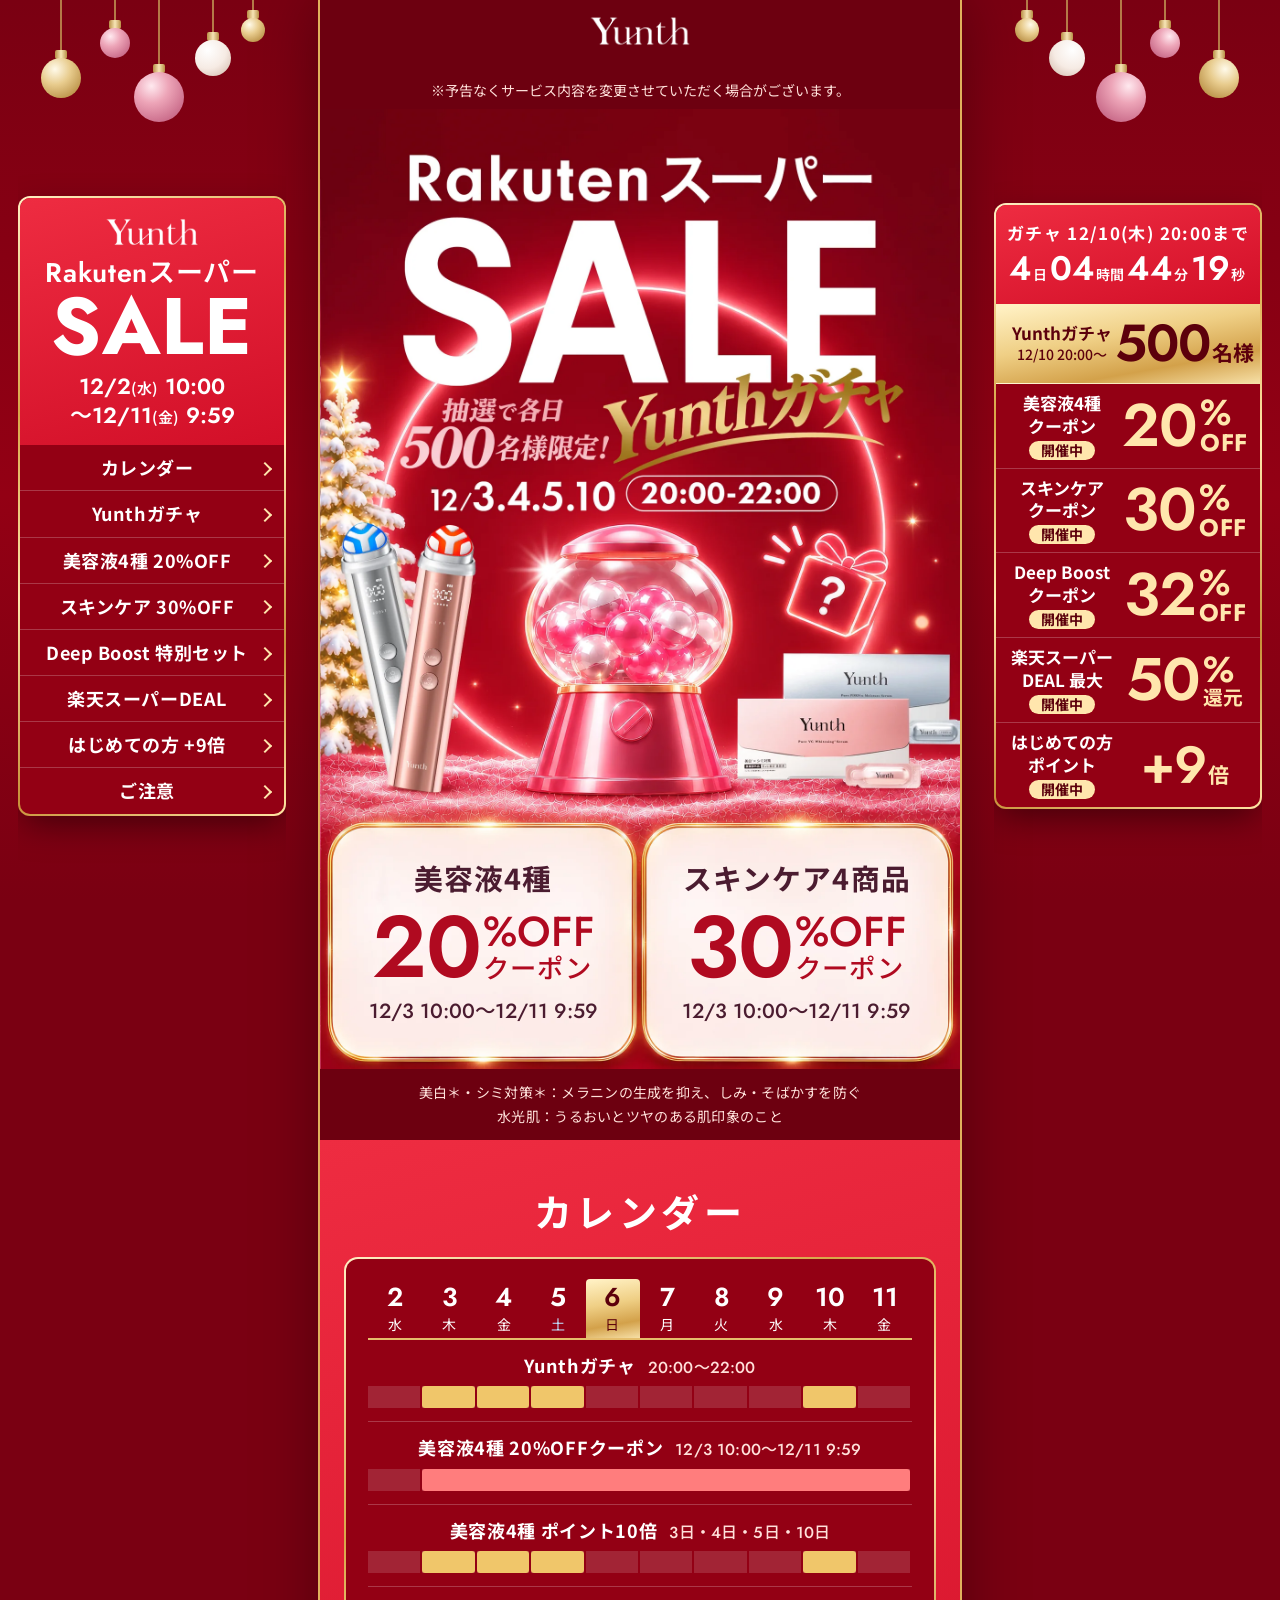
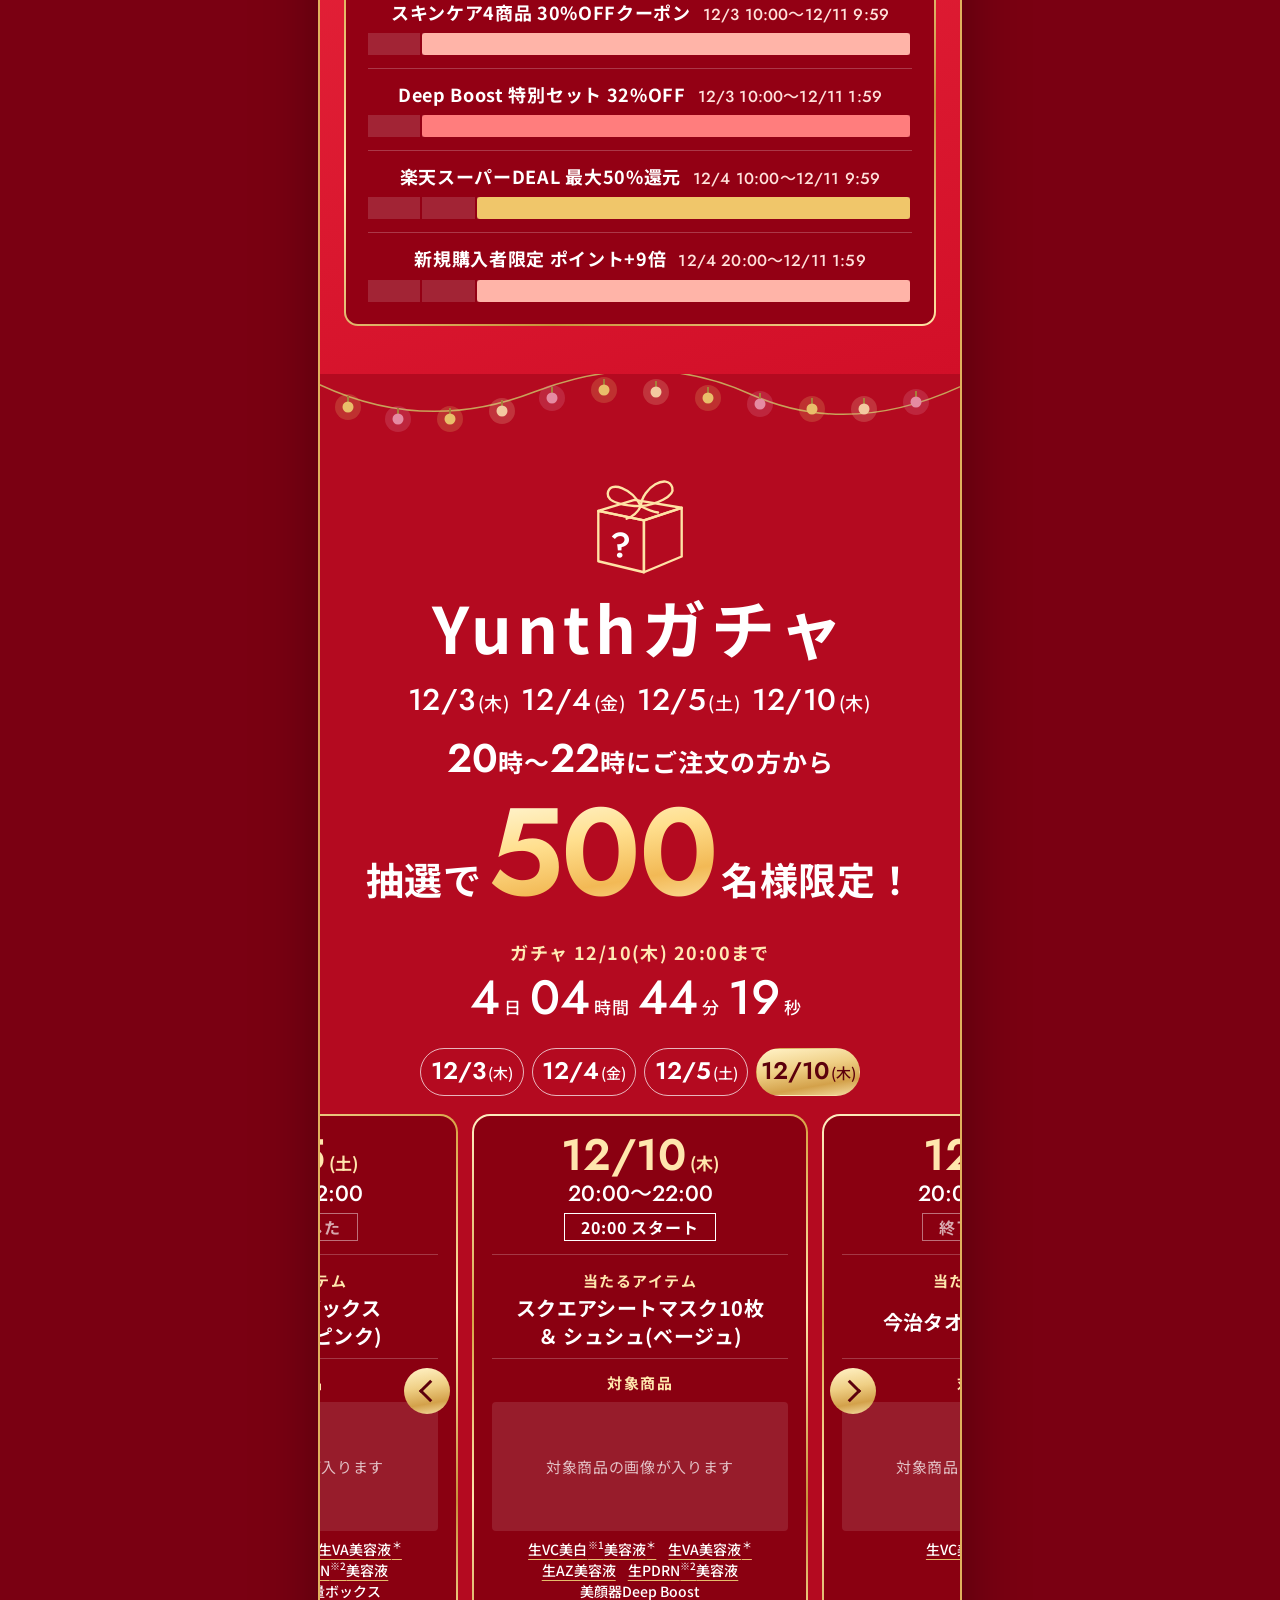
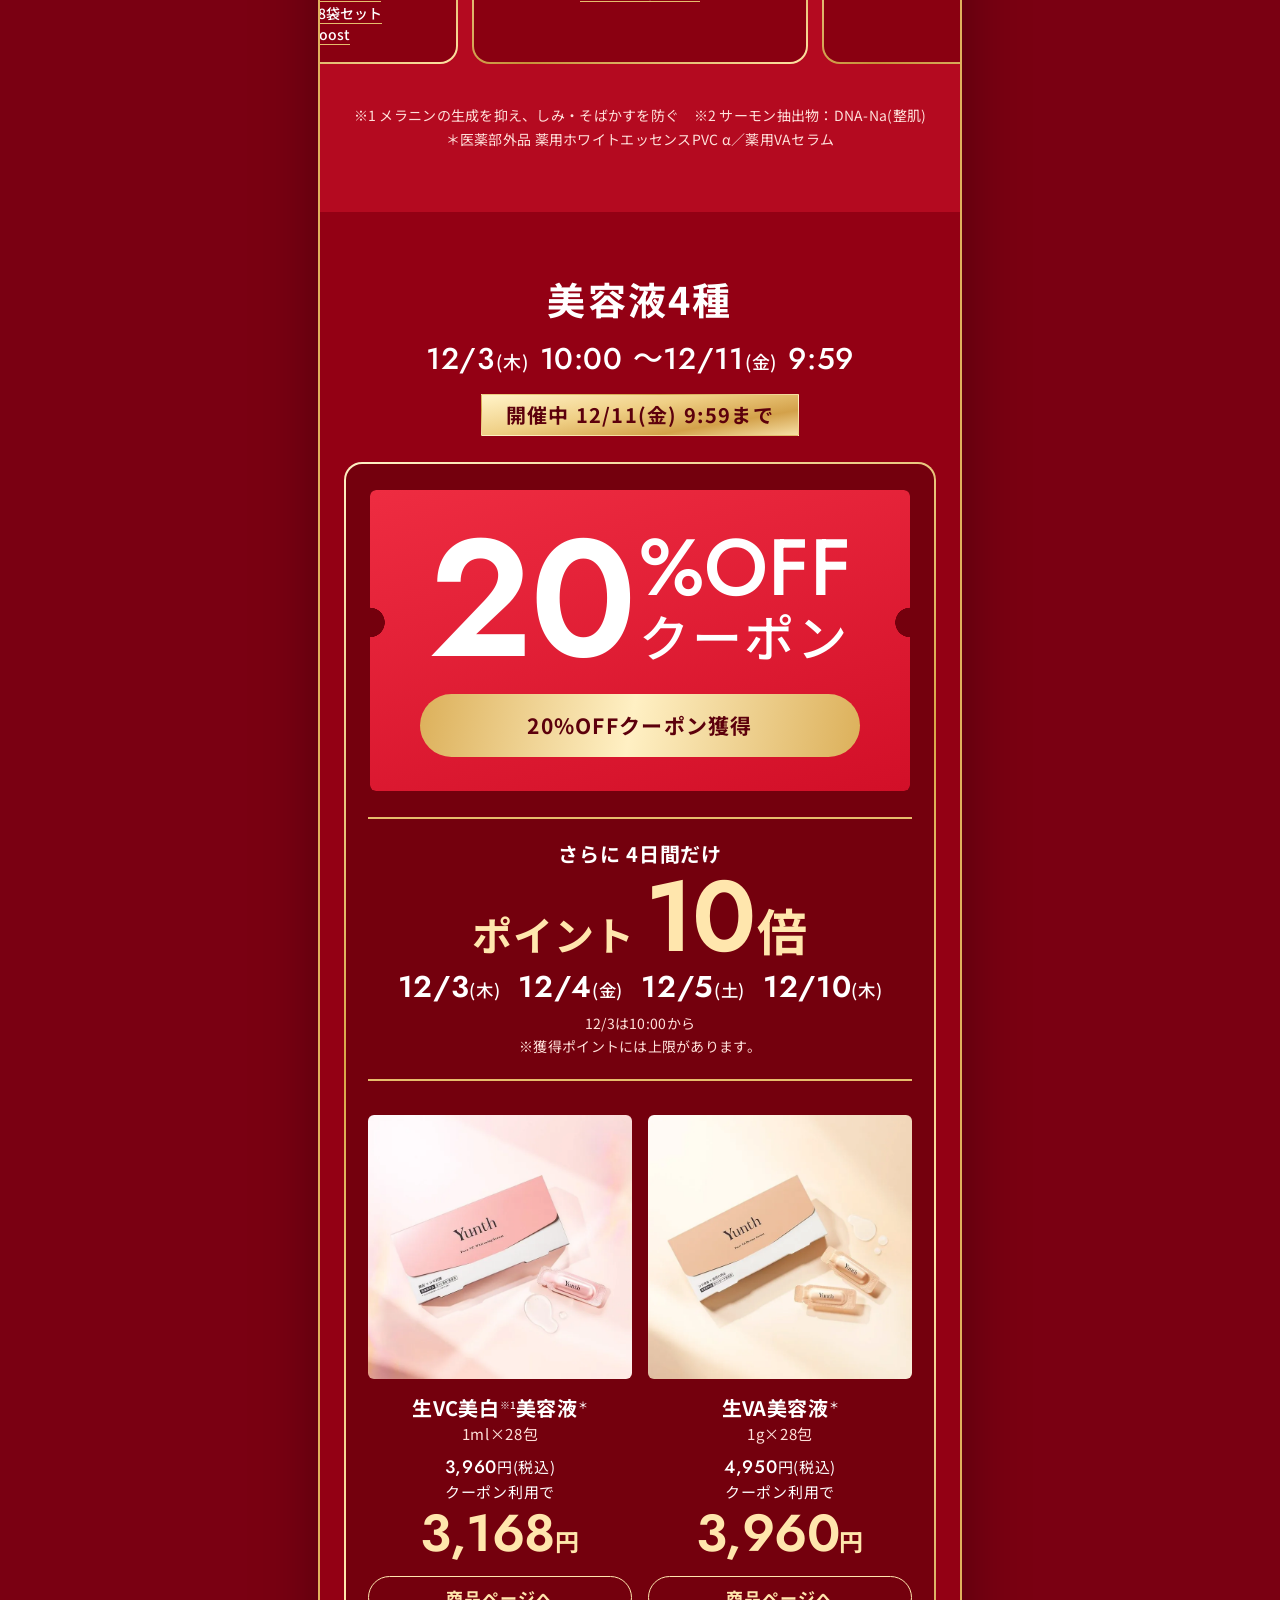
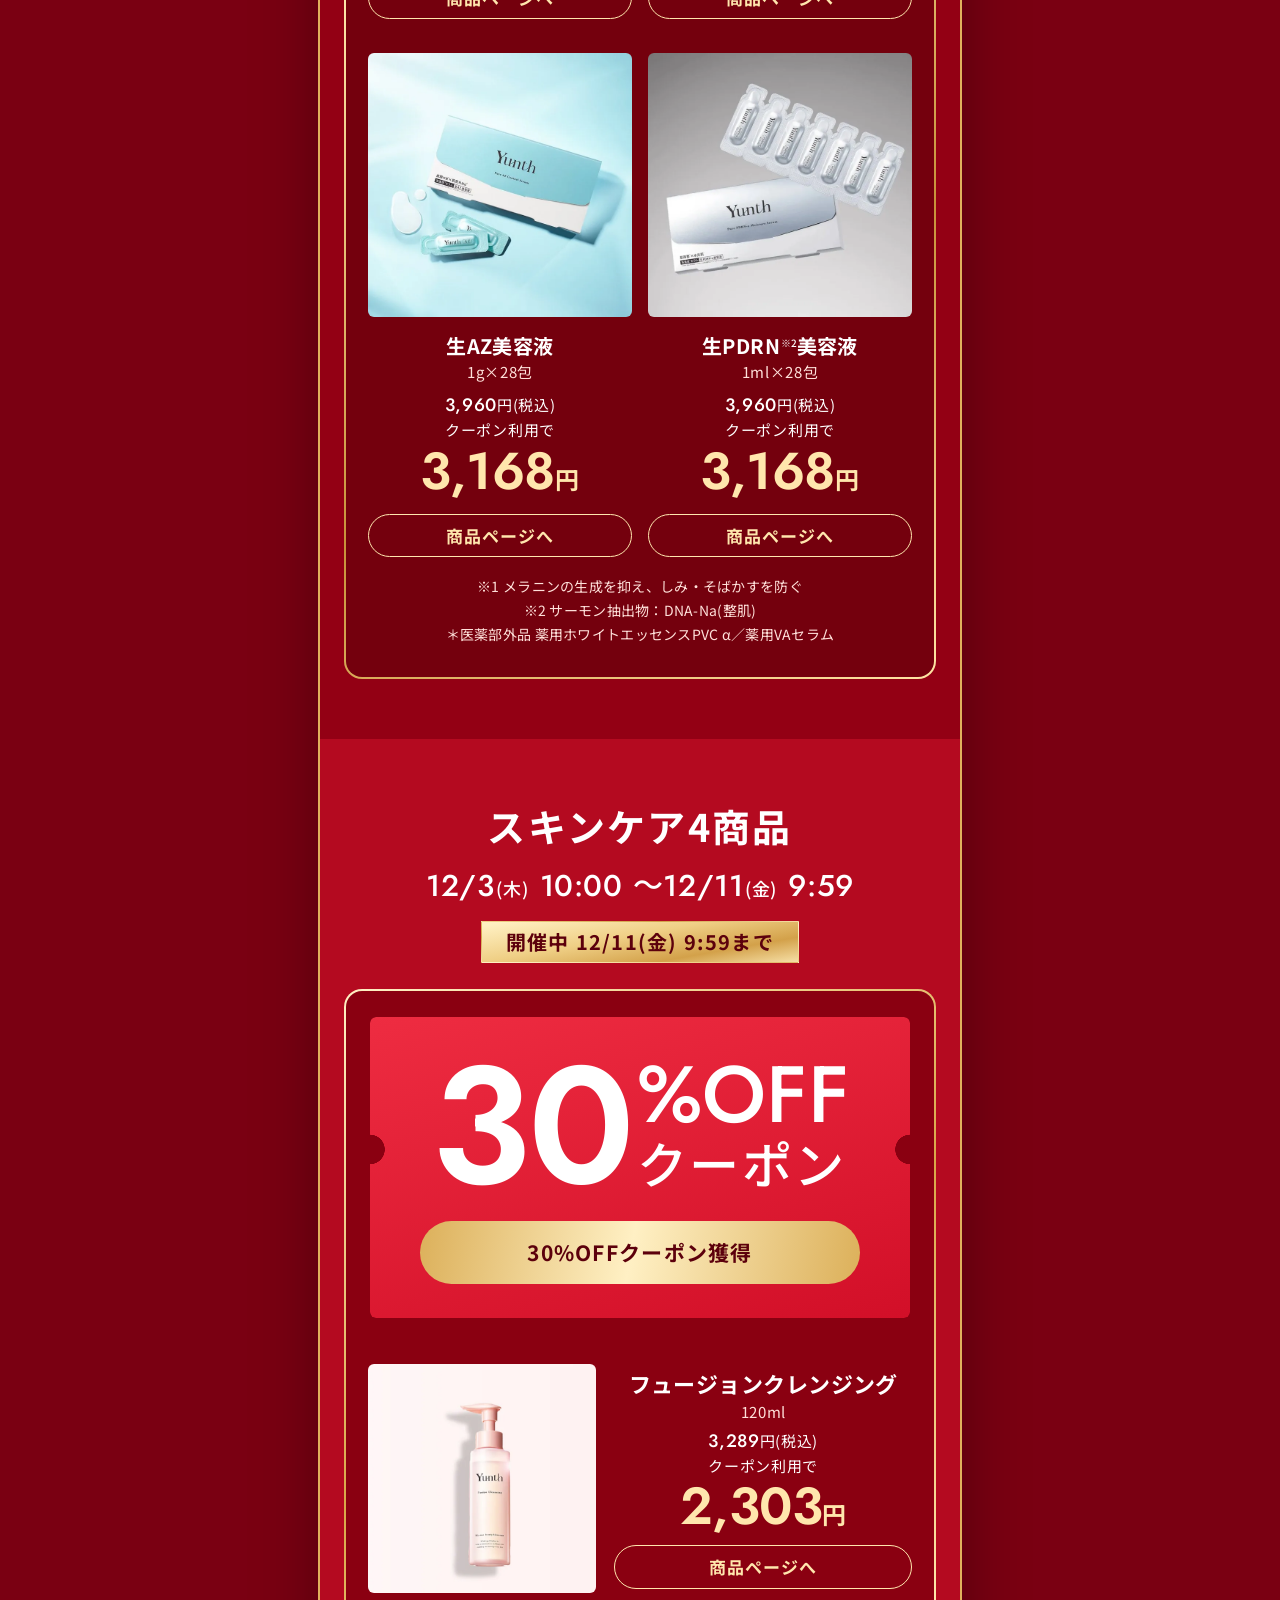
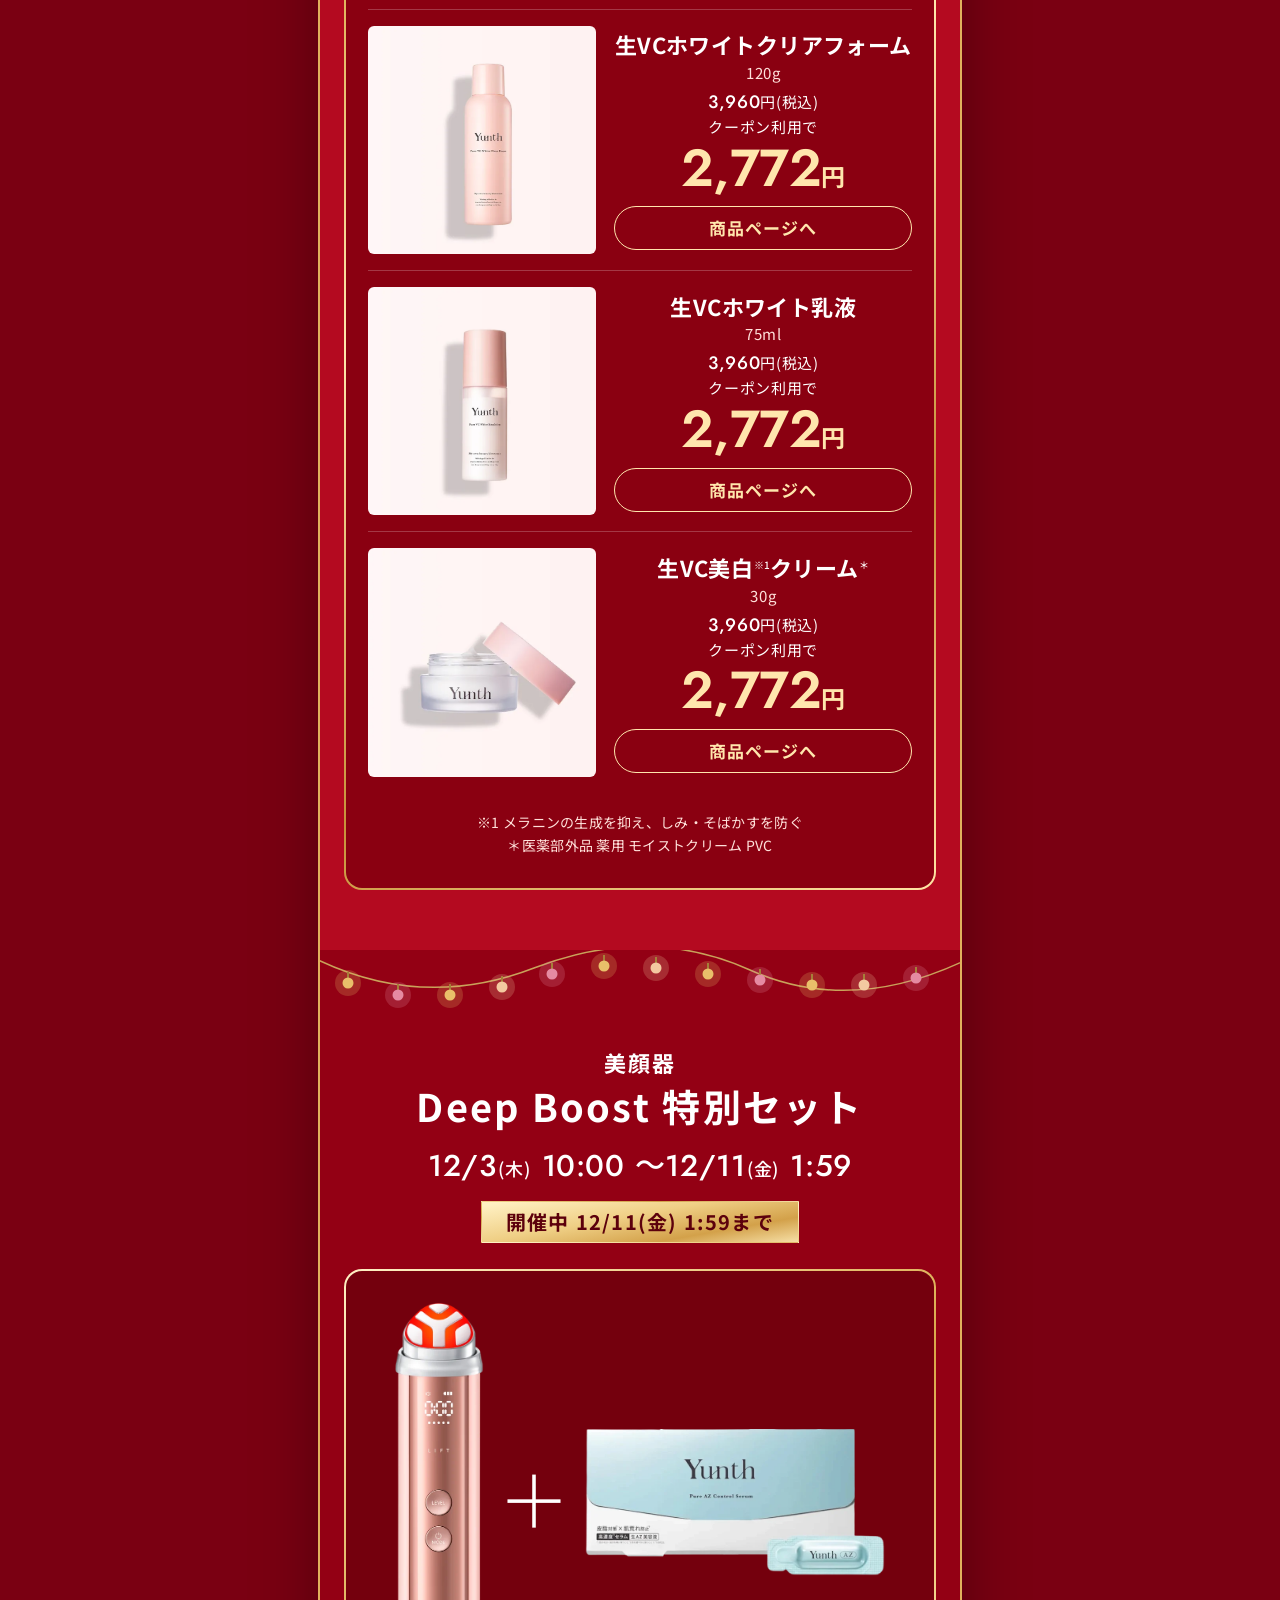
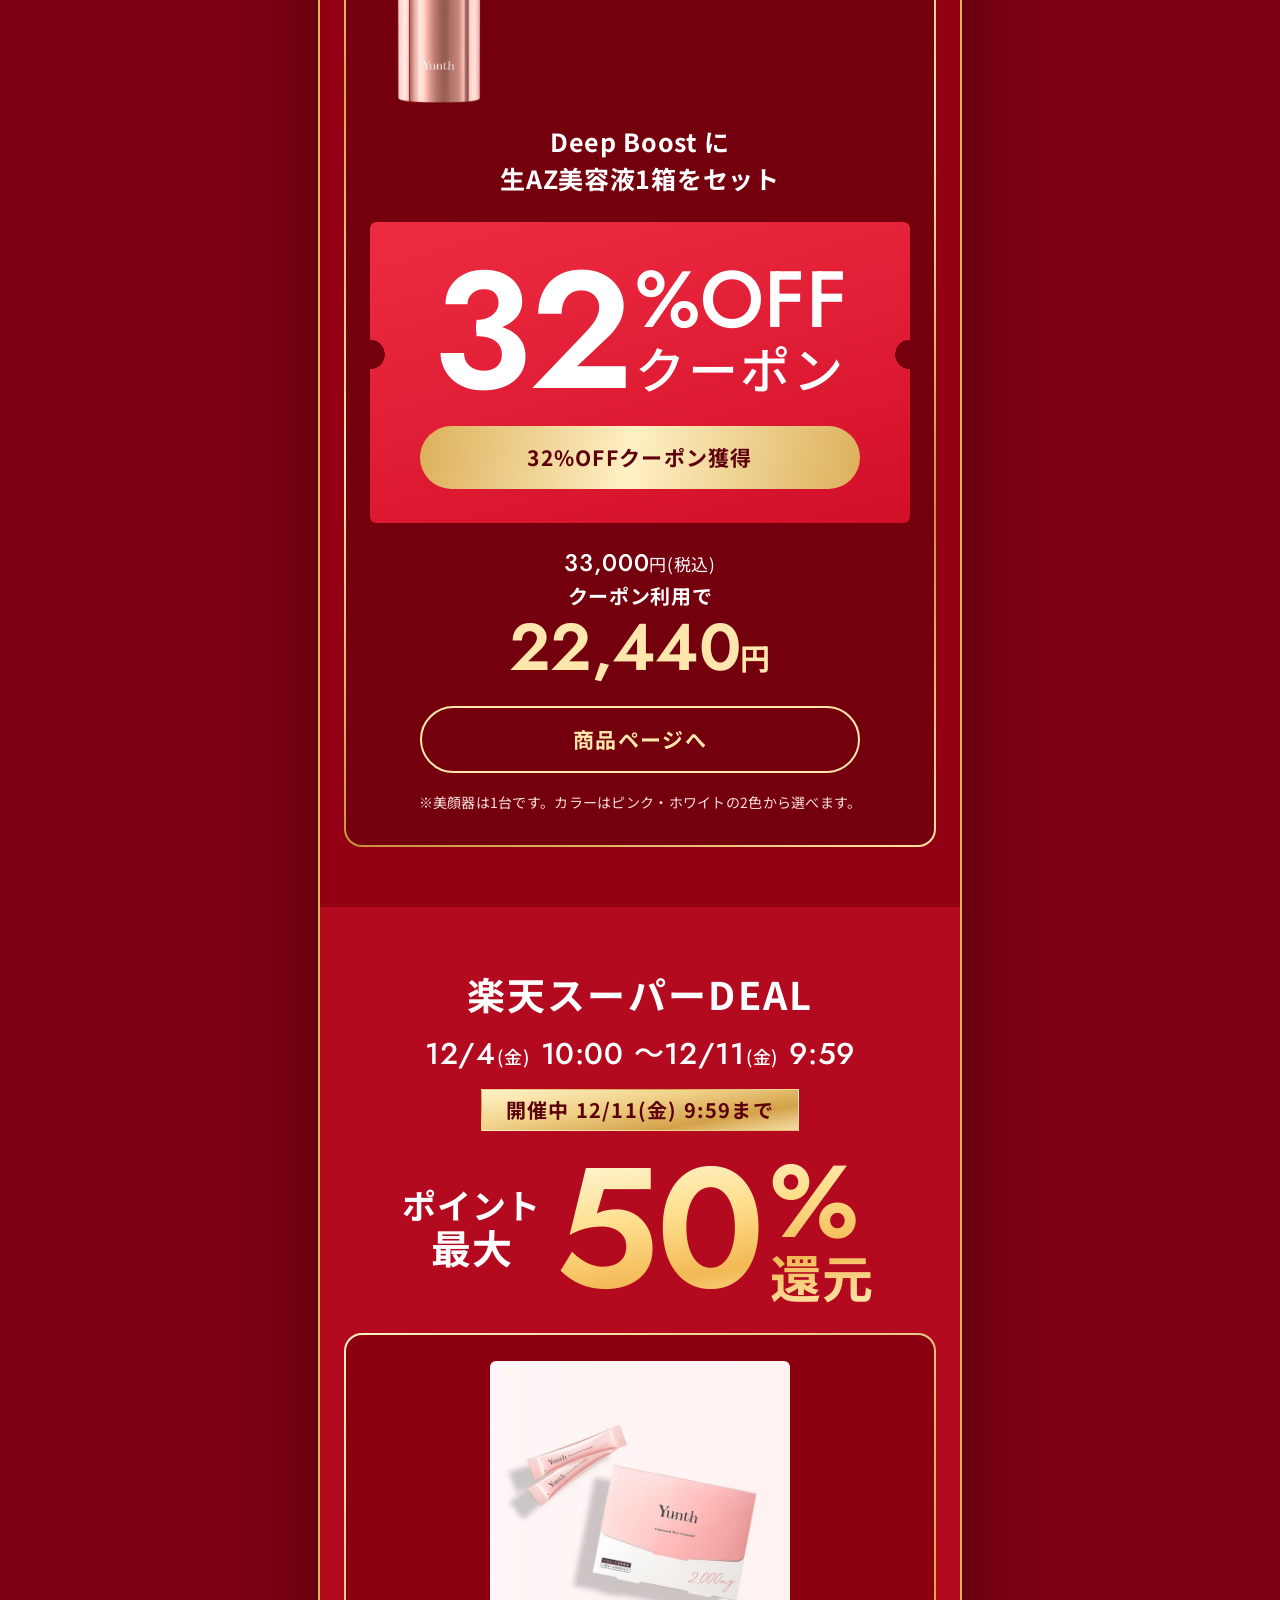
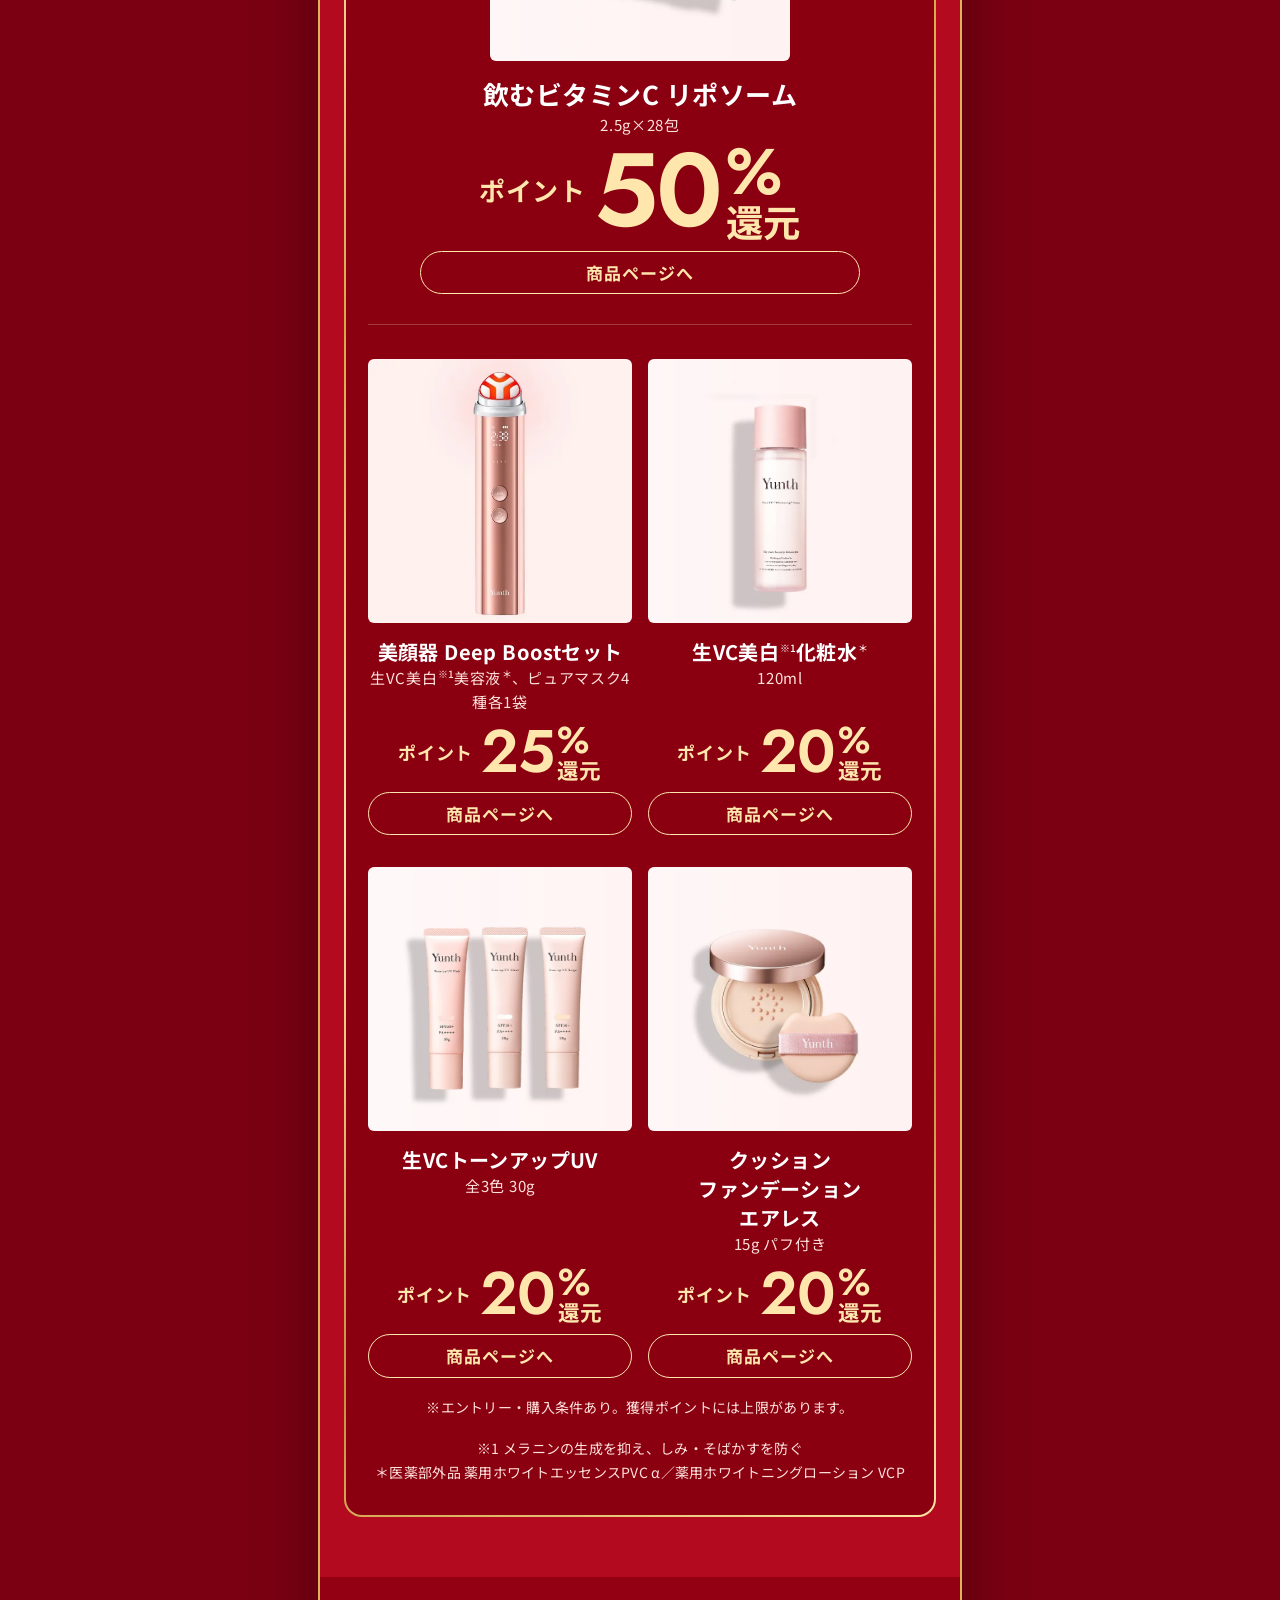
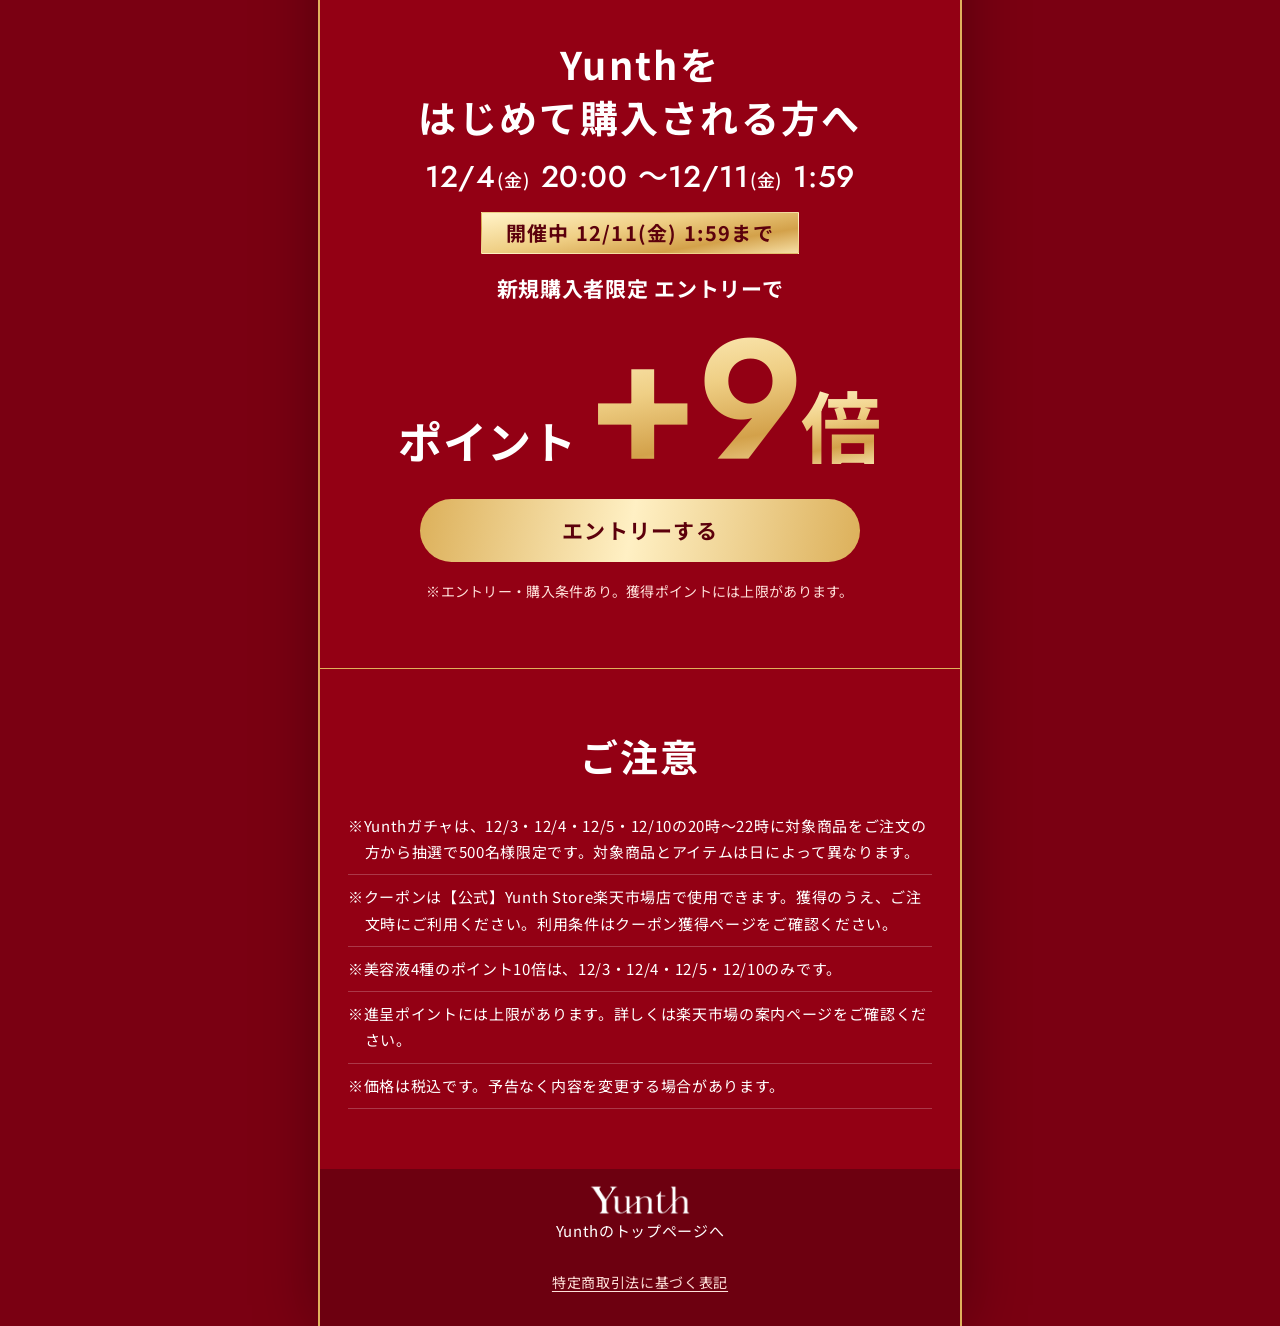
==== red.html @ 42829f2a "fix: ガチャカードを最初から中央に見えるループ式に変更 Co-Authored-By: Claude Opus 5.5 <noreply@anthropic.com>" ====
<!doctype html>
<html lang="ja" data-theme="red">
<head>
<meta charset="utf-8">
<meta name="viewport" content="width=device-width,initial-scale=1,viewport-fit=cover">
<!-- 確認用のため noindex。納品時に削除 -->
<meta name="robots" content="noindex,nofollow">
<title>Yunth Rakutenスーパー SALE｜Yunthガチャ・美容液4種20%OFF</title>
<meta name="description" content="Yunth 楽天市場店のスーパーSALE特集。Yunthガチャ、美容液4種20%OFFクーポン、スキンケア4商品30%OFFクーポン、Deep Boost特別セット、楽天スーパーDEAL。">
<link rel="preconnect" href="https://fonts.googleapis.com">
<link rel="preconnect" href="https://fonts.gstatic.com" crossorigin>
<link rel="stylesheet" href="https://fonts.googleapis.com/css2?family=Jost:wght@300;400;500;600;700&family=Noto+Sans+JP:wght@400;500;700&display=swap">
<link rel="stylesheet" href="style.css?v=11">
<link rel="stylesheet" href="theme.css?v=5">
</head>
<body>
<canvas class="snow snow--bg" data-snow="bg" aria-hidden="true"></canvas>

<svg width="0" height="0" style="position:absolute" aria-hidden="true"><defs><linearGradient id="oG"><stop offset="0" stop-color="#b98f45"/><stop offset=".5" stop-color="#f7e5b6"/><stop offset="1" stop-color="#b98f45"/></linearGradient><radialGradient id="oP" cx=".35" cy=".28" r=".85"><stop offset="0" stop-color="#ffe9ef"/><stop offset=".4" stop-color="#eda5b8"/><stop offset="1" stop-color="#c25f80"/></radialGradient><radialGradient id="oW" cx=".35" cy=".28" r=".85"><stop offset="0" stop-color="#fff"/><stop offset=".6" stop-color="#f6ebe4"/><stop offset="1" stop-color="#d9c3b6"/></radialGradient><radialGradient id="oY" cx=".35" cy=".28" r=".85"><stop offset="0" stop-color="#fffaea"/><stop offset=".45" stop-color="#e8cc8e"/><stop offset="1" stop-color="#b58a3f"/></radialGradient></defs></svg>
<svg class="orn orn--l" viewBox="0 0 250 140" aria-hidden="true"><path d="M34 0v52" stroke="#c9a25a" stroke-width="1.5"/><rect x="28" y="50" width="12" height="9" rx="2" fill="url(#oG)"/><circle cx="34" cy="78" r="20" fill="url(#oY)"/><path d="M88 0v22" stroke="#c9a25a" stroke-width="1.5"/><rect x="82" y="20" width="12" height="9" rx="2" fill="url(#oG)"/><circle cx="88" cy="43" r="15" fill="url(#oP)"/><path d="M132 0v66" stroke="#c9a25a" stroke-width="1.5"/><rect x="126" y="64" width="12" height="9" rx="2" fill="url(#oG)"/><circle cx="132" cy="97" r="25" fill="url(#oP)"/><path d="M186 0v34" stroke="#c9a25a" stroke-width="1.5"/><rect x="180" y="32" width="12" height="9" rx="2" fill="url(#oG)"/><circle cx="186" cy="58" r="18" fill="url(#oW)"/><path d="M226 0v12" stroke="#c9a25a" stroke-width="1.5"/><rect x="220" y="10" width="12" height="9" rx="2" fill="url(#oG)"/><circle cx="226" cy="30" r="12" fill="url(#oY)"/></svg>
<svg class="orn orn--r" viewBox="0 0 250 140" aria-hidden="true"><path d="M34 0v52" stroke="#c9a25a" stroke-width="1.5"/><rect x="28" y="50" width="12" height="9" rx="2" fill="url(#oG)"/><circle cx="34" cy="78" r="20" fill="url(#oY)"/><path d="M88 0v22" stroke="#c9a25a" stroke-width="1.5"/><rect x="82" y="20" width="12" height="9" rx="2" fill="url(#oG)"/><circle cx="88" cy="43" r="15" fill="url(#oP)"/><path d="M132 0v66" stroke="#c9a25a" stroke-width="1.5"/><rect x="126" y="64" width="12" height="9" rx="2" fill="url(#oG)"/><circle cx="132" cy="97" r="25" fill="url(#oP)"/><path d="M186 0v34" stroke="#c9a25a" stroke-width="1.5"/><rect x="180" y="32" width="12" height="9" rx="2" fill="url(#oG)"/><circle cx="186" cy="58" r="18" fill="url(#oW)"/><path d="M226 0v12" stroke="#c9a25a" stroke-width="1.5"/><rect x="220" y="10" width="12" height="9" rx="2" fill="url(#oG)"/><circle cx="226" cy="30" r="12" fill="url(#oY)"/></svg>

<!-- 左: ページメニュー -->
<aside class="rail rail--l" aria-label="ページメニュー">
  <div class="rbox">
    <div class="rbox__head">
      <img class="rail__logo" src="images/logo.png" width="903" height="299" alt="Yunth">
      <p class="rail__ttl">Rakutenスーパー<b>SALE</b></p>
      <p class="rail__term">12/2<small>(水)</small> 10:00<br>〜12/11<small>(金)</small> 9:59</p>
    </div>
    <nav><ul class="menu" data-menu></ul></nav>
  </div>
</aside>

<!-- 右: 施策メニュー -->
<aside class="rail rail--r" aria-label="施策メニュー">
  <div class="rbox">
    <div class="rbox__head rcd" data-gcd><p class="gcd__l"></p><p class="gcd__n"></p></div>
    <nav class="offers" data-offers></nav>
  </div>
</aside>

<main class="main">
  <header class="site"><a href="https://www.rakuten.co.jp/yunth/" target="_top"><img src="images/logo.png" width="903" height="299" alt="Yunth 楽天市場店"></a></header>

  <p class="fv__pre">※予告なくサービス内容を変更させていただく場合がございます。</p>
  <!-- FV: 画像の下2枠だけ文字をのせている。枠まで入った完成画像が届いたら .fv__p を2つとも消す -->
  <section class="fv" id="top">
    <img class="fv__img" src="images/fv-red.webp?v=2" width="1400" height="2100" alt="Rakutenスーパー SALE 抽選で各日500名様限定 12/3・4・5・10 20:00-22:00 Yunthガチャ" fetchpriority="high">
    <canvas class="snow snow--fv" data-snow="fv" aria-hidden="true"></canvas>
    <a class="fv__p fv__p--l" href="#serum">
      <strong>美容液4種</strong>
      <span class="cp"><b>20</b><span class="cp__r"><i class="u">%OFF</i><i class="k">クーポン</i></span></span>
      <span class="d"><i>12/3 10:00</i><i>〜12/11 9:59</i></span>
    </a>
    <a class="fv__p fv__p--r" href="#skin">
      <strong>スキンケア4商品</strong>
      <span class="cp"><b>30</b><span class="cp__r"><i class="u">%OFF</i><i class="k">クーポン</i></span></span>
      <span class="d"><i>12/3 10:00</i><i>〜12/11 9:59</i></span>
    </a>
  </section>
  <p class="fv__note">美白＊・シミ対策＊：メラニンの生成を抑え、しみ・そばかすを防ぐ<br>水光肌：うるおいとツヤのある肌印象のこと</p>

  <!-- カレンダー(スマホは閉じた状態。押すと開く) -->
  <section class="sec calsec" id="calendar" data-title="カレンダー">
    <h2 class="calsec__h"><button type="button" data-cal-btn aria-expanded="false" aria-controls="cal"><span>カレンダー</span><i aria-hidden="true"></i></button></h2>
    <div class="cal" id="cal">
      <div class="cal__days" data-cal-days></div>
      <div data-cal-rows></div>
    </div>
  </section>

  <!-- 先行 PDRN(12/2終了後は自動で非表示) -->
  <section class="sec sec--b pdrn" id="pdrn" data-title="12/2 先行企画">
    <h2 class="h2"><small>スーパーSALE先行企画</small>生PDRN&#8288;<sup>※2</sup>美容液</h2>
    <p class="term"><span>12/2<small>(水)</small> 10:00〜23:59</span></p>
    <p class="state" data-state="pdrn"></p>
    <div class="panel">
    <div class="pdrn__img"><img src="images/serum-pdrn.webp" width="720" height="720" alt="生PDRN美容液" loading="lazy"></div>
    <div class="ticket">
      <p class="ticket__m"><span class="cp"><b>20</b><span class="cp__r"><i class="u">%OFF</i><i class="k">クーポン</i></span></span></p>
      <a class="btn btn--gold" data-link="pdrnCoupon" href="#pdrn">20%OFFクーポン獲得</a>
    </div>
    <div class="p10">
      <p class="p10__l">さらに</p>
      <p class="p10__m">ポイント<span class="pt"><b>10</b><i>倍</i></span></p>
      <p class="note">※獲得ポイントには上限があります。</p>
    </div>
    <p class="calc"><span class="num">3,960</span>円(税込)<strong>クーポン利用で<br><b>3,168</b><em>円</em></strong></p>
    <a class="btn btn--hot" data-item="yb-126-001" href="#">商品ページへ</a>
    <p class="note"><span class="nw">※2 サーモン抽出物：DNA-Na(整肌)</span></p>
    </div>
  </section>

  <!-- ガチャ -->
  <section class="sec sec--a sec--lit gacha" id="gacha" data-title="Yunthガチャ">
    <svg class="lights" viewBox="0 0 640 84" aria-hidden="true"><path d="M-10 6Q100 62 214 18T430 20T650 8" fill="none" stroke="#c9a25a" stroke-width="1.5"/><g class="b"><circle cx="28" cy="33" r="13" fill="#e9bf6a" opacity=".22"/><path d="M28 22v6" stroke="#a67f39" stroke-width="2"/><circle cx="28" cy="33" r="5.5" fill="#e9bf6a"/></g><g class="b"><circle cx="78" cy="45" r="13" fill="#e58ba2" opacity=".22"/><path d="M78 34v6" stroke="#a67f39" stroke-width="2"/><circle cx="78" cy="45" r="5.5" fill="#e58ba2"/></g><g class="b"><circle cx="130" cy="45" r="13" fill="#e9bf6a" opacity=".22"/><path d="M130 34v6" stroke="#a67f39" stroke-width="2"/><circle cx="130" cy="45" r="5.5" fill="#e9bf6a"/></g><g class="b"><circle cx="182" cy="37" r="13" fill="#f3c9a0" opacity=".22"/><path d="M182 26v6" stroke="#a67f39" stroke-width="2"/><circle cx="182" cy="37" r="5.5" fill="#f3c9a0"/></g><g class="b"><circle cx="232" cy="24" r="13" fill="#e58ba2" opacity=".22"/><path d="M232 13v6" stroke="#a67f39" stroke-width="2"/><circle cx="232" cy="24" r="5.5" fill="#e58ba2"/></g><g class="b"><circle cx="284" cy="16" r="13" fill="#e9bf6a" opacity=".22"/><path d="M284 5v6" stroke="#a67f39" stroke-width="2"/><circle cx="284" cy="16" r="5.5" fill="#e9bf6a"/></g><g class="b"><circle cx="336" cy="18" r="13" fill="#f3c9a0" opacity=".22"/><path d="M336 7v6" stroke="#a67f39" stroke-width="2"/><circle cx="336" cy="18" r="5.5" fill="#f3c9a0"/></g><g class="b"><circle cx="388" cy="24" r="13" fill="#e9bf6a" opacity=".22"/><path d="M388 13v6" stroke="#a67f39" stroke-width="2"/><circle cx="388" cy="24" r="5.5" fill="#e9bf6a"/></g><g class="b"><circle cx="440" cy="30" r="13" fill="#e58ba2" opacity=".22"/><path d="M440 19v6" stroke="#a67f39" stroke-width="2"/><circle cx="440" cy="30" r="5.5" fill="#e58ba2"/></g><g class="b"><circle cx="492" cy="35" r="13" fill="#e9bf6a" opacity=".22"/><path d="M492 24v6" stroke="#a67f39" stroke-width="2"/><circle cx="492" cy="35" r="5.5" fill="#e9bf6a"/></g><g class="b"><circle cx="544" cy="35" r="13" fill="#f3c9a0" opacity=".22"/><path d="M544 24v6" stroke="#a67f39" stroke-width="2"/><circle cx="544" cy="35" r="5.5" fill="#f3c9a0"/></g><g class="b"><circle cx="596" cy="28" r="13" fill="#e58ba2" opacity=".22"/><path d="M596 17v6" stroke="#a67f39" stroke-width="2"/><circle cx="596" cy="28" r="5.5" fill="#e58ba2"/></g></svg>
    <svg class="gacha__box" viewBox="0 0 150 140" aria-hidden="true" fill="none" stroke="#ffe3a6" stroke-width="3" stroke-linejoin="round" stroke-linecap="round"><path d="M22 52l58 12v66l-58-14z"/><path d="M80 64l48-16v62l-48 20z"/><path d="M22 52l46-14 60 10-48 16z"/><path d="M76 46c-10-22-40-34-42-16-1 12 24 16 42 16zM76 46c2-24 34-42 40-24 4 12-22 22-40 24zM76 46c-4 8-10 13-18 16M76 46c8 4 14 7 22 8"/><text x="51" y="111" text-anchor="middle" font-family="Jost,sans-serif" font-weight="600" font-size="44" fill="#fff" stroke="none">?</text></svg>
    <h2 class="gacha__ttl">Yunthガチャ</h2>
    <p class="term"><span>12/3<small>(木)</small></span><span>12/4<small>(金)</small></span><span>12/5<small>(土)</small></span><span>12/10<small>(木)</small></span></p>
    <p class="gacha__rule"><b>20</b>時～<b>22</b>時にご注文の方から</p>
    <p class="gacha__500">抽選で<b>500</b>名様限定！</p>


    <div class="gcd" data-gcd><p class="gcd__l"></p><p class="gcd__n"></p></div>

    <div class="daytabs" data-daytabs></div>
    <div class="dayslide">
      <button class="dayarrow dayarrow--p" type="button" data-dayprev aria-label="前の日"></button>
      <div class="days" data-days></div>
      <button class="dayarrow dayarrow--n" type="button" data-daynext aria-label="次の日"></button>
    </div>
    <p class="note">※1 メラニンの生成を抑え、しみ・そばかすを防ぐ　<span class="nw">※2 サーモン抽出物：DNA-Na(整肌)</span><br>＊医薬部外品 薬用ホワイトエッセンスPVC α／薬用VAセラム</p>
  </section>

  <!-- 美容液4種 -->
  <section class="sec sec--b" id="serum" data-title="美容液4種 20%OFF">
    <h2 class="h2">美容液4種</h2>
    <p class="term"><span>12/3<small>(木)</small> 10:00</span><span>〜12/11<small>(金)</small> 9:59</span></p>
    <p class="state" data-state="serum"></p>
    <div class="panel">
    <div class="ticket">
      <p class="ticket__m"><span class="cp"><b>20</b><span class="cp__r"><i class="u">%OFF</i><i class="k">クーポン</i></span></span></p>
      <a class="btn btn--gold" data-link="serumCoupon" href="#serum">20%OFFクーポン獲得</a>
    </div>
    <div class="p10">
      <p class="p10__l">さらに 4日間だけ</p>
      <p class="p10__m">ポイント<span class="pt"><b>10</b><i>倍</i></span></p>
      <p class="p10__d"><span>12/3<small>(木)</small></span><span>12/4<small>(金)</small></span><span>12/5<small>(土)</small></span><span>12/10<small>(木)</small></span></p>
      <p class="note">12/3は10:00から<br>※獲得ポイントには上限があります。</p>
    </div>
    <div class="serums" data-serums></div>
    <p class="note">※1 メラニンの生成を抑え、しみ・そばかすを防ぐ　<span class="nw">※2 サーモン抽出物：DNA-Na(整肌)</span><br>＊医薬部外品 薬用ホワイトエッセンスPVC α／薬用VAセラム</p>
    </div>
  </section>

  <!-- 30%OFF -->
  <section class="sec sec--a" id="skin" data-title="スキンケア 30%OFF">
    <h2 class="h2">スキンケア4商品</h2>
    <p class="term"><span>12/3<small>(木)</small> 10:00</span><span>〜12/11<small>(金)</small> 9:59</span></p>
    <p class="state" data-state="skin"></p>
    <div class="panel">
    <div class="ticket">
      <p class="ticket__m"><span class="cp"><b>30</b><span class="cp__r"><i class="u">%OFF</i><i class="k">クーポン</i></span></span></p>
      <a class="btn btn--gold" data-link="skinCoupon" href="#skin">30%OFFクーポン獲得</a>
    </div>
    <div class="rows" data-skins></div>
    <p class="note">※1 メラニンの生成を抑え、しみ・そばかすを防ぐ<br>＊医薬部外品 薬用 モイストクリーム PVC</p>
    </div>
  </section>

  <!-- Deep Boost -->
  <section class="sec sec--b sec--lit boost" id="boost" data-title="Deep Boost 特別セット">
    <svg class="lights" viewBox="0 0 640 84" aria-hidden="true"><path d="M-10 6Q100 62 214 18T430 20T650 8" fill="none" stroke="#c9a25a" stroke-width="1.5"/><g class="b"><circle cx="28" cy="33" r="13" fill="#e9bf6a" opacity=".22"/><path d="M28 22v6" stroke="#a67f39" stroke-width="2"/><circle cx="28" cy="33" r="5.5" fill="#e9bf6a"/></g><g class="b"><circle cx="78" cy="45" r="13" fill="#e58ba2" opacity=".22"/><path d="M78 34v6" stroke="#a67f39" stroke-width="2"/><circle cx="78" cy="45" r="5.5" fill="#e58ba2"/></g><g class="b"><circle cx="130" cy="45" r="13" fill="#e9bf6a" opacity=".22"/><path d="M130 34v6" stroke="#a67f39" stroke-width="2"/><circle cx="130" cy="45" r="5.5" fill="#e9bf6a"/></g><g class="b"><circle cx="182" cy="37" r="13" fill="#f3c9a0" opacity=".22"/><path d="M182 26v6" stroke="#a67f39" stroke-width="2"/><circle cx="182" cy="37" r="5.5" fill="#f3c9a0"/></g><g class="b"><circle cx="232" cy="24" r="13" fill="#e58ba2" opacity=".22"/><path d="M232 13v6" stroke="#a67f39" stroke-width="2"/><circle cx="232" cy="24" r="5.5" fill="#e58ba2"/></g><g class="b"><circle cx="284" cy="16" r="13" fill="#e9bf6a" opacity=".22"/><path d="M284 5v6" stroke="#a67f39" stroke-width="2"/><circle cx="284" cy="16" r="5.5" fill="#e9bf6a"/></g><g class="b"><circle cx="336" cy="18" r="13" fill="#f3c9a0" opacity=".22"/><path d="M336 7v6" stroke="#a67f39" stroke-width="2"/><circle cx="336" cy="18" r="5.5" fill="#f3c9a0"/></g><g class="b"><circle cx="388" cy="24" r="13" fill="#e9bf6a" opacity=".22"/><path d="M388 13v6" stroke="#a67f39" stroke-width="2"/><circle cx="388" cy="24" r="5.5" fill="#e9bf6a"/></g><g class="b"><circle cx="440" cy="30" r="13" fill="#e58ba2" opacity=".22"/><path d="M440 19v6" stroke="#a67f39" stroke-width="2"/><circle cx="440" cy="30" r="5.5" fill="#e58ba2"/></g><g class="b"><circle cx="492" cy="35" r="13" fill="#e9bf6a" opacity=".22"/><path d="M492 24v6" stroke="#a67f39" stroke-width="2"/><circle cx="492" cy="35" r="5.5" fill="#e9bf6a"/></g><g class="b"><circle cx="544" cy="35" r="13" fill="#f3c9a0" opacity=".22"/><path d="M544 24v6" stroke="#a67f39" stroke-width="2"/><circle cx="544" cy="35" r="5.5" fill="#f3c9a0"/></g><g class="b"><circle cx="596" cy="28" r="13" fill="#e58ba2" opacity=".22"/><path d="M596 17v6" stroke="#a67f39" stroke-width="2"/><circle cx="596" cy="28" r="5.5" fill="#e58ba2"/></g></svg>
    <h2 class="h2"><small>美顔器</small>Deep Boost 特別セット</h2>
    <p class="term"><span>12/3<small>(木)</small> 10:00</span><span>〜12/11<small>(金)</small> 1:59</span></p>
    <p class="state" data-state="boost"></p>
    <div class="panel">
    <div class="boost__v">
      <div class="boost__d"><img src="images/device-pink.webp" width="184" height="1000" alt="Deep Boost ピンク" loading="lazy"></div>
      <span class="pl">＋</span>
      <img src="images/az-set.webp" width="760" height="373" alt="生AZ美容液 1箱" loading="lazy">
    </div>
    <p class="boost__cap">Deep Boost に<br>生AZ美容液1箱をセット</p>
    <div class="ticket">
      <p class="ticket__m"><span class="cp"><b>32</b><span class="cp__r"><i class="u">%OFF</i><i class="k">クーポン</i></span></span></p>
      <a class="btn btn--gold" data-link="boostCoupon" href="#boost">32%OFFクーポン獲得</a>
    </div>
    <p class="calc"><span class="num">33,000</span>円(税込)<strong>クーポン利用で<br><b>22,440</b><em>円</em></strong></p>
    <a class="btn btn--hot" data-item="yth-260" href="#">商品ページへ</a>
    <p class="note">※美顔器は1台です。カラーはピンク・ホワイトの2色から選べます。</p>
    </div>
  </section>

  <!-- DEAL -->
  <section class="sec sec--a" id="deal" data-title="楽天スーパーDEAL">
    <h2 class="h2">楽天スーパーDEAL</h2>
    <p class="term"><span>12/4<small>(金)</small> 10:00</span><span>〜12/11<small>(金)</small> 9:59</span></p>
    <p class="state" data-state="deal"></p>
    <p class="deal__m"><span class="l"><small>ポイント</small>最大</span><span class="off"><b>50</b><span class="off__u"><i class="p">%</i><i class="k">還元</i></span></span></p>
    <div class="panel">
    <div data-deal-hero></div>
    <div class="deals" data-deals></div>
    <p class="note">※エントリー・購入条件あり。獲得ポイントには上限があります。</p>
    <p class="note">※1 メラニンの生成を抑え、しみ・そばかすを防ぐ<br>＊医薬部外品 薬用ホワイトエッセンスPVC α／薬用ホワイトニングローション VCP</p>
    </div>
  </section>

  <!-- 新規 -->
  <section class="sec sec--b new" id="new" data-title="はじめての方 +9倍">
    <h2 class="h2">Yunthを<br>はじめて購入される方へ</h2>
    <p class="term"><span>12/4<small>(金)</small> 20:00</span><span>〜12/11<small>(金)</small> 1:59</span></p>
    <p class="state" data-state="new"></p>
    <p class="lead">新規購入者限定 エントリーで</p>
    <p class="new__m">ポイント<b>+9</b><i>倍</i></p>
    <a class="btn btn--gold" data-link="entry" href="#new">エントリーする</a>
    <p class="note">※エントリー・購入条件あり。獲得ポイントには上限があります。</p>
  </section>

  <!-- 注意 -->
  <section class="sec sec--white" id="notes" data-title="ご注意">
    <h2 class="h2">ご注意</h2>
    <ul class="notes">
      <li>Yunthガチャは、12/3・12/4・12/5・12/10の20時～22時に対象商品をご注文の方から抽選で500名様限定です。対象商品とアイテムは日によって異なります。</li>
      <li>クーポンは【公式】Yunth Store楽天市場店で使用できます。獲得のうえ、ご注文時にご利用ください。利用条件はクーポン獲得ページをご確認ください。</li>
      <li>美容液4種のポイント10倍は、12/3・12/4・12/5・12/10のみです。</li>
      <li>進呈ポイントには上限があります。詳しくは楽天市場の案内ページをご確認ください。</li>
      <li>価格は税込です。予告なく内容を変更する場合があります。</li>
    </ul>
  </section>

  <div class="site"><a href="https://www.rakuten.co.jp/yunth/" target="_top"><img src="images/logo.png" width="903" height="299" alt="Yunth 楽天市場店"><span>Yunthのトップページへ</span></a></div>
  <div class="legal"><a href="https://www.rakuten.co.jp/yunth/info.html" target="_blank" rel="noopener">特定商取引法に基づく表記</a></div>
</main>

<nav class="dock" data-dock aria-label="メニュー">
  <a href="#calendar">カレンダー</a>
  <a href="#gacha">Yunth<br>ガチャ</a>
  <a href="#serum">美容液<b>20%OFF</b></a>
  <a href="#skin">スキンケア<b>30%OFF</b></a>
  <a href="#boost">Deep<br>Boost</a>
</nav>

<script src="app.js?v=11"></script>
<script src="snow.js?v=1"></script>
</body>
</html>
---- style.css ----
/* Yunth 楽天スーパーSALE 2026.12
   構成: 中央640pxカラム＋PC両脇メニュー(1180px以上) / SPは下部メニュー
   配色: 中央=FVの赤ピンク×ネオンピンク×金 / 両脇の地=パール×金 */
:root{
  --hot:#d4245a;--hot-d:#a1264a;--rose:#d9809a;
  --blush:#faeaea;--pale:#fffaf6;--paper:#fff;--pearl:#fbf3ec;
  --ink:#51303b;--ink2:#80636c;--line:#ecd8d0;
  --gold:#c9a25a;--gold-l:#ecd8a6;--gold-d:#a07632;--wine:#6d2b41;
  --gold-grad:linear-gradient(170deg,#fdf3d8 4%,#ead09a 42%,#cda762 74%,#f3e2b8 100%);
  --rose-grad:linear-gradient(165deg,#f35c86 0,#da2a5e 52%,#b91c4b 100%);
  --col:640px;--rail:268px;
  --sans:"Noto Sans JP",system-ui,sans-serif;--num:"Jost","Noto Sans JP",sans-serif;
}
*{box-sizing:border-box;margin:0;padding:0}
html{scroll-behavior:smooth;scroll-padding-top:12px;-webkit-text-size-adjust:100%}
body{font-family:var(--sans);font-size:17px;line-height:1.8;color:var(--ink);letter-spacing:.04em;background:var(--pearl);-webkit-font-smoothing:antialiased}
body::before{content:"";position:fixed;inset:0;z-index:-1;background:var(--pearl) }
img{display:block;max-width:100%;height:auto}
a{color:inherit}
i,em{font-style:normal}
ul,ol{list-style:none}
.nw{white-space:nowrap}
.num{font-family:var(--num)}
sup{font-size:max(10px,.42em);font-weight:500;vertical-align:super;line-height:0;letter-spacing:0;margin-left:.06em}
.note{margin-top:18px;font-size:14px;line-height:1.7;letter-spacing:.02em;color:var(--ink2)}
[hidden]{display:none!important}

/* ---- 割引表記の共通部品 ---- */
.off{display:inline-flex;align-items:center;line-height:1;white-space:nowrap}
.deal__m .off{background:linear-gradient(170deg,#fff6d6 6%,#ffdf8e 40%,#f2b955 70%,#ffeab4);-webkit-background-clip:text;background-clip:text;color:transparent;padding:.04em .02em}
.off>b{font-family:var(--num);font-weight:600;font-size:1em;line-height:.8;letter-spacing:-.02em}
.off__u{display:flex;flex-direction:column;align-items:flex-start;justify-content:center;gap:.04em;margin-left:.05em}
.off__u i{display:block;line-height:.9}
.off__u .p{font-family:var(--num);font-weight:600;font-size:.6em}
.off__u .o{font-family:var(--num);font-weight:700;font-size:.4em;letter-spacing:.02em}
.off__u .k{font-family:var(--sans);font-weight:700;font-size:.34em;letter-spacing:.02em}
.pt{display:inline-flex;align-items:baseline;line-height:1;white-space:nowrap}
.pt b{font-family:var(--num);font-weight:600;font-size:1em;line-height:.8;letter-spacing:-.02em}
.pt i{font-weight:700;font-size:.5em;margin-left:.06em}
.gold-t{background:var(--gold-grad);-webkit-background-clip:text;background-clip:text;color:transparent}

/* ---- レイアウト ---- */
.main{position:relative;max-width:var(--col);margin:0 auto;background:var(--pale);box-shadow:0 0 0 1px #e9d3b0,0 0 70px #b8788a3d;overflow:hidden}
.sec{position:relative;padding:60px 28px;text-align:center}
.sec--white{background:var(--paper)}
.h2{font-weight:700;font-size:38px;line-height:1.4;letter-spacing:.06em;word-break:auto-phrase}
.h2 small{display:block;font-size:22px;font-weight:700;letter-spacing:.08em;line-height:1.5}
.lead{margin-top:10px;font-size:17px}
.term{display:flex;flex-wrap:wrap;justify-content:center;align-items:baseline;gap:0 10px;margin-top:14px;font-family:var(--num);font-weight:500;font-size:30px;line-height:1.35;letter-spacing:.02em}
.term span{white-space:nowrap}
.term small{font-family:var(--sans);font-size:.6em;font-weight:500;margin:0 .1em}
.state{display:inline-block;margin-top:14px;padding:5px 24px;border:1px solid var(--hot);font-weight:700;font-size:20px;line-height:1.5;letter-spacing:.06em;color:var(--hot);white-space:nowrap}
.state.is-live{background:var(--hot);color:#fff}
.state.is-end{border-color:#b9a0aa;color:#8a6d79;background:transparent}
.btn{display:block;max-width:440px;margin:22px auto 0;padding:17px 14px;border-radius:999px;text-decoration:none;font-weight:700;font-size:21px;line-height:1.4;letter-spacing:.06em;text-align:center;transition:transform .2s}
.btn:hover{transform:translateY(-2px)}
.btn--gold{background:linear-gradient(100deg,#d3ae6a,#f8eac4 48%,#d3ae6a);color:var(--wine)}
.btn--hot{background:var(--hot);color:#fff}
.btn--s{width:100%;margin-top:12px;padding:9px 8px;font-size:17px;box-shadow:none;background:#fff;border:1px solid var(--hot);color:var(--hot)}

/* ---- ロゴ ---- */
.site{background:#fffdfa;text-align:center;border-bottom:1px solid #ecd9b8}
.site a{display:inline-block;padding:14px 20px;text-decoration:none;color:var(--ink);font-size:15px}
.site img{width:104px;margin:0 auto}

/* ---- FV ---- */
.fv{position:relative;container-type:inline-size;background:#c9436f}
.fv__img{width:100%}
.fv__p{position:absolute;top:71.6%;height:23%;width:46.6%;display:flex;flex-direction:column;align-items:center;justify-content:center;text-decoration:none;text-align:center;color:var(--hot);line-height:1.2}
.fv__p--l{left:2.3%}.fv__p--r{left:51.6%}
.fv__p strong{font-weight:700;font-size:5.2cqw;letter-spacing:.04em;color:var(--ink);white-space:nowrap}
.fv__p .cp{font-size:16.8cqw;margin:4cqw 0 3.6cqw}
.fv__p .d{font-family:var(--num);font-weight:500;font-size:max(14px,3.75cqw);letter-spacing:0;color:var(--ink);white-space:nowrap}
.fv__note{padding:12px 20px;background:#fffdfa;color:var(--ink2);font-size:14px;line-height:1.65;letter-spacing:.02em;text-align:center;word-break:auto-phrase}

/* ---- 早見表 ---- */
.calsec{background:linear-gradient(165deg,#f35c86,#da2a5e 55%,#c21f50);padding:44px 24px 48px}
.calsec__h{font-size:1em;line-height:1}
.calsec__h button{display:flex;align-items:center;justify-content:center;gap:16px;width:100%;padding:0;border:0;background:none;color:#fff;font:700 38px/1.4 var(--sans);letter-spacing:.12em;cursor:pointer}
.calsec__h i{display:none}
.cal{margin-top:20px;padding:20px 22px 22px;background:linear-gradient(180deg,#fff,#fff4f6) padding-box,linear-gradient(150deg,#fff3cf,#e0ad54 28%,#fff0c6 52%,#cf9a40 78%,#ffe9b4) border-box;border:4px solid transparent;border-radius:24px;text-align:left}
.cal__row:last-of-type{border-bottom:0;padding-bottom:0}
.cal__days,.cal__track{display:grid;grid-template-columns:repeat(10,1fr)}
.cal__days{position:relative;border-bottom:2px solid var(--hot)}
.cal__days div{padding:4px 0 6px;text-align:center;line-height:1.15}
.cal__days b{display:block;font-family:var(--num);font-weight:600;font-size:26px;letter-spacing:0}
.cal__days span{font-size:14px}
.cal__days .sat span{color:#2c6bb3}.cal__days .sun span{color:var(--hot)}
.cal__days .is-today{background:var(--hot);color:#fff;border-radius:4px 4px 0 0}
.cal__days .is-today span{color:#fff}
.cal__row{display:block;padding:12px 0 13px;border-bottom:1px solid var(--line);text-decoration:none}
.cal__row p span{word-break:auto-phrase}
.cal__row p{display:flex;flex-wrap:wrap;justify-content:center;align-items:baseline;gap:0 12px;font-weight:700;font-size:18px;line-height:1.45;text-align:center}
.cal__row p small{font-family:var(--num);font-weight:500;font-size:16px;letter-spacing:.01em;color:var(--ink2);white-space:nowrap}
.cal__track{margin-top:7px;height:22px;background:repeating-linear-gradient(90deg,#f9e3e8 0 calc(10% - 2px),transparent calc(10% - 2px) 10%)}
.cal__track i{border-radius:3px;background:var(--c,var(--hot));grid-row:1;margin-right:2px}

/* ---- 先行 PDRN ---- */
.pdrn__img{overflow:hidden;border-radius:18px}
.pdrn__img img{width:100%}
.calc{margin-top:22px;font-size:17px;line-height:1.5}
.calc .num{font-weight:500;font-size:24px}
.calc strong{display:block;font-weight:700;font-size:20px}
.calc strong b{font-family:var(--num);font-weight:600;font-size:66px;line-height:1.1;color:var(--hot);letter-spacing:-.01em}
.calc strong em{font-weight:700;font-size:30px;color:var(--hot)}

/* ---- ガチャ ---- */
.gacha__box{display:block;width:150px;margin:0 auto 6px}
.gacha__ttl{font-weight:700;font-size:56px;line-height:1.25;letter-spacing:.08em;color:var(--hot)}
.gacha__rule{margin-top:8px;font-weight:700;font-size:25px;line-height:1.5;letter-spacing:.04em}
.gacha__rule b{font-family:var(--num);font-weight:600;font-size:40px;letter-spacing:0;color:var(--hot)}
.gacha__500{display:flex;align-items:baseline;justify-content:center;margin-top:2px;font-weight:700;font-size:38px;line-height:1.1;white-space:nowrap}
.gacha__500 b{font-family:var(--num);font-weight:600;font-size:124px;line-height:1;letter-spacing:-.02em;margin:0 .04em;background:linear-gradient(170deg,#fff6d6 6%,#ffdf8e 40%,#f2b955 70%,#ffeab4);-webkit-background-clip:text;background-clip:text;color:transparent}
.gcd{margin-top:22px}
.gcd__l{font-weight:700;font-size:18px;color:var(--gold-d);letter-spacing:.08em}
.gcd__n{font-family:var(--num);font-weight:500;font-size:48px;line-height:1.2;white-space:nowrap}
.gcd__n i{font-family:var(--sans);font-size:17px;margin:0 8px 0 3px}

/* 日別カード: オーナメントを吊るした招待状の形 */
.daytabs{display:grid;grid-template-columns:repeat(4,1fr);gap:8px;max-width:480px;margin:30px auto 0}
.daytabs button{padding:8px 0 9px;border:2px solid #ffdfe8;border-radius:999px;background:none;color:#fff;font:500 15px/1.2 var(--sans);cursor:pointer;transition:background .2s,color .2s}
.daytabs b{font-family:var(--num);font-weight:600;font-size:24px;margin-right:2px}
.daytabs .is-on{border-color:transparent;background:var(--gold-grad);color:var(--wine)}
.dayslide{position:relative;margin:0 -24px}
.days{--w:440px;position:relative;display:flex;gap:16px;padding:24px calc(50% - var(--w)/2) 30px;overflow-x:auto;scroll-snap-type:x mandatory;scrollbar-width:none}
.days::-webkit-scrollbar{display:none}
.day{position:relative;flex:0 0 var(--w);scroll-snap-align:center;color:var(--ink)}
.dayarrow{position:absolute;top:50%;z-index:2;width:52px;height:52px;margin-top:-26px;border:0;border-radius:50%;background:var(--gold-grad);cursor:pointer}
.dayarrow::after{content:"";position:absolute;left:50%;top:50%;width:13px;height:13px;border-top:3px solid var(--wine);border-right:3px solid var(--wine)}
.dayarrow--p{left:34px}.dayarrow--p::after{transform:translate(-30%,-50%) rotate(-135deg)}
.dayarrow--n{right:34px}.dayarrow--n::after{transform:translate(-70%,-50%) rotate(45deg)}
.dayarrow:disabled{visibility:hidden}
.day__top{padding:22px 14px 16px}
.day__d{font-family:var(--num);font-weight:600;font-size:56px;line-height:1.05;letter-spacing:0;color:var(--hot)}
.day__d small{font-family:var(--sans);font-weight:700;font-size:20px;margin-left:4px}
.day__d em{margin-left:12px;font-weight:500;font-size:27px;color:var(--ink);white-space:nowrap}
.day .state{margin-top:8px;padding:2px 20px;font-size:17px}
.day__body{margin:0 22px;padding:16px 0 24px;border-top:1px solid var(--line)}
.day__lbl{font-weight:700;font-size:17px;letter-spacing:.1em;color:var(--gold-d)}
.day__prize{display:grid;place-items:center;min-height:2.8em;font-weight:700;font-size:25px;line-height:1.4;letter-spacing:.02em;word-break:auto-phrase}
.day__prize+.day__lbl{margin-top:12px;padding-top:12px;border-top:1px solid var(--line)}
.slot{display:grid;place-items:center;aspect-ratio:2/1;margin-top:10px;border-radius:4px;background:#fdf1ef;color:#c9a0a8;font-size:15px}
.slot__img{width:100%;margin-top:10px}
.tgt{display:flex;flex-wrap:wrap;justify-content:center;gap:3px 14px;margin-top:12px}
.tgt a{font-size:16px;line-height:1.5;letter-spacing:.01em;font-weight:500;white-space:nowrap;text-underline-offset:4px;text-decoration-color:var(--gold)}

/* ---- クーポン券 ---- */
.ticket{position:relative;max-width:540px;margin:24px auto 0;padding:50px 24px 34px;background:var(--rose-grad);color:#fff;border-radius:6px;
  --m:radial-gradient(circle var(--n,15px) at 0 44%,#0000 97%,#000),radial-gradient(circle var(--n,15px) at 100% 44%,#0000 97%,#000);
  -webkit-mask:var(--m);mask:var(--m);-webkit-mask-composite:source-in;mask-composite:intersect}
.ticket__m{display:flex;justify-content:center}
.ticket__m .cp{font-size:166px}
/* クーポンの文字組み: 数字の高さ(.7em)に「%OFF」「クーポン」を上下でそろえる */
.cp{display:inline-flex;align-items:stretch;gap:.02em;height:.7em;line-height:1;white-space:nowrap}
.cp>b{font-family:var(--num);font-weight:600;font-size:1em;line-height:.7;letter-spacing:-.01em}
.cp__r{display:flex;flex-direction:column;justify-content:space-between;align-items:flex-start}
.cp__r i{display:block}
.cp__r .u{font-family:var(--num);font-weight:500;font-size:.48em;line-height:.7;letter-spacing:0}
.cp__r .k{font-family:var(--sans);font-weight:500;font-size:.302em;line-height:.8;letter-spacing:.05em;margin:0 -.05em .02em 0}
.ticket .btn{max-width:440px;margin-top:38px;border-radius:999px;box-shadow:none}
.p10{margin-top:26px;padding:20px 14px;border-top:2px solid var(--gold);border-bottom:2px solid var(--gold);color:var(--hot)}
.p10__l{font-weight:700;font-size:20px;color:var(--ink);line-height:1.5}
.p10__m{display:flex;align-items:baseline;justify-content:center;gap:10px;margin-top:8px;font-weight:700;font-size:40px;line-height:1}
.p10__m .pt{font-size:100px}
.p10__d{display:flex;flex-wrap:wrap;justify-content:center;gap:0 18px;margin-top:10px;font-family:var(--num);font-weight:600;font-size:30px;line-height:1.35;color:var(--ink)}
.p10__d small{font-family:var(--sans);font-size:.58em;font-weight:500}
.p10 .note{margin-top:4px}

/* ---- 美容液4種 ---- */
.serums{display:grid;grid-template-columns:repeat(2,minmax(0,1fr));gap:34px 16px;margin-top:34px}
.item{display:flex;flex-direction:column;text-decoration:none;text-align:center}
.item>img,.item__im img{width:100%;border-radius:6px}
.item__n{margin-top:14px;font-weight:700;font-size:20px;line-height:1.45;letter-spacing:.02em;word-break:keep-all;overflow-wrap:anywhere}
.item__v{font-size:15px;line-height:1.6;color:var(--ink2)}
.item__p{margin-top:auto;padding-top:8px;font-size:15px;line-height:1.5}
.item__p .num{font-weight:500;font-size:18px}
.item__p strong{display:block;font-weight:700;color:var(--hot);white-space:nowrap;line-height:1.15}
.item__p strong b{font-family:var(--num);font-weight:600;font-size:52px;letter-spacing:-.01em}
.item__p strong em{font-size:24px}

/* ---- 30%OFF ---- */
.rows{margin-top:30px;border-top:1px solid var(--line)}
.row{display:grid;grid-template-columns:42% minmax(0,1fr);align-items:center;gap:18px;padding:16px 0;border-bottom:1px solid var(--line);text-decoration:none;text-align:center}
.row>img{width:100%;border-radius:6px}
.row .item__n{margin-top:0;font-size:22px}
.row .item__p{margin:0;padding-top:4px}
.row .btn--s{margin-top:8px}

/* ---- Deep Boost ---- */
.boost{overflow:hidden}
.boost__v{display:grid;grid-template-columns:auto auto minmax(0,300px);align-items:center;justify-content:center;gap:14px;max-width:560px;margin:30px auto 0}
.boost__d{display:flex;gap:6px}
.boost__d img{height:400px;width:auto}
.boost__v .pl{font-family:var(--num);font-weight:300;font-size:72px;line-height:1}
.boost__cap{margin-top:20px;font-weight:700;font-size:25px;line-height:1.5}

/* ---- DEAL ---- */
.deal__m{display:flex;align-items:center;justify-content:center;gap:10px;margin-top:18px;color:var(--hot)}
.deal__m .l{font-weight:700;font-size:40px;line-height:1.15;text-align:center}
.deal__m .l small{display:block;font-size:34px}
.deal__m .off{font-size:170px}
.deal__m .off .k{font-size:.3em}
.deal__hero{display:block;padding-bottom:30px;border-bottom:1px solid #f0c3cf;text-decoration:none}
.deal__hero img{width:300px;margin:0 auto;border-radius:6px}
.deal__hero .item__n{font-size:26px}
.back{display:flex;align-items:center;justify-content:center;gap:8px;margin-top:6px;color:var(--hot);font-weight:700;font-size:18px;line-height:1.25}
.back .off{font-size:60px}
.back .off .p{font-size:.62em}.back .off .k{font-size:.36em}
.deal__hero .back{font-size:26px}.deal__hero .back .off{font-size:104px}
.deals{display:grid;grid-template-columns:repeat(2,minmax(0,1fr));gap:32px 16px;margin-top:34px}
.deals .item .btn--s{margin-top:12px}
.deals .back{margin-top:auto;padding-top:10px}

/* ---- 新規 ---- */
.new__m{display:flex;align-items:baseline;justify-content:center;margin-top:16px;font-weight:700;font-size:44px;line-height:1;white-space:nowrap}
.new__m b{font-family:var(--num);font-weight:600;font-size:170px;line-height:.9;letter-spacing:-.02em;margin-left:.06em}
.new__m i{font-size:80px}
.new .lead{margin-top:16px;font-weight:700;font-size:21px}

/* ---- 注意・締め ---- */
.notes{margin-top:22px;text-align:left;font-size:15px;line-height:1.75;color:var(--ink2)}
.notes li{padding:9px 0 9px 1.1em;text-indent:-1.1em;border-bottom:1px solid var(--line)}
.notes li::before{content:"※"}
.notes+.note{text-align:left}
.legal{padding:12px 20px 30px;background:#fffdfa;color:var(--ink2);text-align:center;font-size:14px}
.legal a{text-underline-offset:3px}

/* ---- 両脇メニュー(PC) ---- */
.rail{position:fixed;top:0;bottom:0;z-index:3;width:var(--rail);display:none;flex-direction:column;justify-content:safe center;padding:20px 0;color:var(--ink);overflow-y:auto;scrollbar-width:none}
.rail--l{left:max(12px,calc(50% - var(--col)/2 - var(--rail) - 34px))}
.rail--r{right:max(12px,calc(50% - var(--col)/2 - var(--rail) - 34px));text-align:center}
.rbox{border-radius:14px;border:3px solid transparent;background:linear-gradient(#fff,#fff) padding-box,linear-gradient(160deg,#fff0c4,#d9a94f 30%,#ffe9b4 55%,#c9953c) border-box;box-shadow:0 10px 34px -8px #b5264f66;overflow:hidden}
.rbox__head{padding:18px 12px 14px;background:#c8345f;color:#fff;text-align:center}
.rail__logo{width:96px;margin:0 auto}
.rail__ttl{margin-top:10px;font-family:var(--num);font-weight:600;font-size:27px;line-height:1.1}
.rail__ttl b{display:block;font-weight:700;font-size:80px;line-height:.95;letter-spacing:.01em}
.rail__term{margin-top:8px;font-family:var(--num);font-weight:600;font-size:22px;line-height:1.35;letter-spacing:0;color:#ffe9b4}
.rail__term small{font-family:var(--sans);font-size:15px}
.menu a{position:relative;display:block;padding:10px 26px 10px 16px;border-bottom:1px solid #f4cdd8;text-decoration:none;font-weight:700;font-size:18px;line-height:1.4;letter-spacing:.03em;text-align:center;transition:background .2s,color .2s}
.menu a::after{content:"";position:absolute;right:14px;top:50%;width:8px;height:8px;margin-top:-4px;border-top:2px solid var(--hot);border-right:2px solid var(--hot);transform:rotate(45deg)}
.menu li:last-child a{border-bottom:0}
.menu a:hover{background:#fff0f4}
.menu a.is-cur{background:var(--rose-grad);color:#fff}
.menu a.is-cur::after{border-color:#fff}
.rcd.rbox__head{padding:13px 8px 14px}
.rcd .gcd__l{font-size:17px;color:#ffe9b4}.rcd .gcd__n{font-size:34px;font-weight:600;letter-spacing:0}.rcd .gcd__n i{font-size:14px;margin:0 3px 0 1px}
.offers{display:grid}
.offers a{display:grid;grid-template-columns:1fr 134px;align-items:center;min-height:80px;padding:8px 8px 8px 10px;border-bottom:1px solid #f4cdd8;color:var(--ink);text-decoration:none;transition:background .2s}
.offers a:last-child{border-bottom:0}
.offers a:hover{background:#fff0f4}
.offers p{font-weight:700;font-size:17px;line-height:1.35;letter-spacing:0}
.offers small{display:block;font-weight:500;font-size:14px;color:var(--ink2)}
.offers .is-live small{width:fit-content;margin:3px auto 0;padding:0 12px;background:var(--hot);color:#fff;font-weight:700;border-radius:999px}
.offers .is-end{opacity:.5}
.offers .v{color:var(--hot);justify-self:center;white-space:nowrap;line-height:1}
.offers .off{font-size:60px}
.offers .off .k{font-size:.33em}
.offers .v>b{font-family:var(--num);font-weight:600;font-size:52px;letter-spacing:-.02em}
.offers .v>i{font-weight:700;font-size:21px;margin-left:2px}
.offers .g{background:var(--gold-grad);color:var(--wine)}
.offers .g:hover{background:var(--gold-grad)}
.offers .g .v,.offers .g small{color:var(--wine)}

/* ---- 下部メニュー(SP) ---- */
.dock{position:fixed;left:0;right:0;bottom:0;z-index:8;display:grid;grid-template-columns:repeat(5,1fr);padding-bottom:env(safe-area-inset-bottom);background:#fffdfa;color:var(--ink);box-shadow:0 -1px 0 var(--gold),0 -6px 20px #a8506b22;transform:translateY(110%);transition:transform .3s}
.dock.is-show{transform:none}
.dock a{display:flex;flex-direction:column;align-items:center;justify-content:center;min-height:62px;padding:6px 2px;border-right:1px solid var(--line);text-decoration:none;font-weight:700;font-size:14px;line-height:1.35;letter-spacing:0;text-align:center}
.dock a b{color:var(--hot);font-family:var(--num);font-weight:600;font-size:18px}
.dock a.is-cur{background:var(--hot)}
.dock a.is-cur,.dock a.is-cur b{color:#fff}

@media (min-width:1220px){.rail{display:flex}.dock{display:none}}
@media (min-width:1220px) and (max-height:859px){
  .rbox__head{padding:10px 12px 10px}.rail__logo{width:78px}.rail__ttl{margin-top:4px;font-size:23px}.rail__ttl b{font-size:62px}.rail__term{font-size:19px;margin-top:4px}
  .menu a{padding:6px 26px 6px 16px;font-size:17px}
  .offers a{min-height:66px;padding:5px 8px}.offers .off{font-size:50px}.offers .v>b{font-size:44px}
}
@media (max-width:1219px){.legal{padding-bottom:96px}}
@media (max-width:600px){
  .sec{padding:52px 18px}
  .h2{font-size:30px}.h2 small{font-size:19px}
  .term{font-size:25px}
  .state{font-size:18px;padding:4px 16px}
  .btn{font-size:19px}
  .cal__days b{font-size:21px}
  .cal__row p span{word-break:auto-phrase}
.cal__row p{font-size:17px}.cal__row p small{font-size:15px}
  .calc strong b{font-size:56px}
  .gacha__ttl{font-size:44px}.gacha__box{width:120px}
  .gacha__rule{font-size:20px}.gacha__rule b{font-size:32px}
  .gacha__500{font-size:23px;letter-spacing:0}.gacha__500 b{font-size:82px}
  #gacha .term{display:grid;grid-template-columns:auto auto;gap:0 24px;font-size:28px}
  .gcd__n{font-size:42px}
  .daytabs{gap:5px}.daytabs button{font-size:14px;border-width:1px}.daytabs b{font-size:20px;margin-right:0}
  .dayslide{margin:0 -12px}
  .days{--w:300px;gap:10px;padding-top:20px;padding-bottom:26px}
  .day__top{padding:18px 8px 14px}
  .day__d{font-size:44px}.day__d small{font-size:17px}.day__d em{margin-left:6px;font-size:21px}
  .day__body{margin:0 12px;padding:14px 0 20px}
  .day__prize{font-size:20px;letter-spacing:0}
  .dayarrow{width:42px;height:42px;margin-top:-21px}.dayarrow::after{width:10px;height:10px}.dayarrow--p{left:6px}.dayarrow--n{right:6px}
  .tgt{gap:2px 12px}.tgt a{font-size:15px;letter-spacing:0}
  .ticket{padding:42px 12px 28px;--n:11px}
  .ticket__m .cp{font-size:110px}
  .ticket .btn{margin:30px 8px 0;font-size:20px}
  .p10__m{font-size:30px}.p10__m .pt{font-size:80px}.p10__d{font-size:27px}
  .serums,.deals{gap:30px 10px}
  .item__n{font-size:17px}
  .item__p strong b{font-size:42px}.item__p strong em{font-size:20px}
  .row{grid-template-columns:44% minmax(0,1fr);gap:12px}.row .item__n{font-size:19px}
  .boost__v{gap:10px}.boost__d img{height:300px}.boost__v .pl{font-size:48px}
  .boost__cap{font-size:20px}
  .deal__m{gap:6px}.deal__m .l{font-size:24px;letter-spacing:0}.deal__m .l small{font-size:22px;white-space:nowrap}.deal__m .off{font-size:118px}
  .back{font-size:15px;letter-spacing:0;gap:4px}.back .off{font-size:46px}
  .deal__hero img{width:240px}.deal__hero .item__n{font-size:22px}.deal__hero .back{font-size:21px}.deal__hero .back .off{font-size:88px}
  #new .h2{font-size:27px;letter-spacing:.02em}
  .new__m{font-size:30px}.new__m b{font-size:116px}.new__m i{font-size:58px}
}
@media (max-width:374px){
  .gacha__500{font-size:22px}.gacha__500 b{font-size:80px}
  .gacha__ttl{font-size:44px}
  .ticket__m .cp{font-size:104px}
  .gcd__n{font-size:36px}
  .deal__m .off{font-size:108px}
  .back .off{font-size:44px}
}
@media (prefers-reduced-motion:reduce){*{animation:none!important;transition:none!important}}

/* ---- クリスマスの飾り ---- */
.lights{display:block;position:absolute;left:0;top:0;width:100%;height:auto;pointer-events:none}
.lights .b{animation:glow 3.2s ease-in-out infinite}
.lights .b:nth-of-type(3n){animation-delay:1.1s}
.lights .b:nth-of-type(3n+1){animation-delay:2.1s}
@keyframes glow{0%,100%{opacity:1}50%{opacity:.45}}
.sec--lit{padding-top:96px}
.orn{position:fixed;top:0;z-index:2;width:250px;display:none;pointer-events:none}
.orn--l{left:max(12px,calc(50% - var(--col)/2 - var(--rail) - 25px))}
.orn--r{right:max(12px,calc(50% - var(--col)/2 - var(--rail) - 25px));transform:scaleX(-1)}
@media (min-width:1220px) and (min-height:860px){.orn{display:block}.rail{padding-top:132px}}
@media (max-width:600px){
  .sec--lit{padding-top:80px}
  .calsec{padding:0}
  .calsec__h button{padding:17px 18px;font-size:22px}
  .calsec__h i{display:block;position:relative;width:26px;height:26px;border-radius:50%;background:var(--gold-grad)}
  .calsec__h i::before,.calsec__h i::after{content:"";position:absolute;left:7px;top:12px;width:12px;height:2px;background:var(--wine);transition:transform .25s}
  .calsec__h i::after{transform:rotate(90deg)}
  .calsec.is-open .calsec__h i::after{transform:none}
  .cal{display:none;margin:0 12px 20px;padding:14px 12px 16px}
  .calsec.is-open .cal{display:block}
  .cal__days b{font-size:20px}
}
@media (min-width:601px){.calsec__h button{cursor:default;pointer-events:none}}

/* ---- 中央の地: FVの赤ピンクの夜空(a) / きらめくピンクの雪(b) ---- */
.sec--a,.sec--b{padding-left:24px;padding-right:24px}
.sec--a>.note{color:#ffe6ee}
.sec--a>.state{border-color:#fff;color:#fff}
.sec--a>.state.is-live,.sec--b>.state.is-live{border-color:transparent;background:var(--gold-grad);color:var(--wine)}
.sec--b>.h2,.sec--b>.term{color:#b01a49}
.sec--a .gacha__ttl,.sec--a .gacha__rule b{color:#fff}
.gacha__ttl{font-size:64px}
.sec--a>.gcd .gcd__l{color:#ffe9b4}
.sec--a>.deal__m{color:#fff}
/* FV下の2枠と同じ金フチのパネル */
.panel,.day{border:4px solid transparent;border-radius:30px;background:linear-gradient(180deg,#fff,#fff1f4 70%,#ffe9ee) padding-box,linear-gradient(150deg,#fff3cf,#e0ad54 28%,#fff0c6 52%,#cf9a40 78%,#ffe9b4) border-box;color:var(--ink)}
.panel{margin-top:26px;padding:26px 22px 30px;text-align:center}
.panel>.ticket:first-child{margin-top:0}
.panel .note{color:var(--ink2)}
.rows{border-top:0}
.row>img,.item>img{border-radius:10px}
.row{border-bottom-color:#f3cfd9}
.row:last-child{border-bottom:0}
.boost__v{margin-top:6px}
.new{padding-bottom:64px}
.new__m{color:var(--hot)}
@media (max-width:600px){
  .sec--a,.sec--b{padding-left:12px;padding-right:12px}
  .panel,.day{border-width:3px;border-radius:24px}
  .panel{padding:18px 13px 24px}
  .gacha__ttl{font-size:52px}
  .ticket__m .cp{font-size:106px}
  .serums,.deals{gap:30px 8px}
  .back{gap:2px}.back .off{font-size:43px}
  .item__p strong b{font-size:40px}
}
@media (max-width:374px){.ticket__m .cp{font-size:100px}.back .off{font-size:41px}}
.fv__note{background:#fff0f4}
@media (max-width:600px){.note{letter-spacing:0;word-break:auto-phrase}}
.offers .g.is-live small{background:var(--hot);color:#fff}

.fv__pre{padding:8px 14px;background:#fff0f4;color:var(--ink2);font-size:14px;line-height:1.6;letter-spacing:0;text-align:center;word-break:auto-phrase}
.day{min-width:0;max-width:var(--w)}
.day__d{white-space:nowrap}
@media (max-width:600px){
  .day__d{font-size:40px}.day__d small{font-size:16px;margin-left:2px}.day__d em{font-size:20px}
  .gacha__box{width:100px}
  .sec.gacha{padding-bottom:40px}
}
---- theme.css ----
/* 配色テーマ: <html data-theme="pink"> / <html data-theme="red">
   白や薄いピンクの面は使わず、FVの地色・濃い面・金・白文字でくっきり見せる */
:root[data-theme="pink"]{
  --bg1:#cf2f69;--bg2:#b52159;       /* セクションの地(交互) */
  --pn1:#a5184e;--pn2:#951346;       /* 地に重ねるパネル */
  --deep:#a3194e;--out:#b8265d;      /* 帯・ヘッダー / 両脇の地 */
  --tk1:#ff6096;--tk2:#ea3376;       /* クーポン券 */
  --hot:#c2205a;--wine:#6a0d2f;--soft:#ffd9e5;
  --bar1:#ff86ad;--bar2:#ffb3cb;
}
:root[data-theme="red"]{
  --bg1:#b40a20;--bg2:#930014;
  --pn1:#8a0011;--pn2:#74000d;
  --deep:#6d0010;--out:#7a0012;
  --tk1:#ee2c41;--tk2:#d20f28;
  --hot:#b00a20;--wine:#5c000c;--soft:#ffe0da;
  --bar1:#ff7d7d;--bar2:#ffb4a8;
}
:root{
  --gold-grad:linear-gradient(170deg,#fff0c2 4%,#efcf85 42%,#d3a14a 74%,#f6dfa6 100%);
  --gold-line:linear-gradient(150deg,#fff0c4,#d9a748 28%,#ffe7ac 52%,#c8923a 78%,#ffe4a4);
  --cream:#ffe6ad;--rule:#ffffff38;
  --ink:#fff;--ink2:var(--soft);--line:var(--rule);--gold:#e6bd6c;--gold-l:#f3d592;--gold-d:var(--cream);
  --rose-grad:linear-gradient(165deg,var(--tk1),var(--tk2));
}

/* ---- 地 ---- */
body{background:var(--out);color:#fff}
body::before{background:linear-gradient(180deg,var(--out),var(--bg2) 55%,var(--out))}
.main{background:var(--bg2);box-shadow:0 0 0 2px #e0b25c,0 0 60px #00000059}
.site{background:var(--deep);border:0}
.site a{color:#fff}
.fv{background:var(--bg2)}
.fv__pre,.fv__note{background:var(--deep);color:var(--soft)}
.sec{color:#fff}
.sec--a{background:var(--bg1)}
.sec--b,.sec--white{background:var(--bg2)}
.sec--white{border-top:1px solid #e0b25c}
.sec--b>.h2,.sec--b>.term{color:#fff}
.legal{background:var(--deep);color:var(--soft)}
.note,.sec--a>.note{color:var(--soft)}

/* ---- FVの2枠 ---- */
.fv__p{top:74.7%;height:24.2%;width:47.4%;color:var(--hot)}
.fv__p--l{left:1.8%}.fv__p--r{left:50.8%}
.fv__p strong{font-size:4.5cqw;color:#4b1c30}
.fv__p .cp{font-size:13.6cqw;margin:3.4cqw 0 3.2cqw}
.fv__p .d i{white-space:nowrap}
.fv__p .d{font-size:max(14px,3.2cqw);color:#4b1c30}

/* ---- 見出し・状態 ---- */
.term{color:#fff}
.state,.sec--a>.state{border-color:#fff;color:#fff}
.state.is-live,.sec--a>.state.is-live,.sec--b>.state.is-live{border-color:transparent;background:var(--gold-grad);color:var(--wine)}
.state.is-end{border-color:#ffffff70;color:#ffffffa8;background:none}

/* ---- ボタン ---- */
.btn--gold{background:linear-gradient(100deg,#dcb05a,#fff0c4 48%,#dcb05a);color:var(--wine)}
.btn--hot{background:none;border:2px solid var(--cream);color:var(--cream)}
.btn--s{background:none;border:1px solid var(--cream);color:var(--cream)}
.btn--hot:hover{background:#ffffff1f}

/* ---- カレンダー ---- */
.calsec{background:linear-gradient(165deg,var(--tk1),var(--tk2))}
.calsec__h button{color:#fff}
.cal{border:2px solid transparent;border-radius:14px;background:linear-gradient(var(--bg2),var(--bg2)) padding-box,var(--gold-line) border-box}
.cal__days{border-bottom-color:var(--gold)}
.cal__days .sat span{color:#bfe0ff}.cal__days .sun span{color:#ffd0d0}
.cal__days .is-today,.cal__days .is-today span{color:var(--wine)}
.cal__days .is-today{background:var(--gold-grad)}
.cal__row p small{color:var(--soft)}
.cal__track{background:repeating-linear-gradient(90deg,#ffffff24 0 calc(10% - 2px),transparent calc(10% - 2px) 10%)}

/* ---- パネル・カード ---- */
.panel,.day{border:2px solid transparent;border-radius:18px;color:#fff}
.sec--a .panel,.sec--a .day{background:linear-gradient(var(--pn1),var(--pn1)) padding-box,var(--gold-line) border-box}
.sec--b .panel{background:linear-gradient(var(--pn2),var(--pn2)) padding-box,var(--gold-line) border-box}
.panel .note{color:var(--soft)}
.ticket{background:linear-gradient(165deg,var(--tk1),var(--tk2))}
.p10{color:var(--cream)}
.p10__l,.p10__d{color:#fff}
.item__n{color:#fff}
.item__v{color:var(--soft)}
.item__p strong,.calc strong b,.calc strong em,.back{color:var(--cream)}
.row,.deal__hero{border-color:var(--rule)}
.row>img,.item>img,.deal__hero img{border-radius:6px}
.boost__v .pl{color:#fff}
.deal__m,.new__m{color:#fff}
.new__m b,.new__m i{background:var(--gold-grad);-webkit-background-clip:text;background-clip:text;color:transparent}
.notes{color:#fff}

/* ---- ガチャの日別カード(小さめ) ---- */
.gacha__box{width:118px}
.daytabs{max-width:440px;margin-top:22px}
.daytabs button{border:1px solid #ffffffb3}
.days{--w:336px;gap:14px;padding-top:18px;padding-bottom:22px}
.day__top{padding:16px 10px 12px}
.day__d{font-size:44px;color:var(--cream)}
.day__d small{font-size:17px}
.day__d em{display:block;margin:2px 0 0;font-size:22px;line-height:1.2;color:#fff}
.day .state{margin-top:6px;padding:1px 16px;font-size:16px}
.day__body{margin:0 18px;padding:12px 0 18px}
.day__lbl{font-size:15px}
.day__prize{font-size:20px;min-height:2.8em}
.day__prize+.day__lbl{margin-top:8px;padding-top:10px}
.slot{aspect-ratio:2.3/1;margin-top:6px;background:#ffffff1c;color:#ffffffb8}
.tgt{gap:1px 12px;margin-top:8px}
.tgt a{font-size:14px;line-height:1.45;letter-spacing:0;text-decoration-color:var(--gold)}
.dayarrow{width:46px;height:46px;margin-top:-23px}
.dayarrow--p{left:84px}.dayarrow--n{right:84px}

/* ---- 両脇メニュー ---- */
.rbox{border-width:2px;border-radius:12px;background:linear-gradient(var(--bg2),var(--bg2)) padding-box,var(--gold-line) border-box;box-shadow:0 12px 34px -6px #00000080}
.rbox__head{background:linear-gradient(165deg,var(--tk1),var(--tk2))}
.rail{color:#fff}
.menu a,.offers a{border-bottom-color:var(--rule);color:#fff}
.menu a::after{border-color:var(--cream)}
.menu a:hover,.offers a:hover{background:#ffffff1a}
.menu a.is-cur{background:var(--gold-grad);color:var(--wine)}
.menu a.is-cur::after{border-color:var(--wine)}
.offers small{color:var(--soft)}
.offers .v{color:var(--cream)}
.offers .is-live small{background:var(--cream);color:var(--wine)}
.offers .g,.offers .g:hover{background:var(--gold-grad);color:var(--wine)}
.offers .g .v,.offers .g small{color:var(--wine)}
.offers .g.is-live small{background:var(--hot);color:#fff}

/* ---- 下部メニュー(SP) ---- */
.dock{background:var(--deep);color:#fff;box-shadow:0 -1px 0 var(--gold)}
.dock a{border-right-color:var(--rule)}
.dock a b{color:var(--cream)}
.dock a.is-cur{background:var(--gold-grad)}
.dock a.is-cur,.dock a.is-cur b{color:var(--wine)}

@media (max-width:600px){
  .panel,.day{border-radius:14px}
  .gacha__box{width:88px}
  .days{--w:248px;gap:10px;padding-top:16px;padding-bottom:18px}
  .day__top{padding:13px 8px 10px}
  .day__d{font-size:38px}.day__d small{font-size:16px}
  .day__d em{margin:1px 0 0;font-size:20px}
  .day__body{margin:0 12px;padding:10px 0 14px}
  .day__prize{font-size:18px}
  .tgt a{font-size:14px}.tgt{gap:0 10px}
  .fv__p .cp{font-size:13cqw;margin:2.6cqw 0 2.2cqw}
  .fv__p .d{line-height:1.3;text-align:center}.fv__p .d i{display:block}
  .dayarrow{width:40px;height:40px;margin-top:-20px}.dayarrow--p{left:12px}.dayarrow--n{right:12px}
}
.rail__term,.rcd .gcd__l{color:#fff}

/* ---- 粉雪 ---- */
.snow{display:block;pointer-events:none}
.snow--bg{position:fixed;inset:0;z-index:0;width:100%;height:100%;display:none}
.snow--fv{position:absolute;left:0;top:0;z-index:1;width:100%;height:75%}
.fv__p{z-index:2}
.main{z-index:1}
.dock a{padding-left:0;padding-right:0;white-space:nowrap}
@media (min-width:1220px){.snow--bg{display:block}}
@media (prefers-reduced-motion:reduce){.snow{display:none!important}}
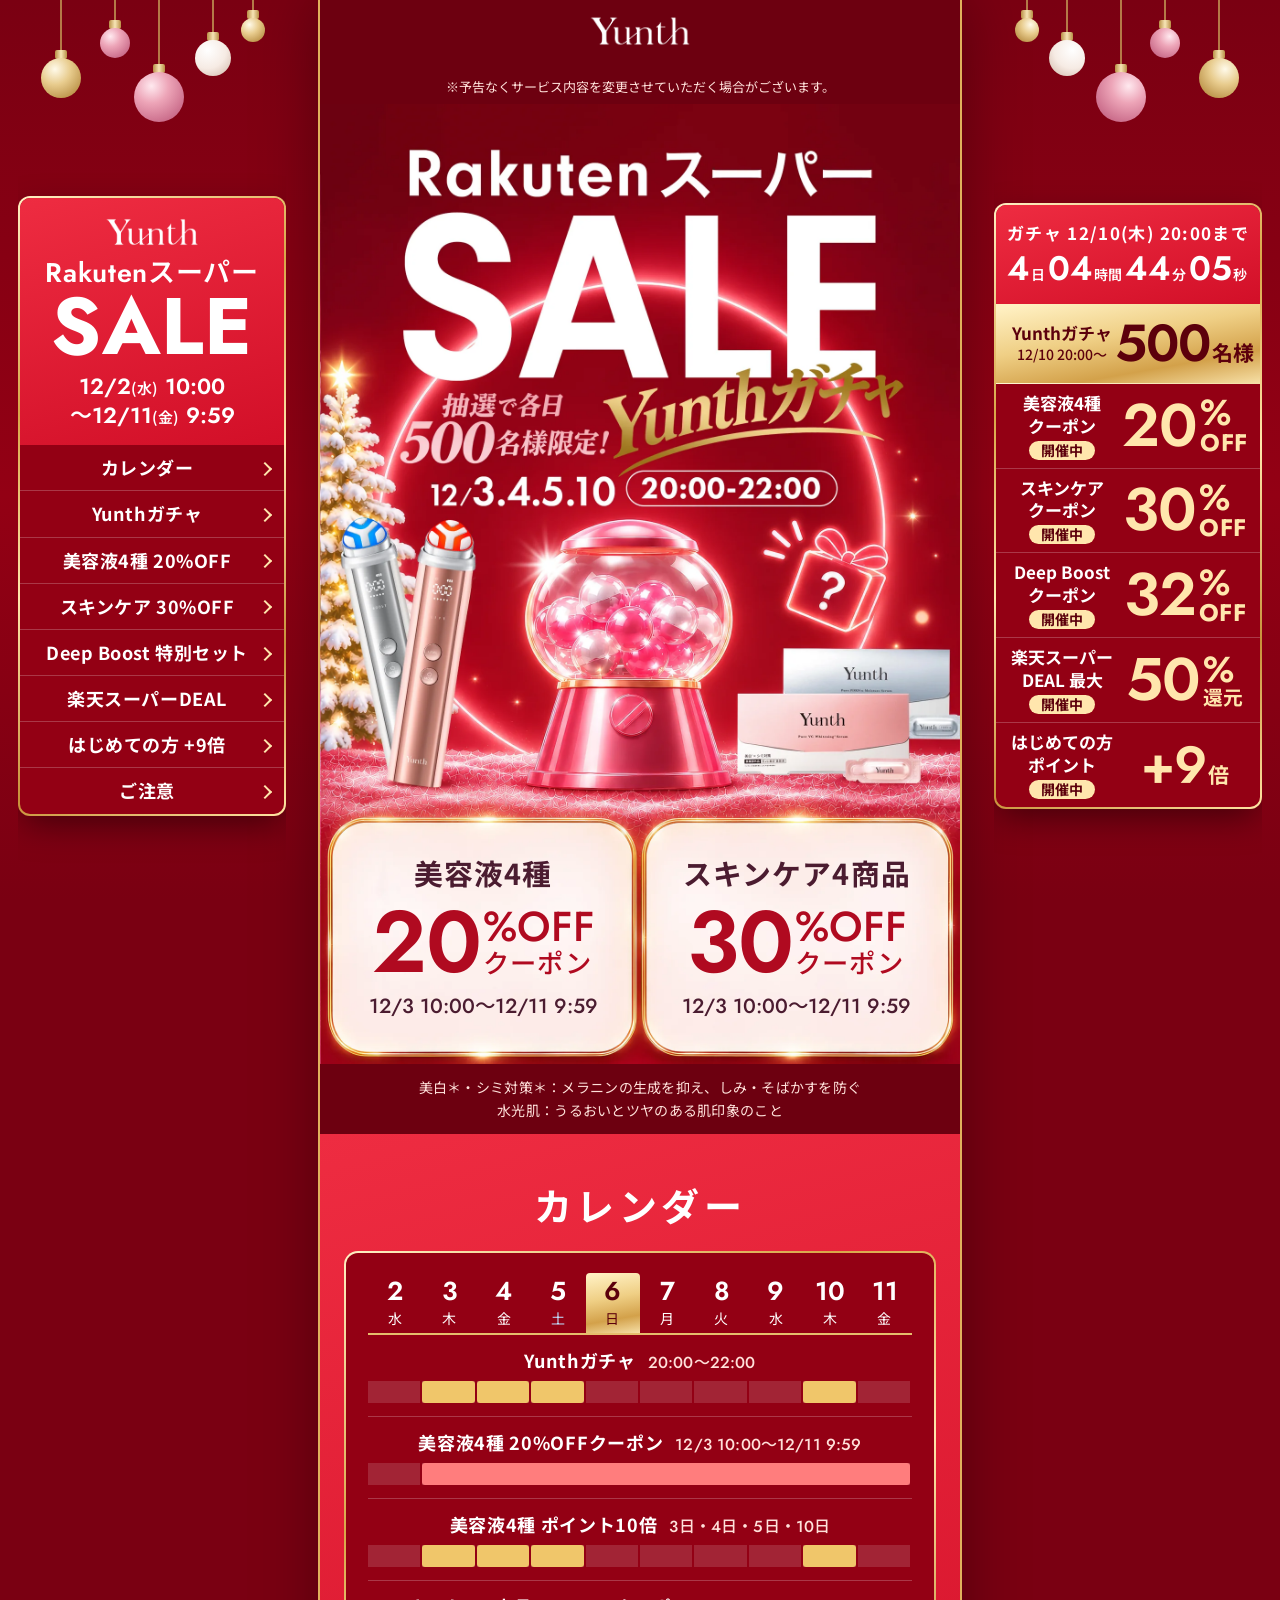
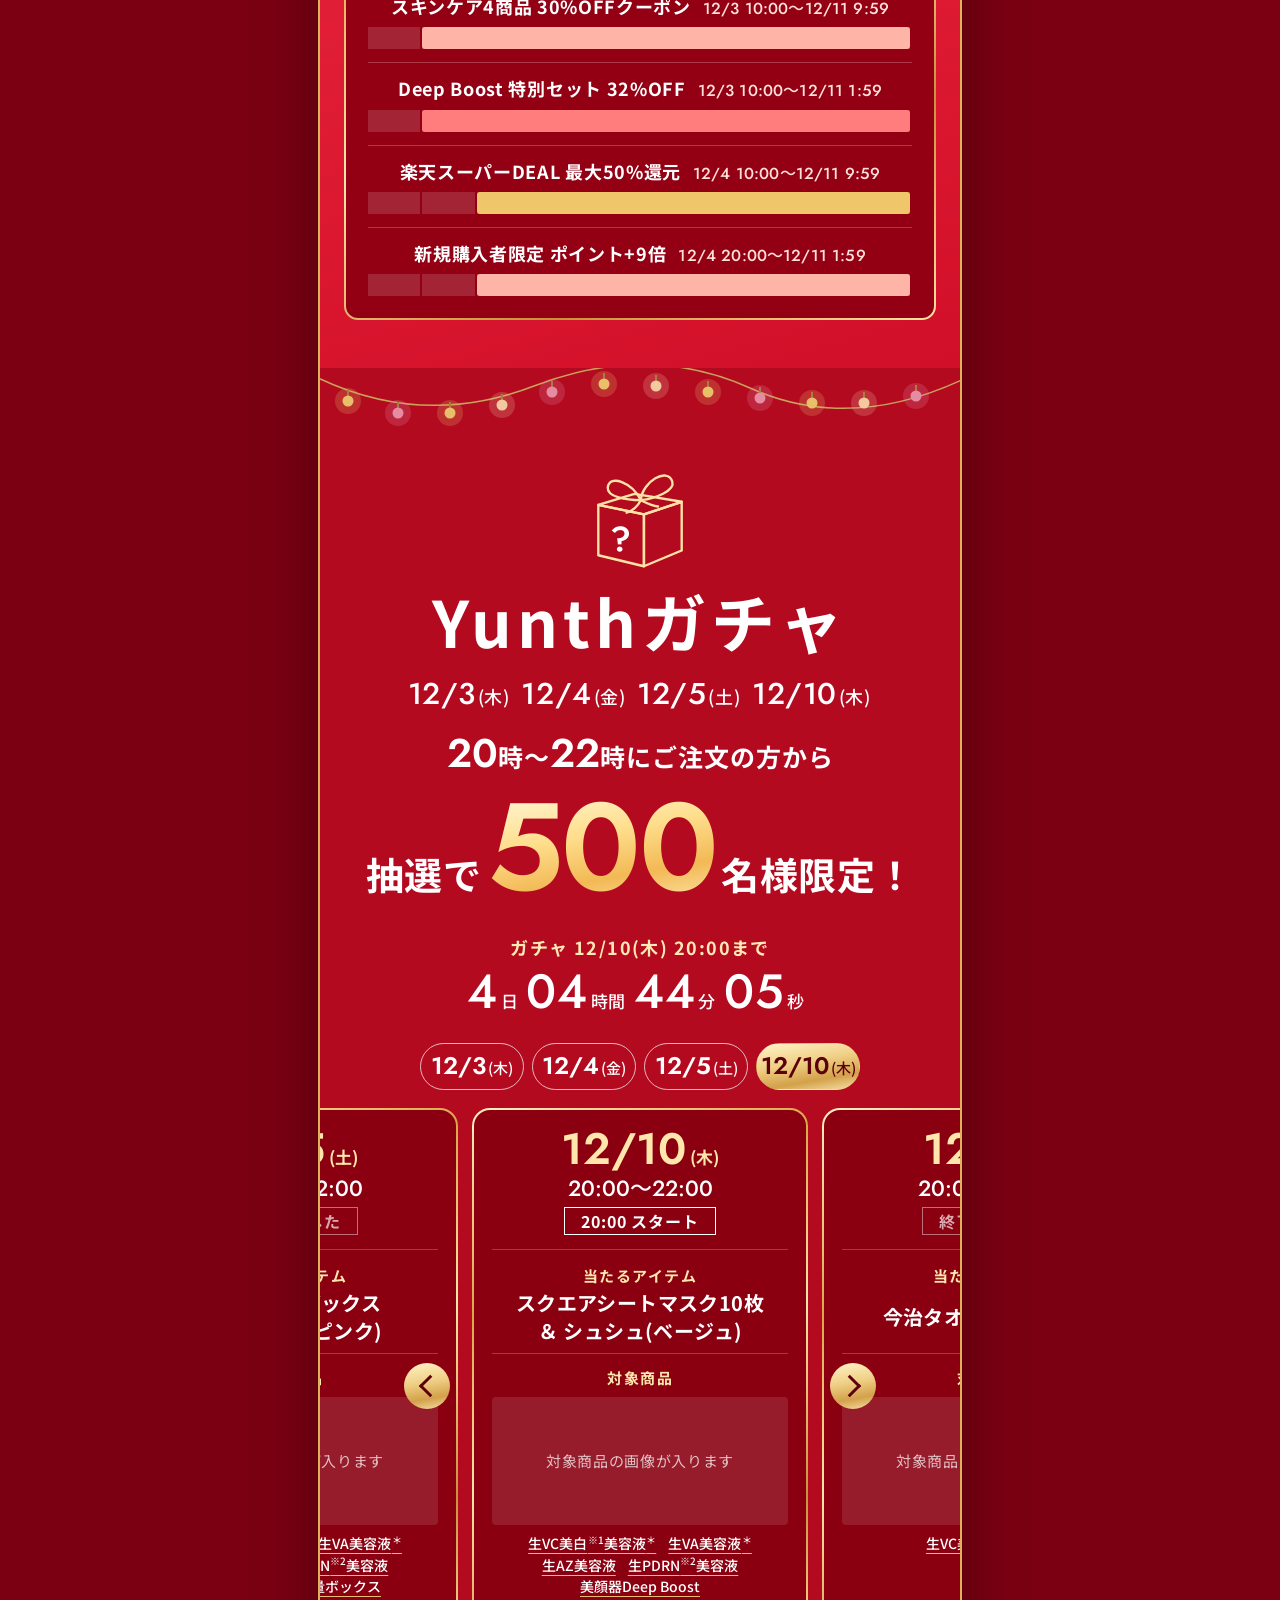
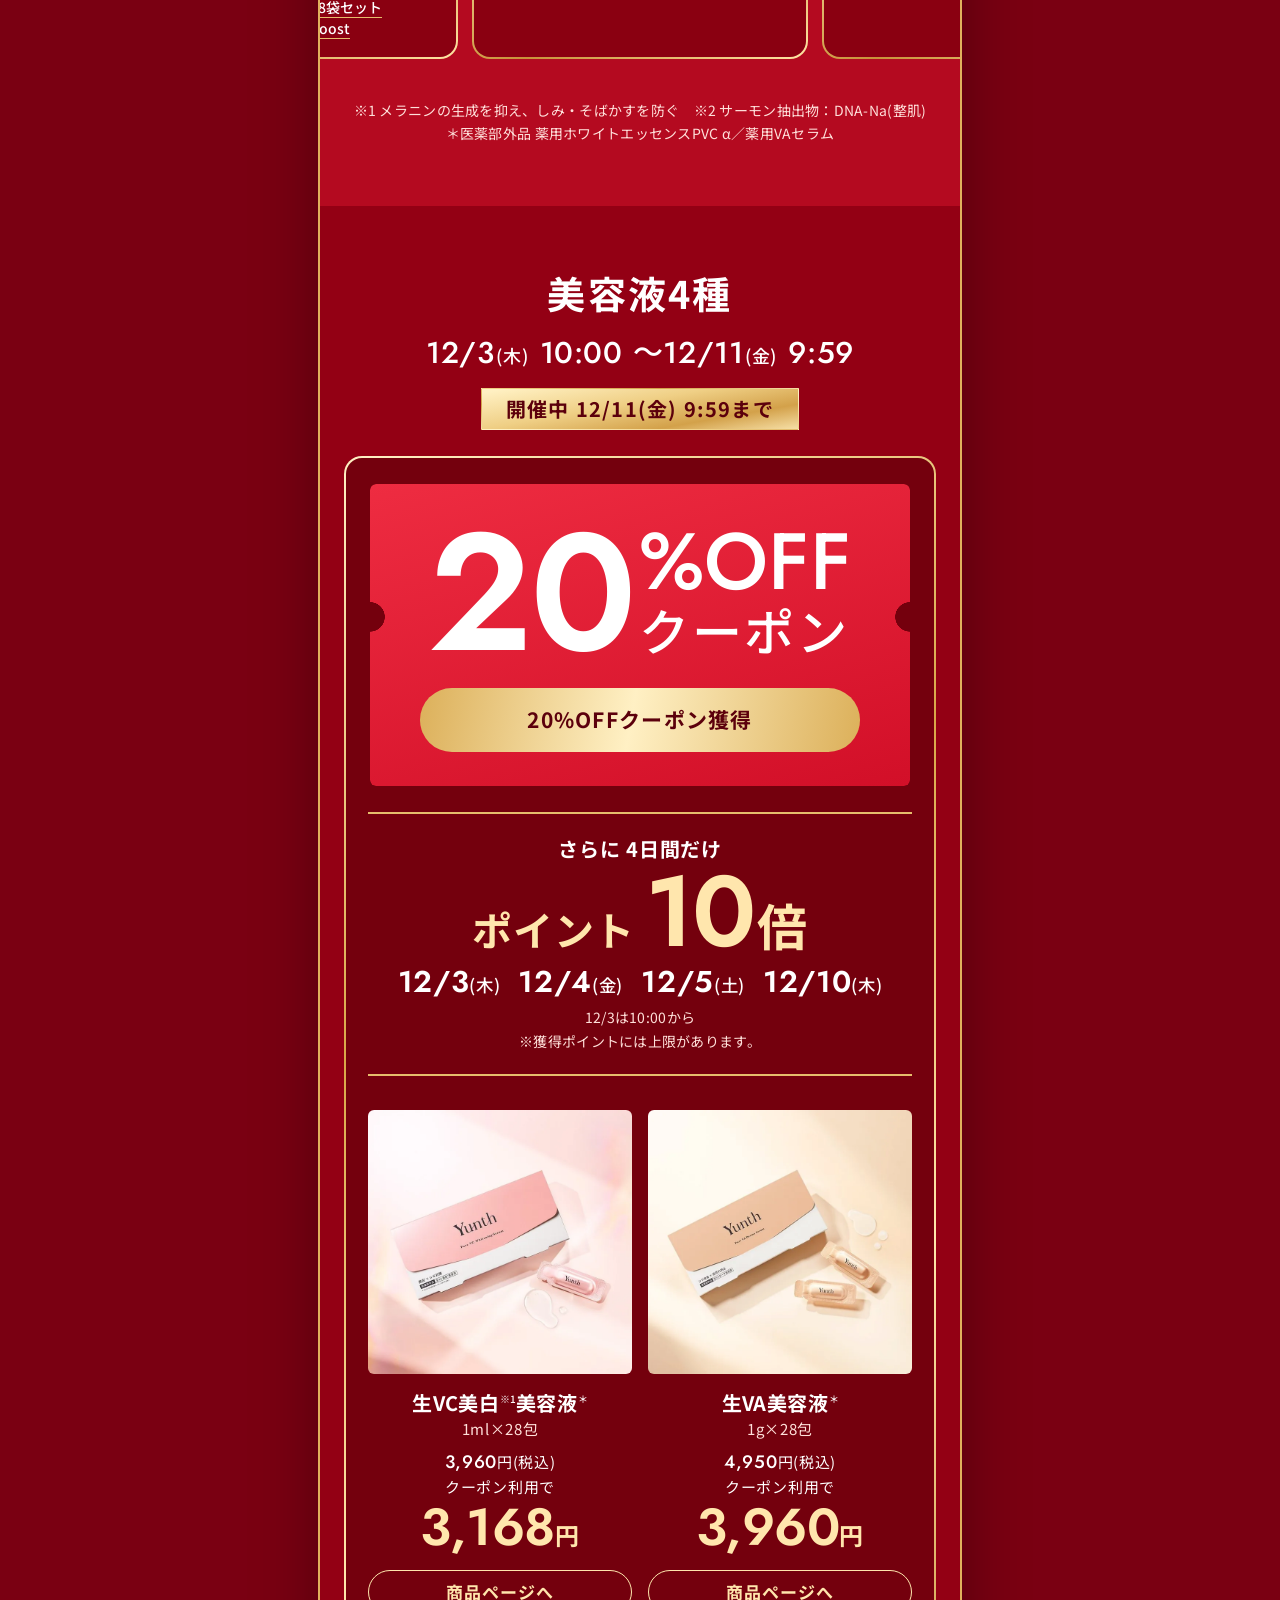
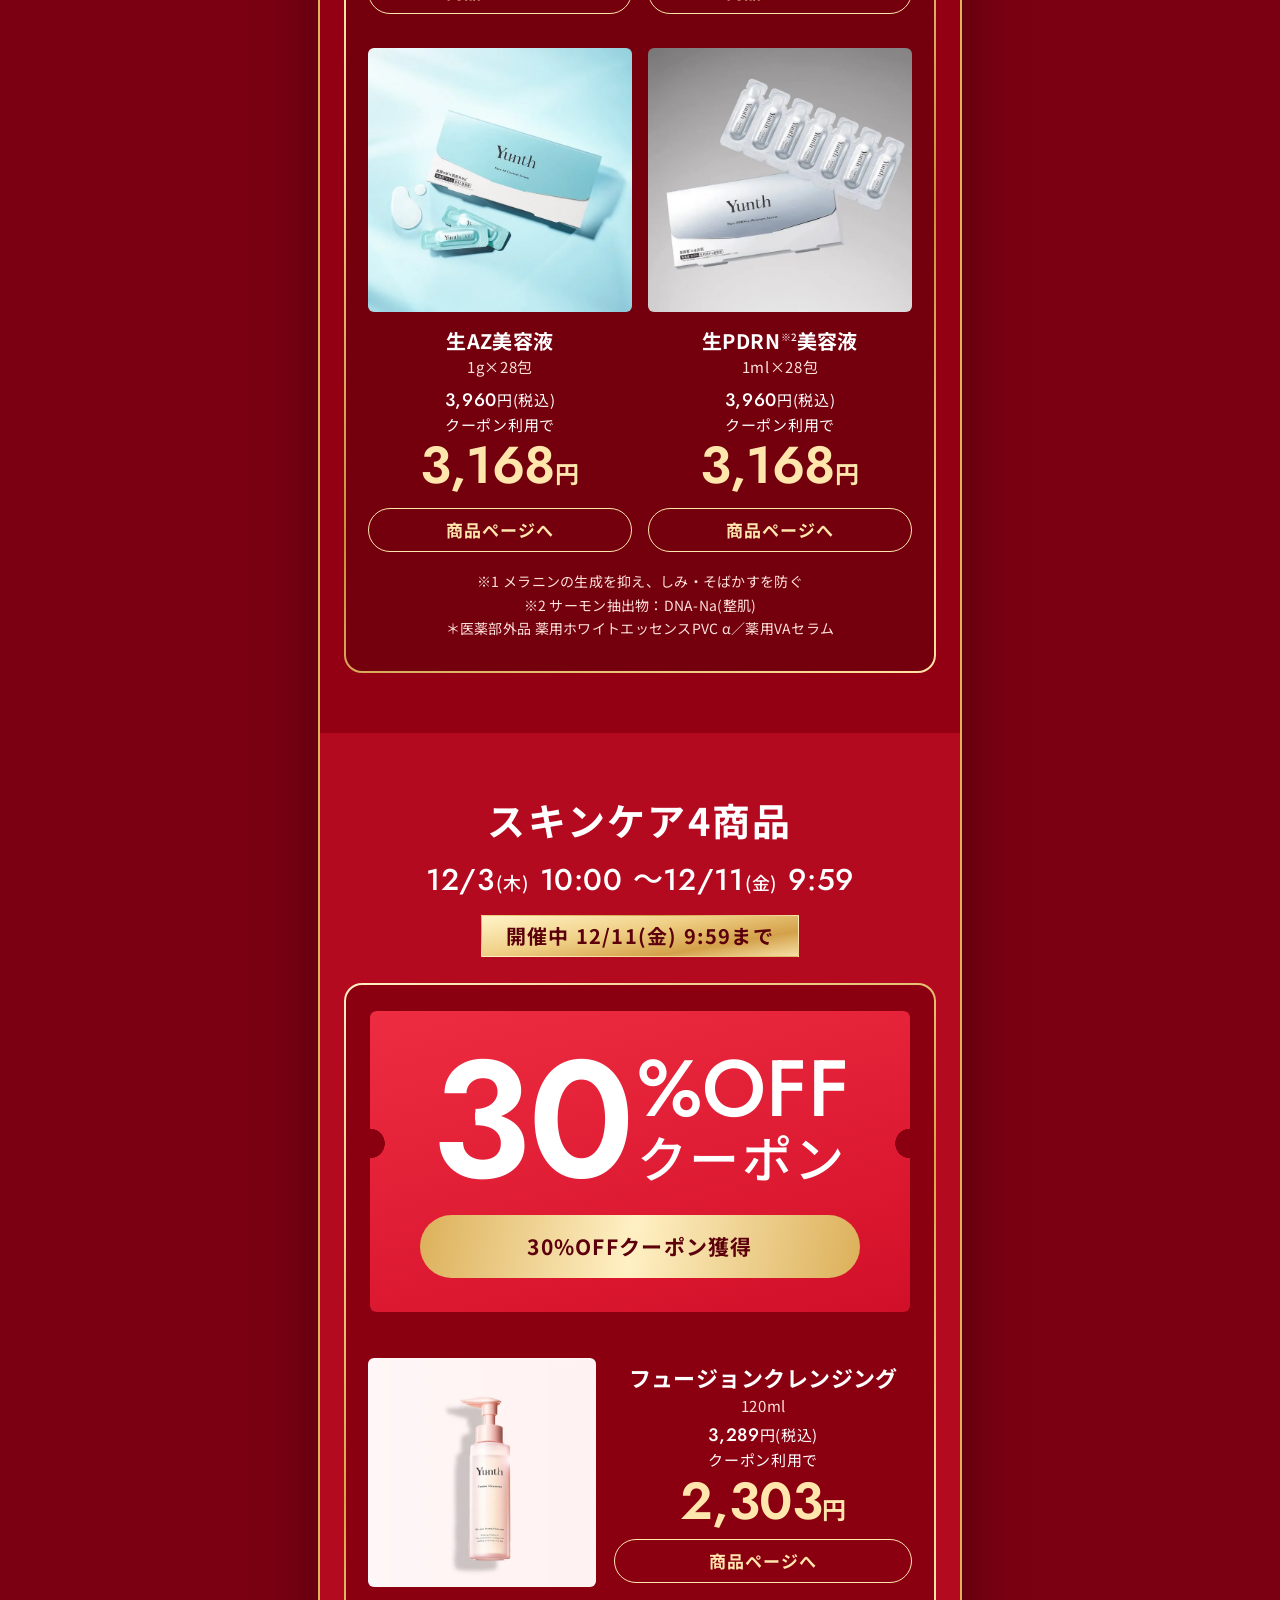
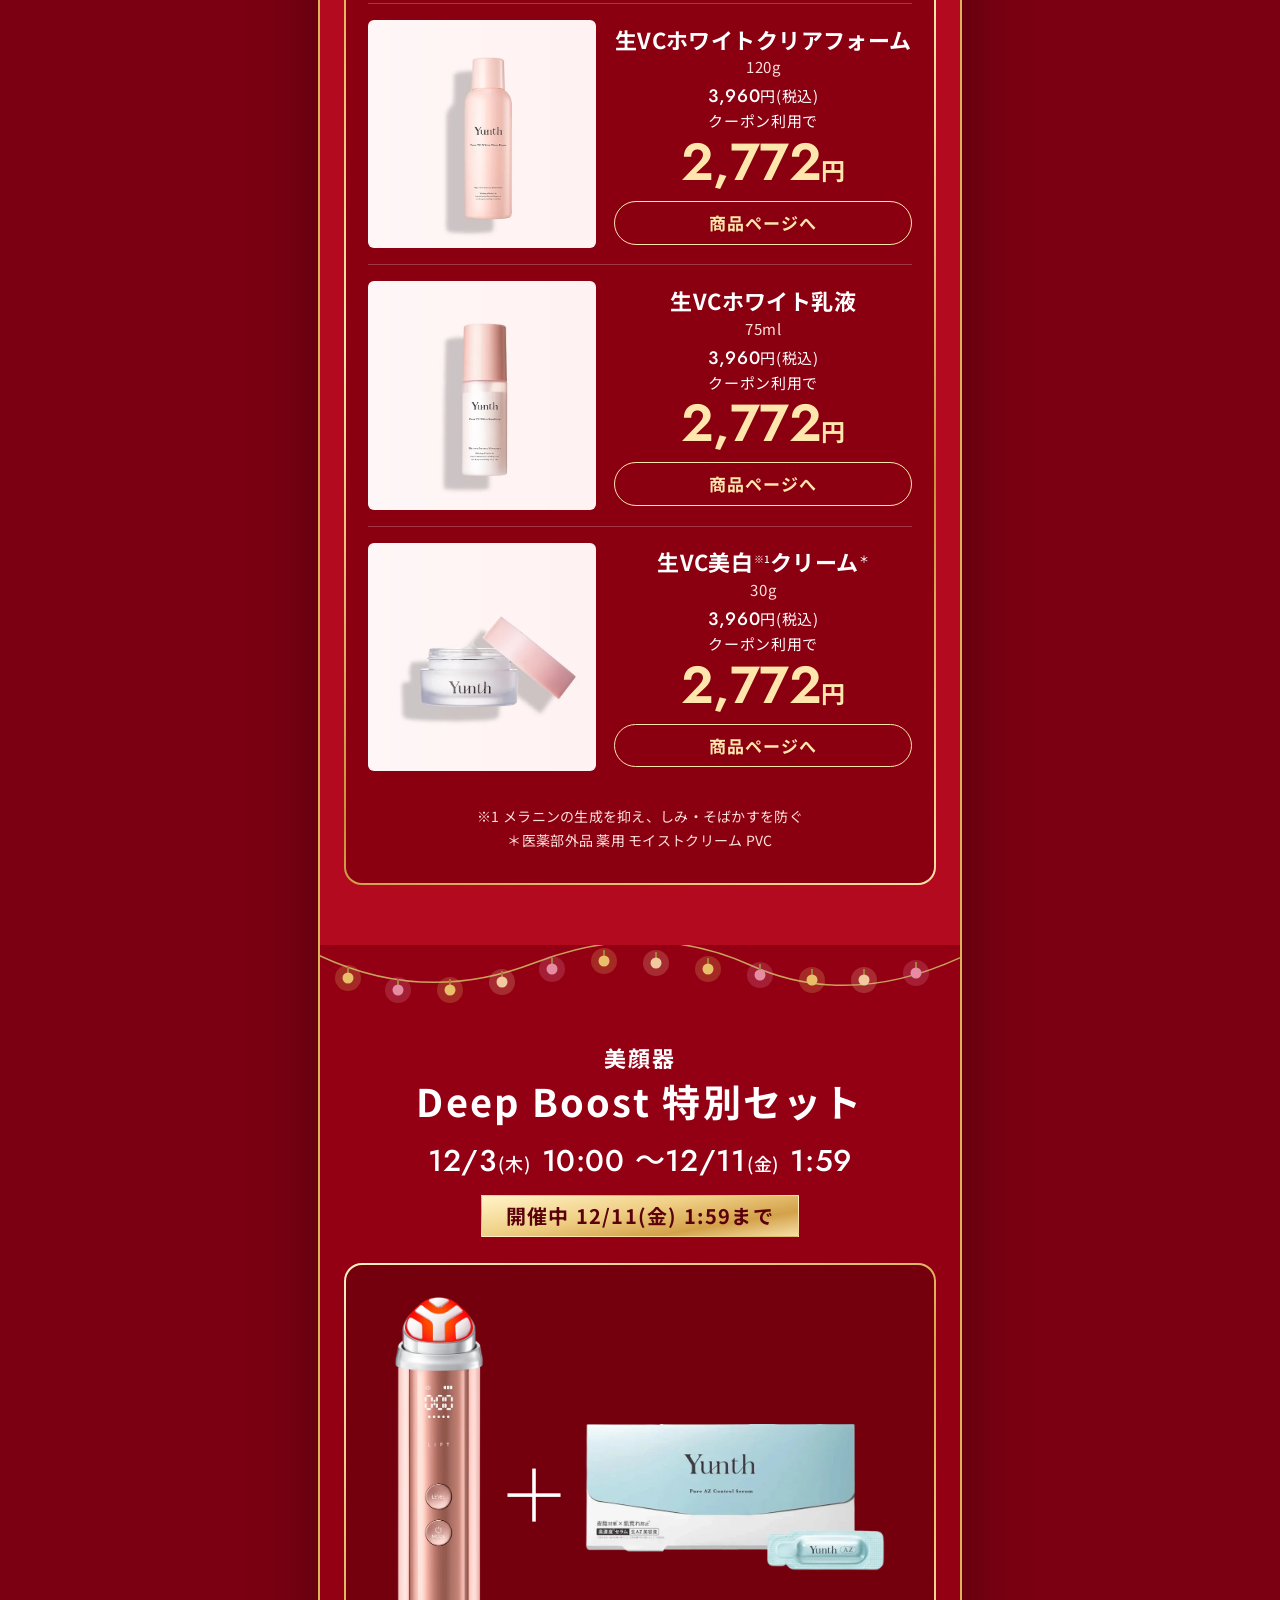
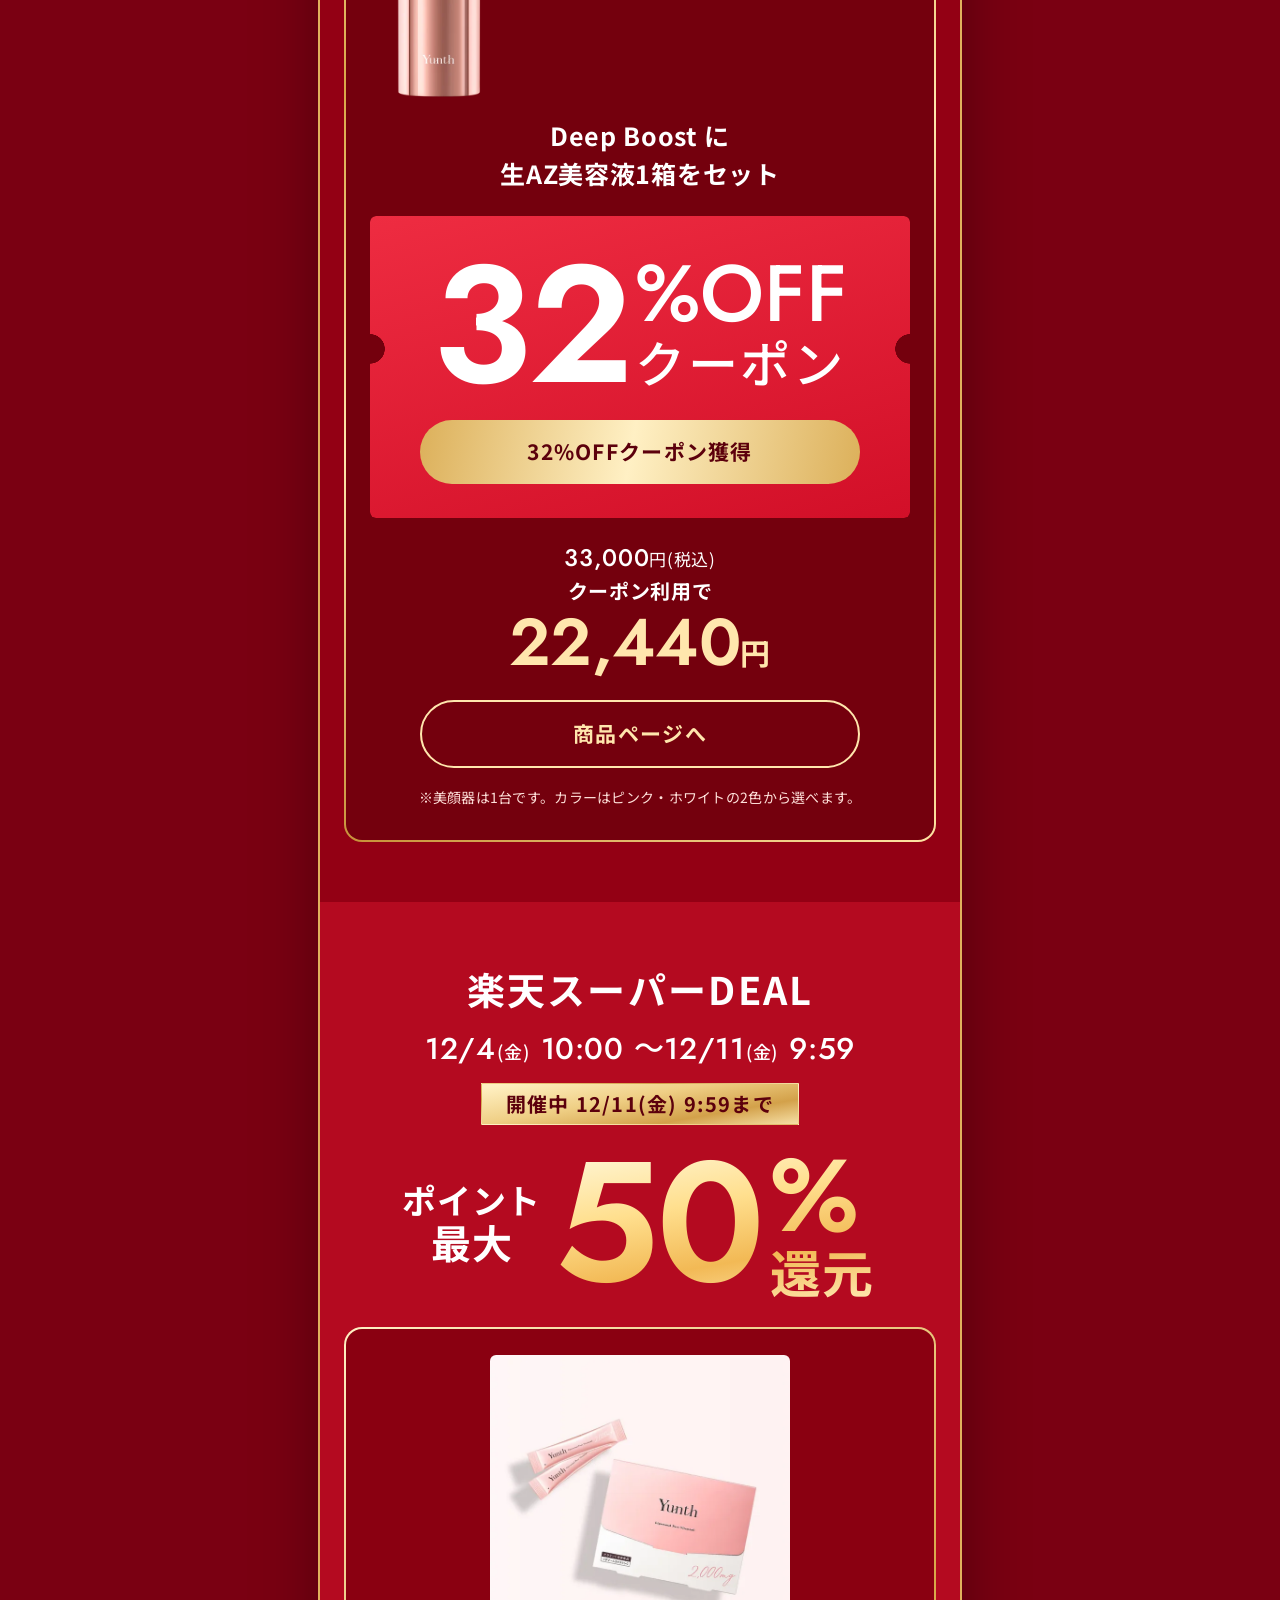
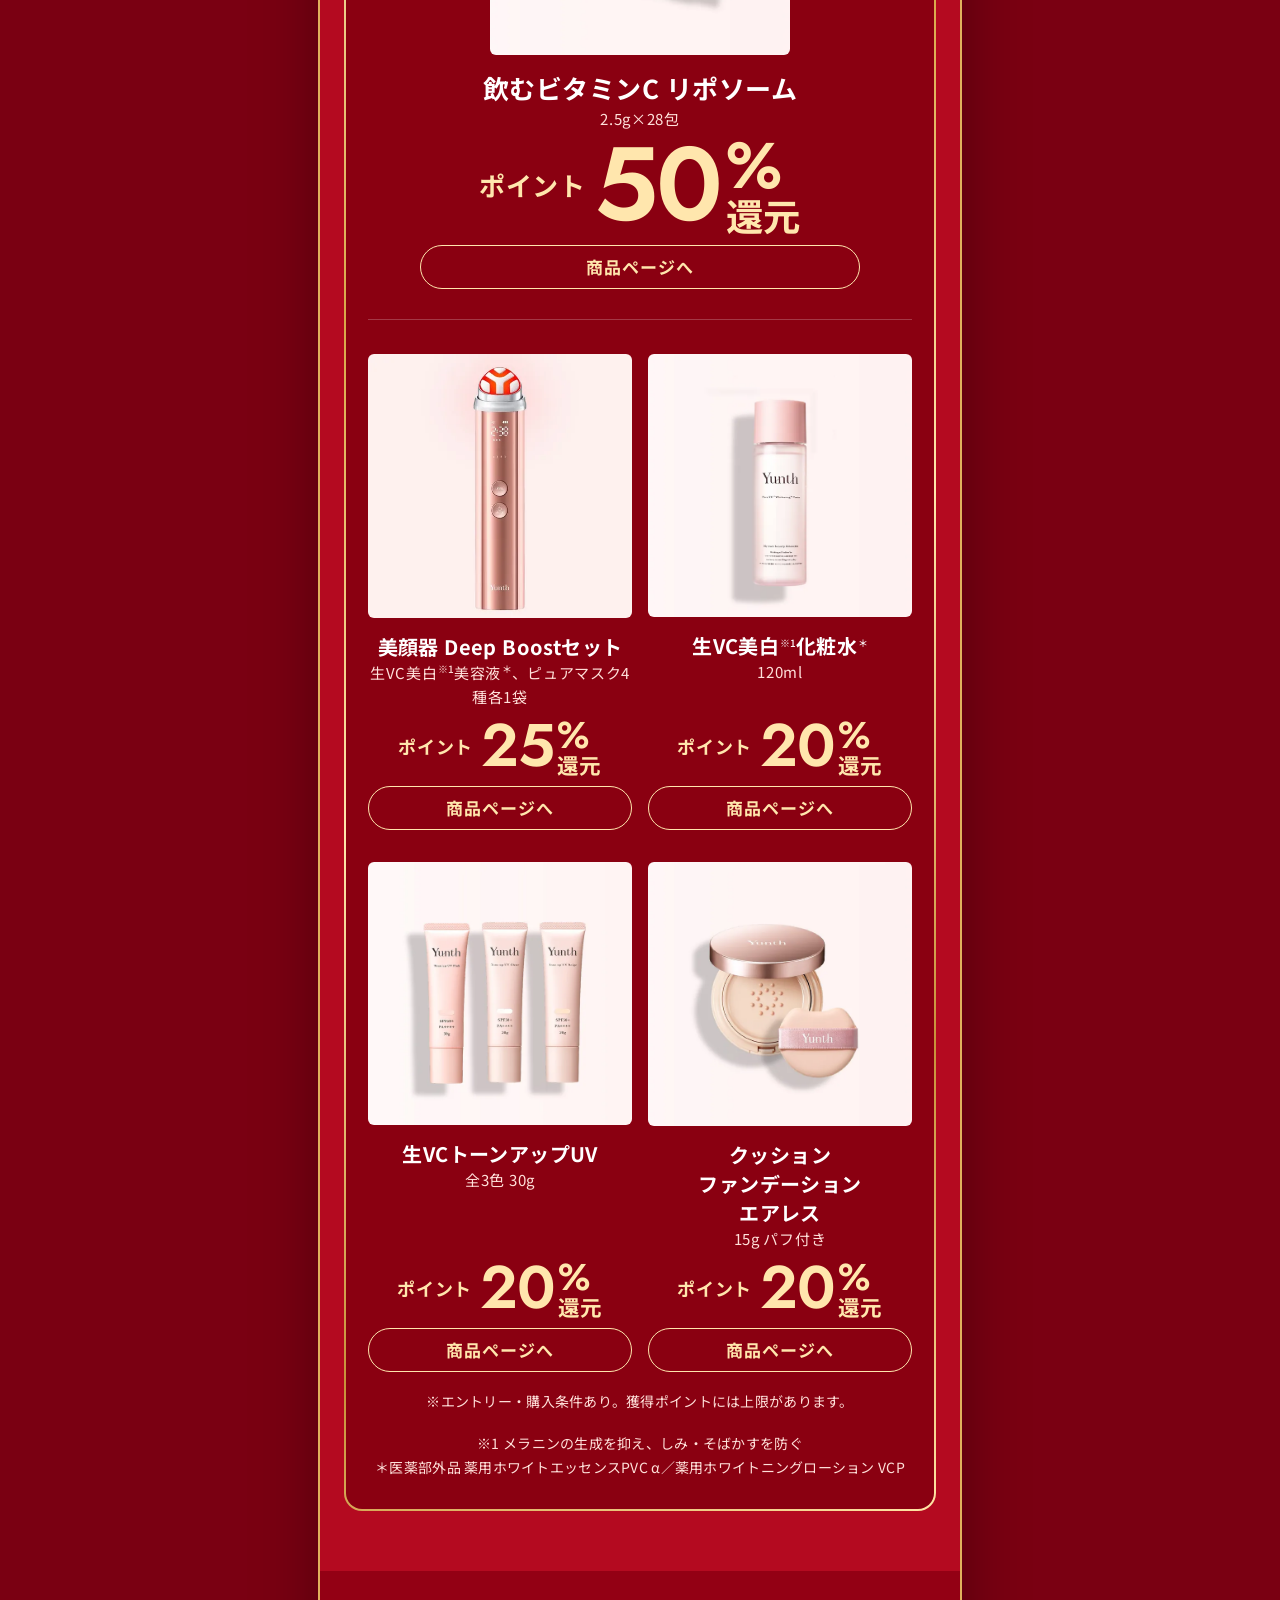
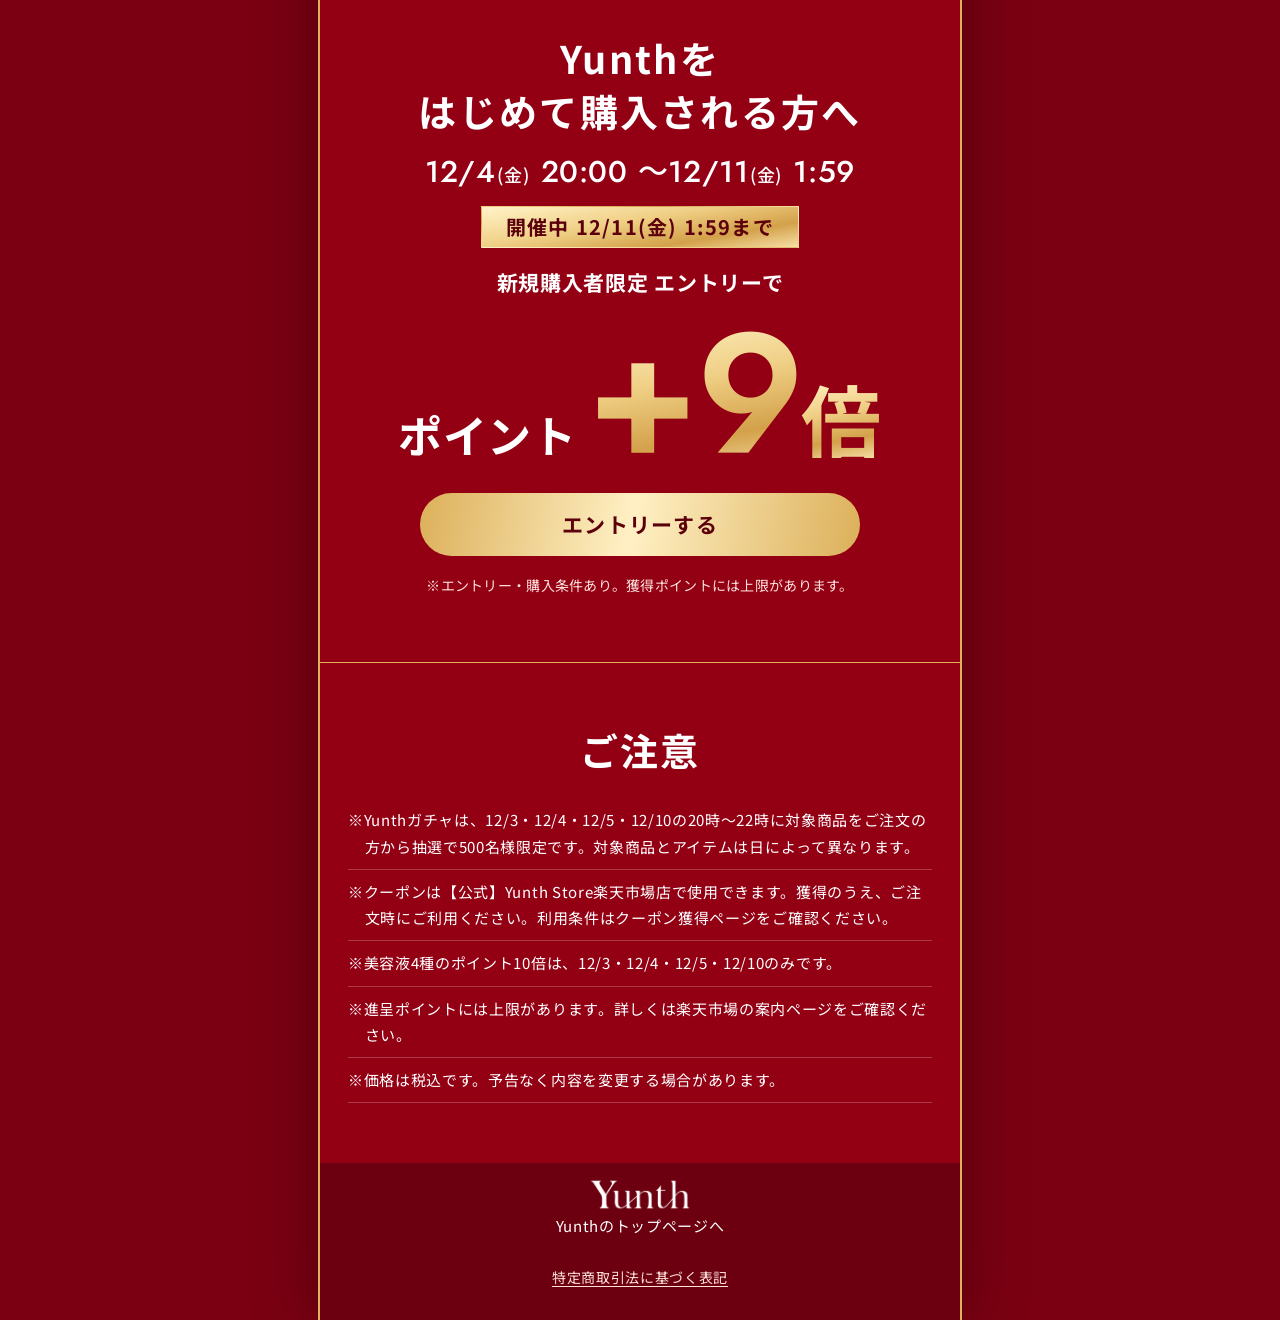
==== commit 26afd2bb: "style: 冒頭の注意書きをスマホ1行に収める Co-Authored-By: Claude Opus 5.5 <noreply@anthropic.com>" ====
--- a/red.html
+++ b/red.html
@@ -11,7 +11,7 @@
 <link rel="preconnect" href="https://fonts.gstatic.com" crossorigin>
 <link rel="stylesheet" href="https://fonts.googleapis.com/css2?family=Jost:wght@300;400;500;600;700&family=Noto+Sans+JP:wght@400;500;700&display=swap">
 <link rel="stylesheet" href="style.css?v=11">
-<link rel="stylesheet" href="theme.css?v=5">
+<link rel="stylesheet" href="theme.css?v=6">
 </head>
 <body>
 <canvas class="snow snow--bg" data-snow="bg" aria-hidden="true"></canvas>
--- a/theme.css
+++ b/theme.css
@@ -157,3 +157,5 @@
 .dock a{padding-left:0;padding-right:0;white-space:nowrap}
 @media (min-width:1220px){.snow--bg{display:block}}
 @media (prefers-reduced-motion:reduce){.snow{display:none!important}}
+/* 冒頭の注意書き: スマホで1行に収める */
+.fv__pre{padding:6px 8px;font-size:min(13px,3.05vw);white-space:nowrap}
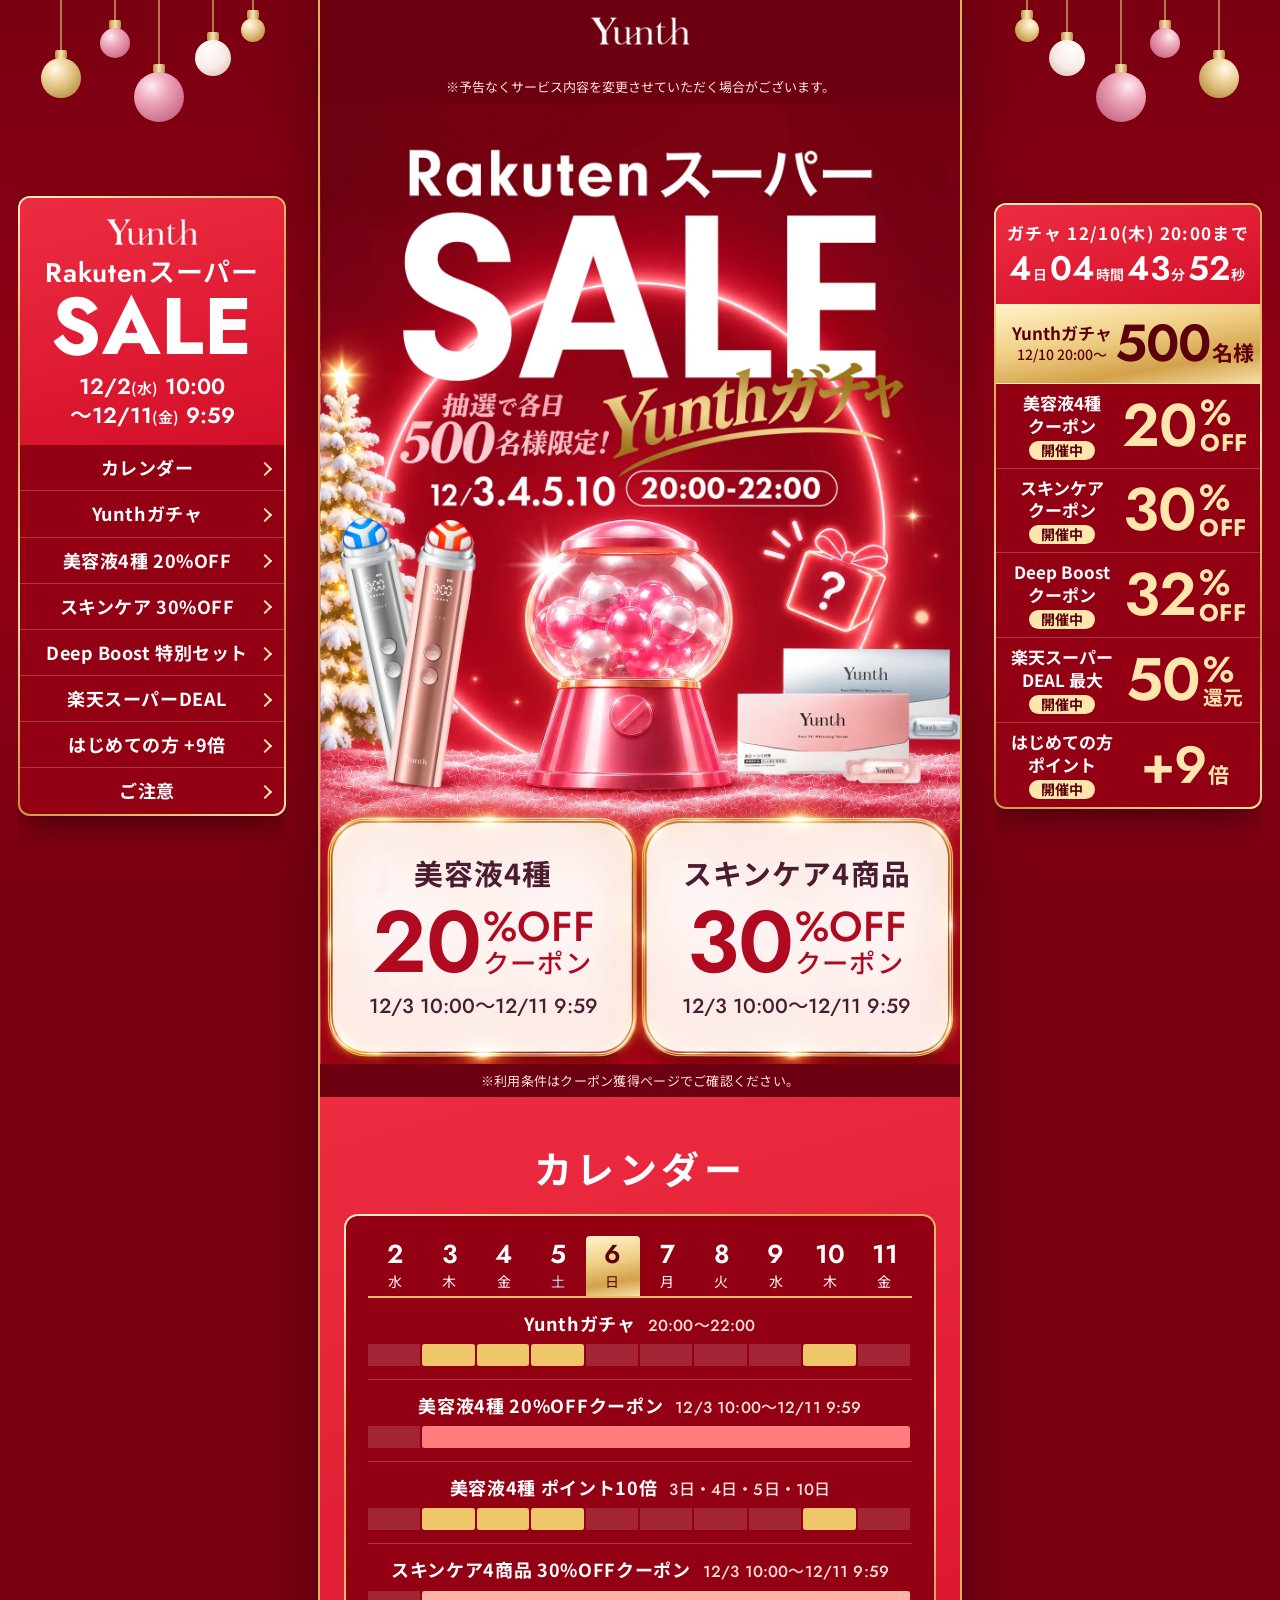
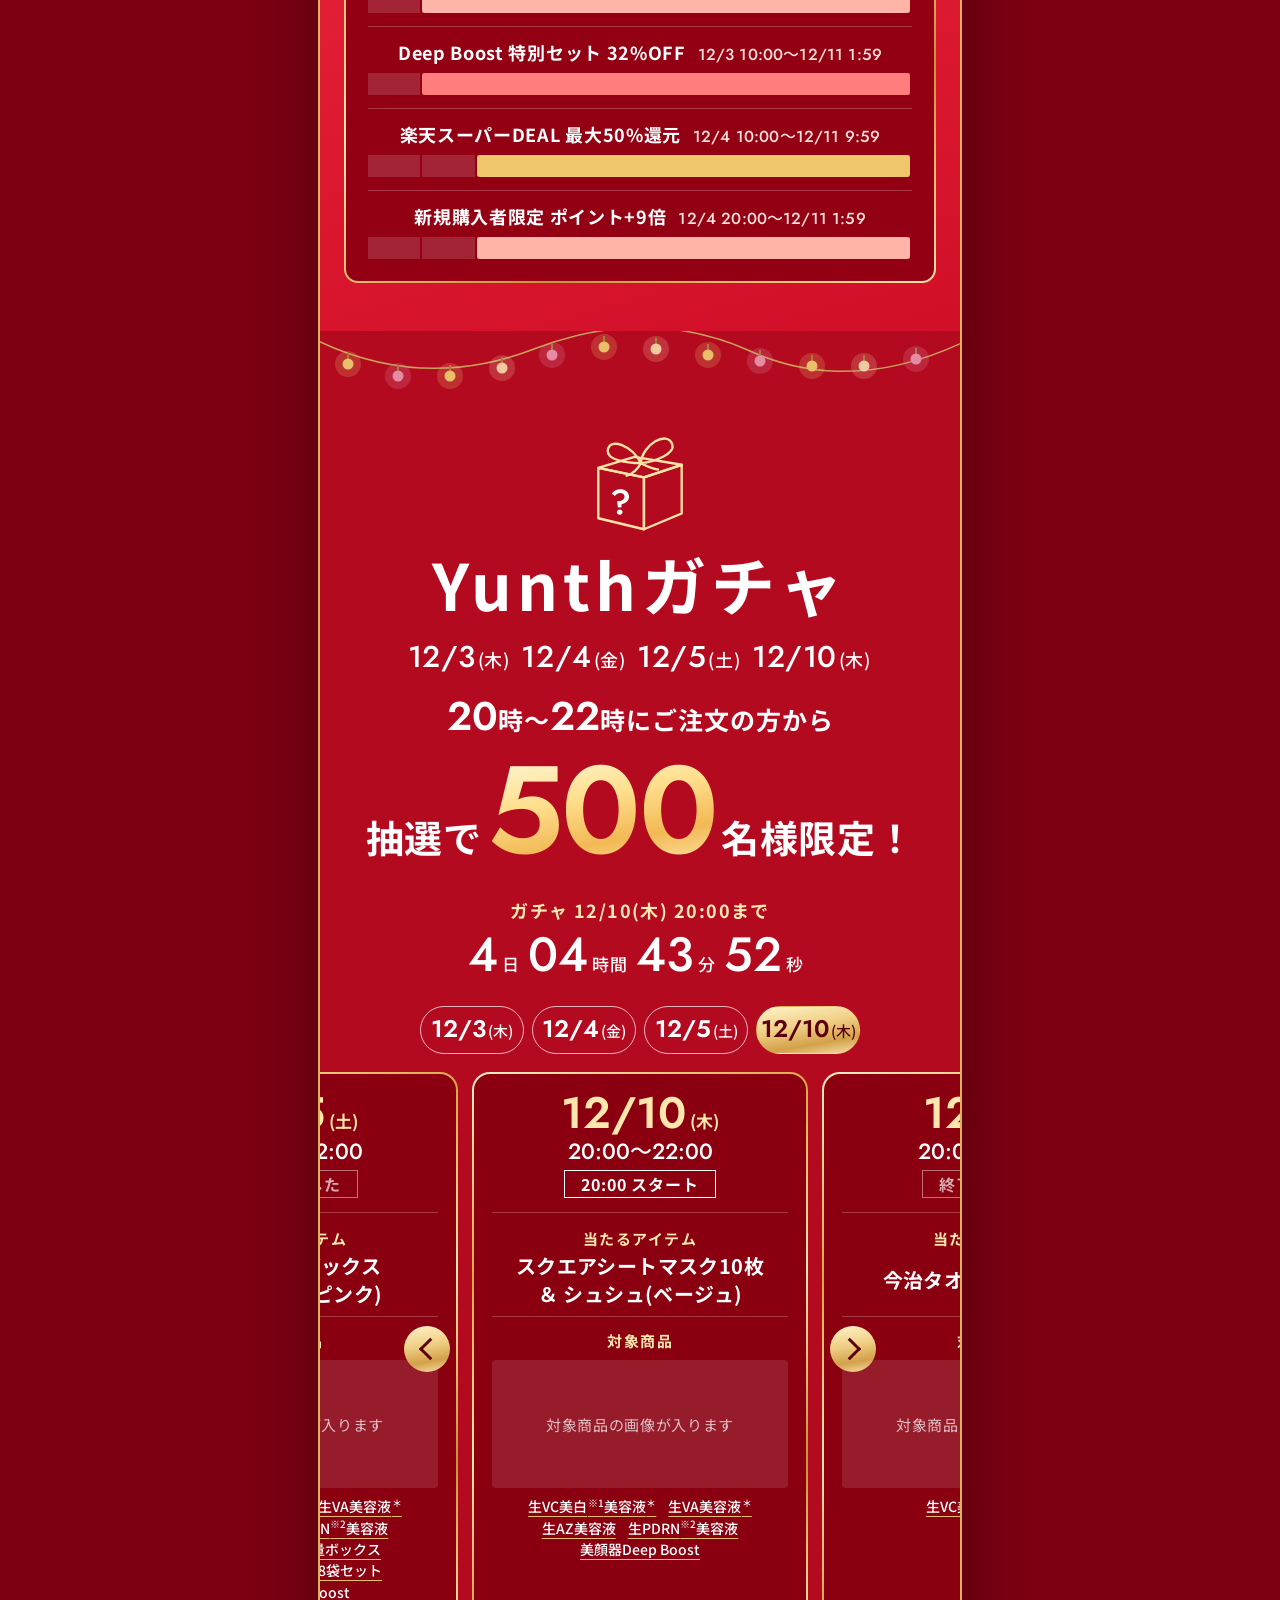
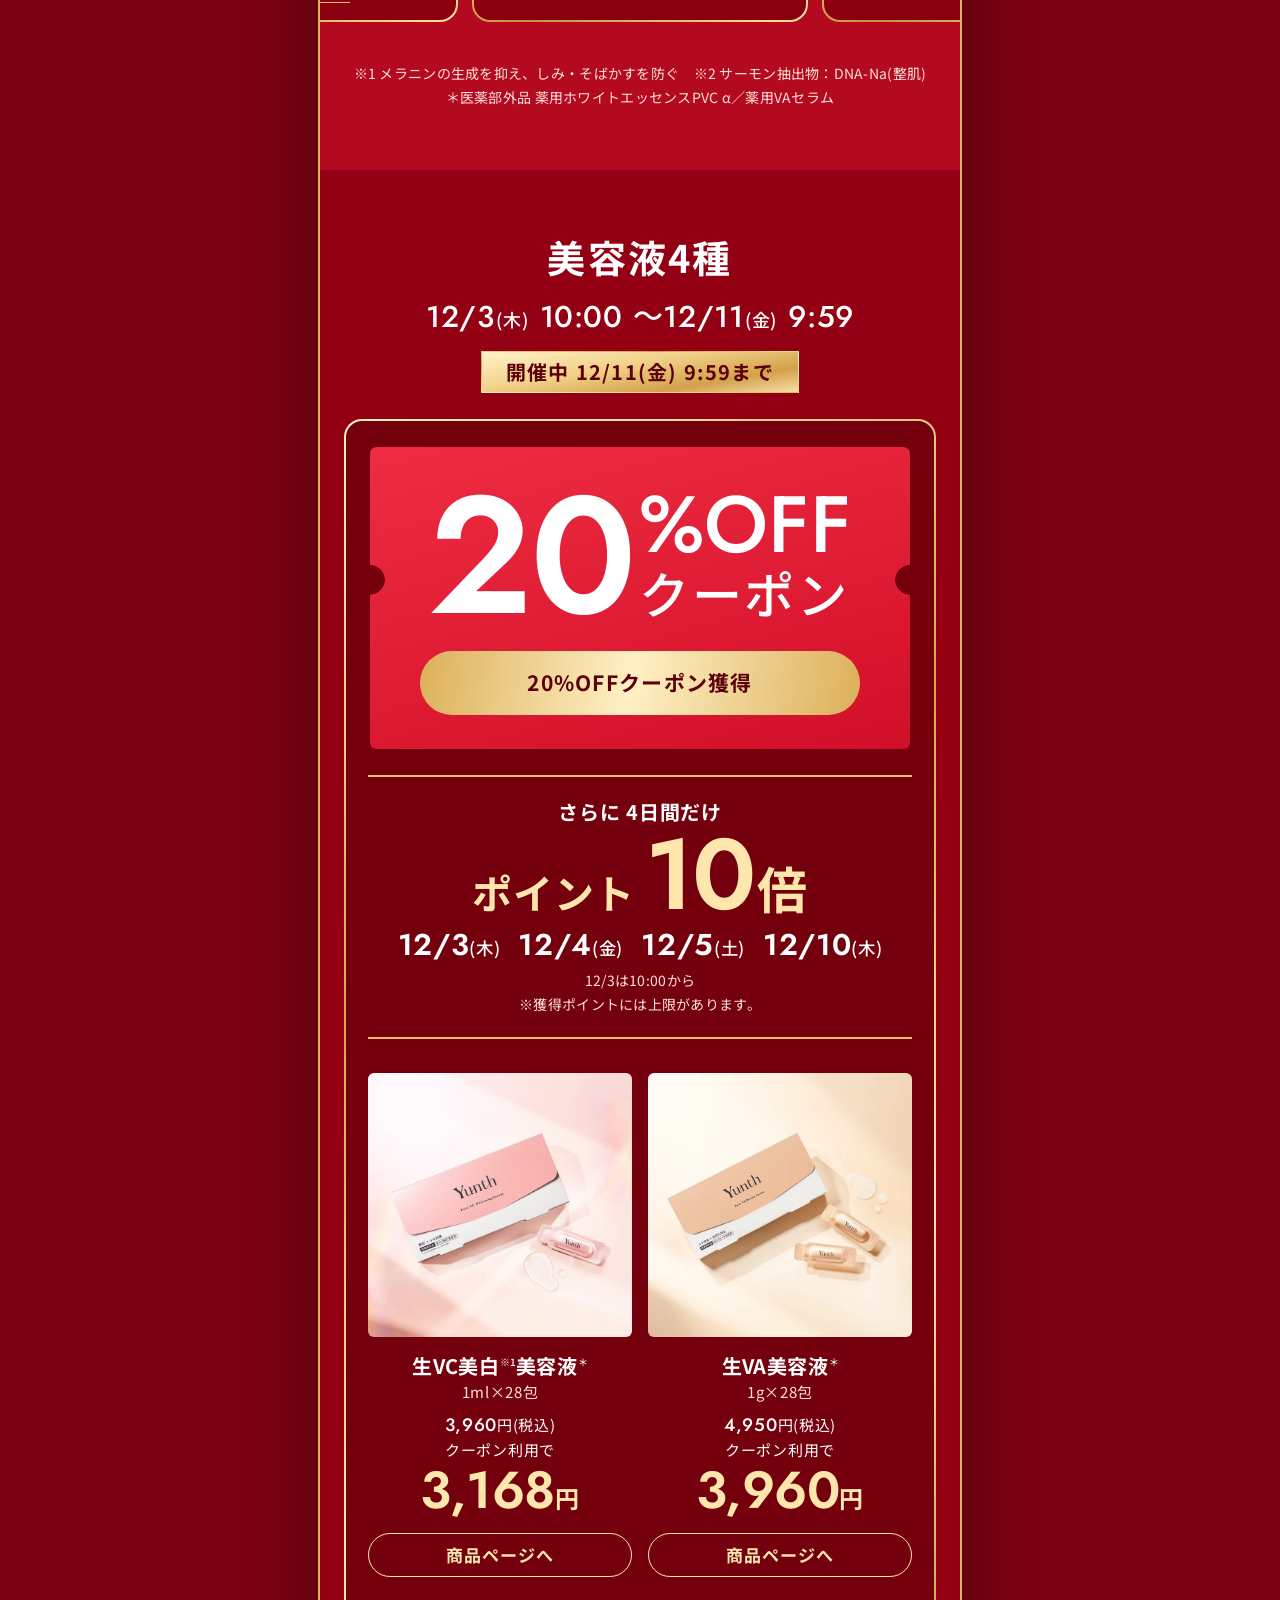
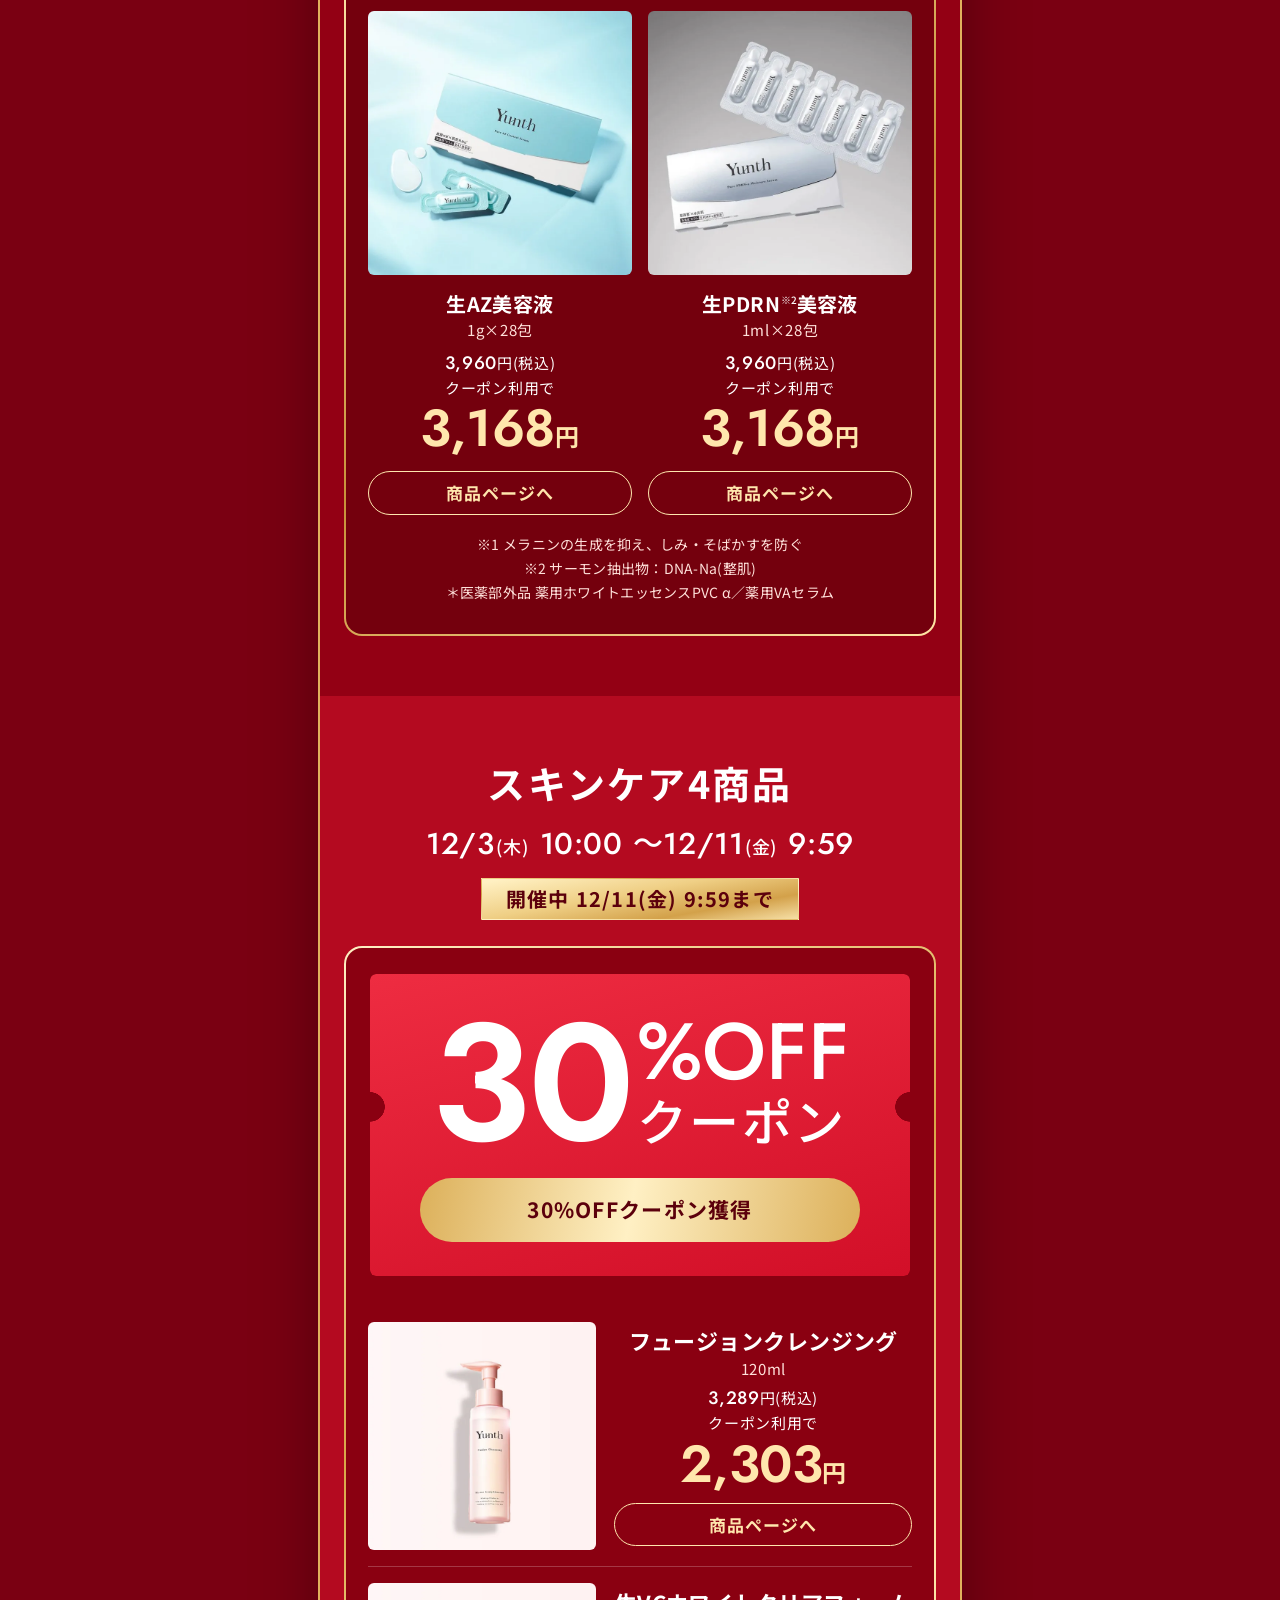
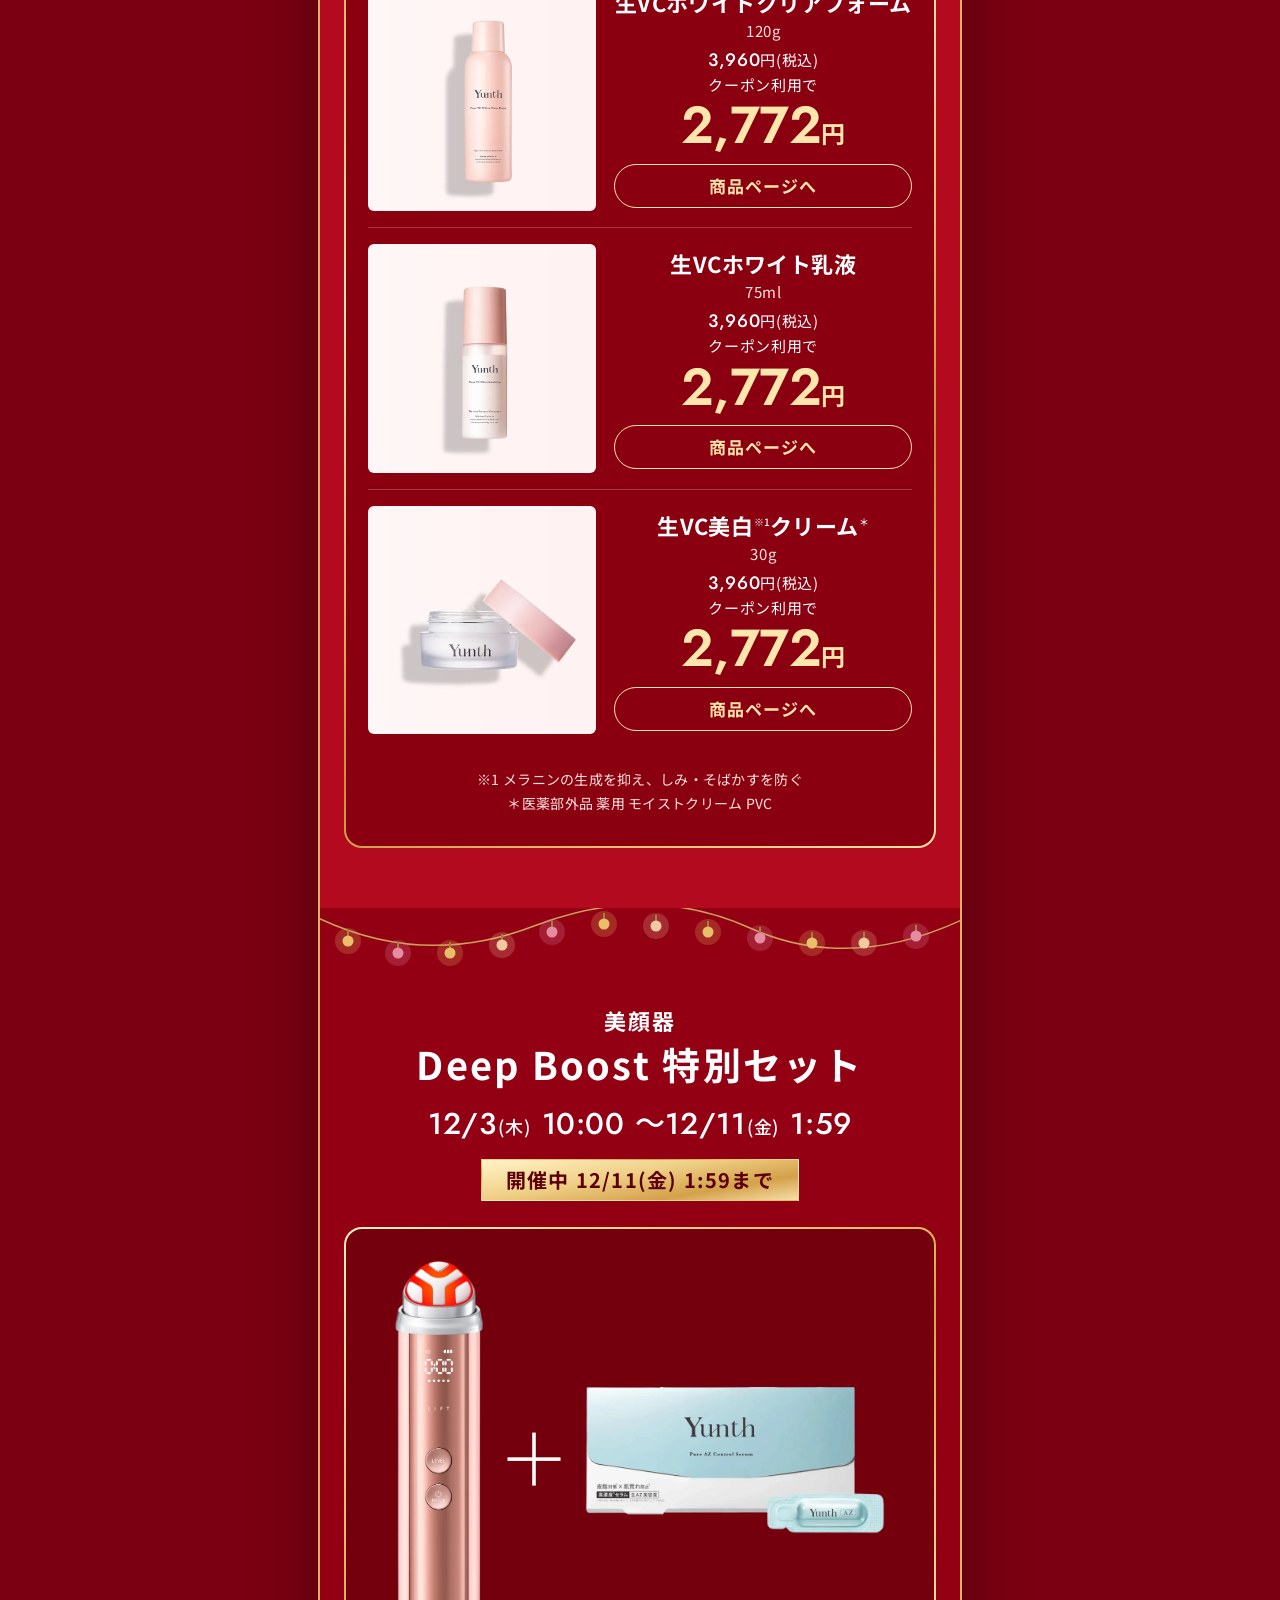
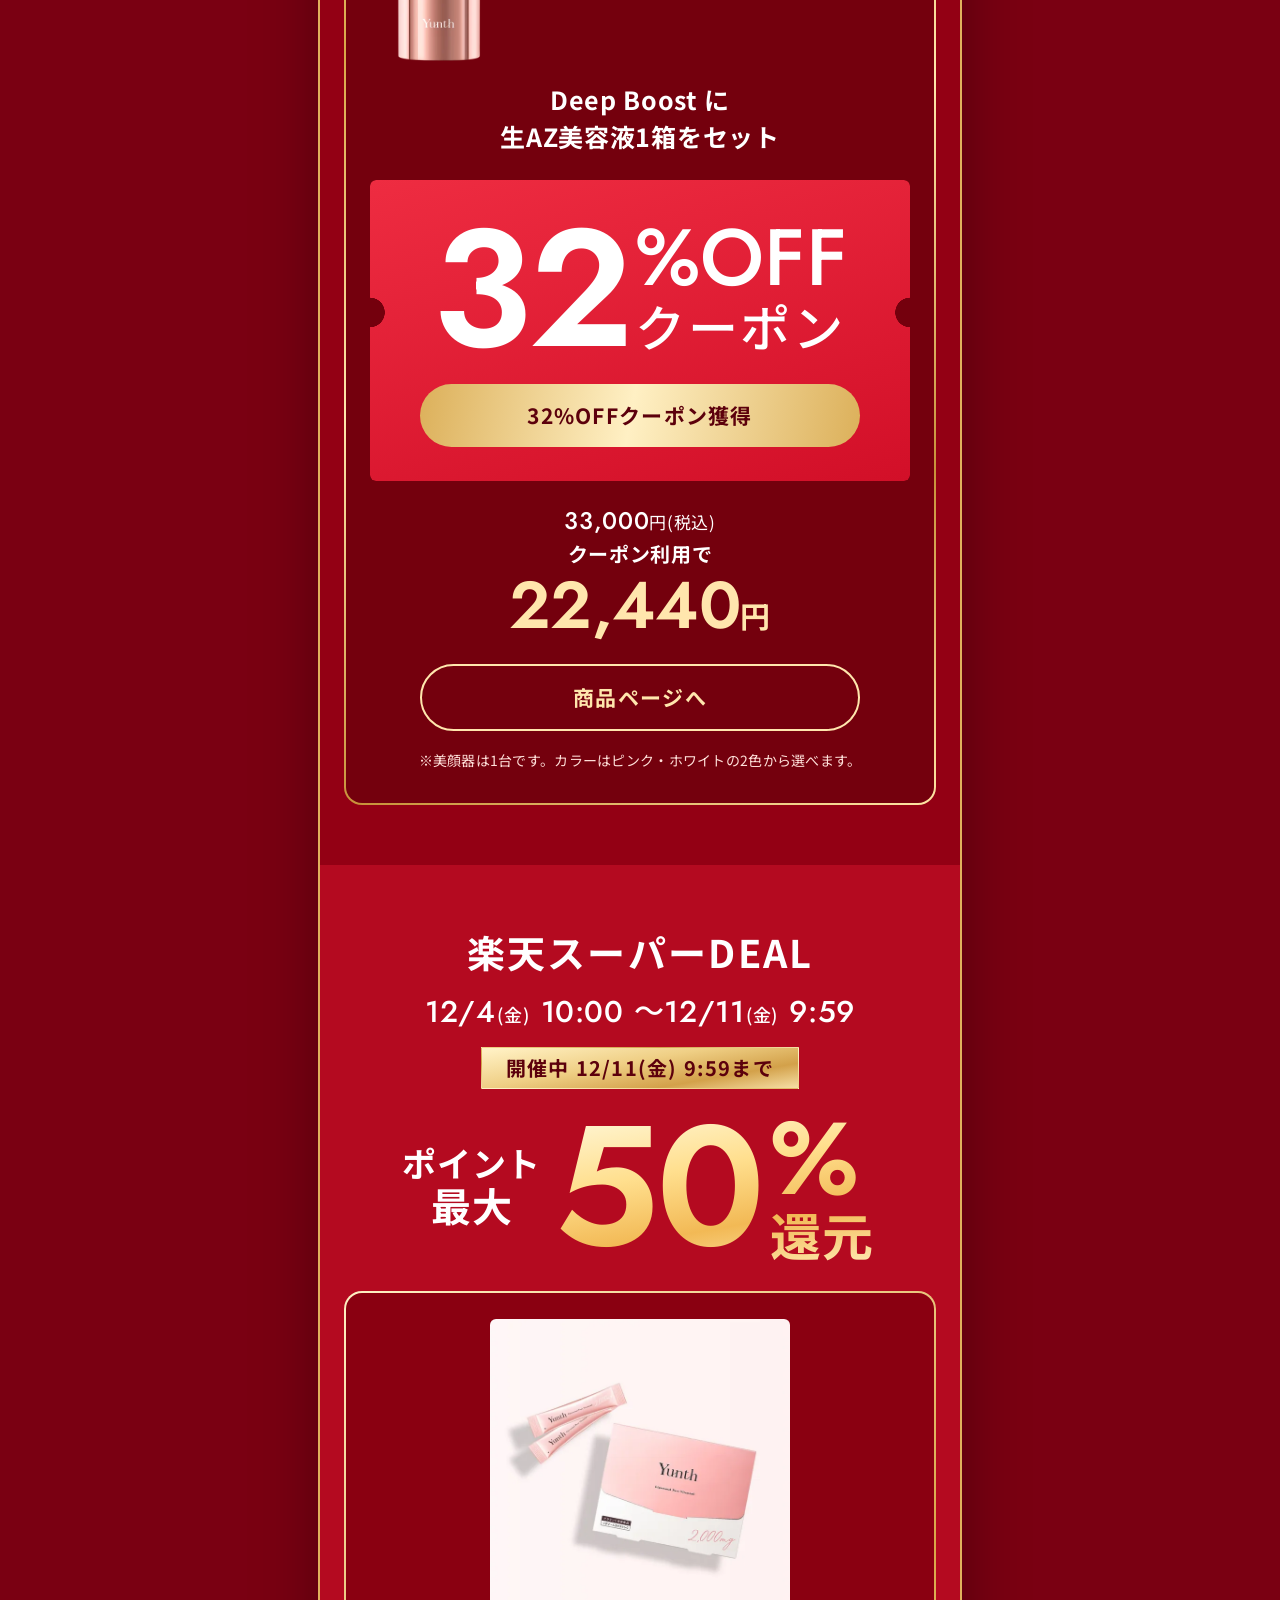
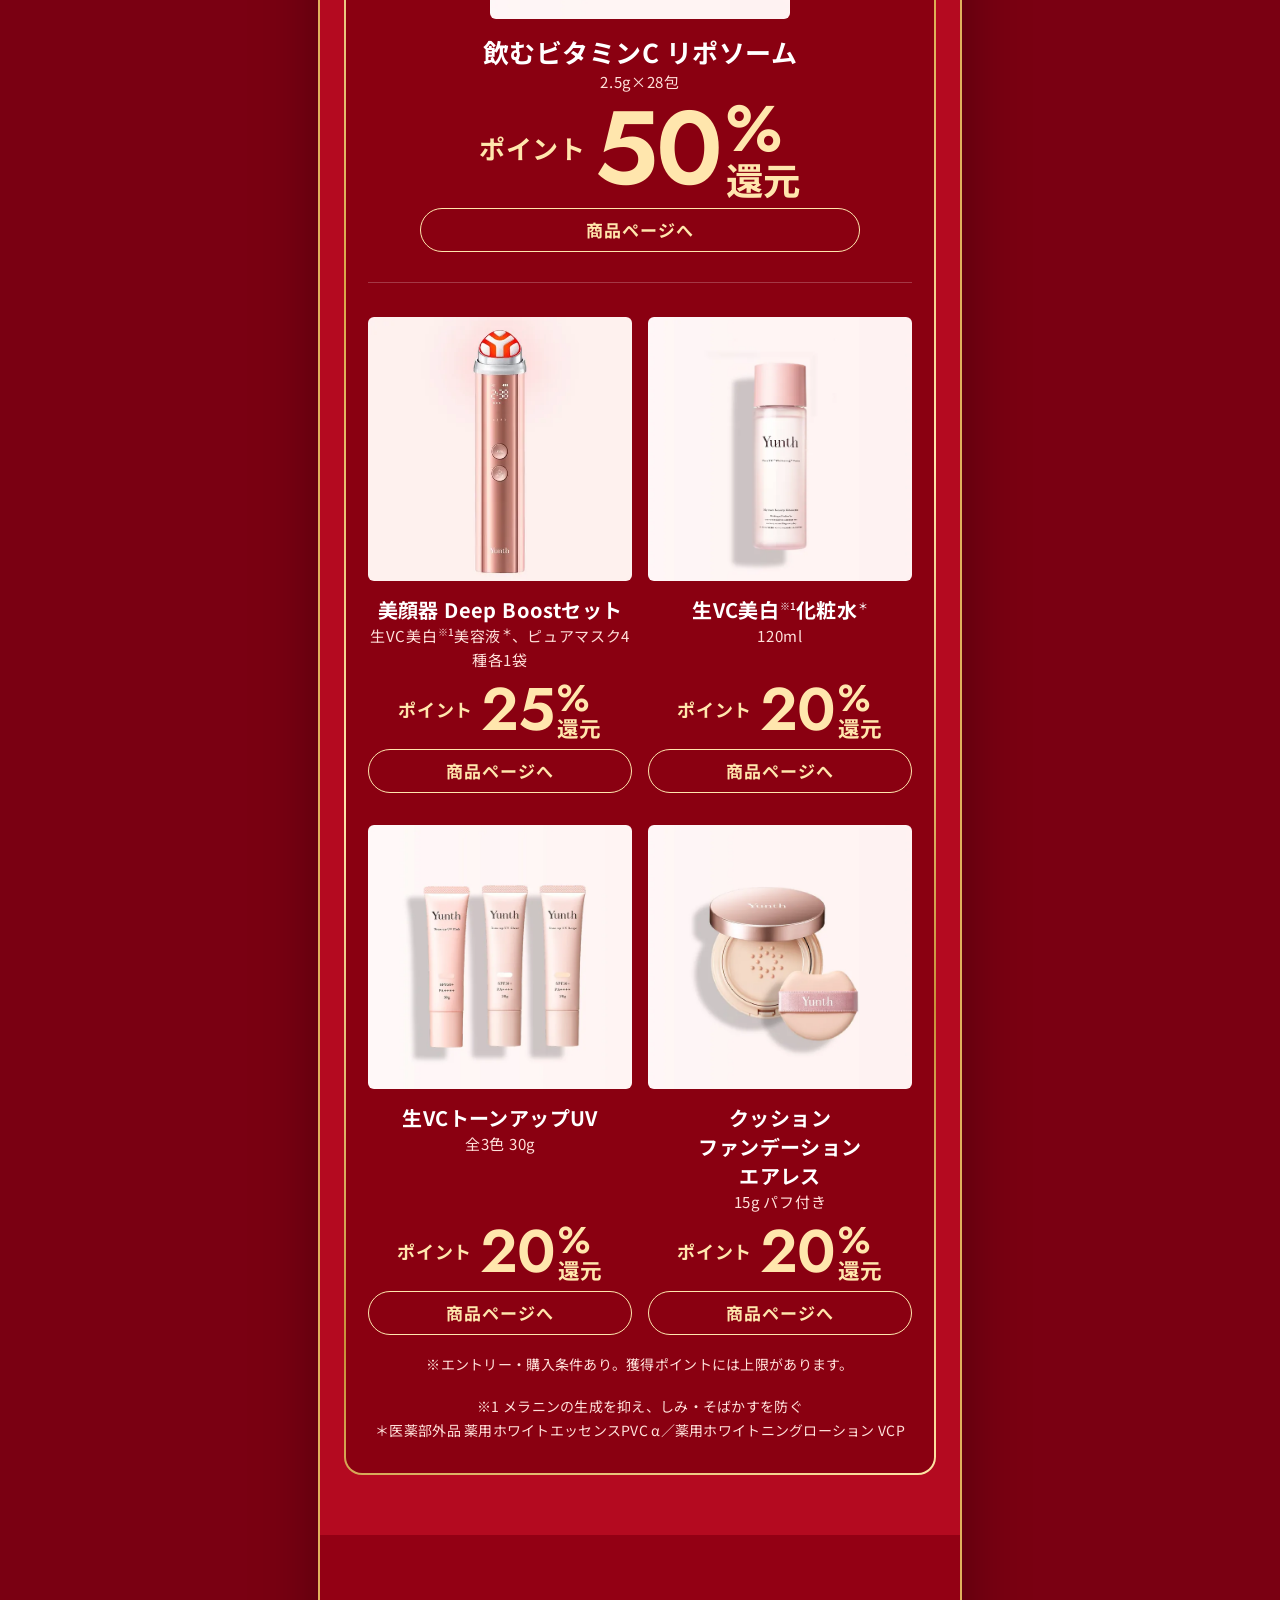
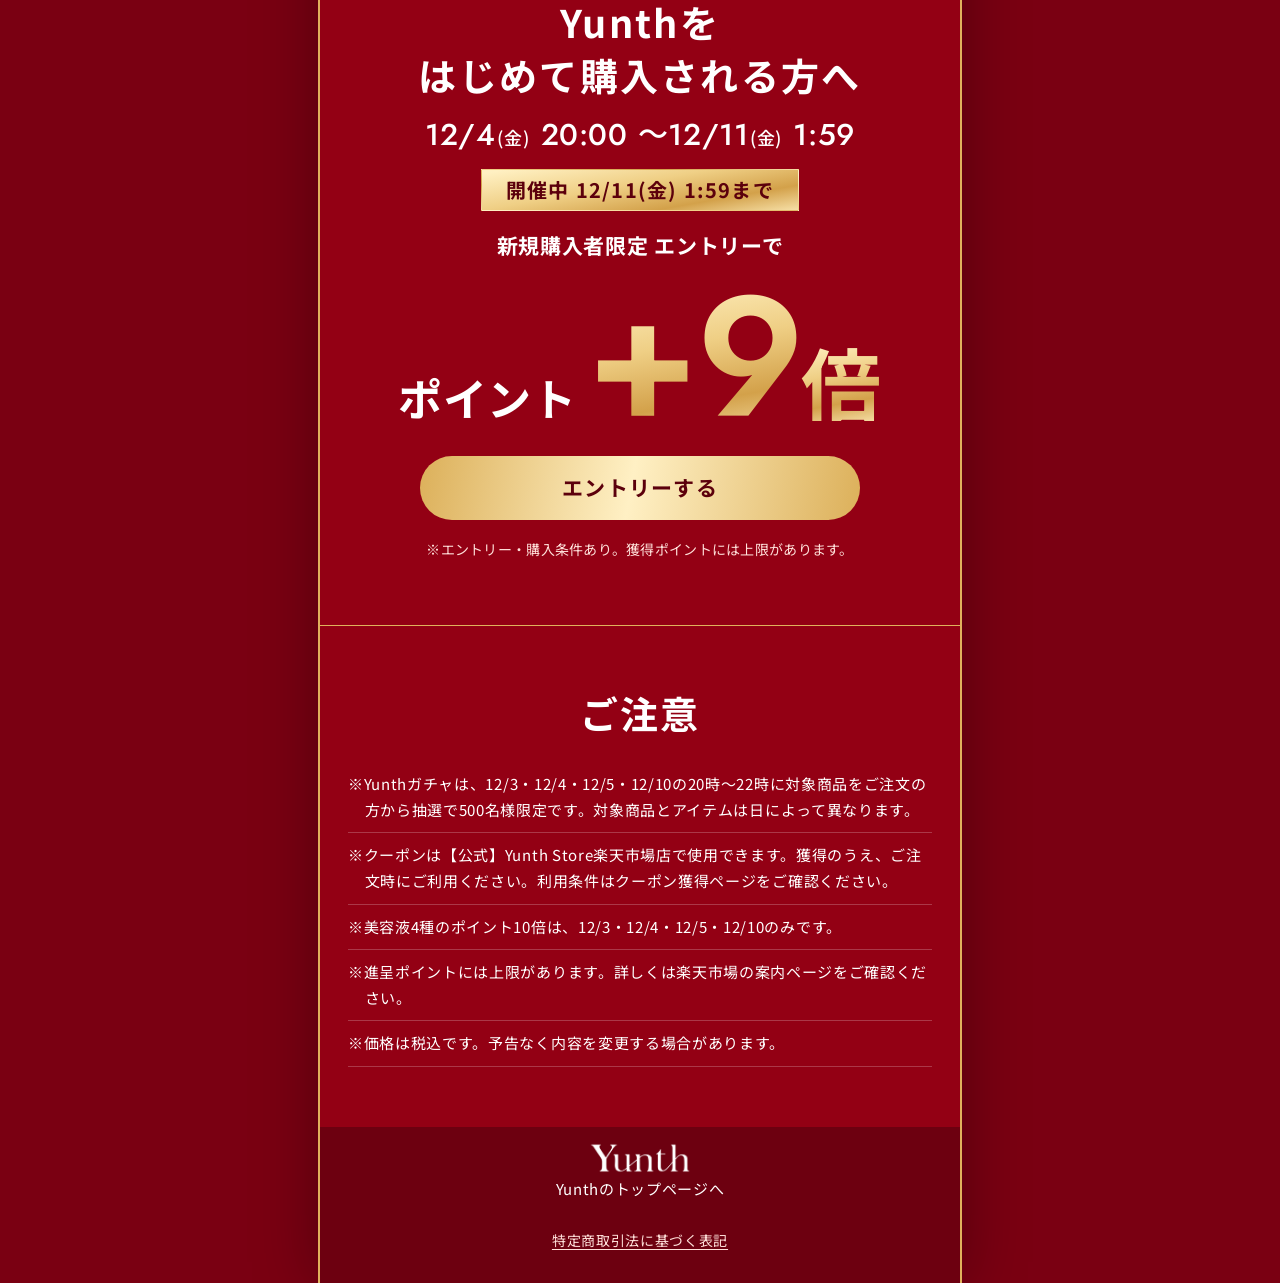
==== commit 7ea2f9bd: "fix: FV下の注釈をクーポンの注釈に変更 Co-Authored-By: Claude Opus 5.5 <noreply@anthropic.com>" ====
--- a/red.html
+++ b/red.html
@@ -11,7 +11,7 @@
 <link rel="preconnect" href="https://fonts.gstatic.com" crossorigin>
 <link rel="stylesheet" href="https://fonts.googleapis.com/css2?family=Jost:wght@300;400;500;600;700&family=Noto+Sans+JP:wght@400;500;700&display=swap">
 <link rel="stylesheet" href="style.css?v=11">
-<link rel="stylesheet" href="theme.css?v=6">
+<link rel="stylesheet" href="theme.css?v=7">
 </head>
 <body>
 <canvas class="snow snow--bg" data-snow="bg" aria-hidden="true"></canvas>
@@ -59,7 +59,7 @@
       <span class="d"><i>12/3 10:00</i><i>〜12/11 9:59</i></span>
     </a>
   </section>
-  <p class="fv__note">美白＊・シミ対策＊：メラニンの生成を抑え、しみ・そばかすを防ぐ<br>水光肌：うるおいとツヤのある肌印象のこと</p>
+  <p class="fv__note">※利用条件はクーポン獲得ページでご確認ください。</p>
 
   <!-- カレンダー(スマホは閉じた状態。押すと開く) -->
   <section class="sec calsec" id="calendar" data-title="カレンダー">
--- a/theme.css
+++ b/theme.css
@@ -159,3 +159,4 @@
 @media (prefers-reduced-motion:reduce){.snow{display:none!important}}
 /* 冒頭の注意書き: スマホで1行に収める */
 .fv__pre{padding:6px 8px;font-size:min(13px,3.05vw);white-space:nowrap}
+.fv__note{padding:6px 8px;font-size:min(13px,3.05vw);white-space:nowrap}
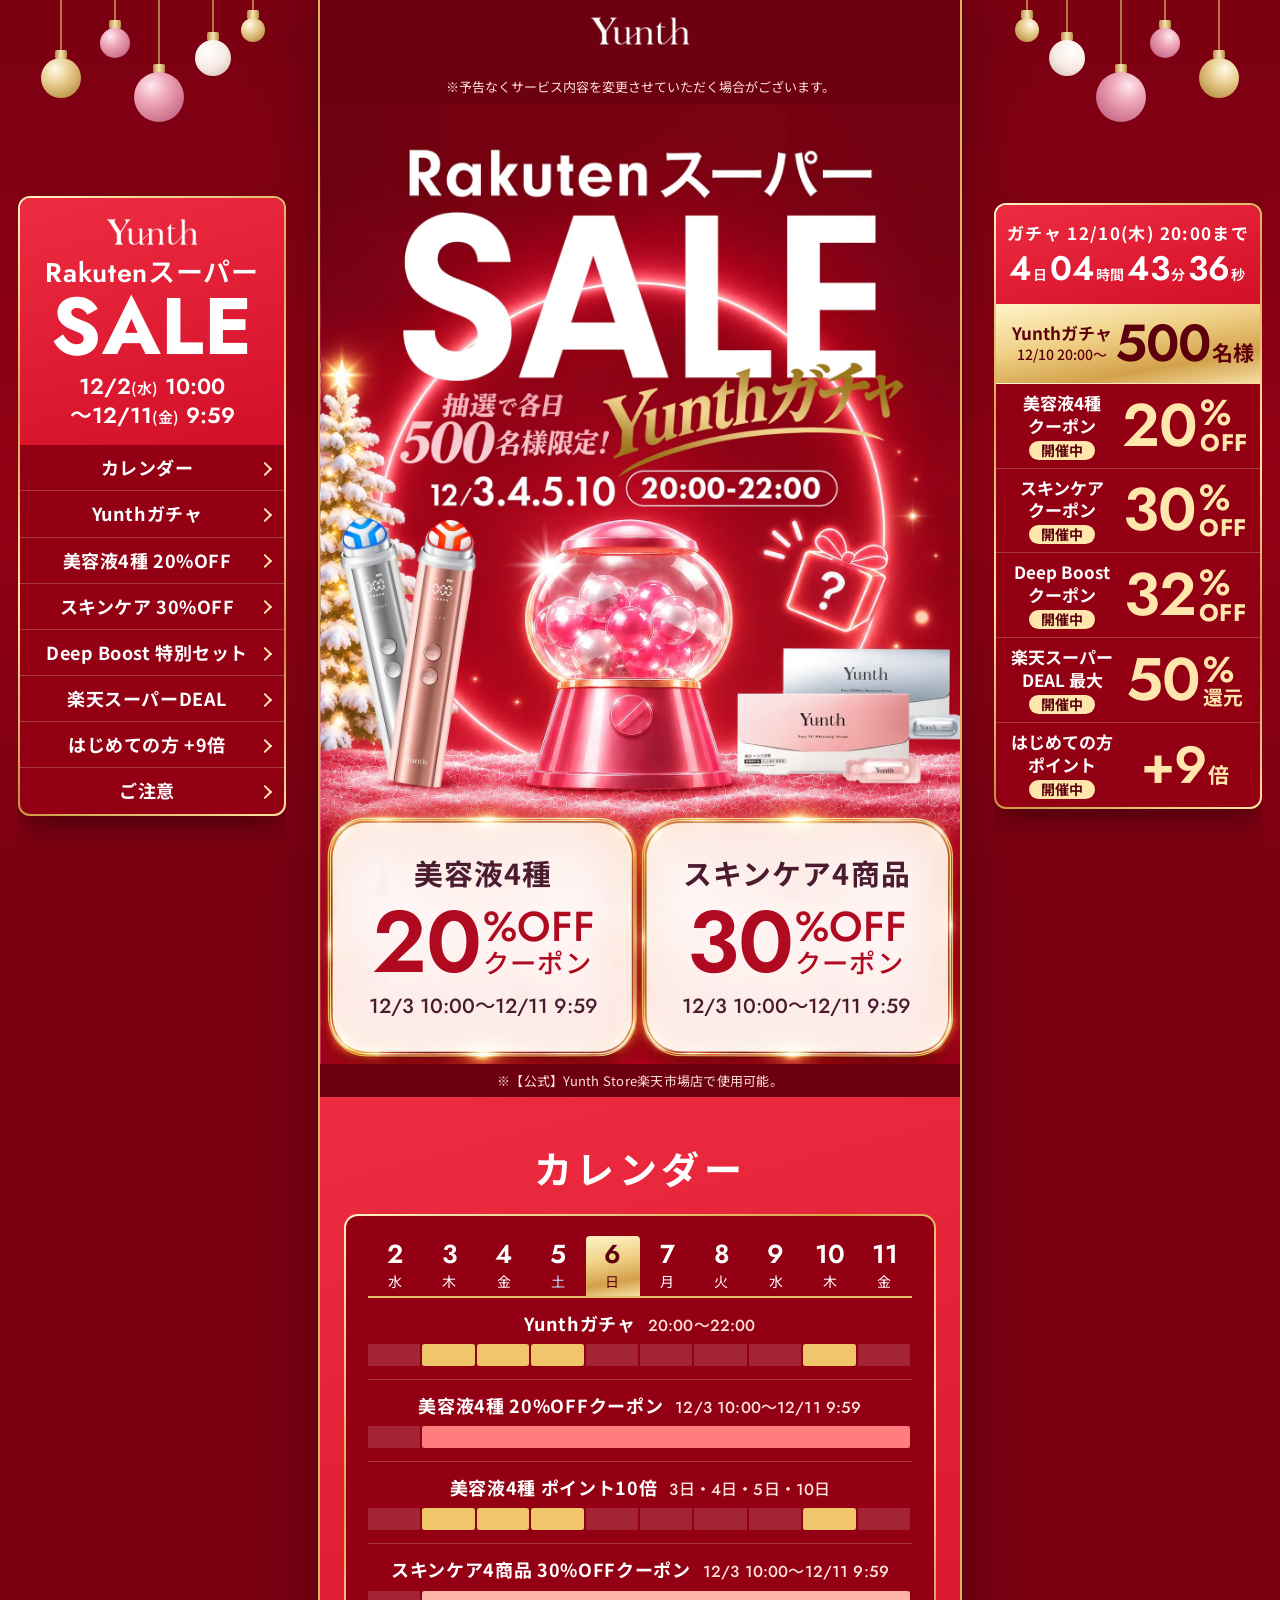
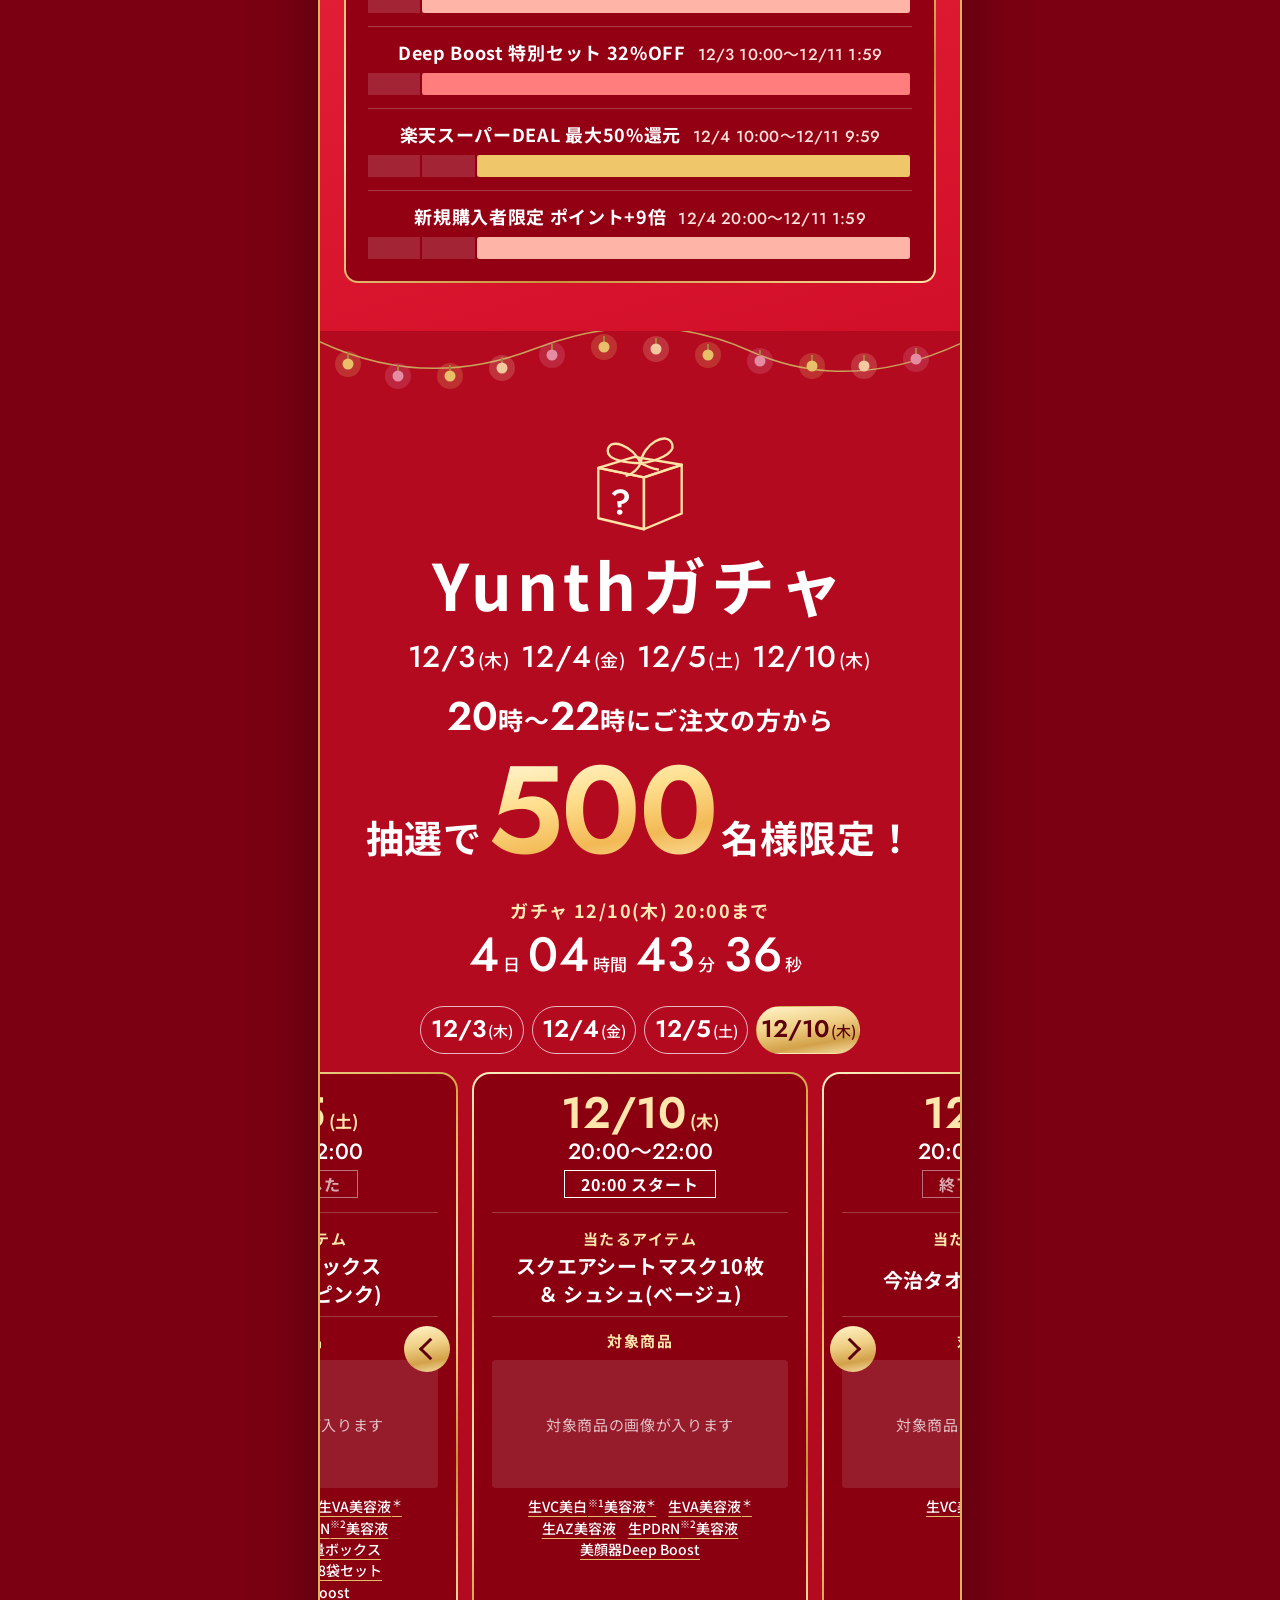
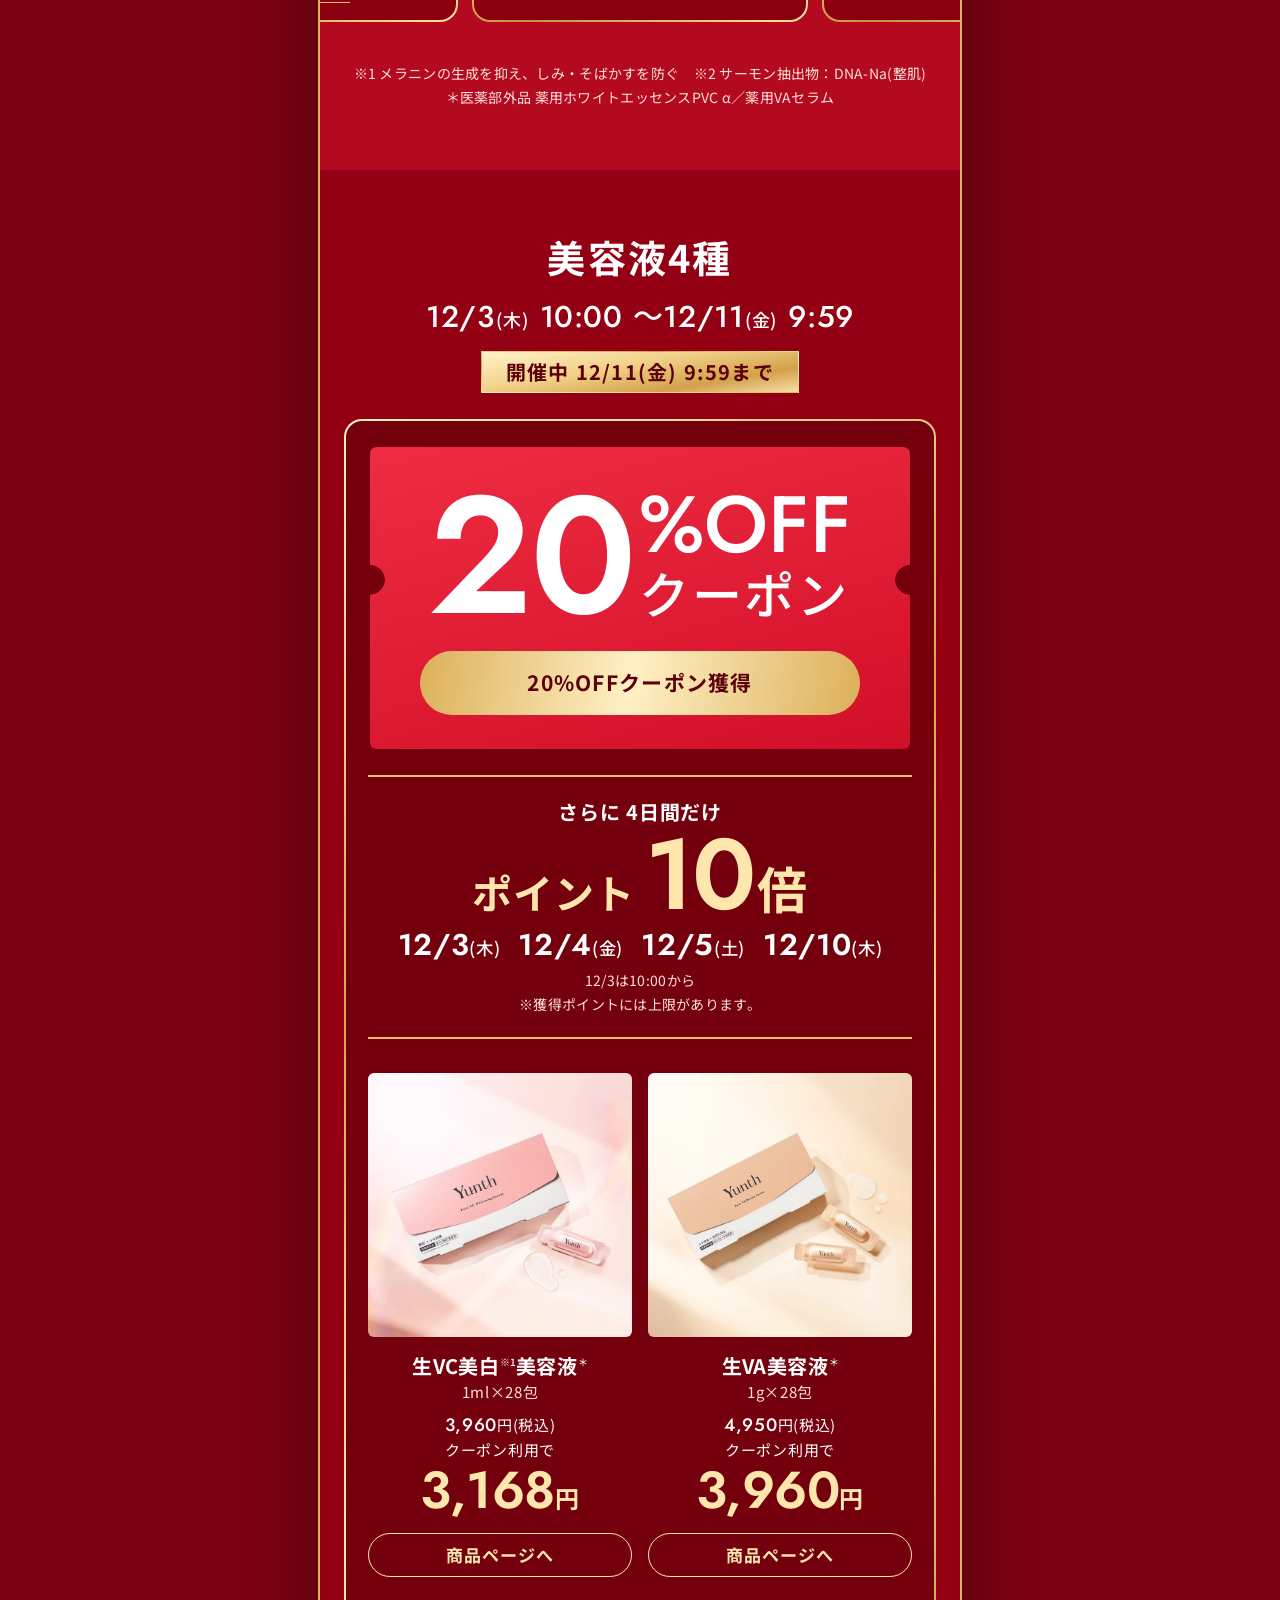
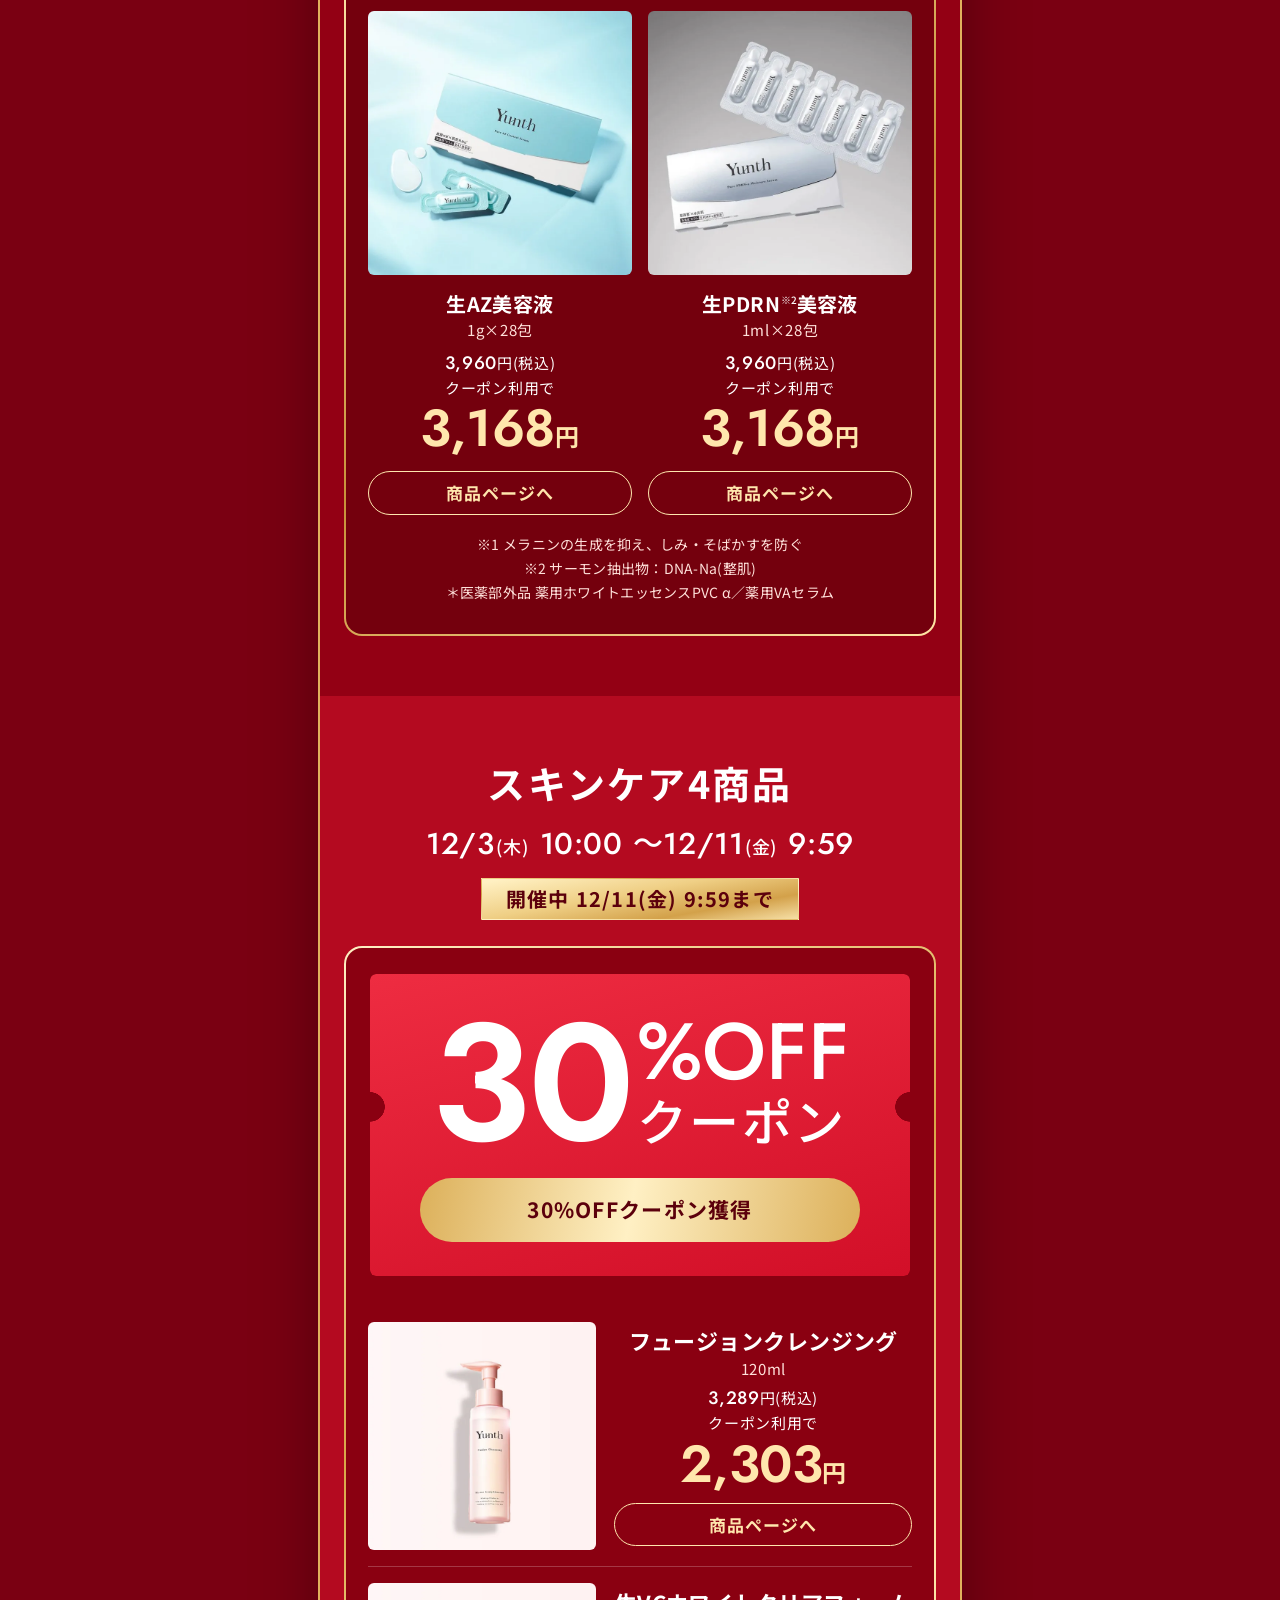
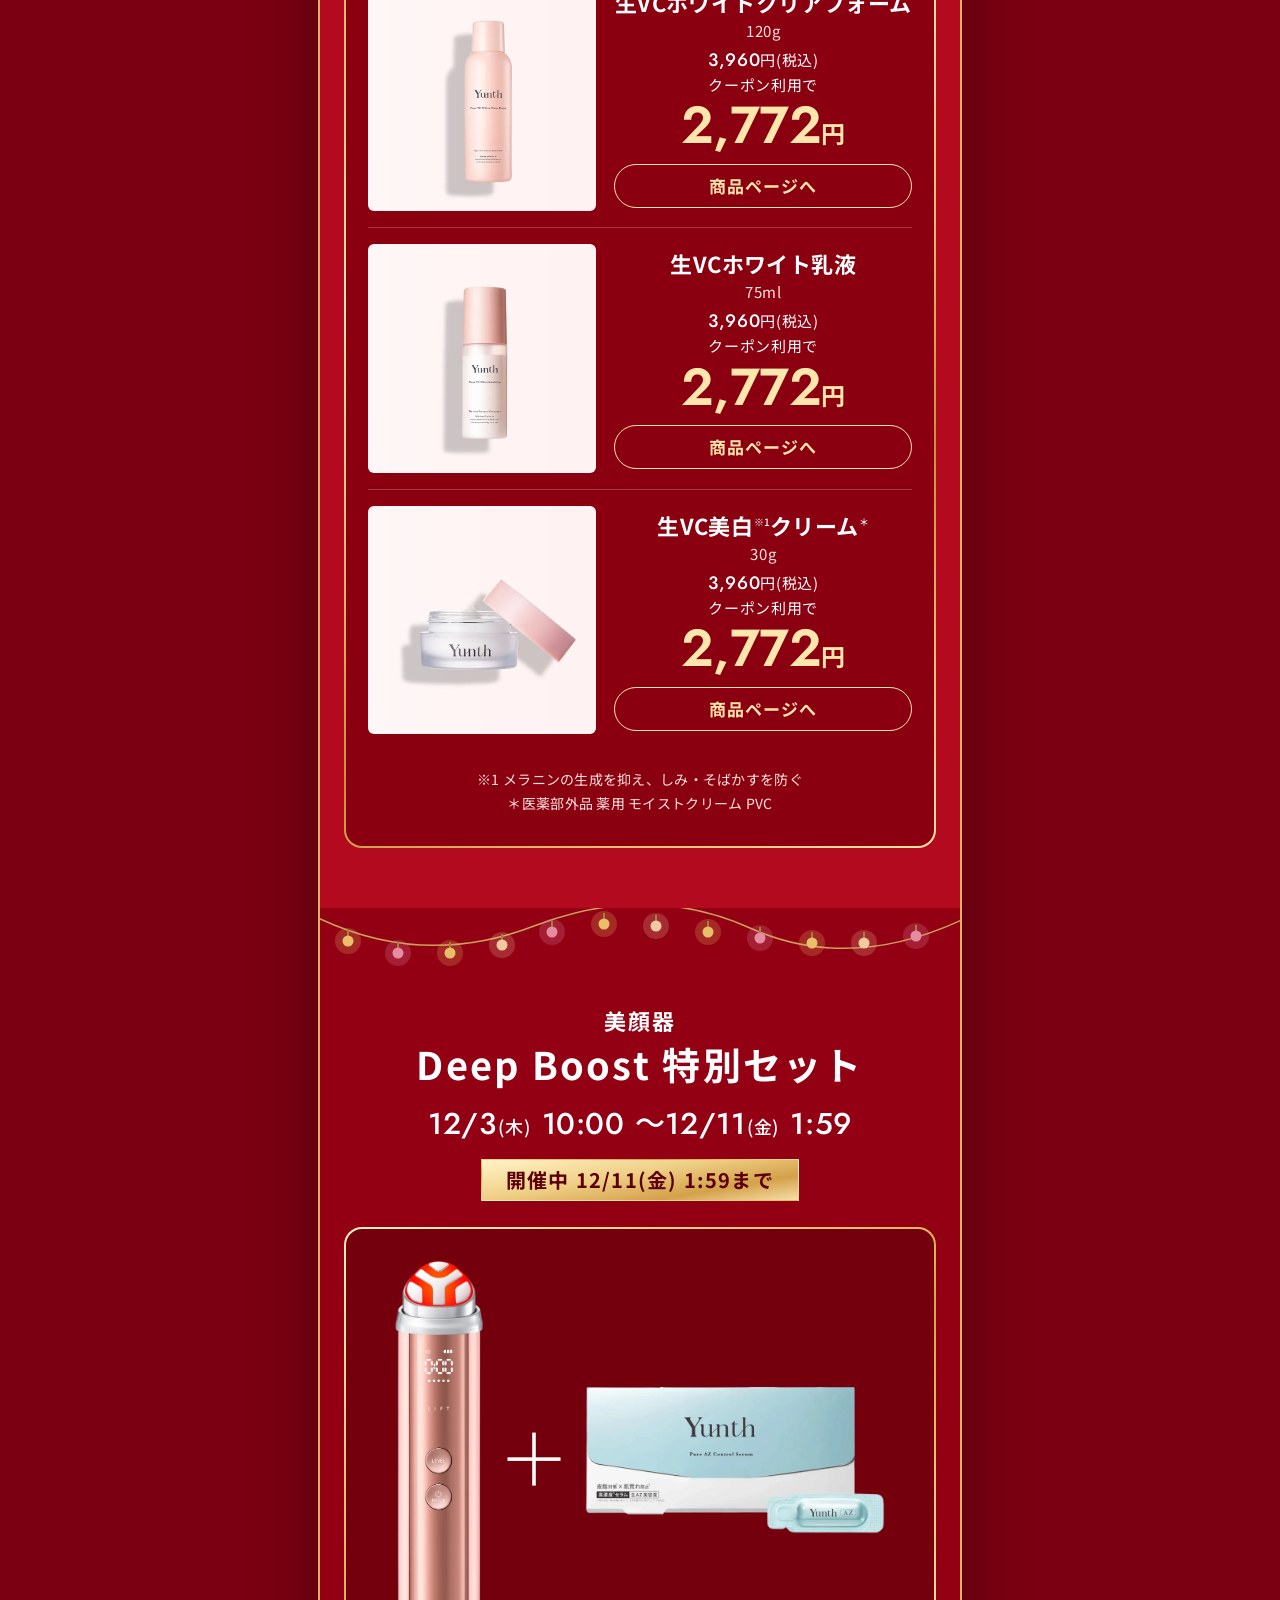
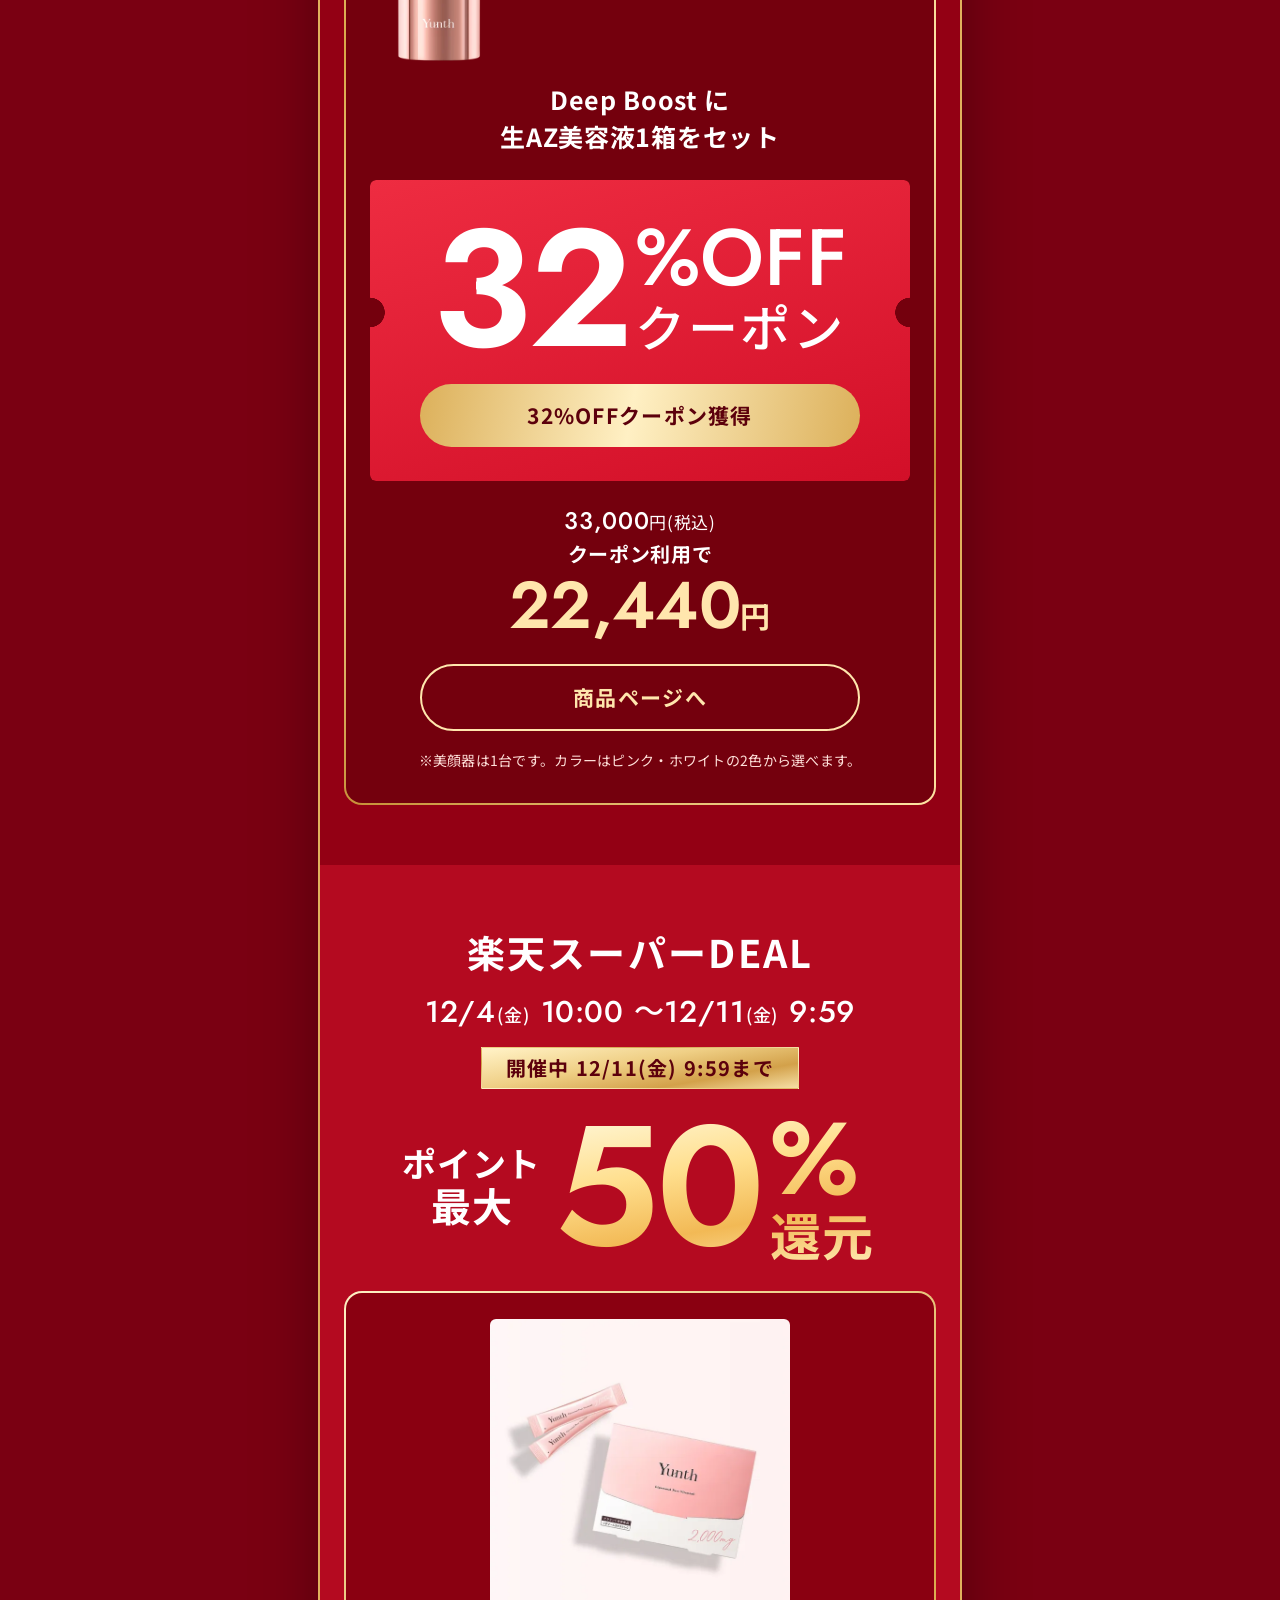
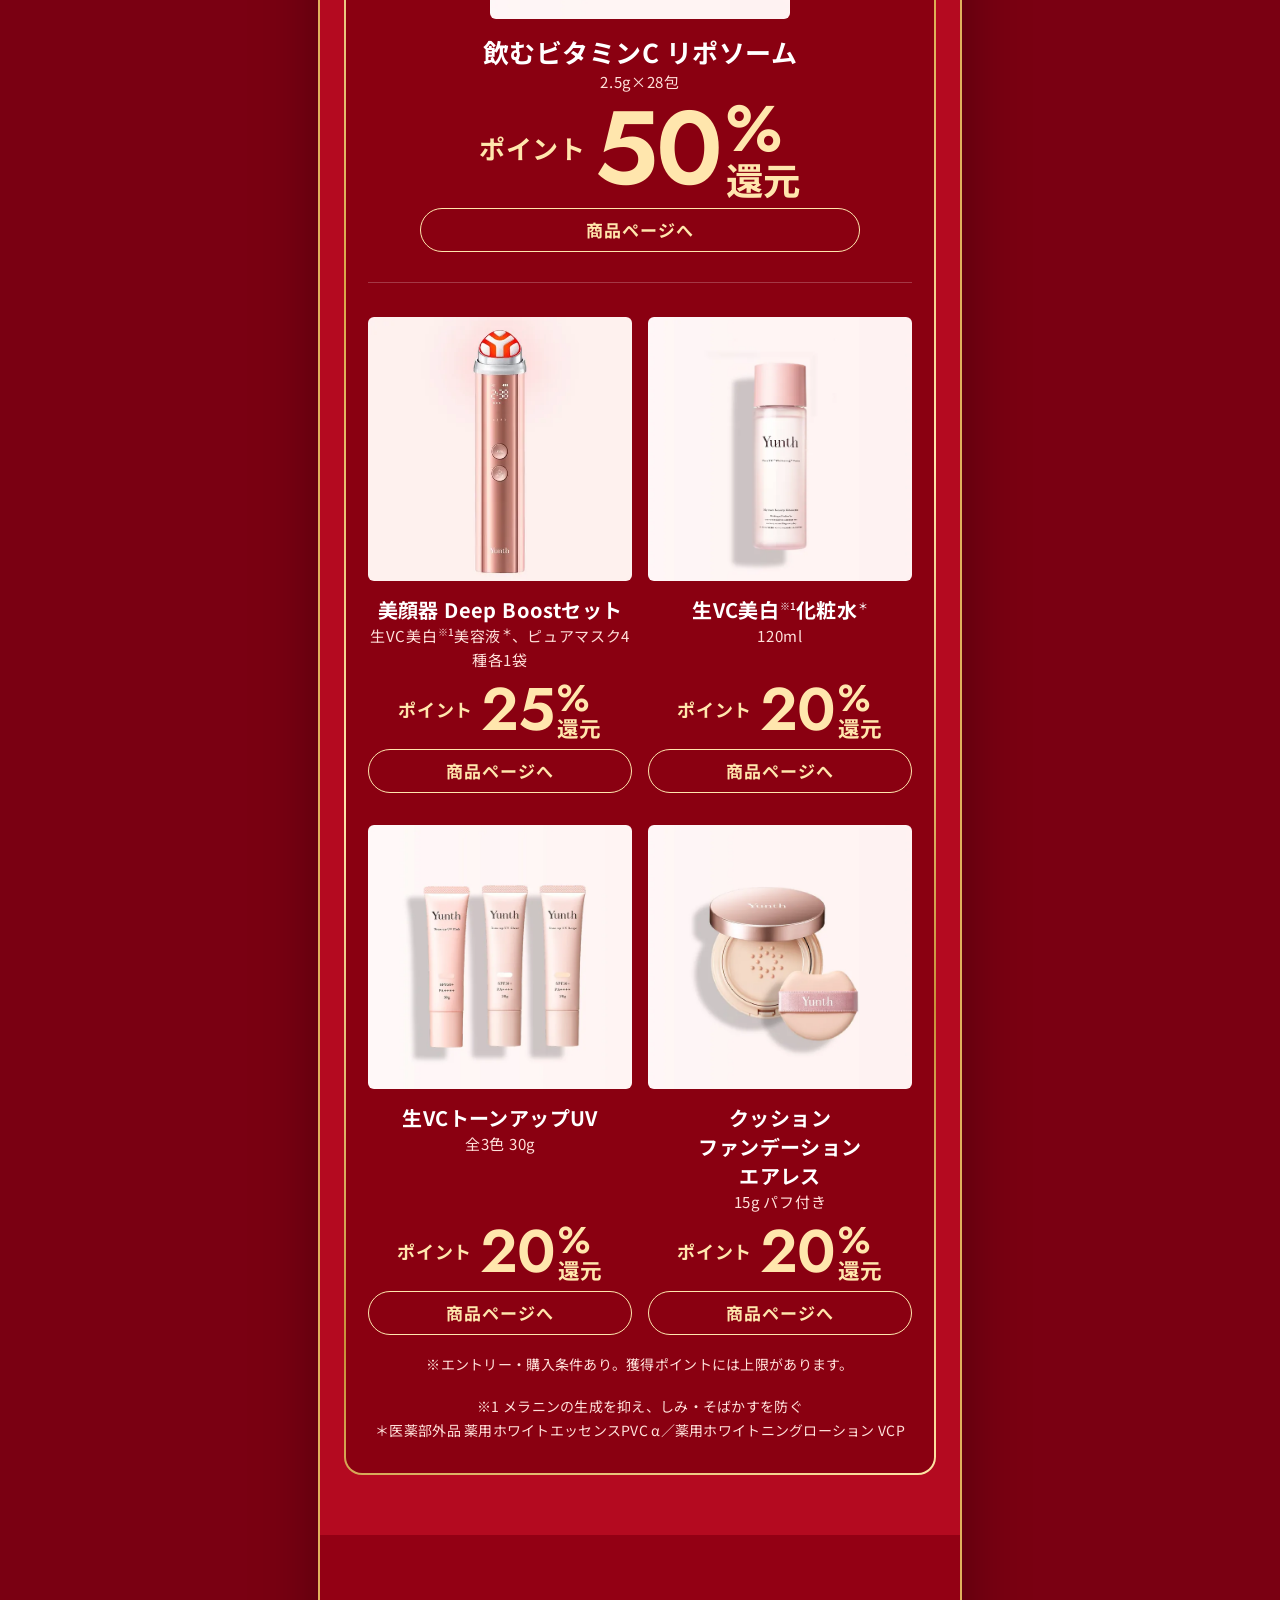
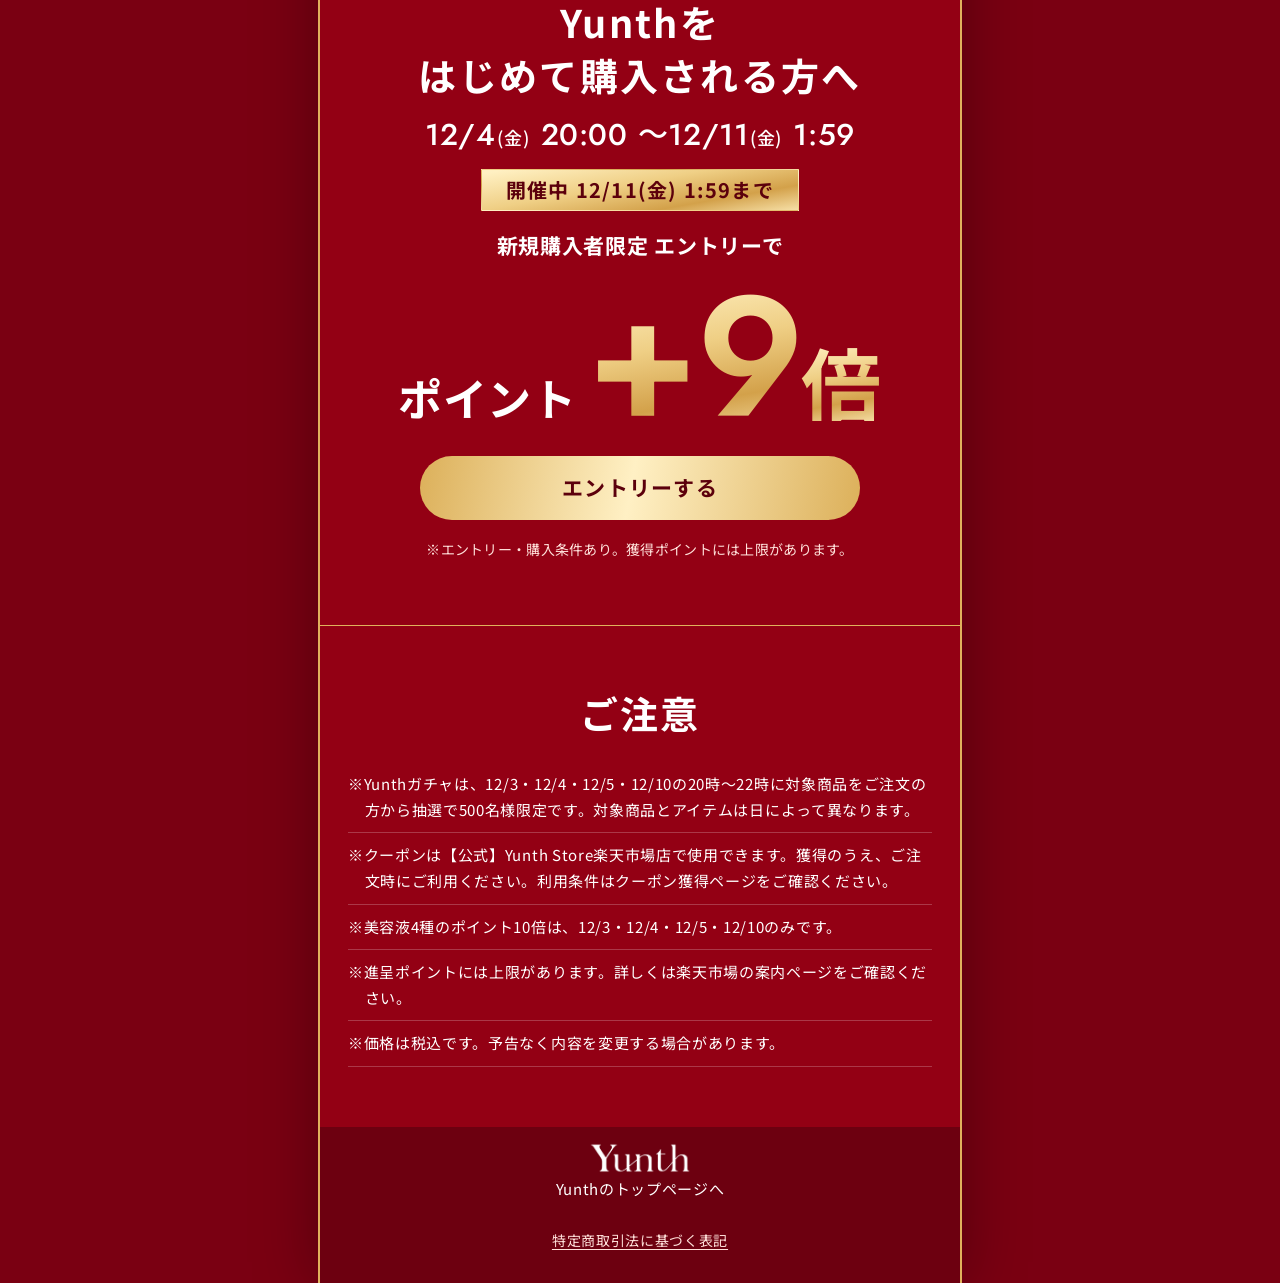
==== commit 9912b124: "fix: FV下のクーポン注釈の文言を修正 Co-Authored-By: Claude Opus 5.5 <noreply@anthropic.com>" ====
--- a/red.html
+++ b/red.html
@@ -59,7 +59,7 @@
       <span class="d"><i>12/3 10:00</i><i>〜12/11 9:59</i></span>
     </a>
   </section>
-  <p class="fv__note">※利用条件はクーポン獲得ページでご確認ください。</p>
+  <p class="fv__note">※【公式】Yunth Store楽天市場店で使用可能。</p>
 
   <!-- カレンダー(スマホは閉じた状態。押すと開く) -->
   <section class="sec calsec" id="calendar" data-title="カレンダー">
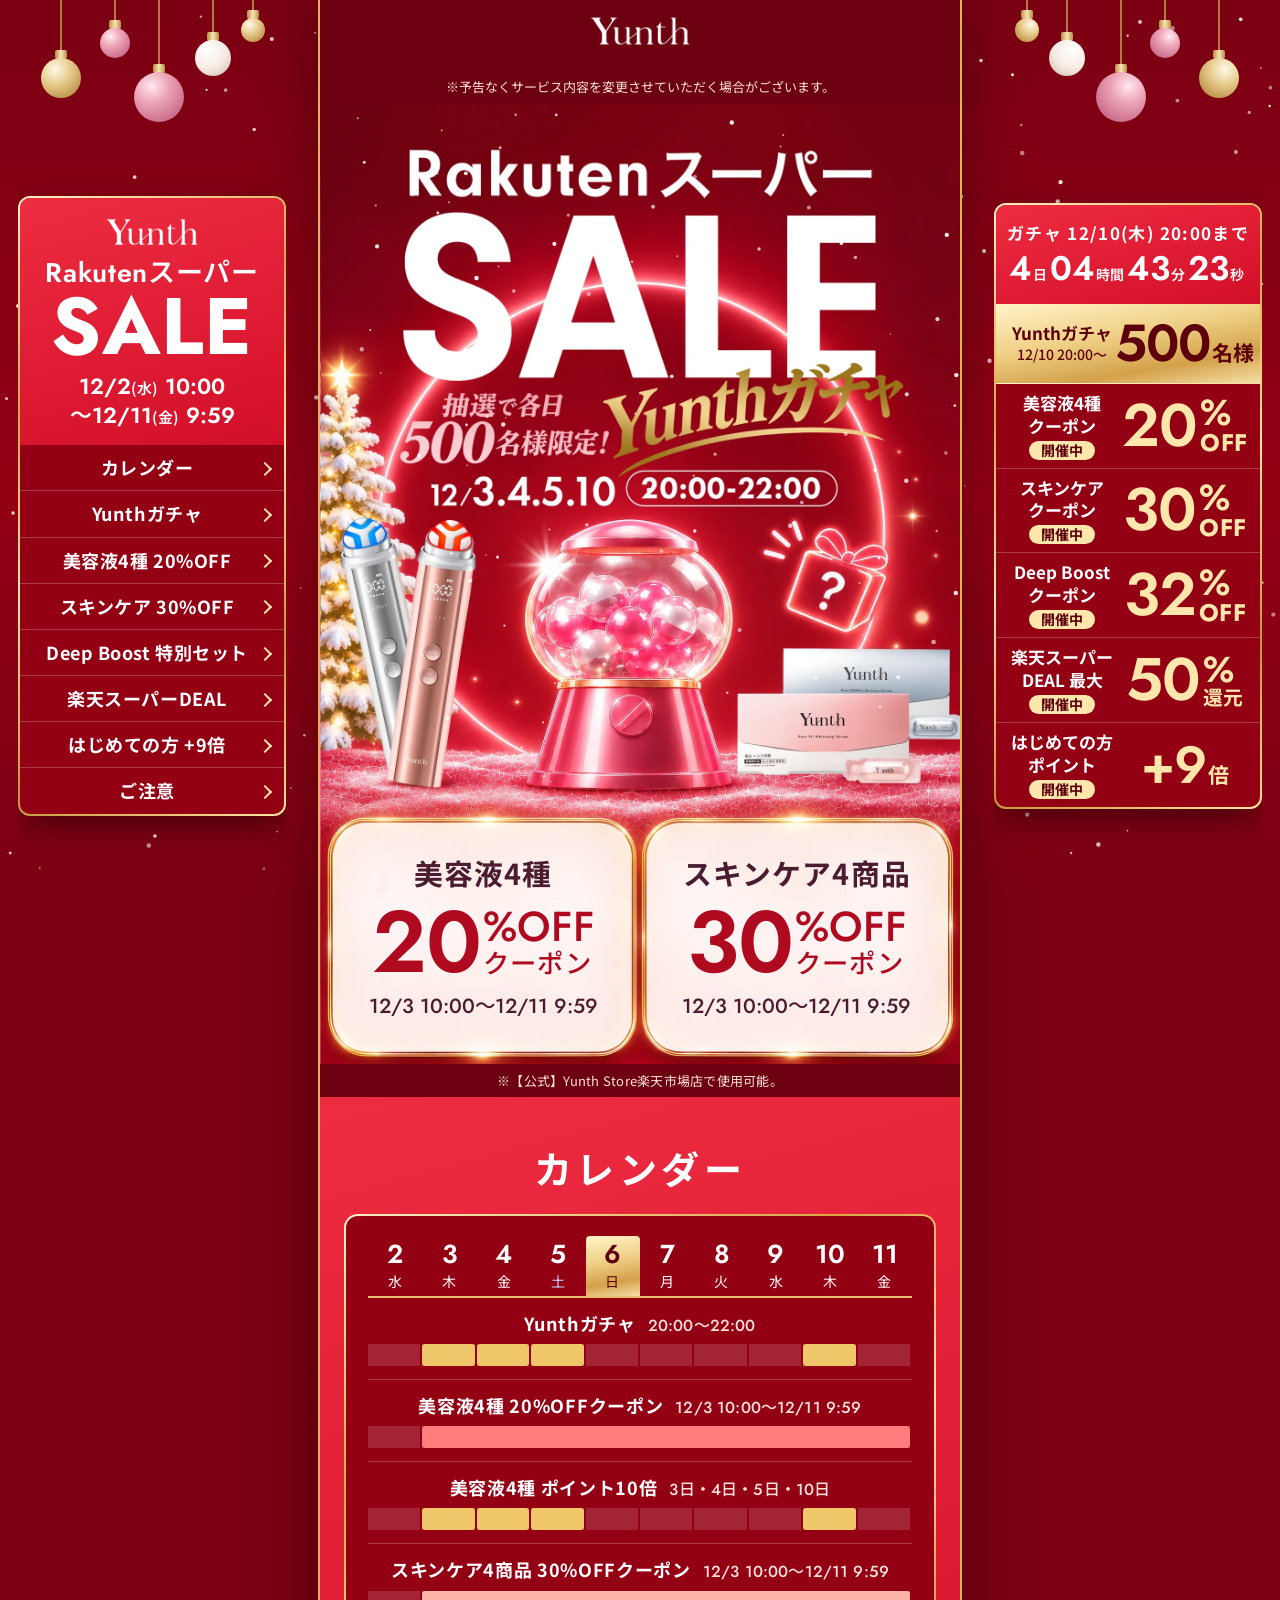
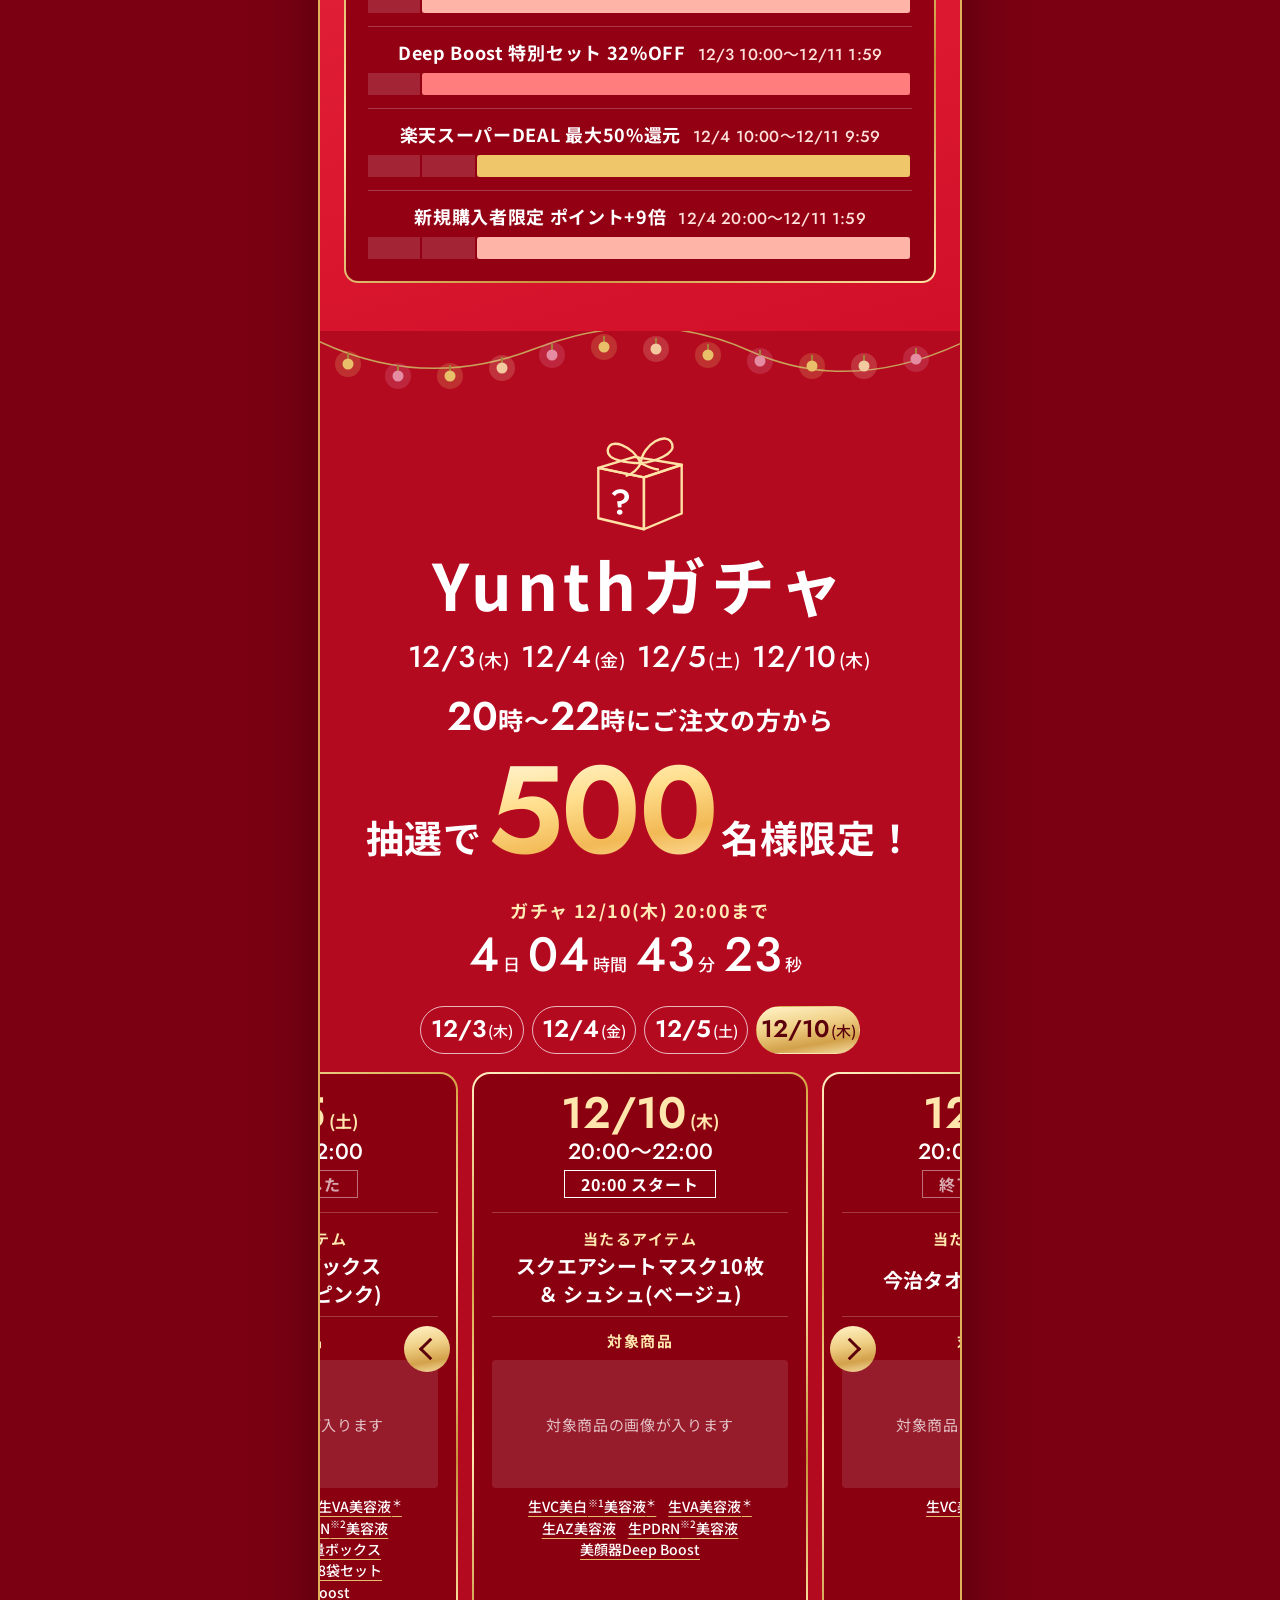
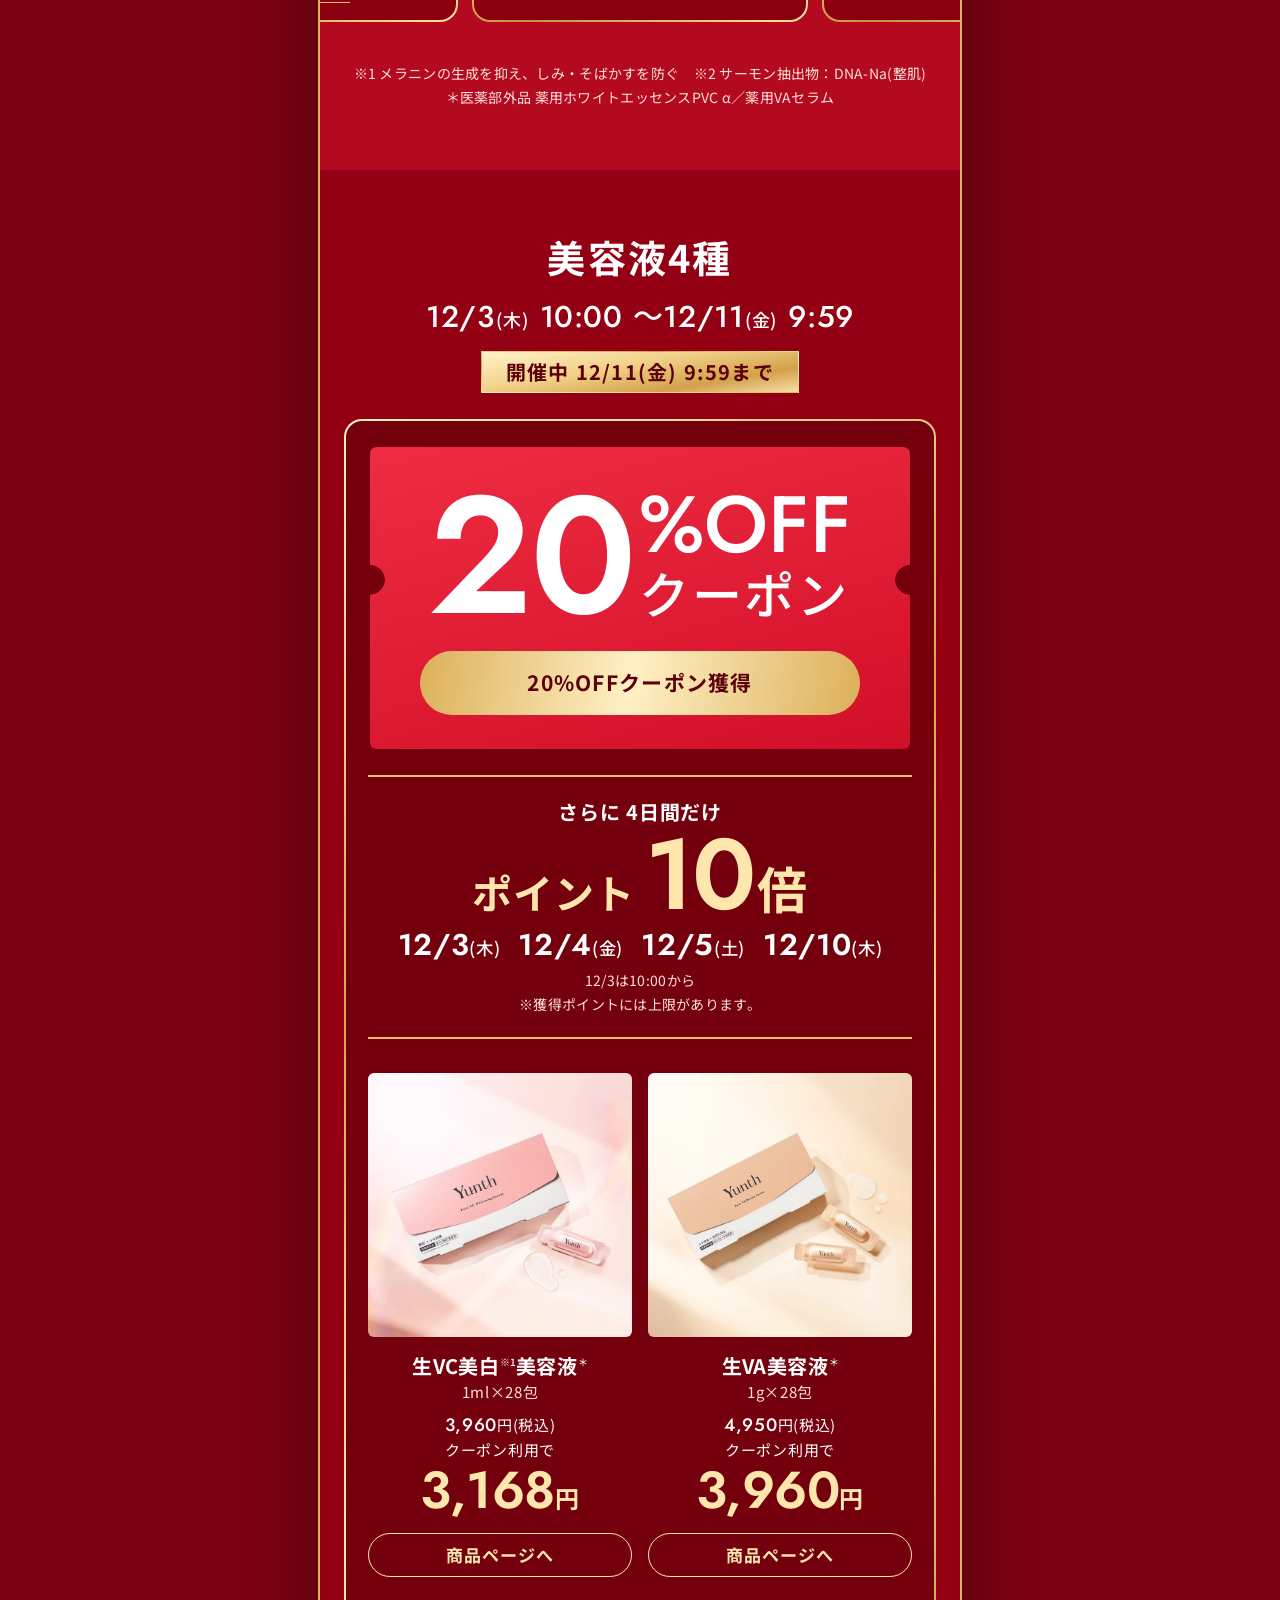
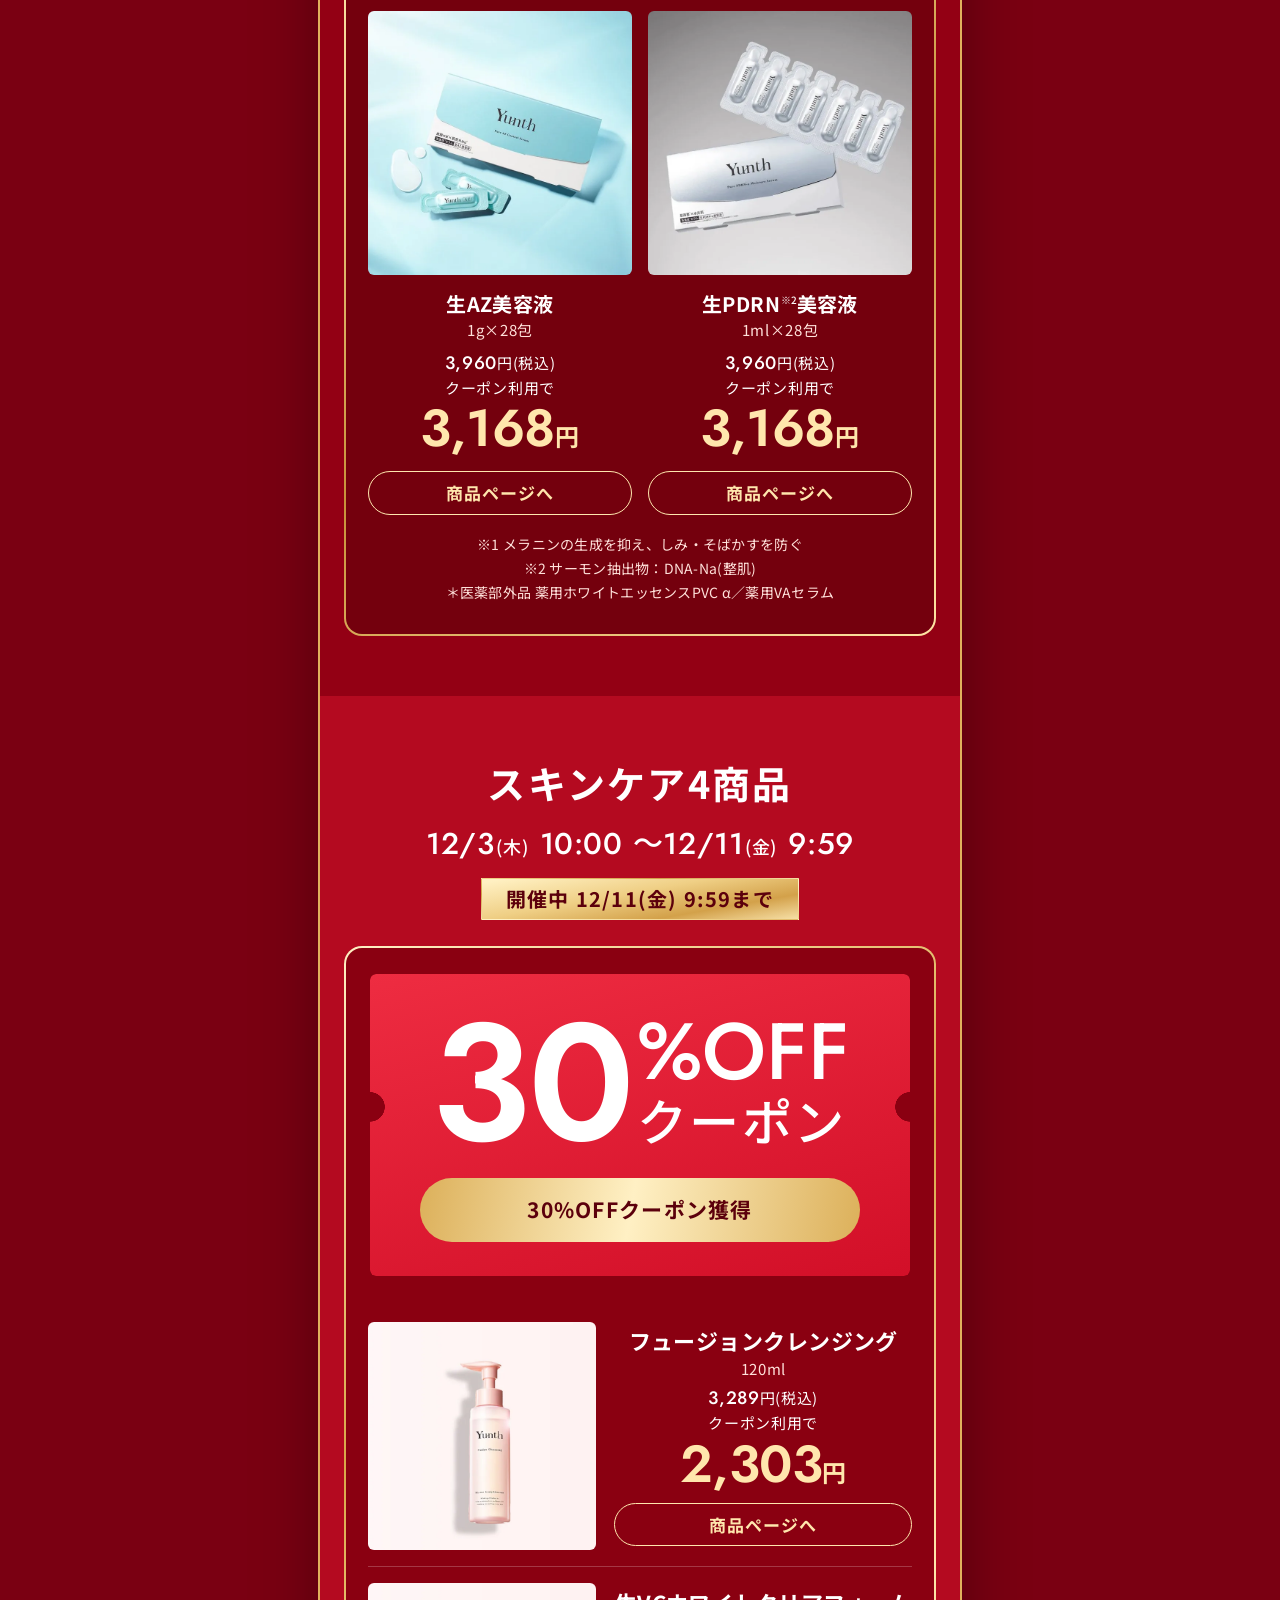
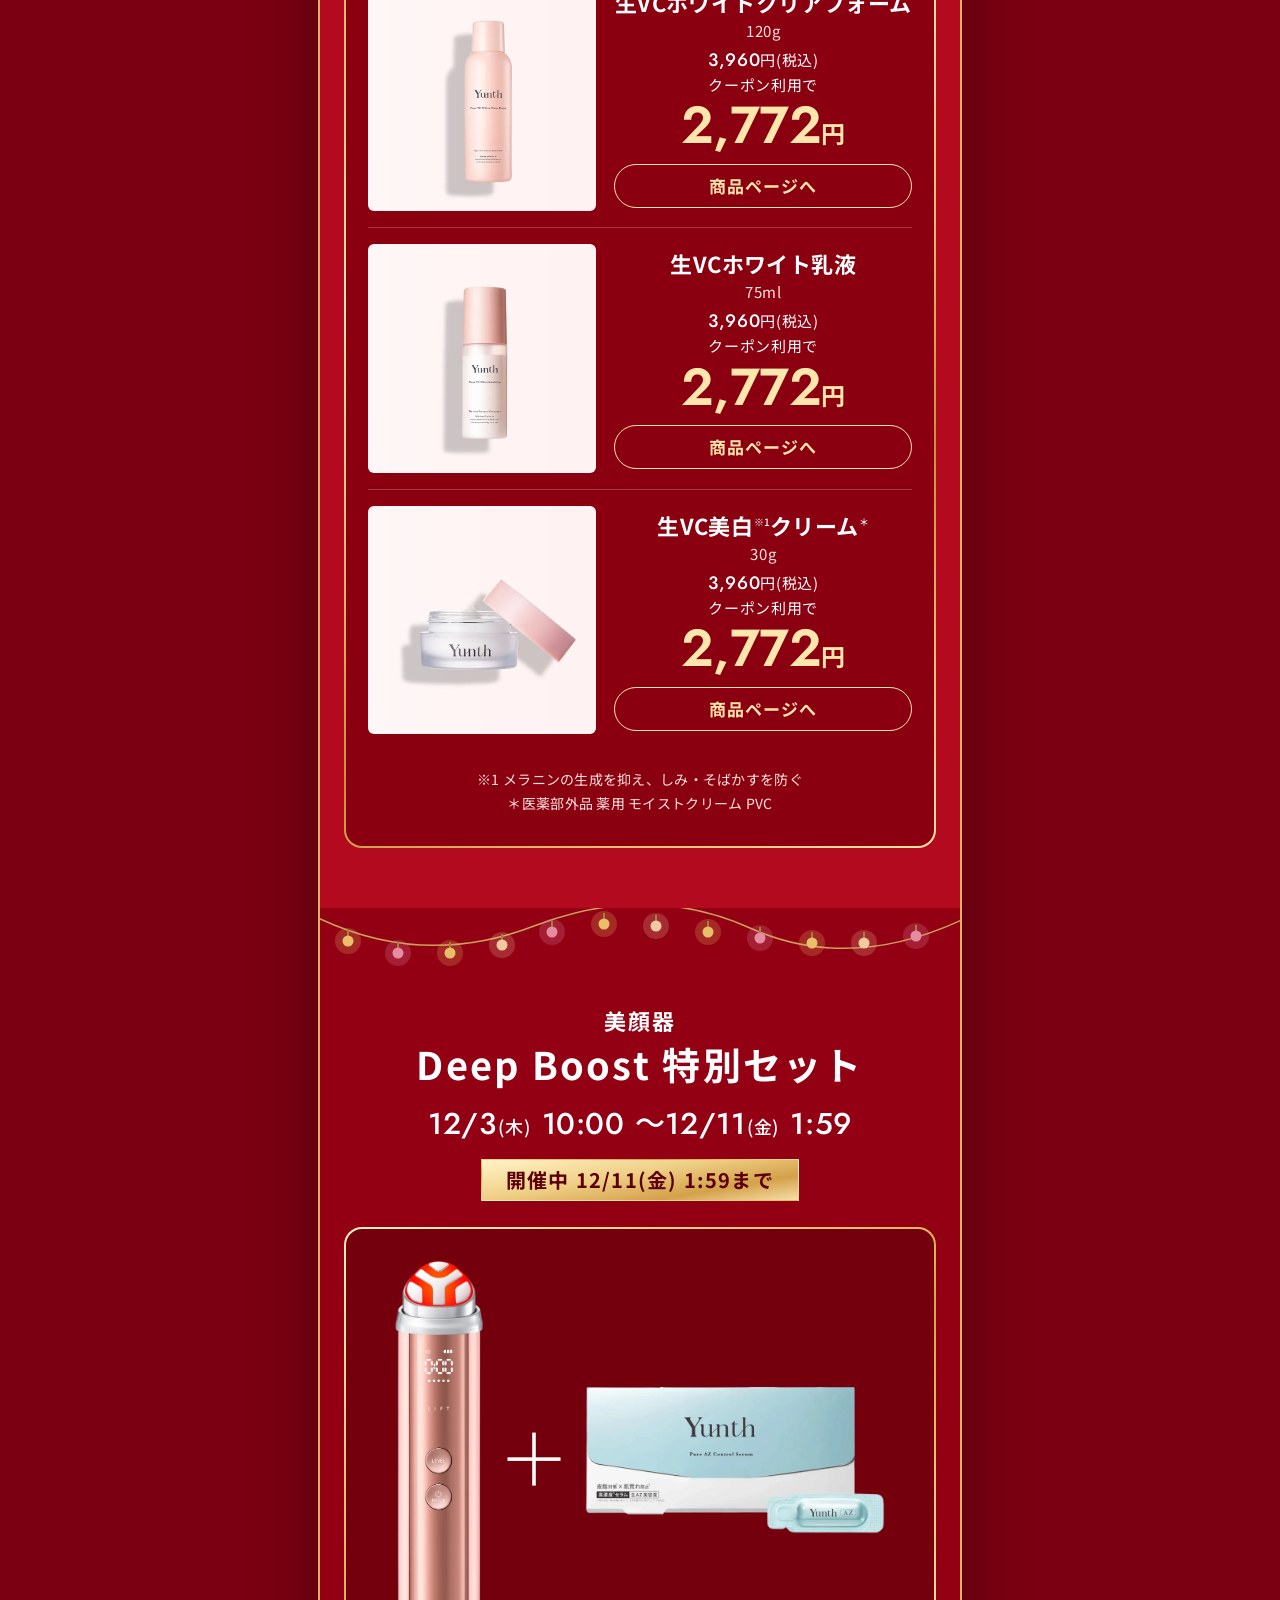
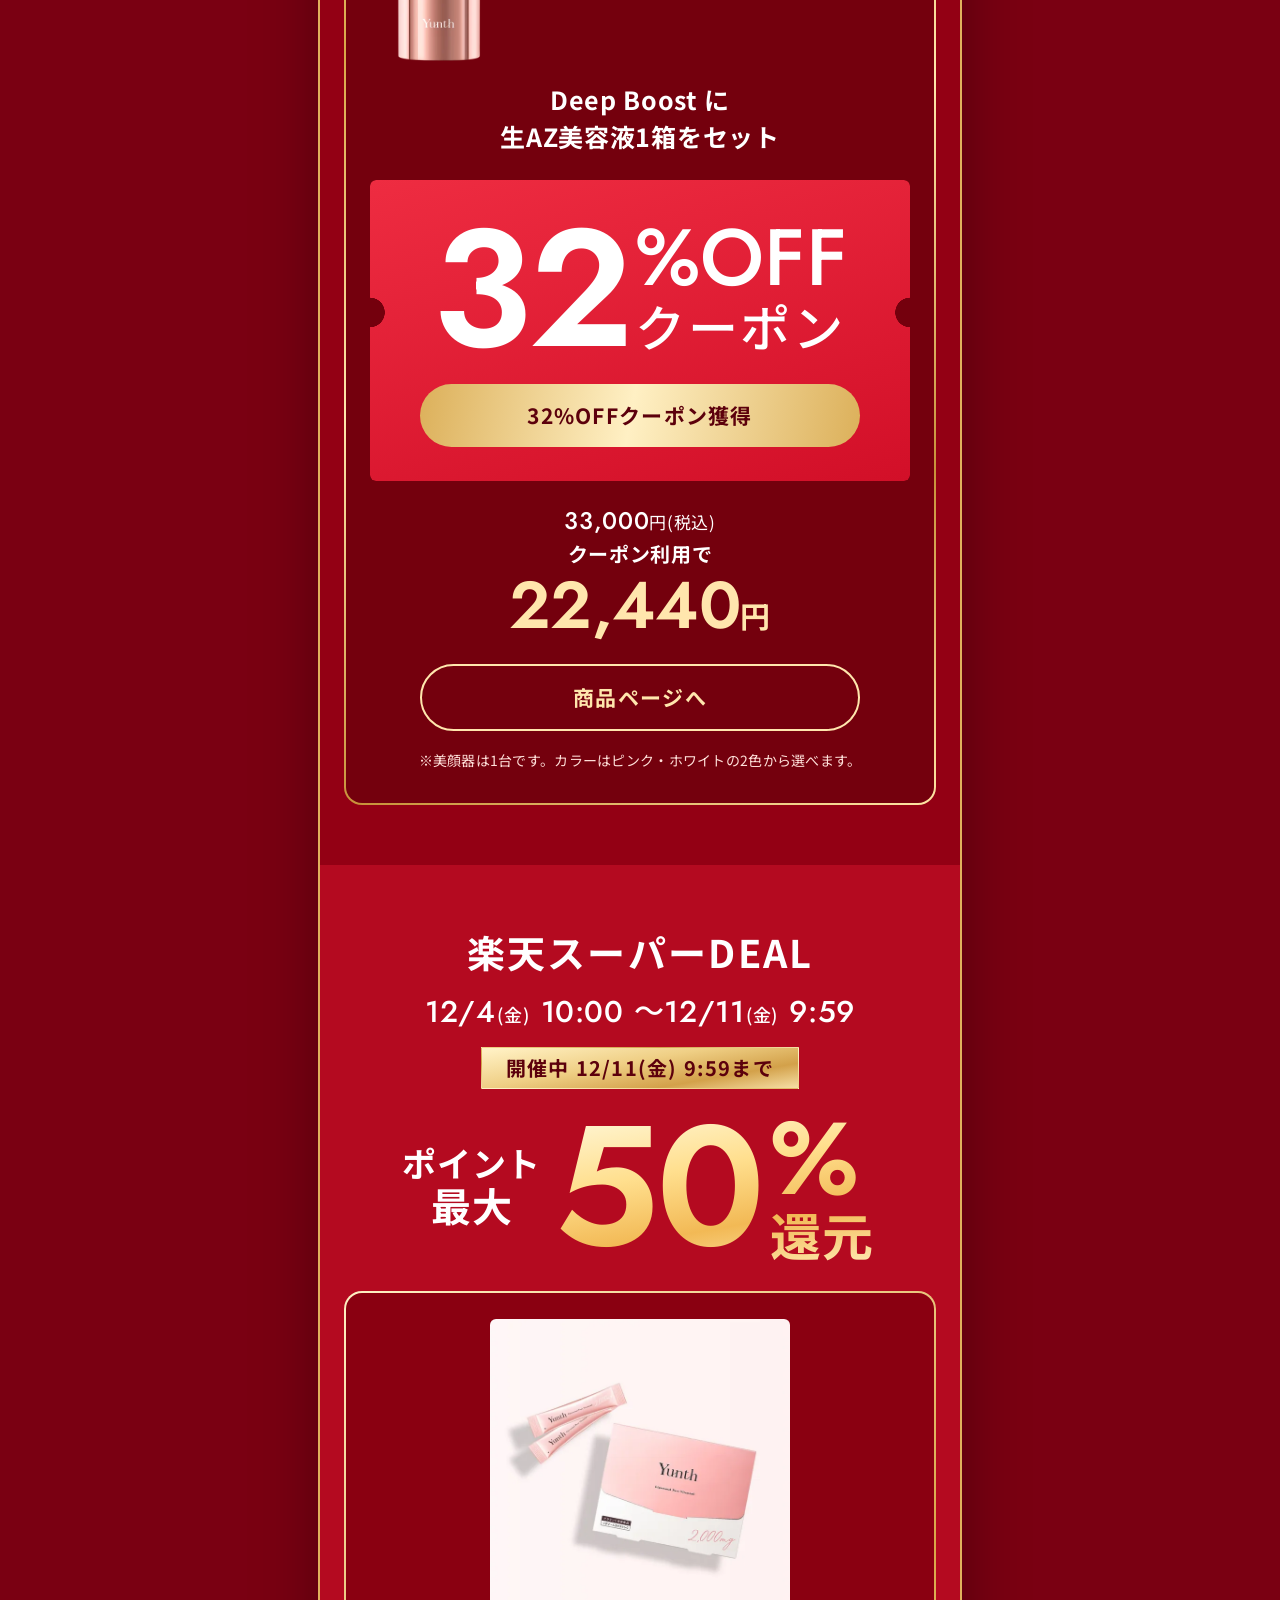
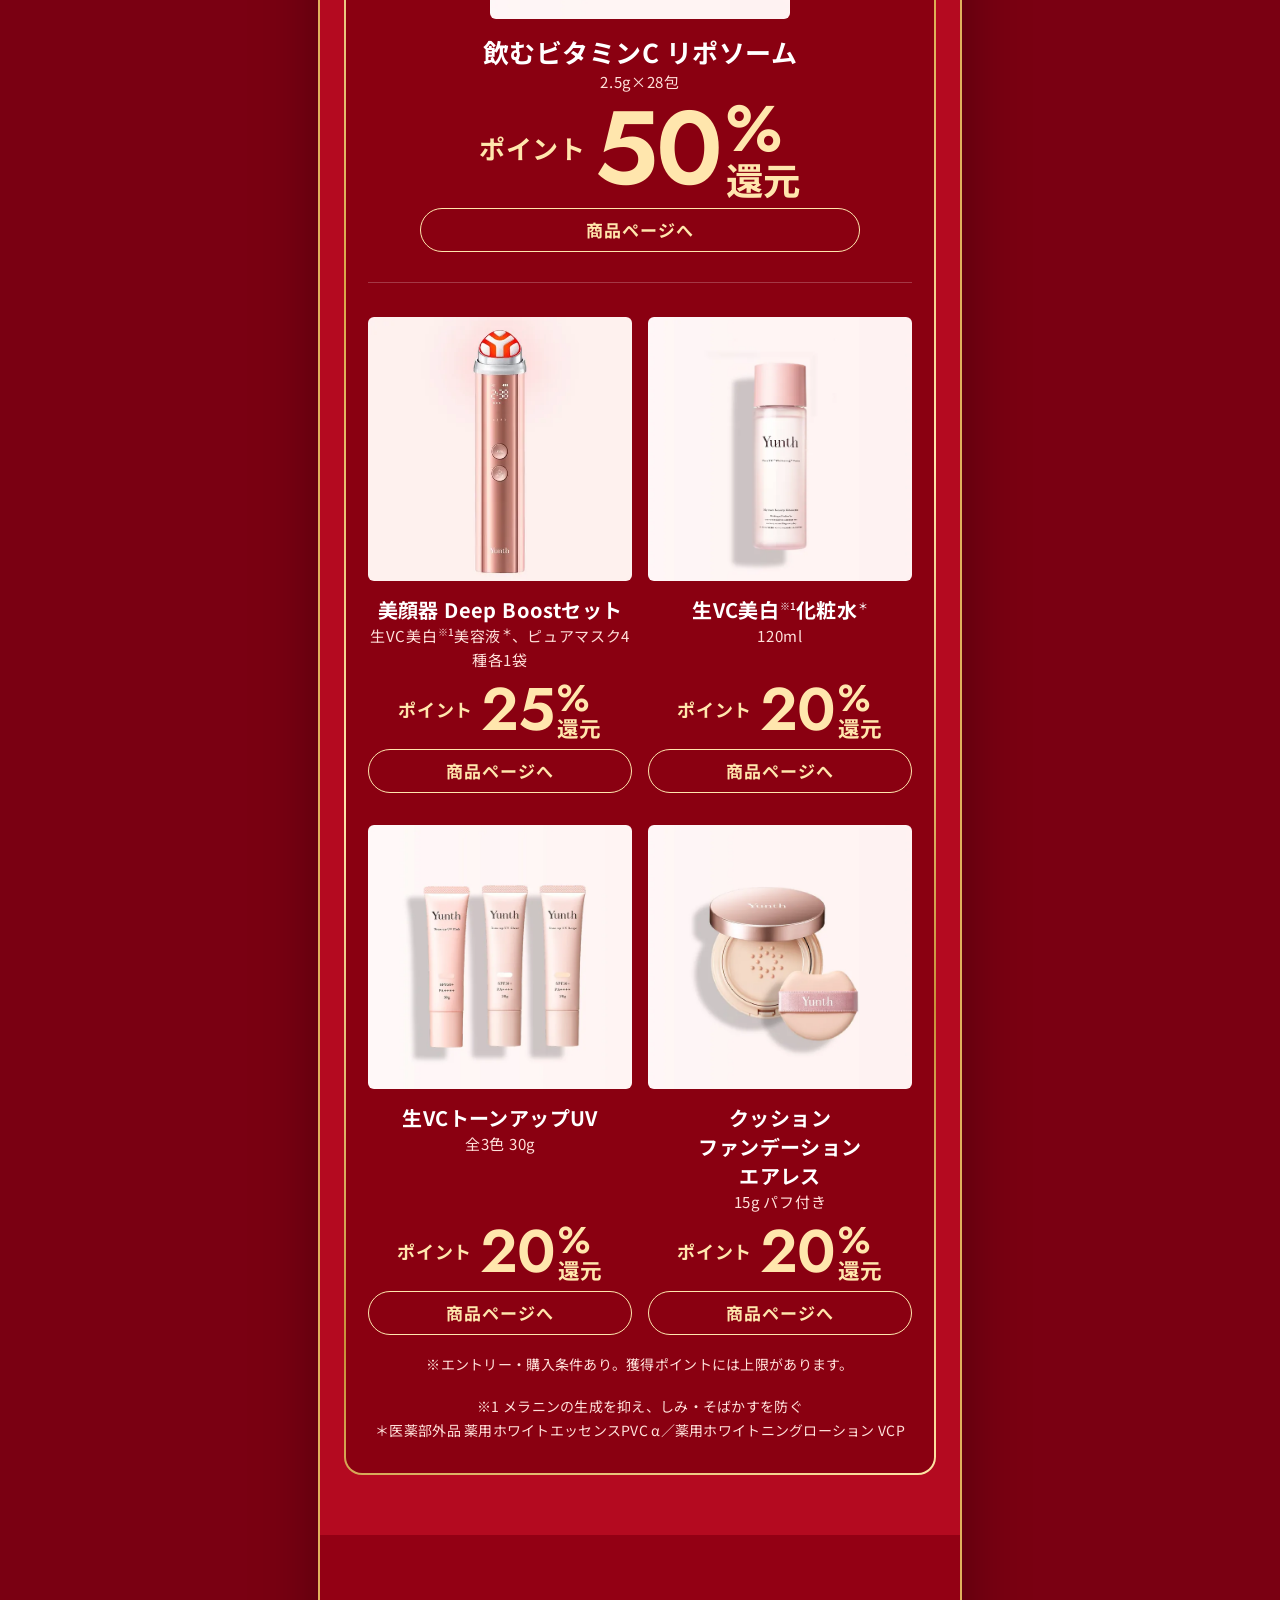
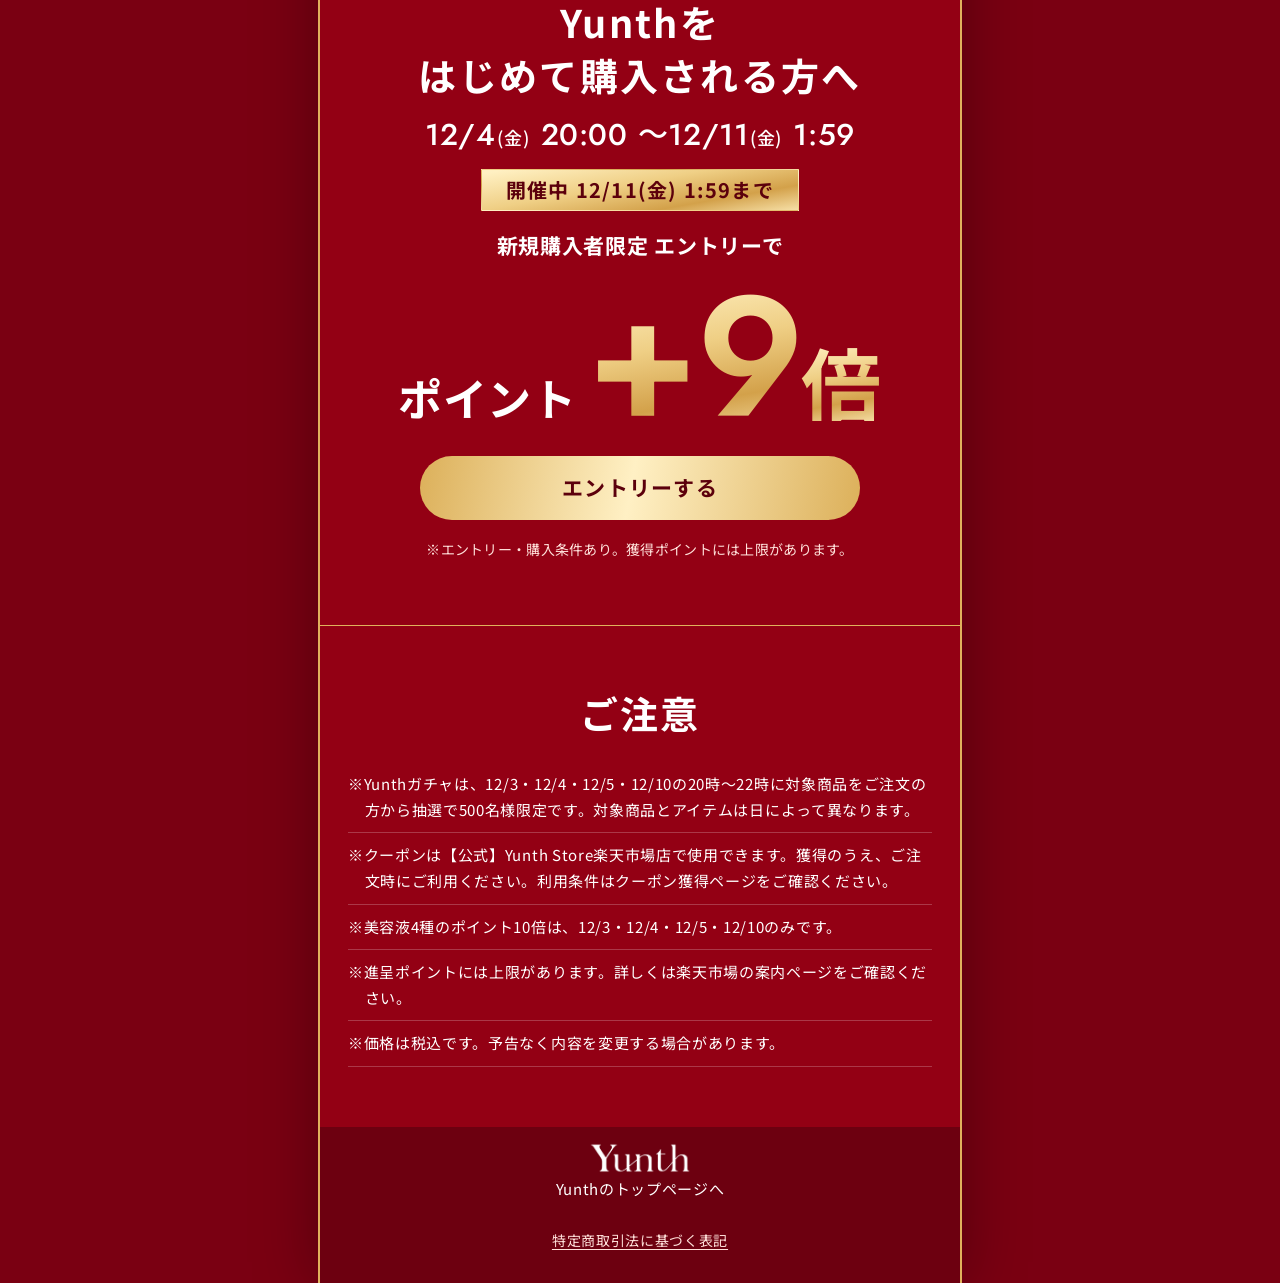
==== commit f584d3b8: "fix: 先行企画の重複した開始表示を削除 Co-Authored-By: Claude Opus 5.5 <noreply@anthropic.com>" ====
--- a/red.html
+++ b/red.html
@@ -74,7 +74,6 @@
   <section class="sec sec--b pdrn" id="pdrn" data-title="12/2 先行企画">
     <h2 class="h2"><small>スーパーSALE先行企画</small>生PDRN&#8288;<sup>※2</sup>美容液</h2>
     <p class="term"><span>12/2<small>(水)</small> 10:00〜23:59</span></p>
-    <p class="state" data-state="pdrn"></p>
     <div class="panel">
     <div class="pdrn__img"><img src="images/serum-pdrn.webp" width="720" height="720" alt="生PDRN美容液" loading="lazy"></div>
     <div class="ticket">
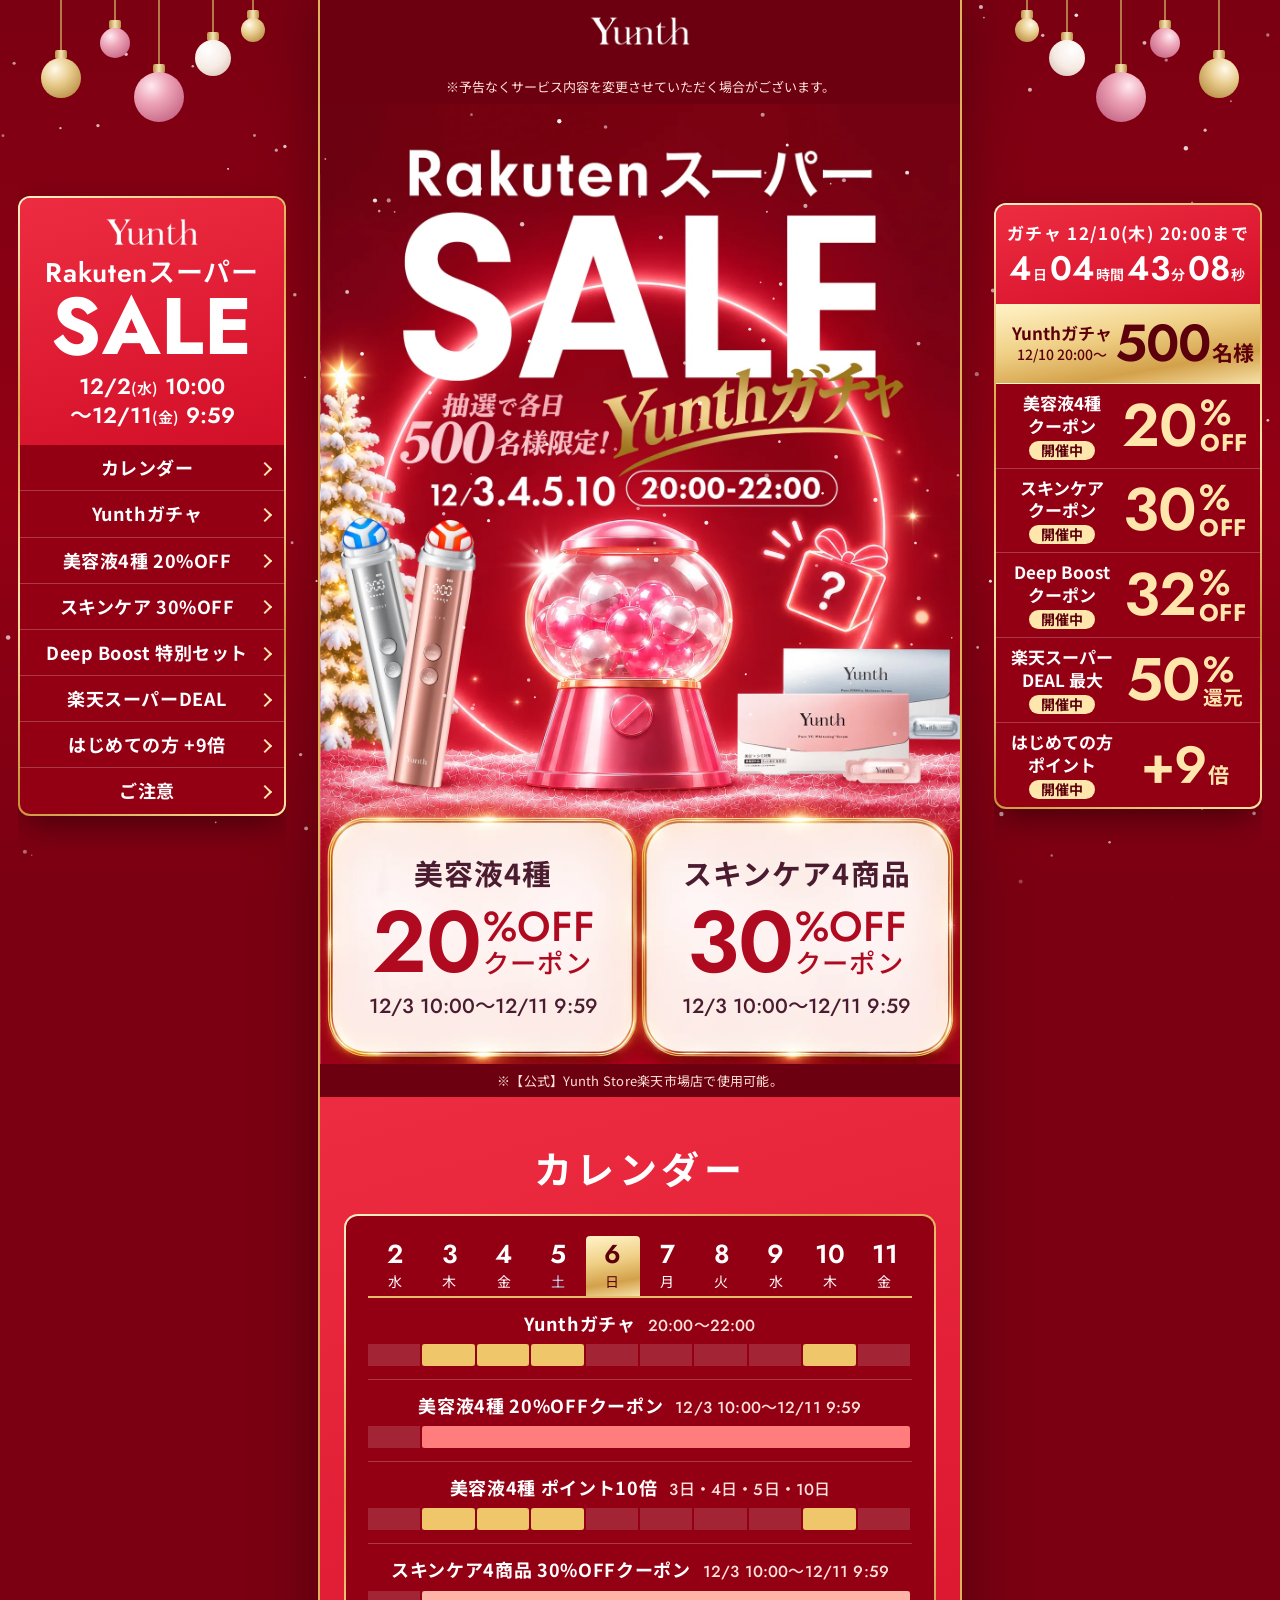
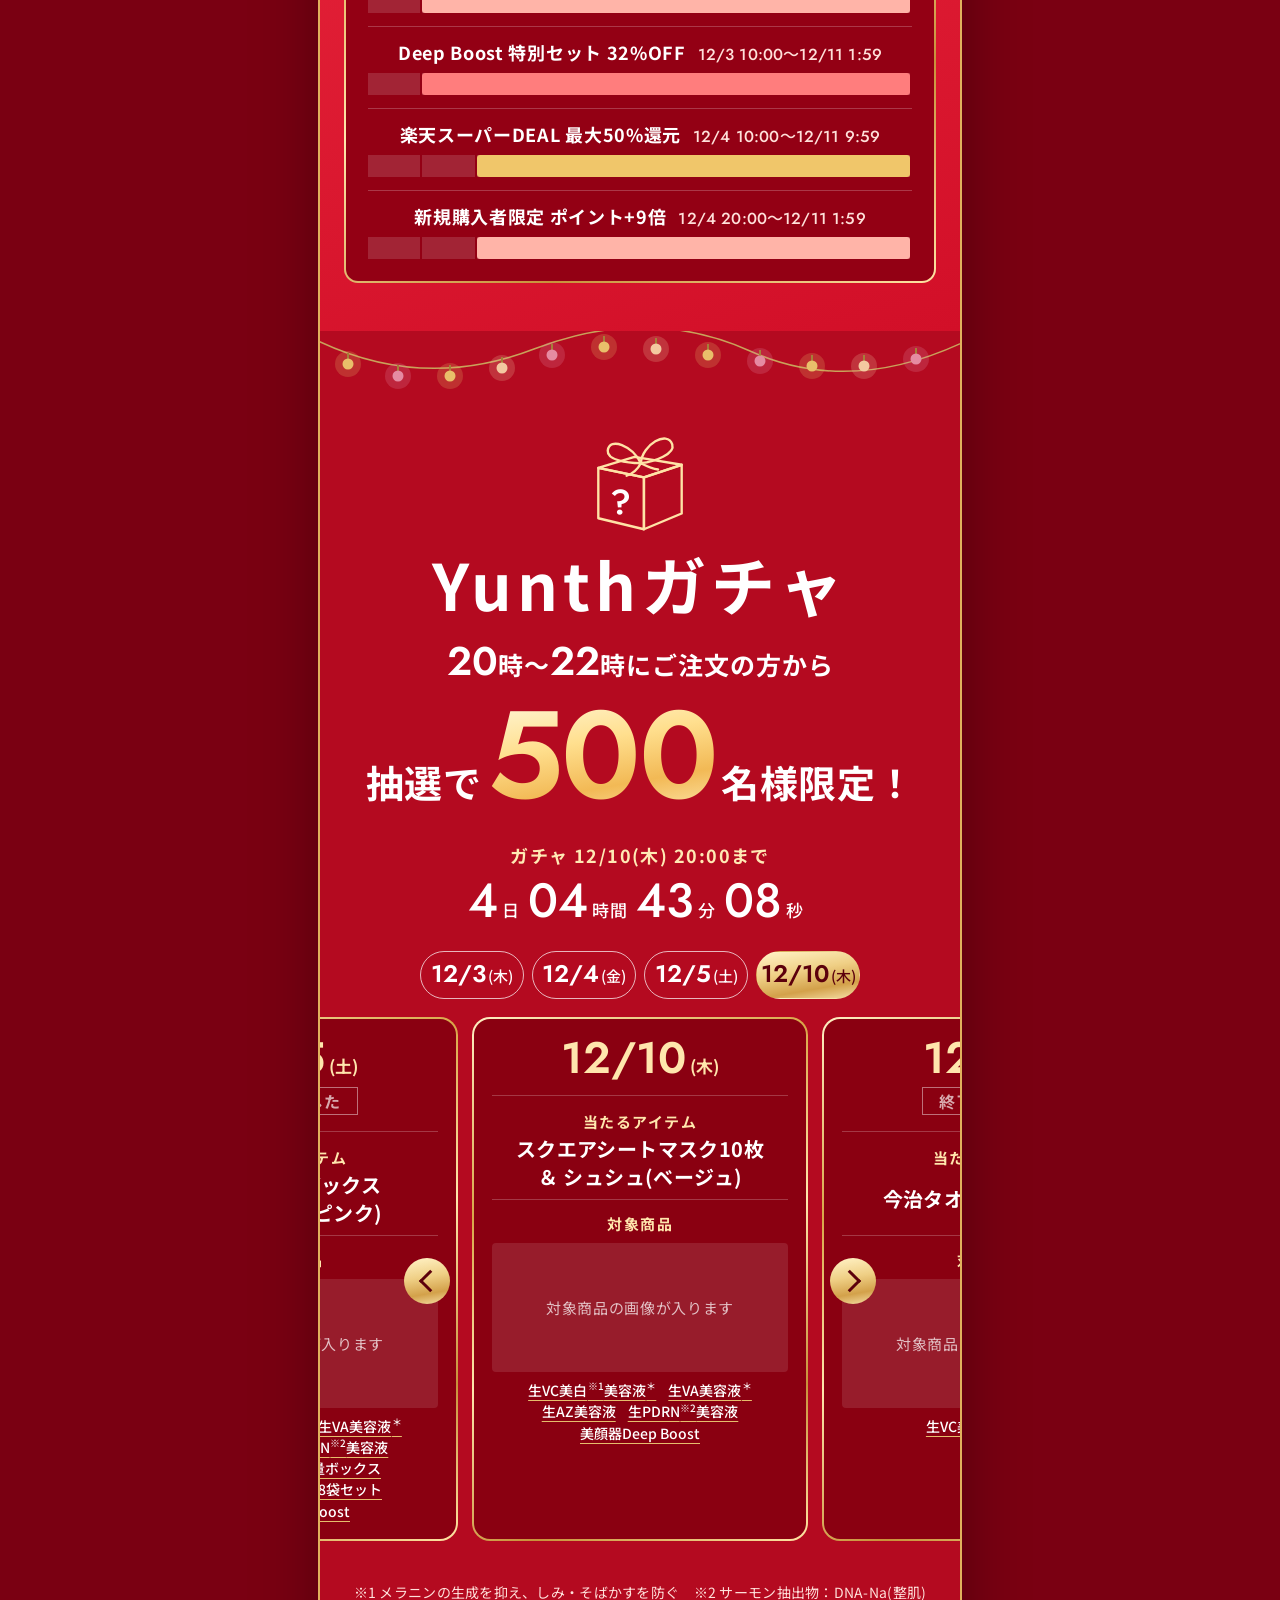
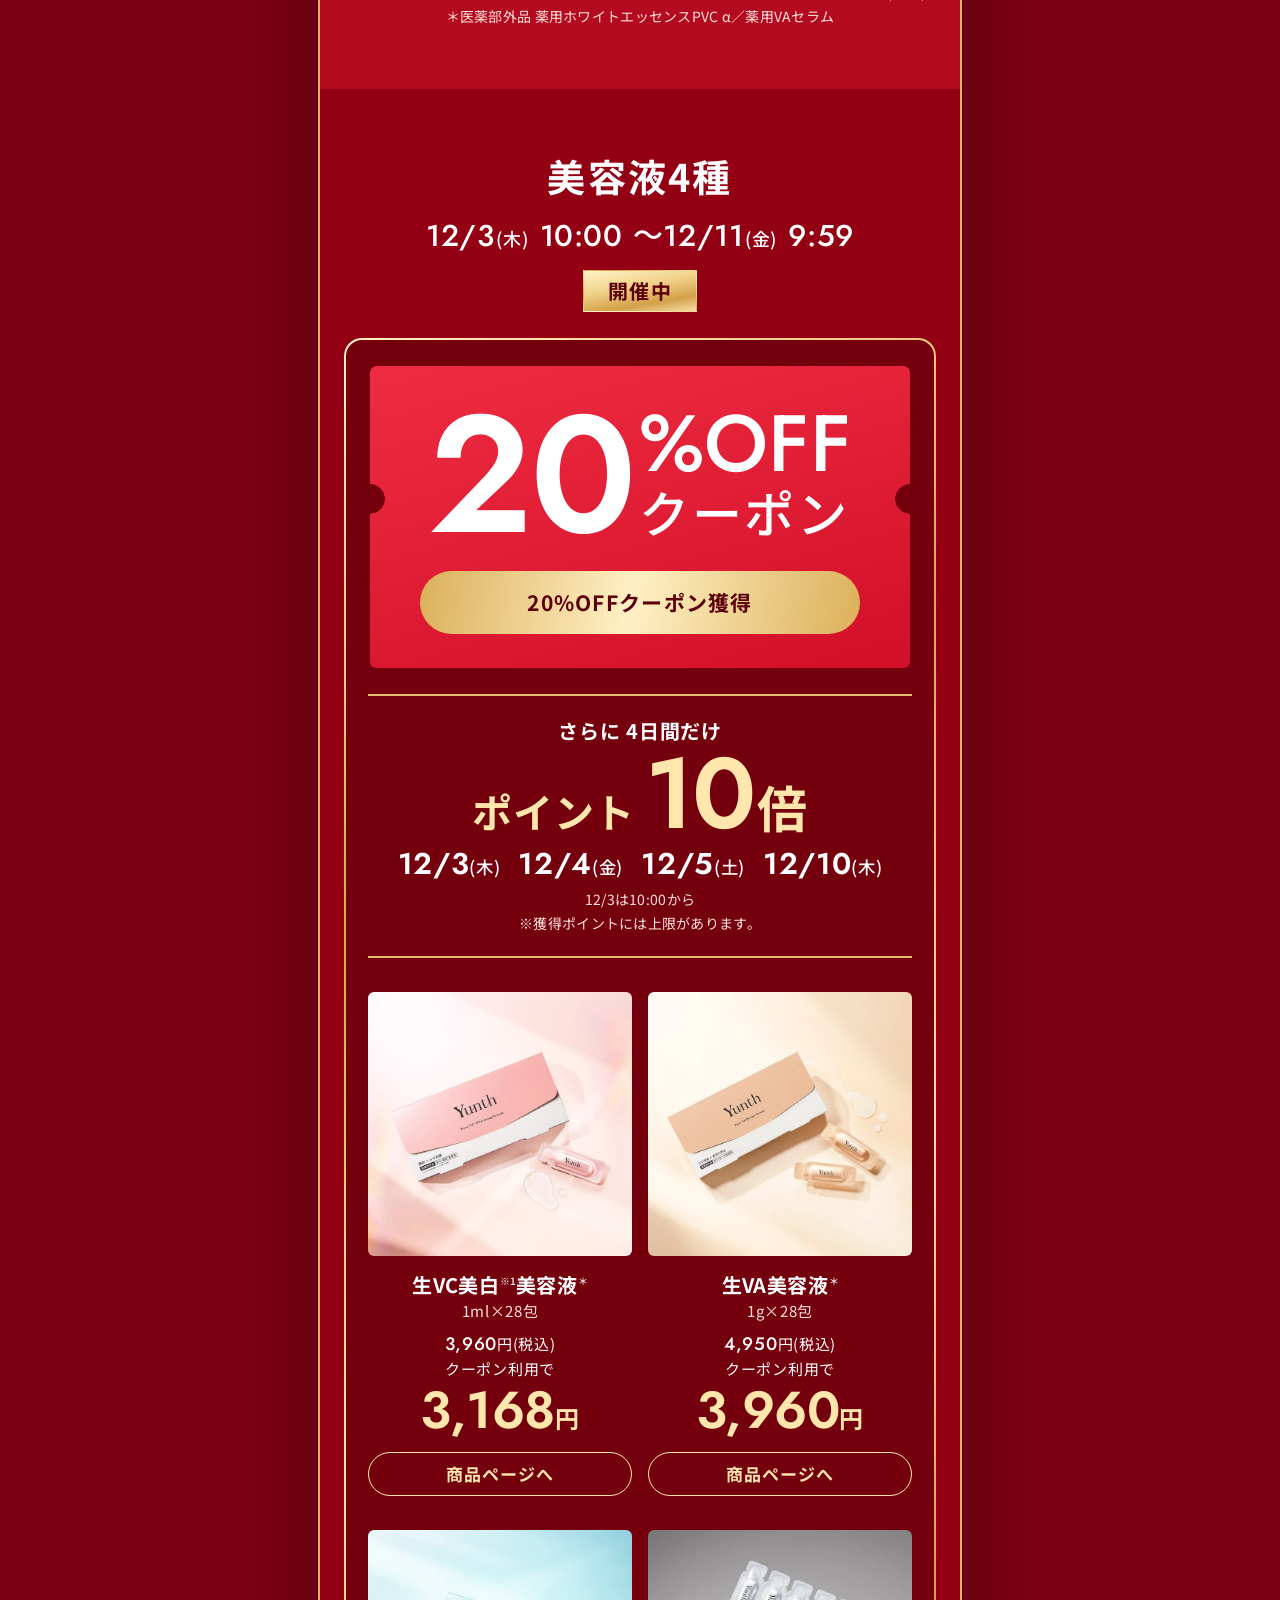
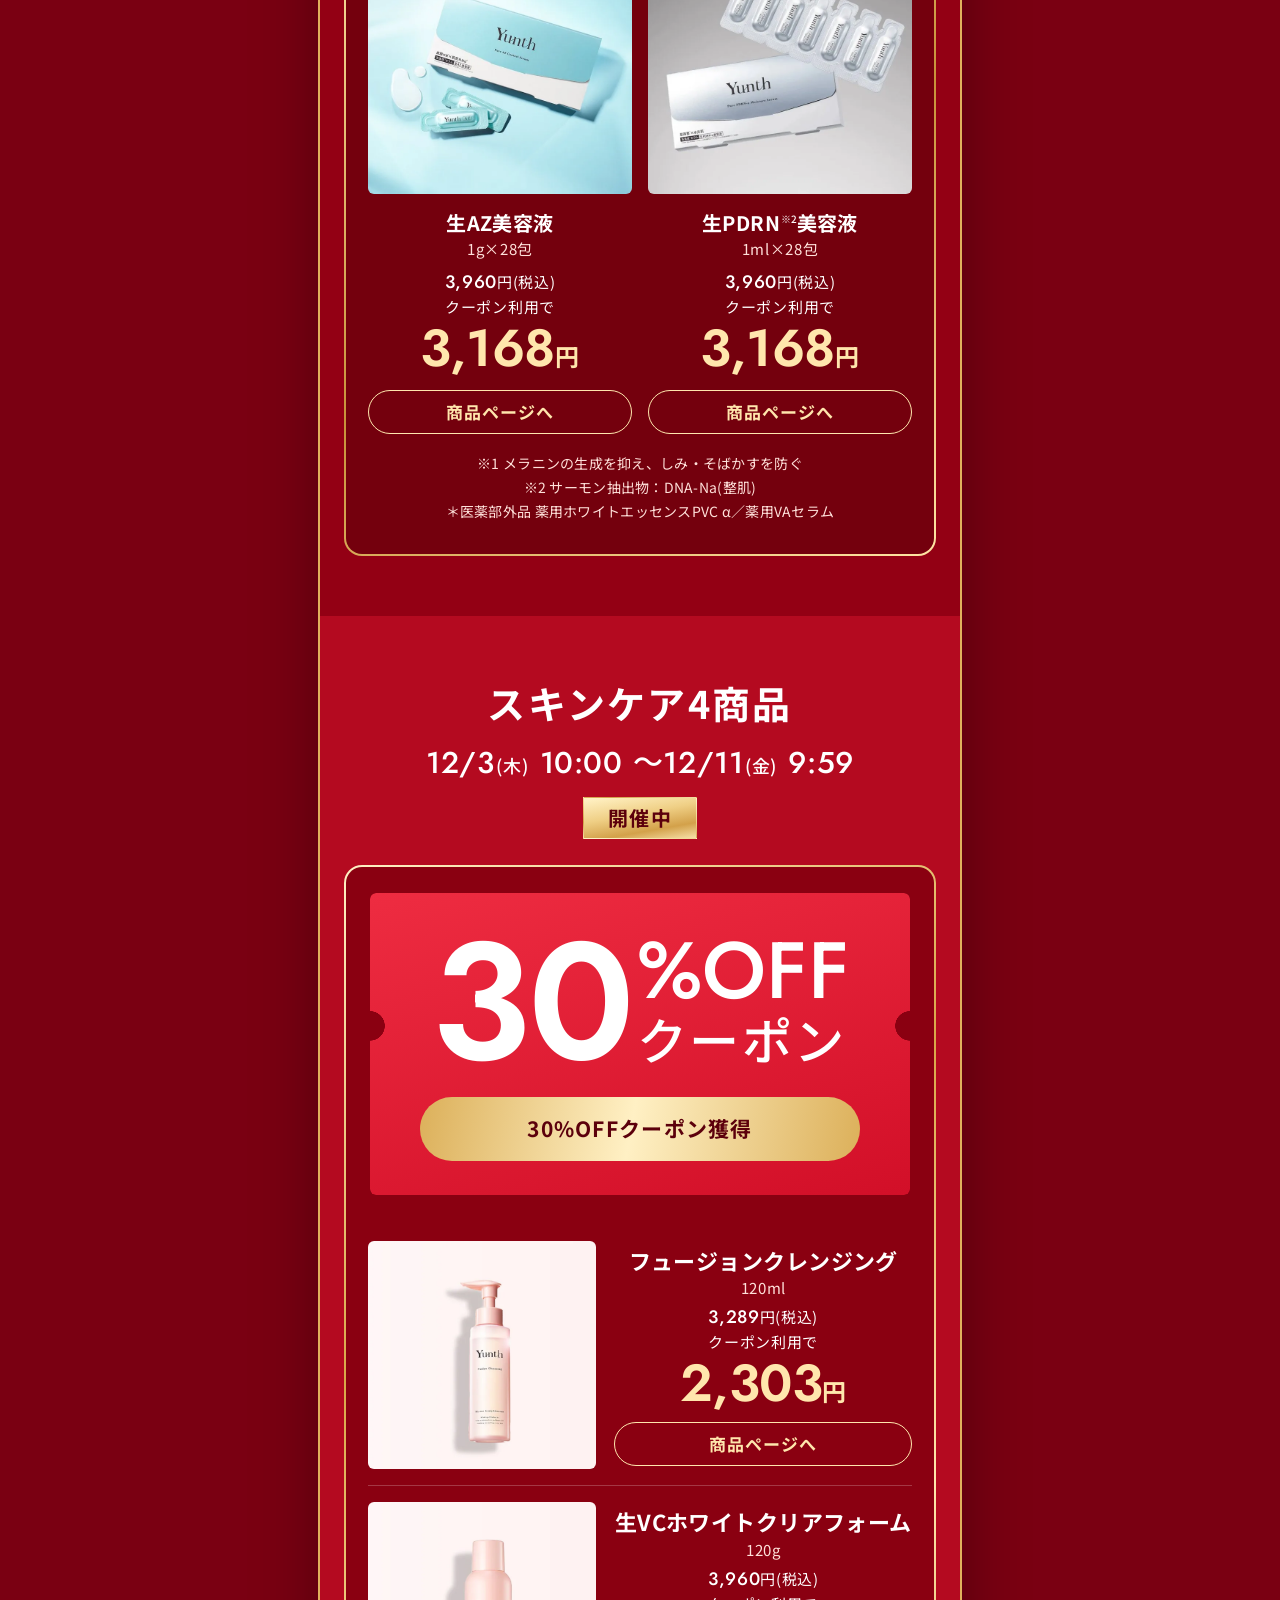
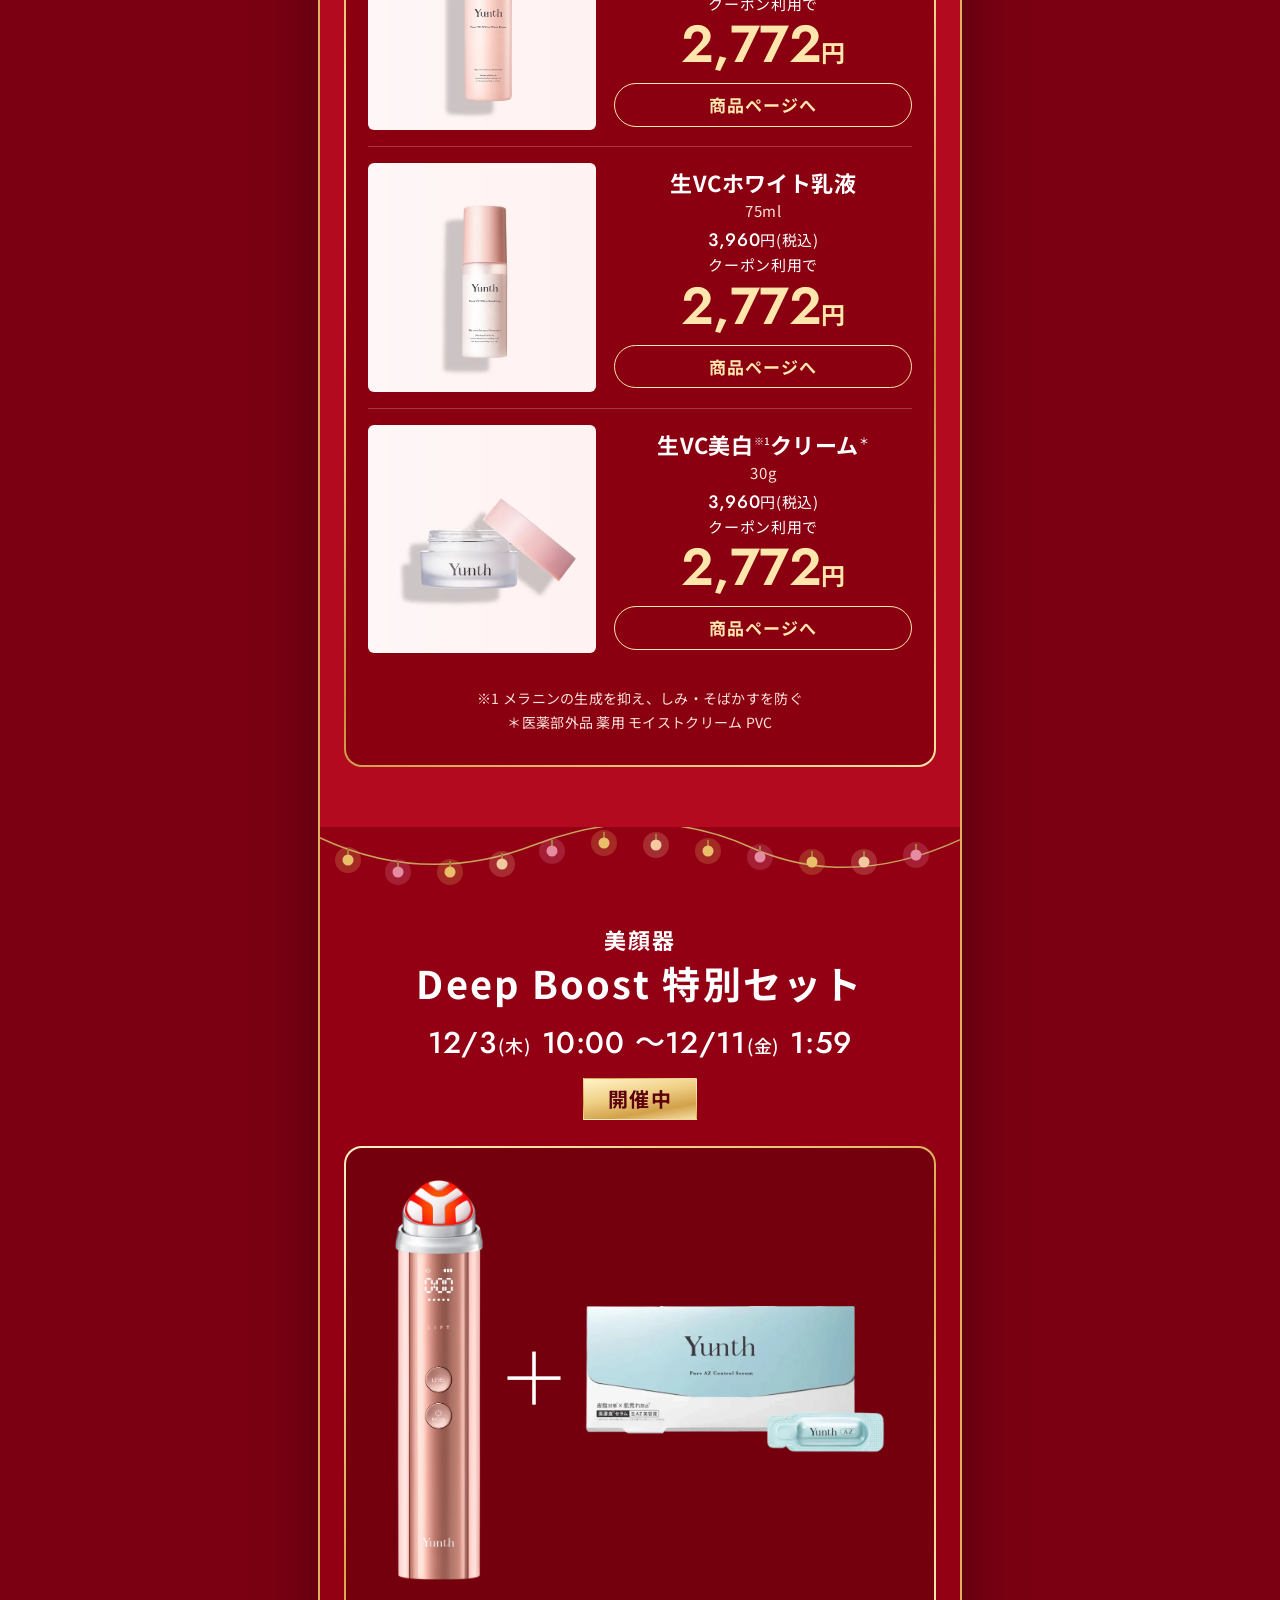
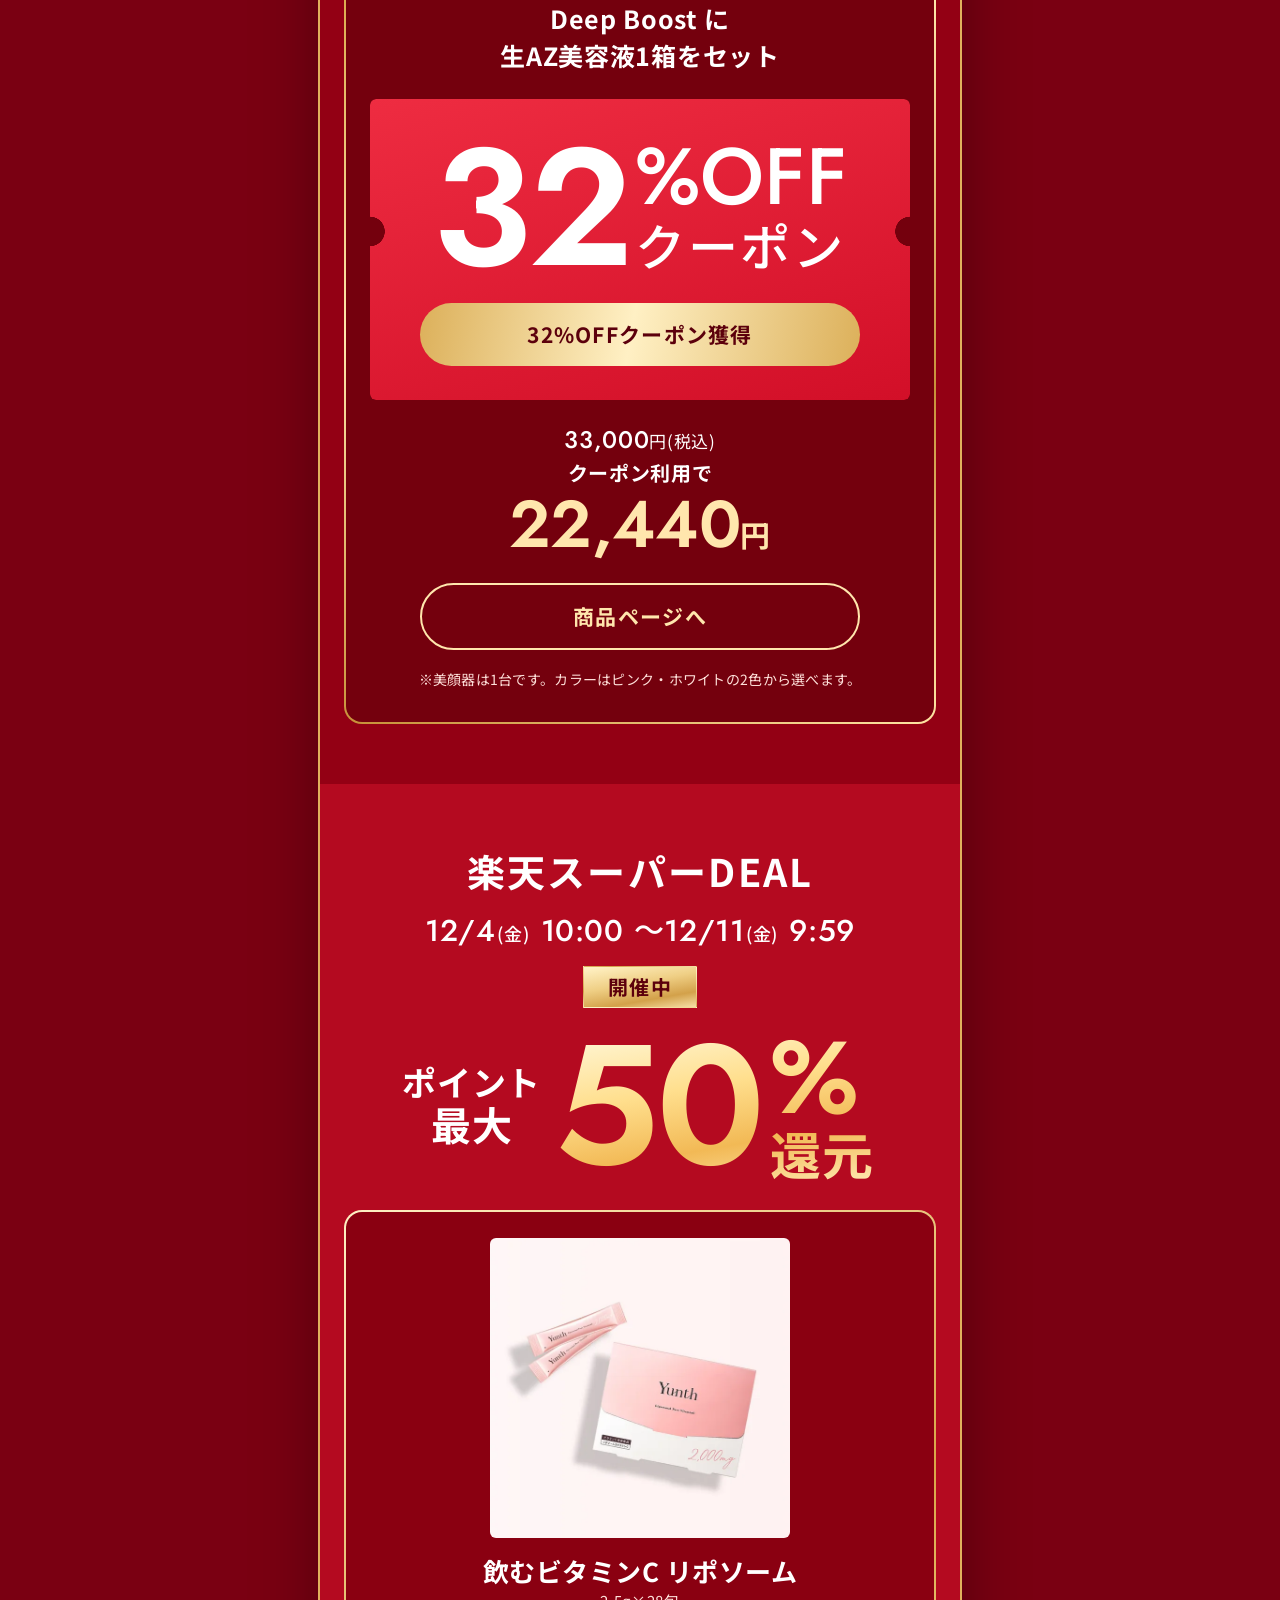
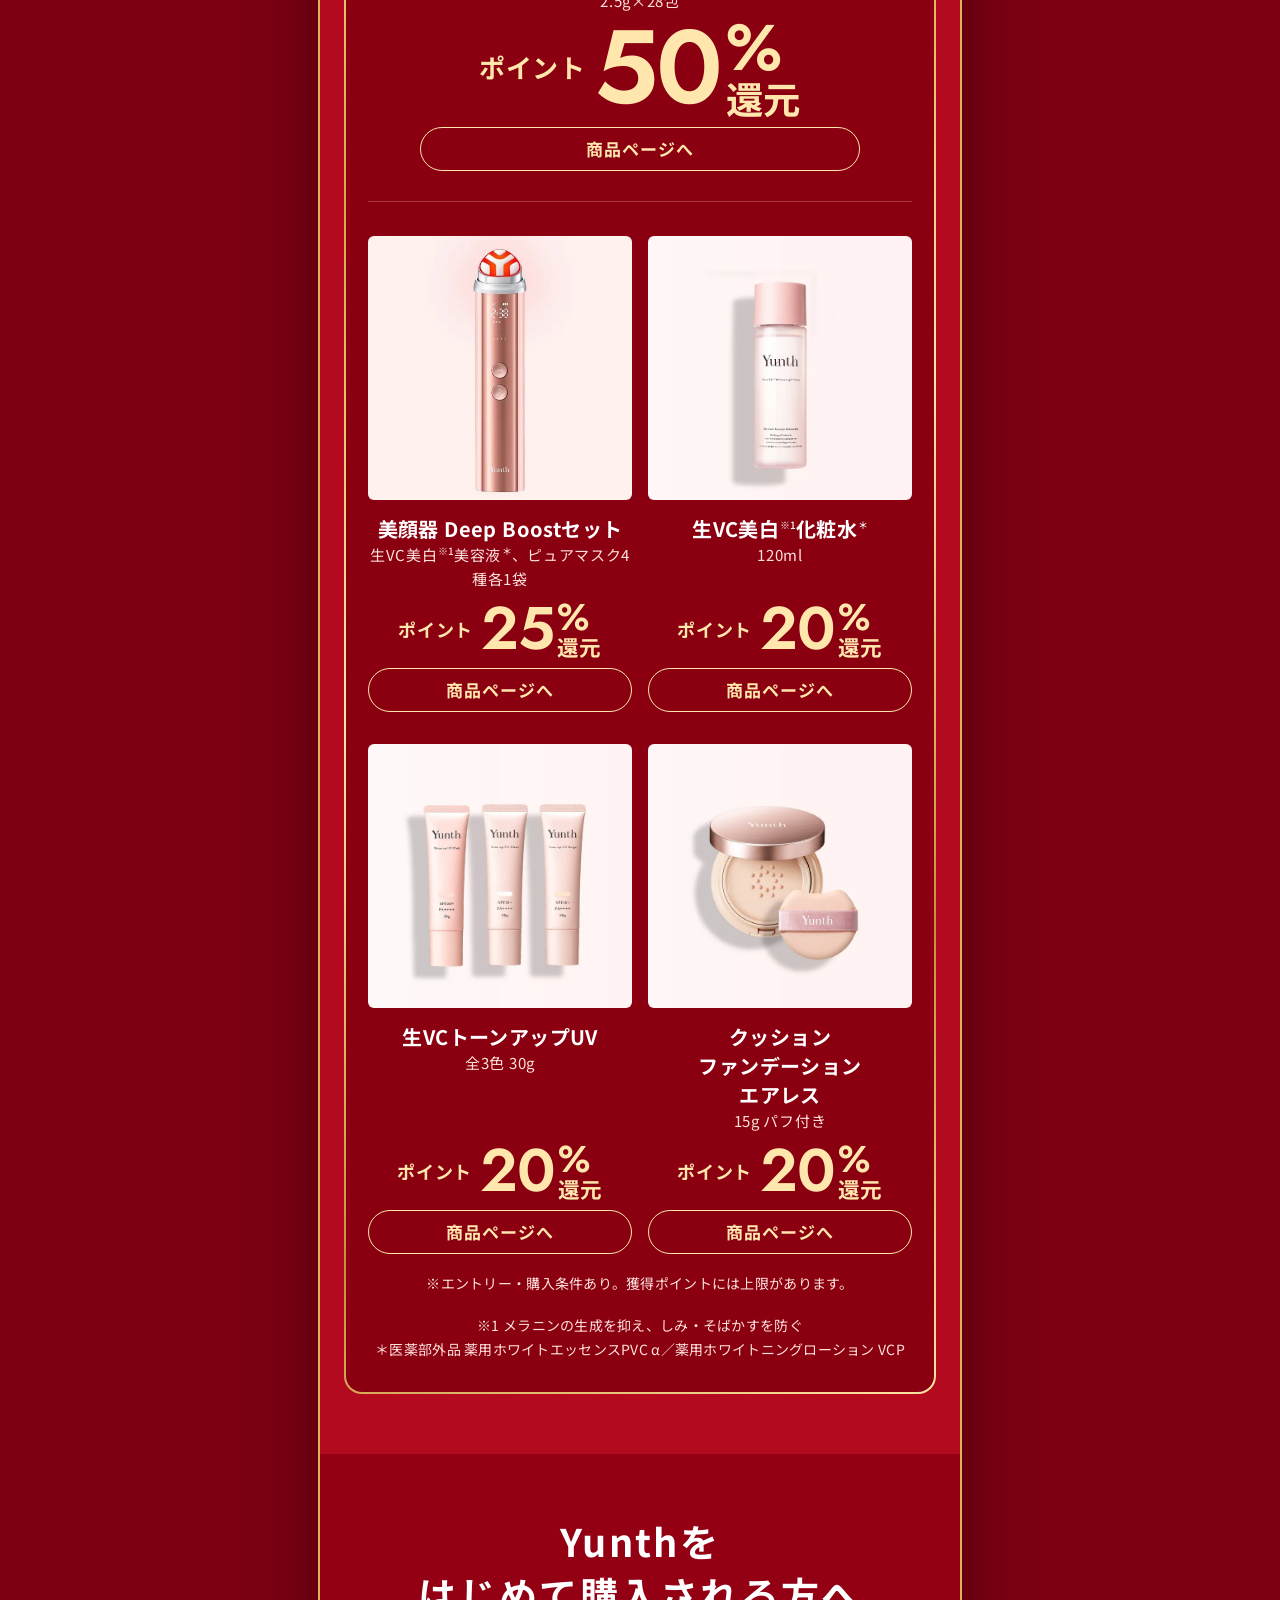
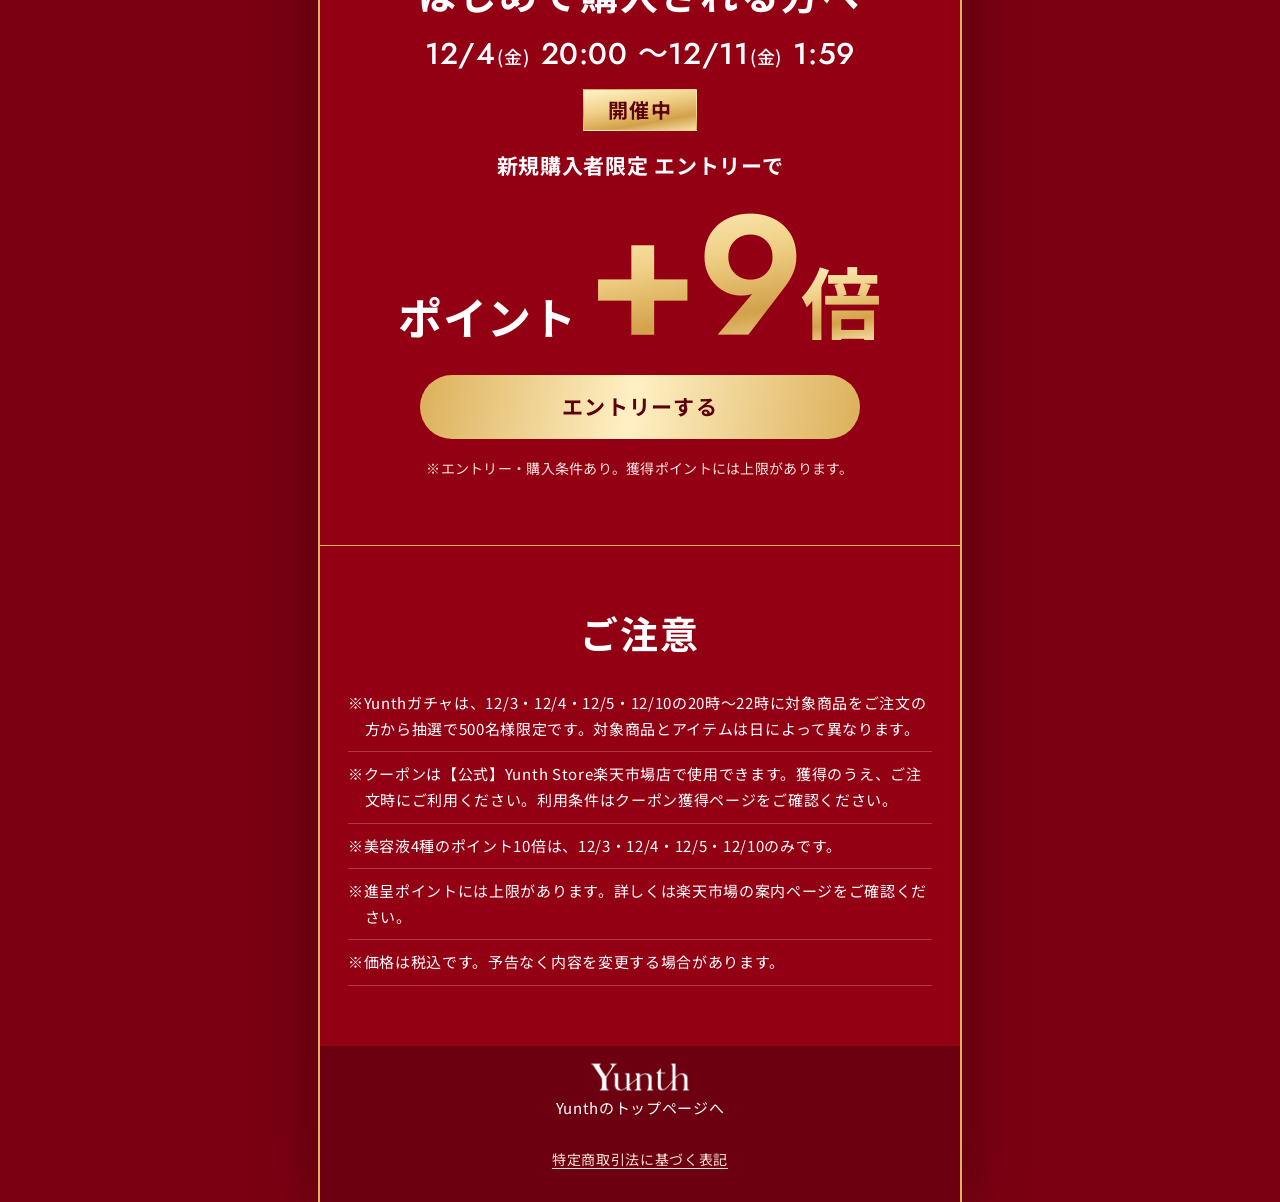
==== commit ed7c941b: "fix: 各ブロックの日時の重複表示を削除 Co-Authored-By: Claude Opus 5.5 <noreply@anthropic.com>" ====
--- a/red.html
+++ b/red.html
@@ -11,7 +11,7 @@
 <link rel="preconnect" href="https://fonts.gstatic.com" crossorigin>
 <link rel="stylesheet" href="https://fonts.googleapis.com/css2?family=Jost:wght@300;400;500;600;700&family=Noto+Sans+JP:wght@400;500;700&display=swap">
 <link rel="stylesheet" href="style.css?v=11">
-<link rel="stylesheet" href="theme.css?v=7">
+<link rel="stylesheet" href="theme.css?v=8">
 </head>
 <body>
 <canvas class="snow snow--bg" data-snow="bg" aria-hidden="true"></canvas>
@@ -96,7 +96,6 @@
     <svg class="lights" viewBox="0 0 640 84" aria-hidden="true"><path d="M-10 6Q100 62 214 18T430 20T650 8" fill="none" stroke="#c9a25a" stroke-width="1.5"/><g class="b"><circle cx="28" cy="33" r="13" fill="#e9bf6a" opacity=".22"/><path d="M28 22v6" stroke="#a67f39" stroke-width="2"/><circle cx="28" cy="33" r="5.5" fill="#e9bf6a"/></g><g class="b"><circle cx="78" cy="45" r="13" fill="#e58ba2" opacity=".22"/><path d="M78 34v6" stroke="#a67f39" stroke-width="2"/><circle cx="78" cy="45" r="5.5" fill="#e58ba2"/></g><g class="b"><circle cx="130" cy="45" r="13" fill="#e9bf6a" opacity=".22"/><path d="M130 34v6" stroke="#a67f39" stroke-width="2"/><circle cx="130" cy="45" r="5.5" fill="#e9bf6a"/></g><g class="b"><circle cx="182" cy="37" r="13" fill="#f3c9a0" opacity=".22"/><path d="M182 26v6" stroke="#a67f39" stroke-width="2"/><circle cx="182" cy="37" r="5.5" fill="#f3c9a0"/></g><g class="b"><circle cx="232" cy="24" r="13" fill="#e58ba2" opacity=".22"/><path d="M232 13v6" stroke="#a67f39" stroke-width="2"/><circle cx="232" cy="24" r="5.5" fill="#e58ba2"/></g><g class="b"><circle cx="284" cy="16" r="13" fill="#e9bf6a" opacity=".22"/><path d="M284 5v6" stroke="#a67f39" stroke-width="2"/><circle cx="284" cy="16" r="5.5" fill="#e9bf6a"/></g><g class="b"><circle cx="336" cy="18" r="13" fill="#f3c9a0" opacity=".22"/><path d="M336 7v6" stroke="#a67f39" stroke-width="2"/><circle cx="336" cy="18" r="5.5" fill="#f3c9a0"/></g><g class="b"><circle cx="388" cy="24" r="13" fill="#e9bf6a" opacity=".22"/><path d="M388 13v6" stroke="#a67f39" stroke-width="2"/><circle cx="388" cy="24" r="5.5" fill="#e9bf6a"/></g><g class="b"><circle cx="440" cy="30" r="13" fill="#e58ba2" opacity=".22"/><path d="M440 19v6" stroke="#a67f39" stroke-width="2"/><circle cx="440" cy="30" r="5.5" fill="#e58ba2"/></g><g class="b"><circle cx="492" cy="35" r="13" fill="#e9bf6a" opacity=".22"/><path d="M492 24v6" stroke="#a67f39" stroke-width="2"/><circle cx="492" cy="35" r="5.5" fill="#e9bf6a"/></g><g class="b"><circle cx="544" cy="35" r="13" fill="#f3c9a0" opacity=".22"/><path d="M544 24v6" stroke="#a67f39" stroke-width="2"/><circle cx="544" cy="35" r="5.5" fill="#f3c9a0"/></g><g class="b"><circle cx="596" cy="28" r="13" fill="#e58ba2" opacity=".22"/><path d="M596 17v6" stroke="#a67f39" stroke-width="2"/><circle cx="596" cy="28" r="5.5" fill="#e58ba2"/></g></svg>
     <svg class="gacha__box" viewBox="0 0 150 140" aria-hidden="true" fill="none" stroke="#ffe3a6" stroke-width="3" stroke-linejoin="round" stroke-linecap="round"><path d="M22 52l58 12v66l-58-14z"/><path d="M80 64l48-16v62l-48 20z"/><path d="M22 52l46-14 60 10-48 16z"/><path d="M76 46c-10-22-40-34-42-16-1 12 24 16 42 16zM76 46c2-24 34-42 40-24 4 12-22 22-40 24zM76 46c-4 8-10 13-18 16M76 46c8 4 14 7 22 8"/><text x="51" y="111" text-anchor="middle" font-family="Jost,sans-serif" font-weight="600" font-size="44" fill="#fff" stroke="none">?</text></svg>
     <h2 class="gacha__ttl">Yunthガチャ</h2>
-    <p class="term"><span>12/3<small>(木)</small></span><span>12/4<small>(金)</small></span><span>12/5<small>(土)</small></span><span>12/10<small>(木)</small></span></p>
     <p class="gacha__rule"><b>20</b>時～<b>22</b>時にご注文の方から</p>
     <p class="gacha__500">抽選で<b>500</b>名様限定！</p>
 
@@ -220,7 +219,7 @@
   <a href="#boost">Deep<br>Boost</a>
 </nav>
 
-<script src="app.js?v=11"></script>
+<script src="app.js?v=12"></script>
 <script src="snow.js?v=1"></script>
 </body>
 </html>
--- a/theme.css
+++ b/theme.css
@@ -160,3 +160,5 @@
 /* 冒頭の注意書き: スマホで1行に収める */
 .fv__pre{padding:6px 8px;font-size:min(13px,3.05vw);white-space:nowrap}
 .fv__note{padding:6px 8px;font-size:min(13px,3.05vw);white-space:nowrap}
+.state[hidden]{display:none}
+.day__top{padding-bottom:14px}
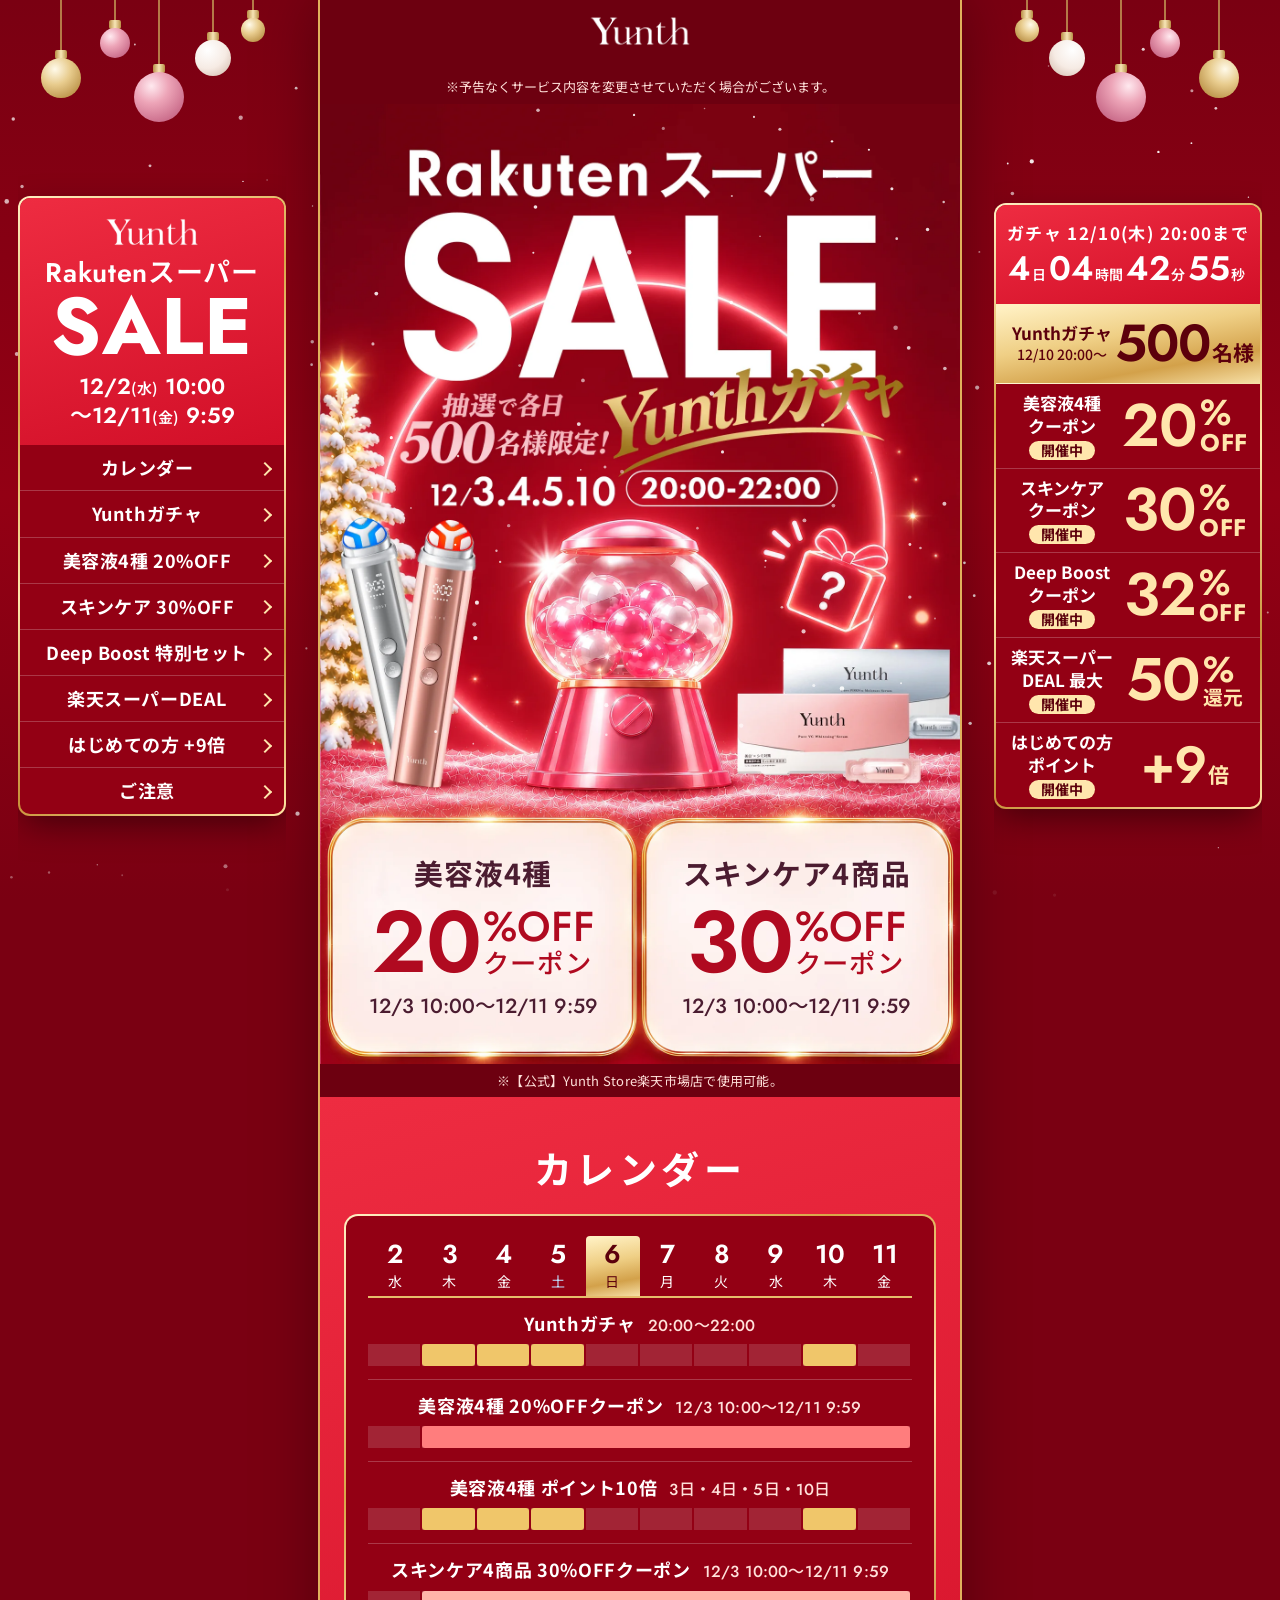
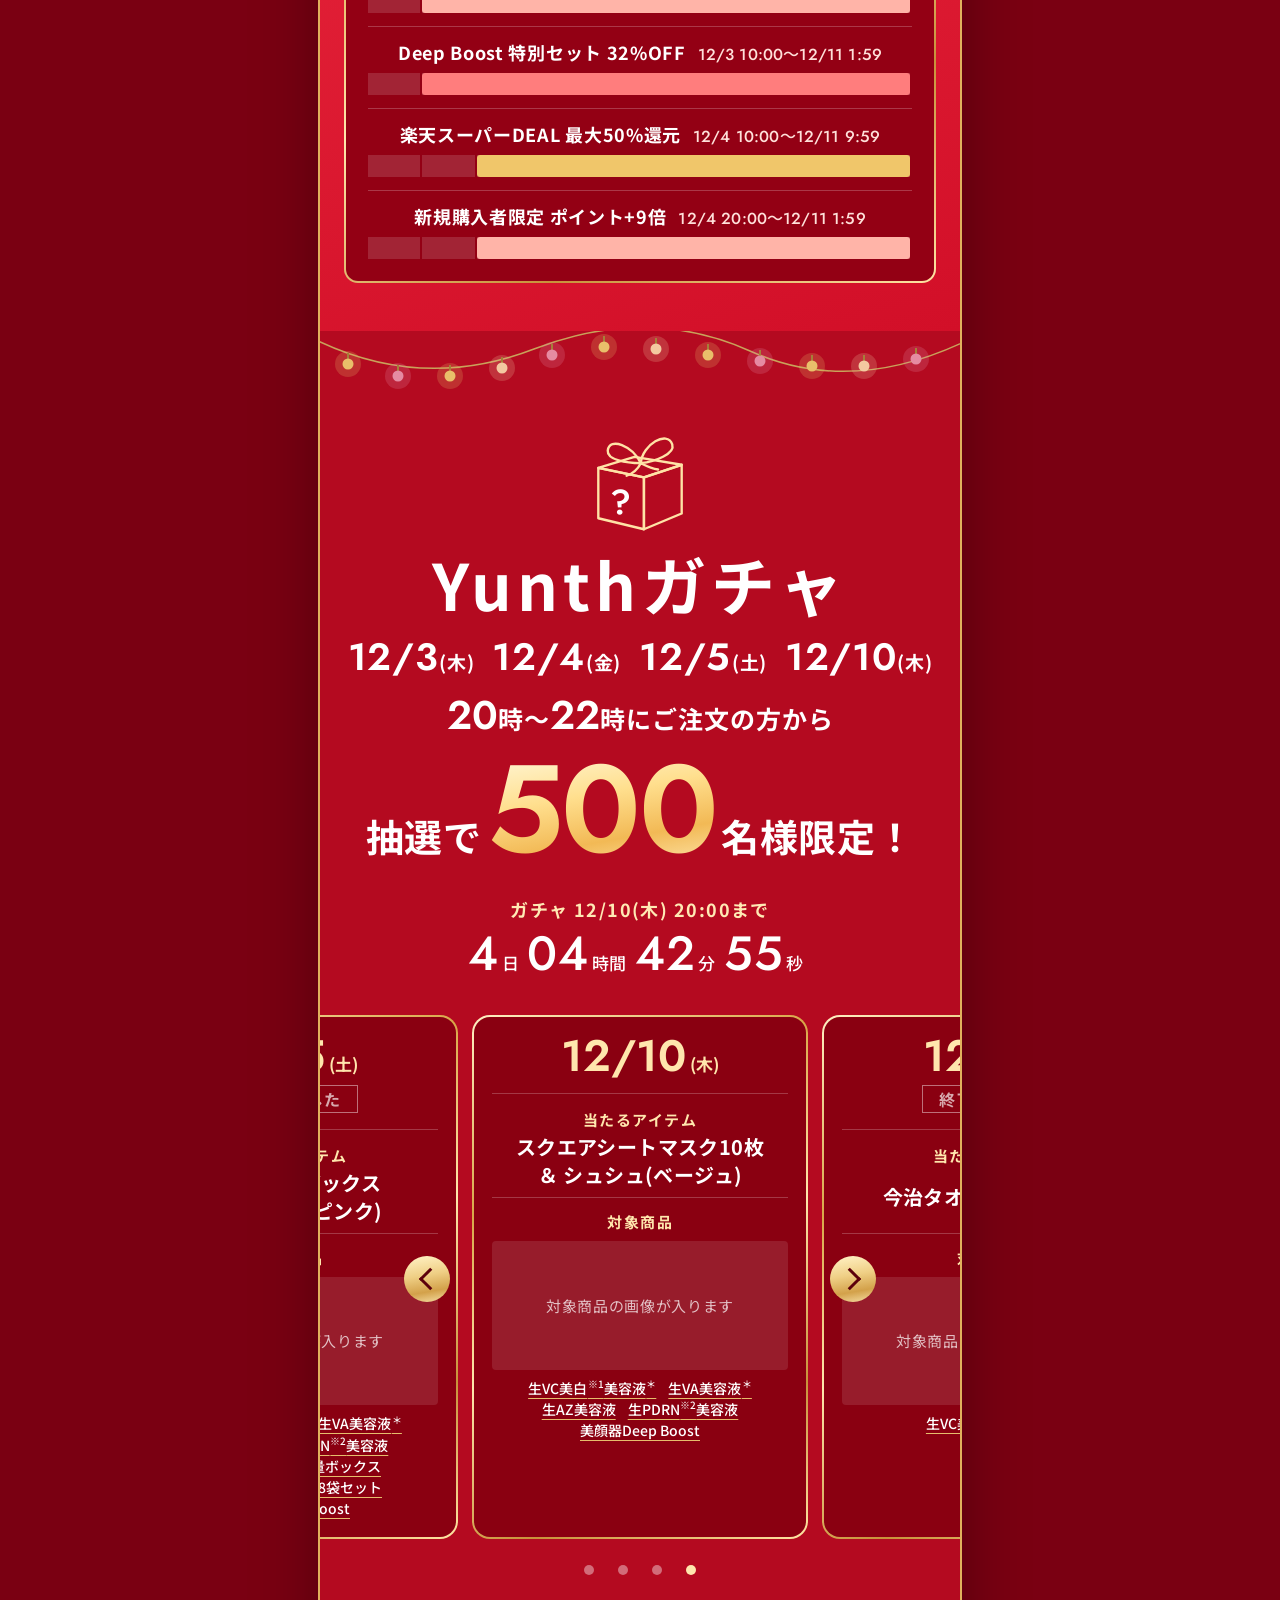
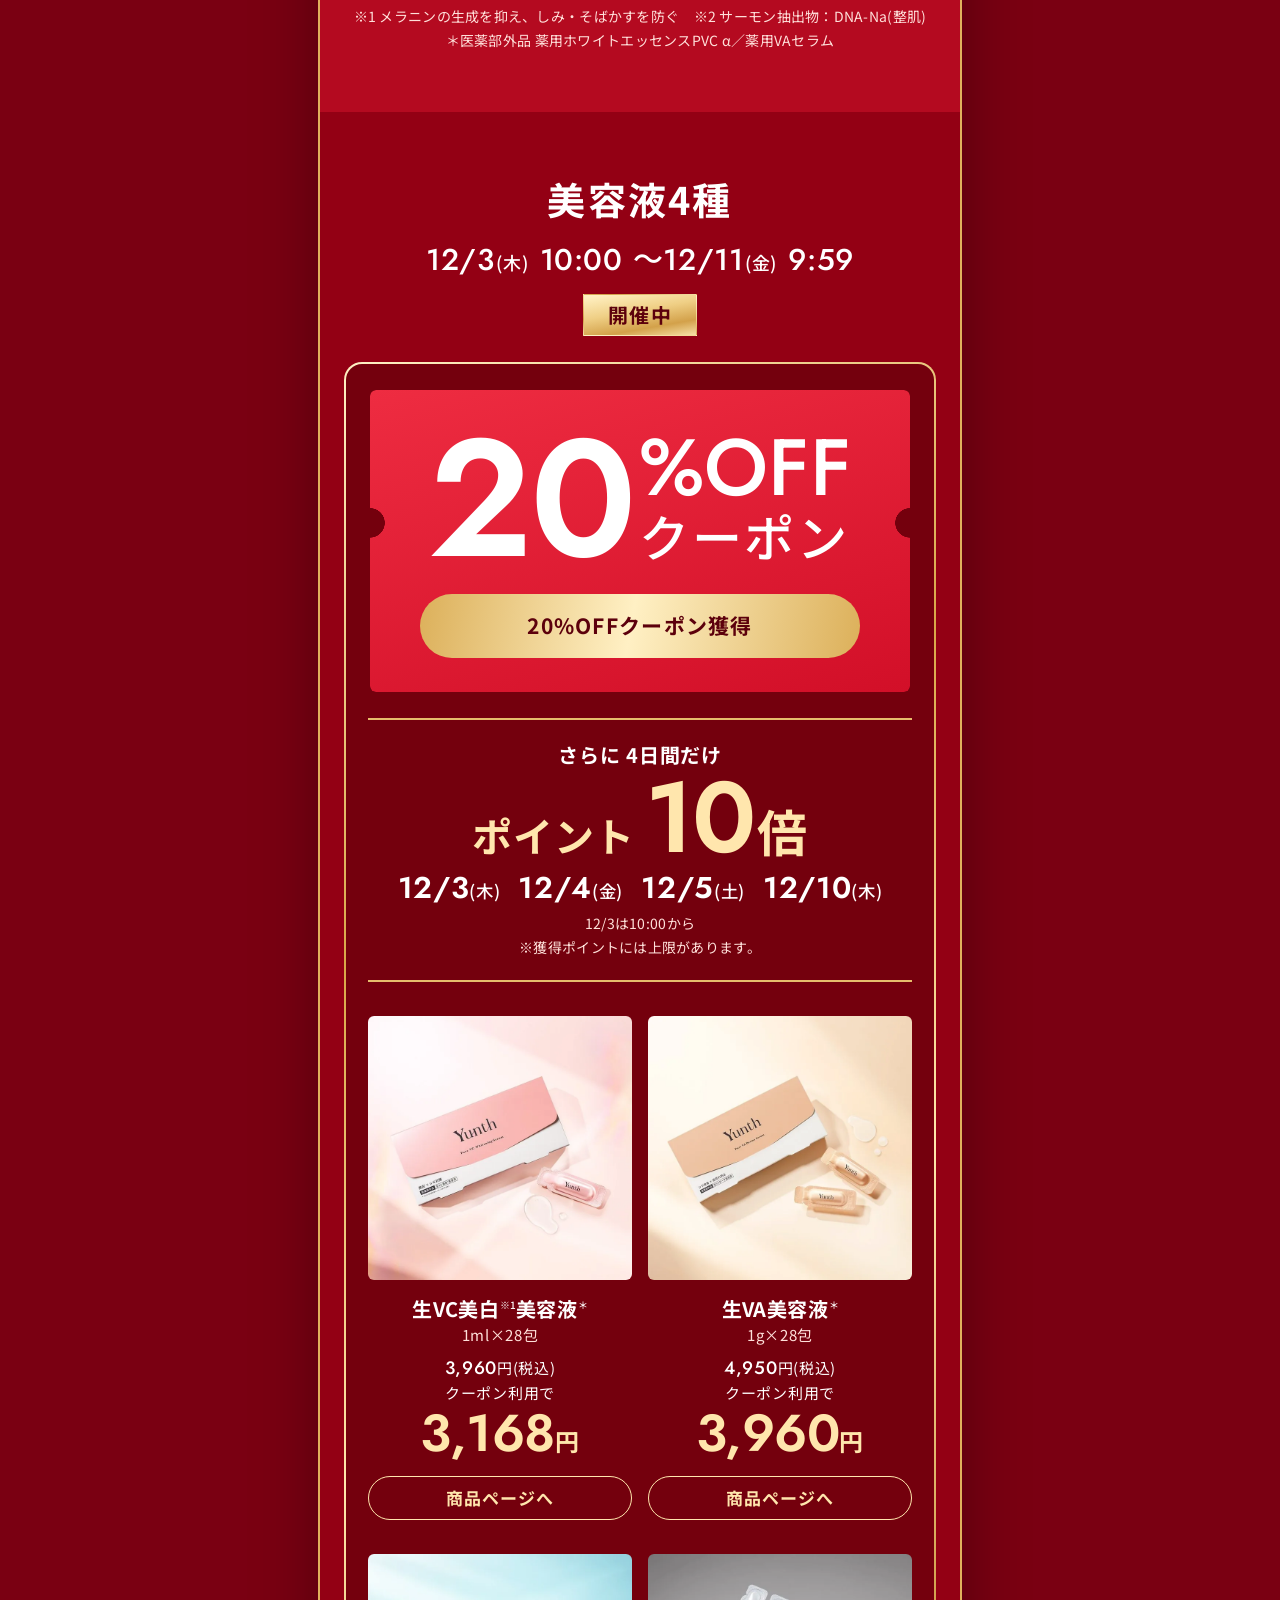
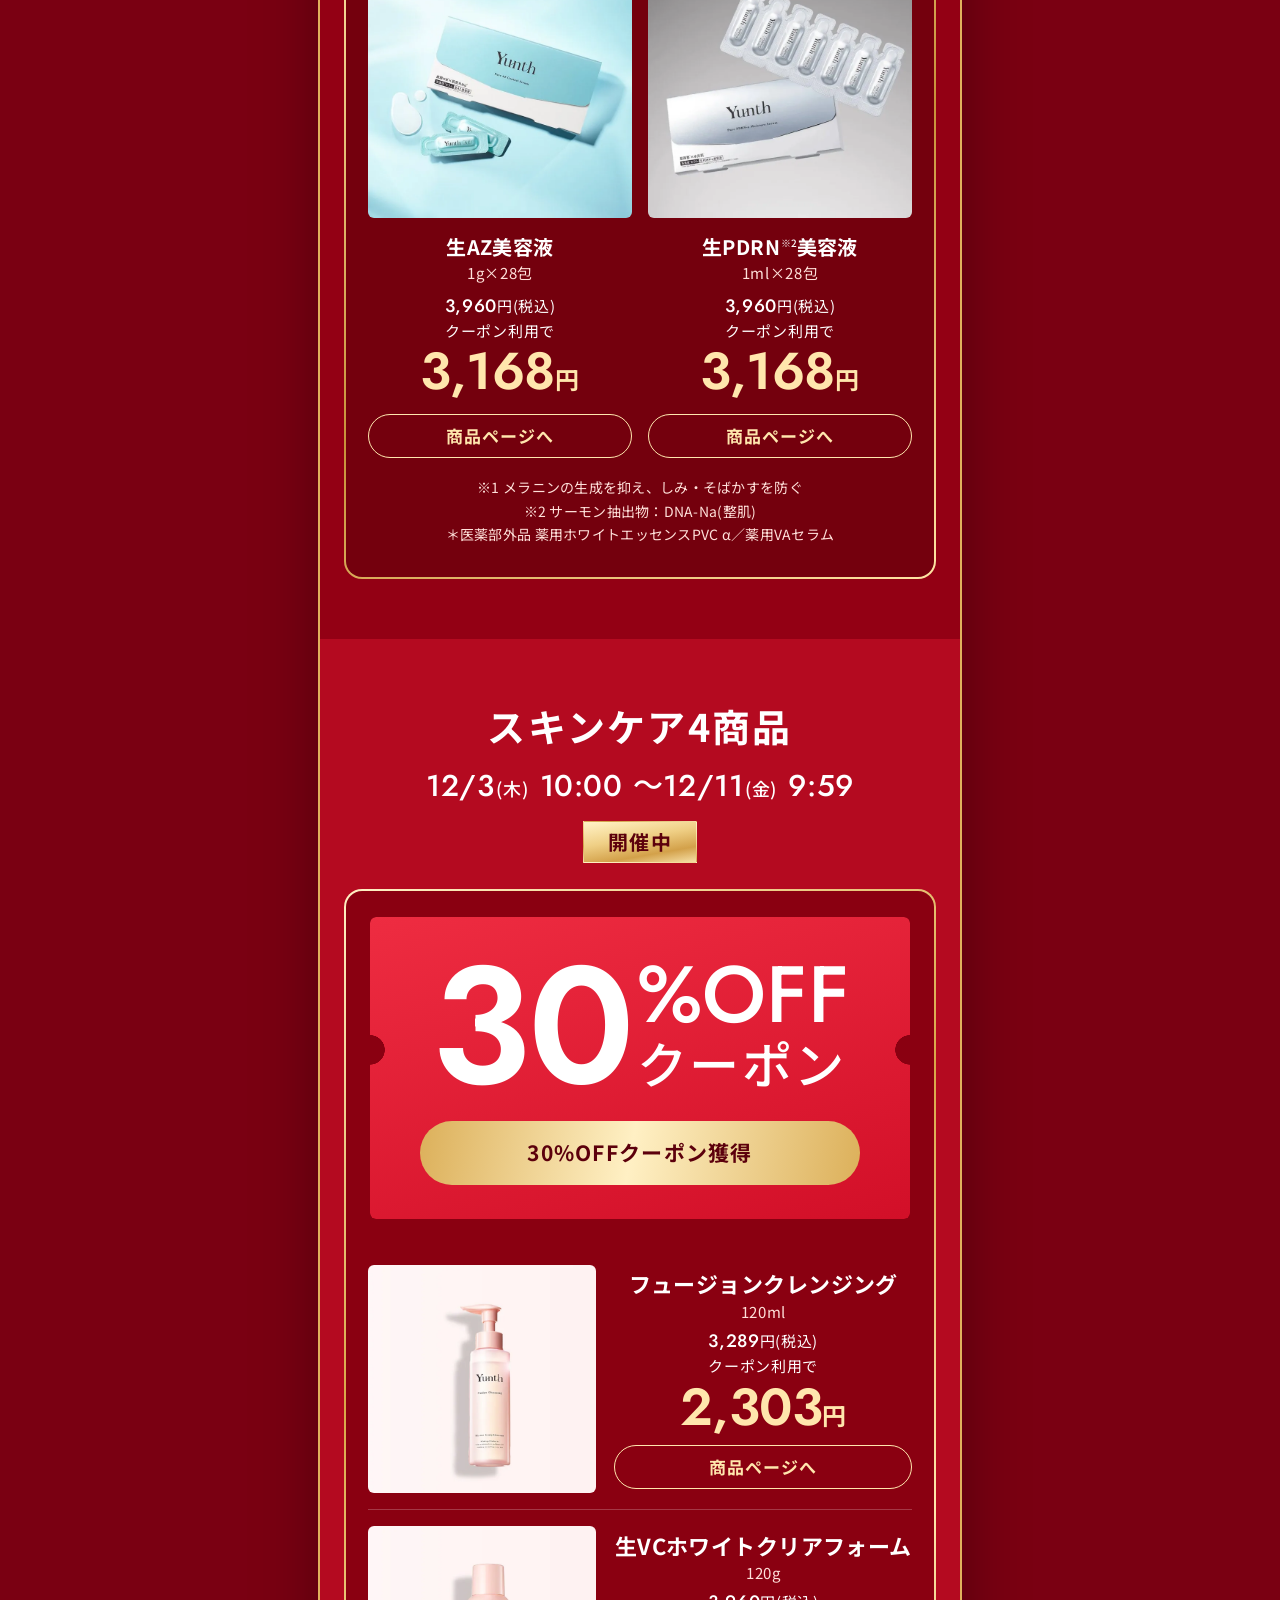
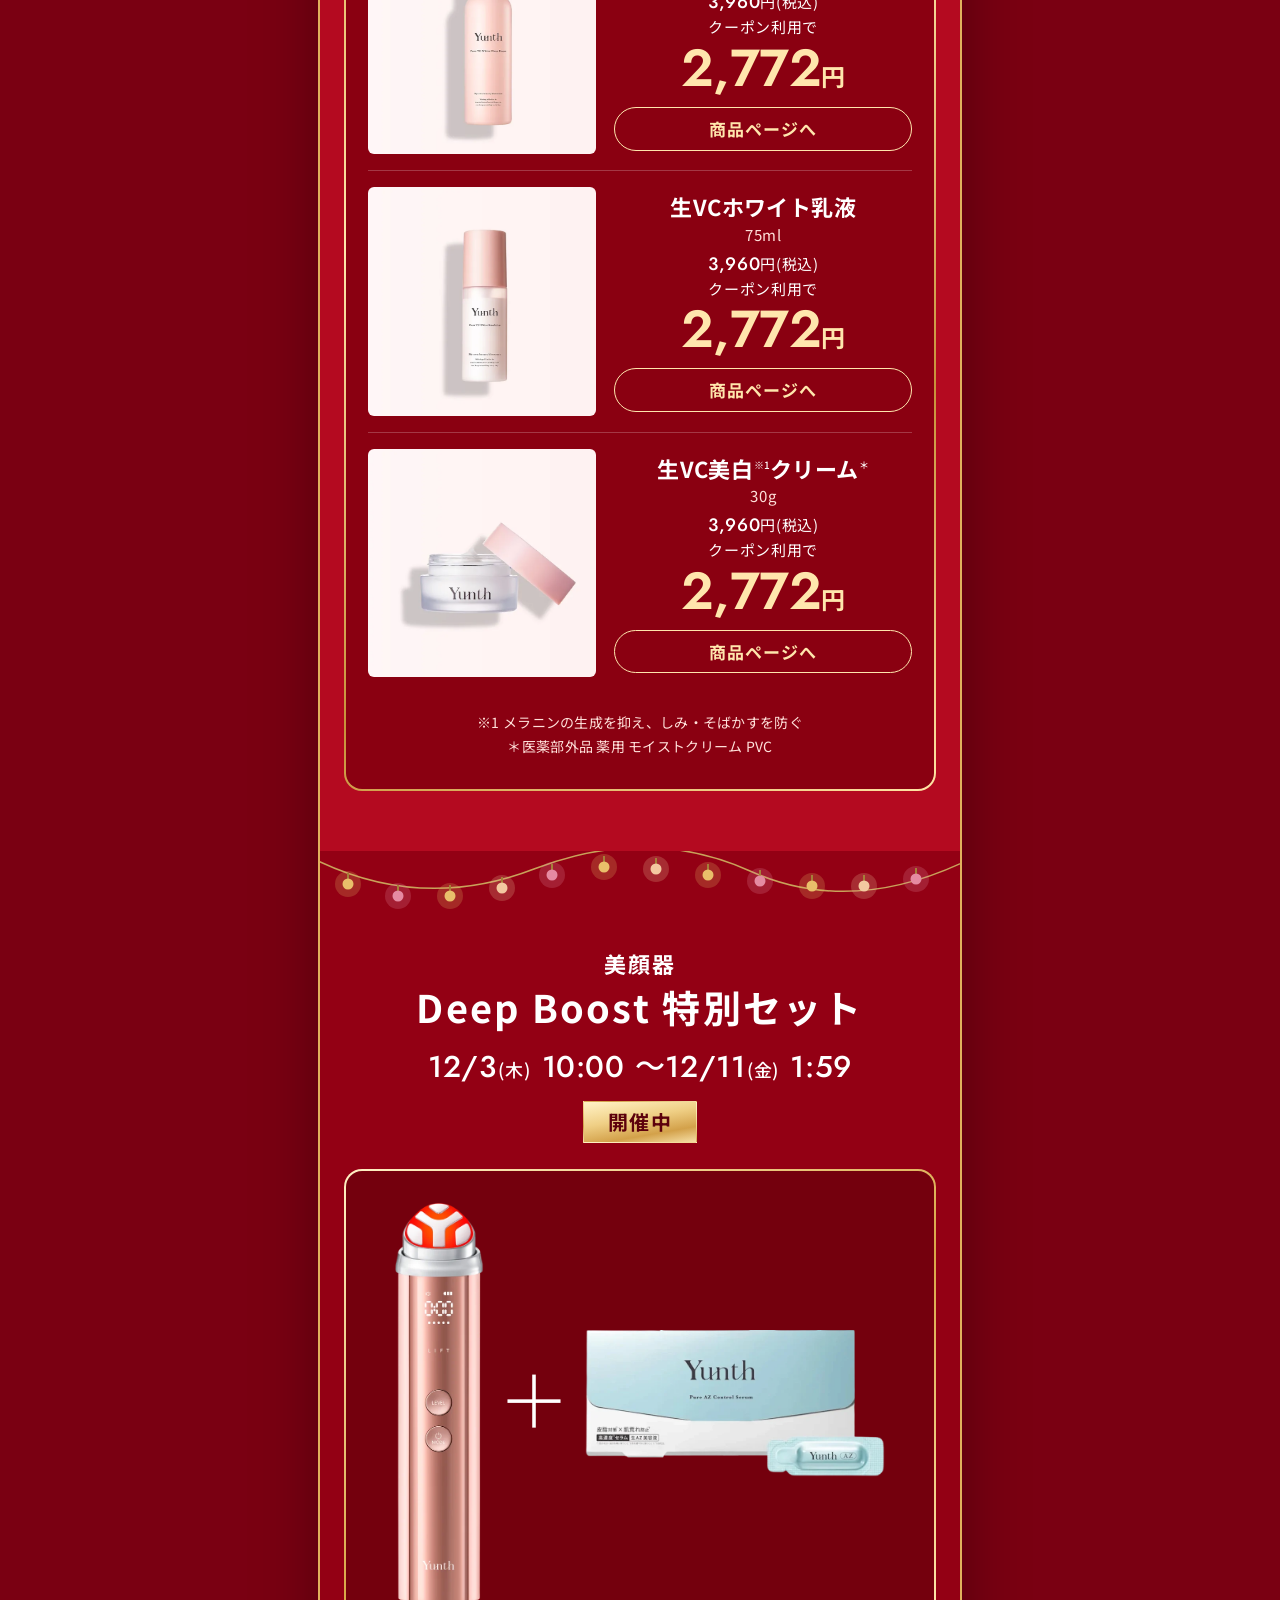
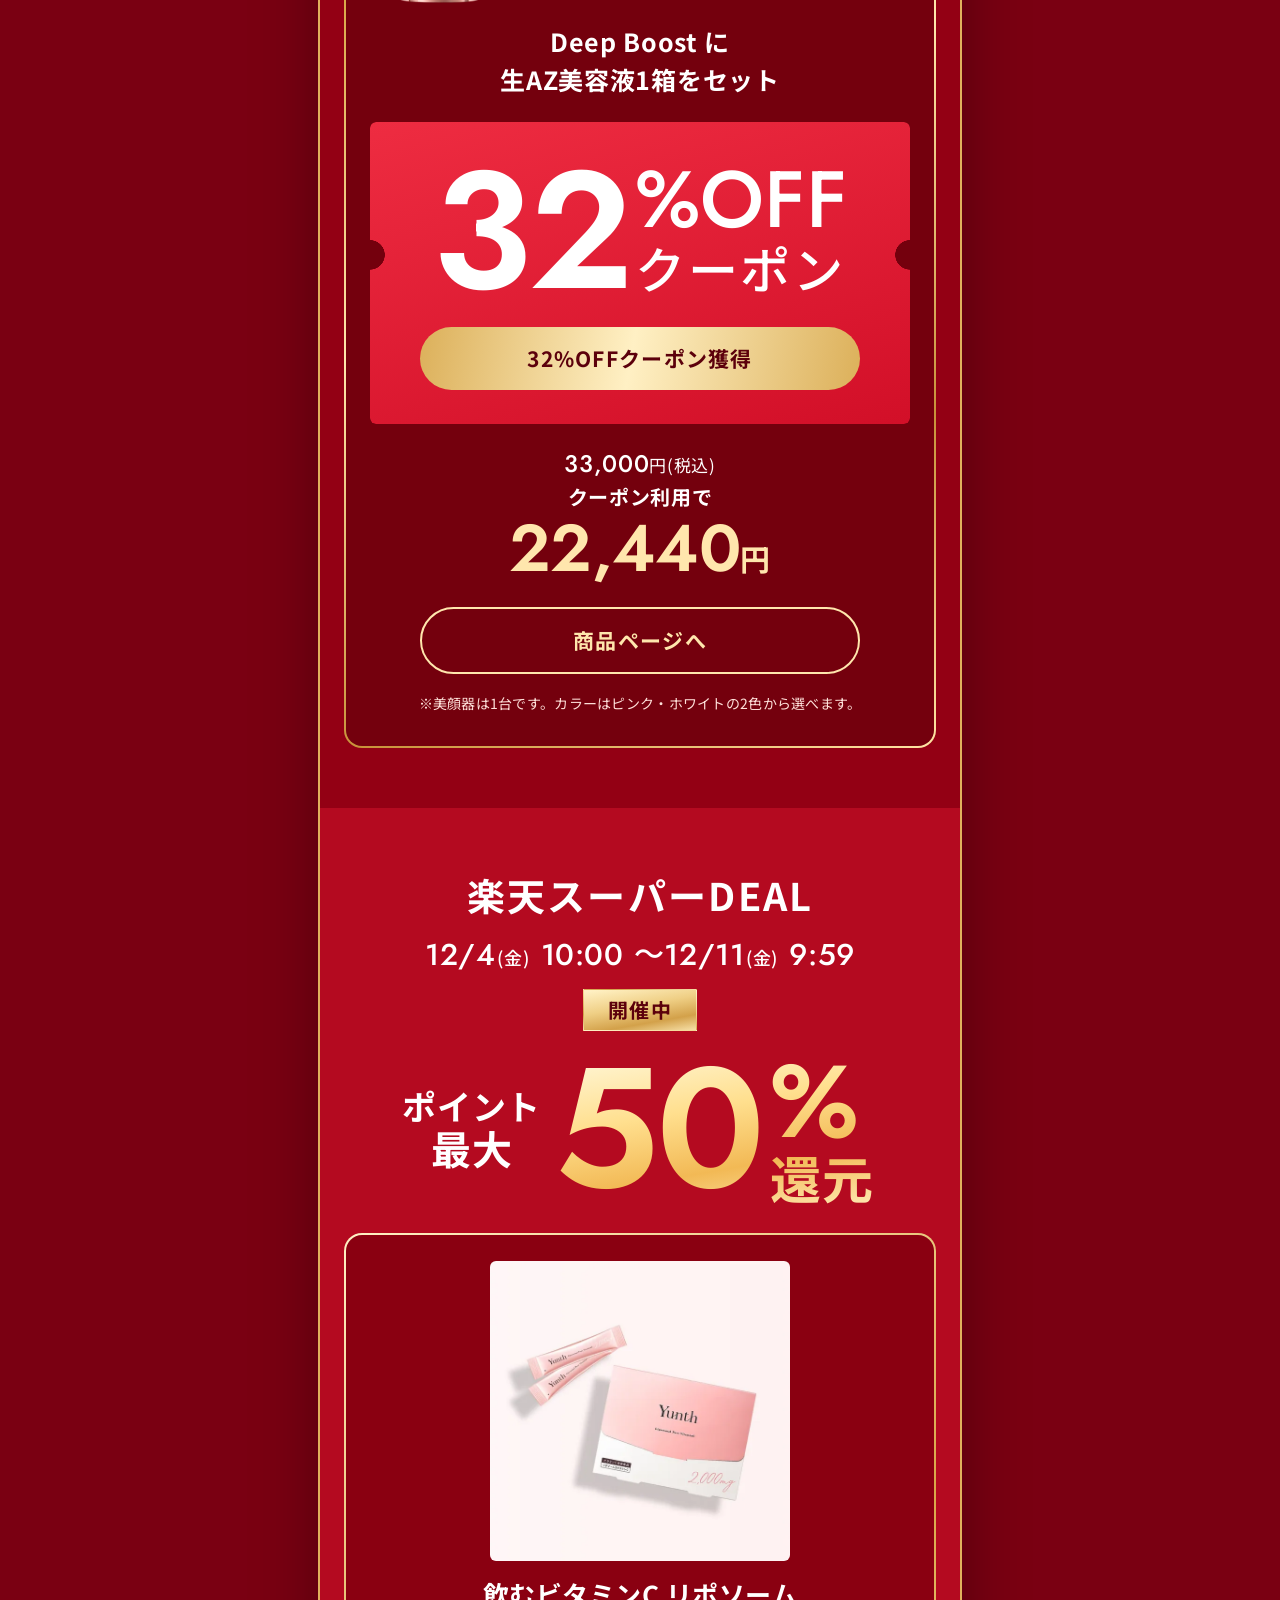
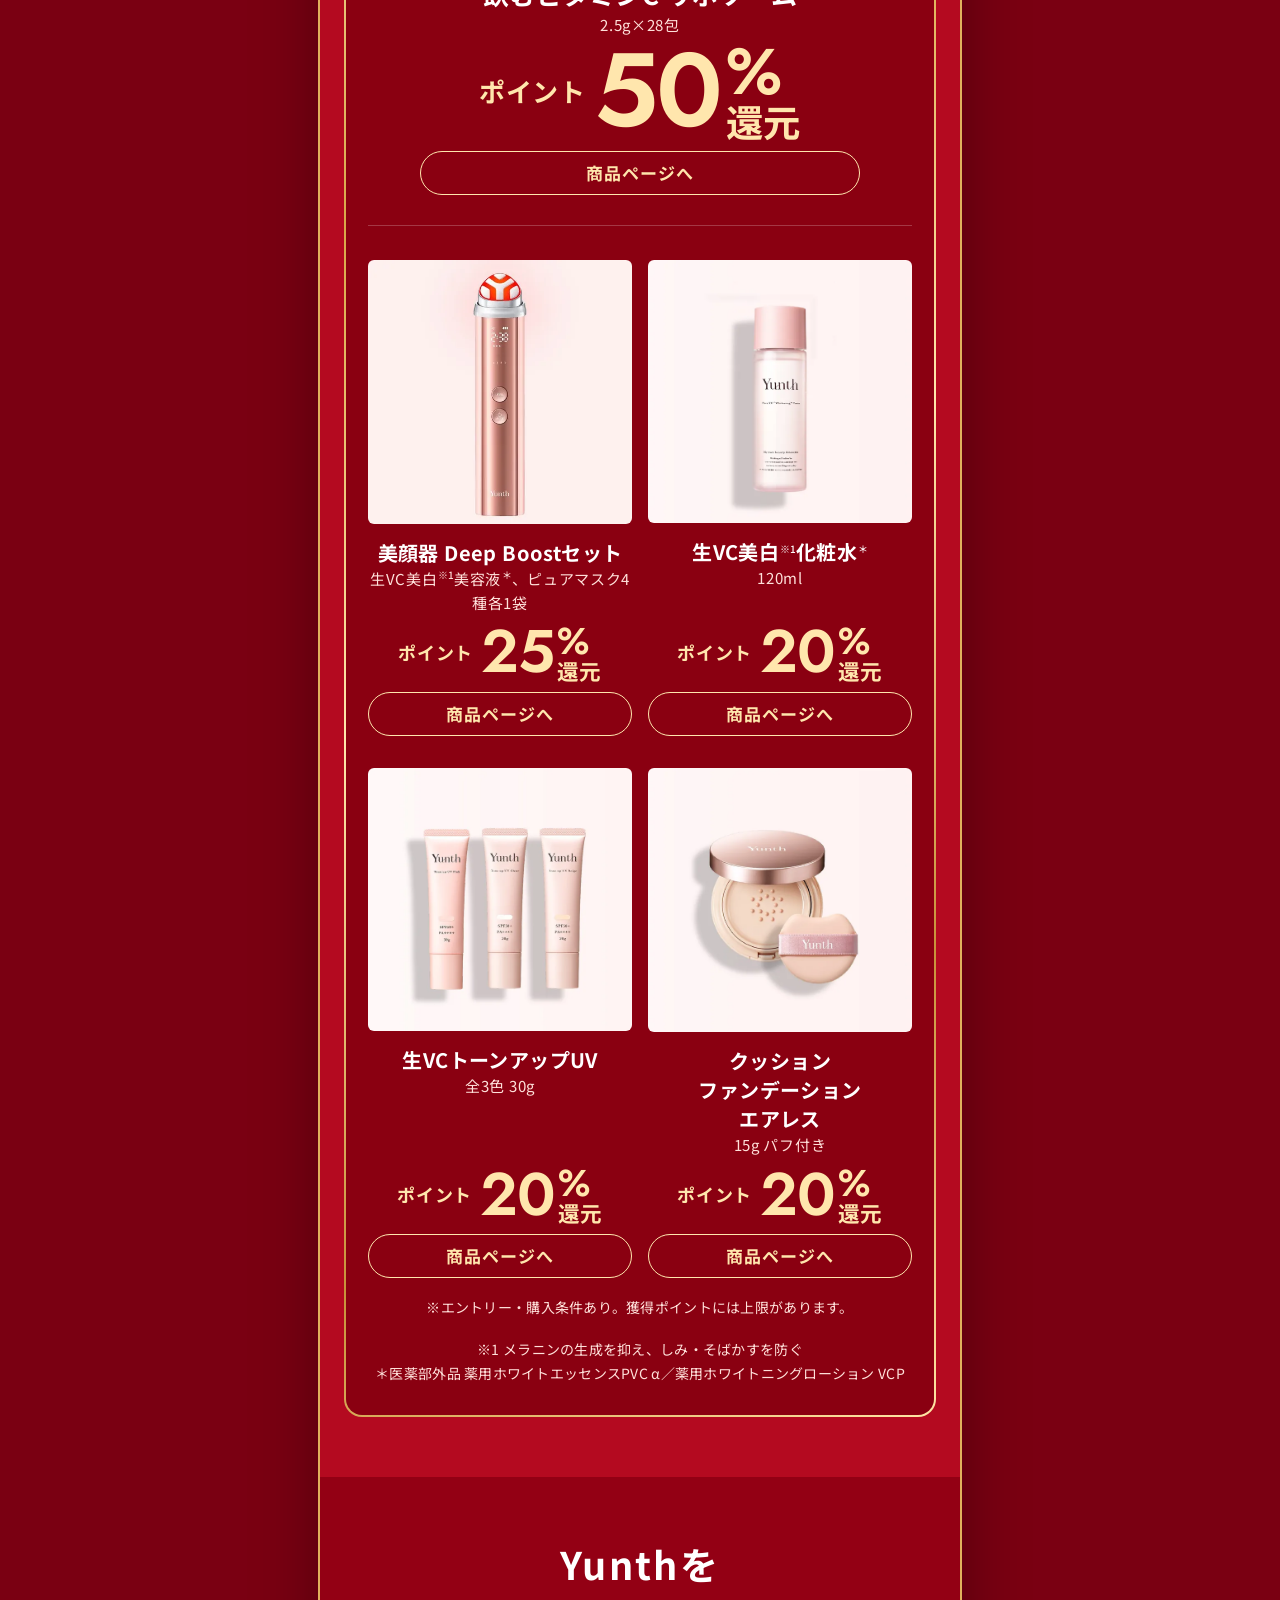
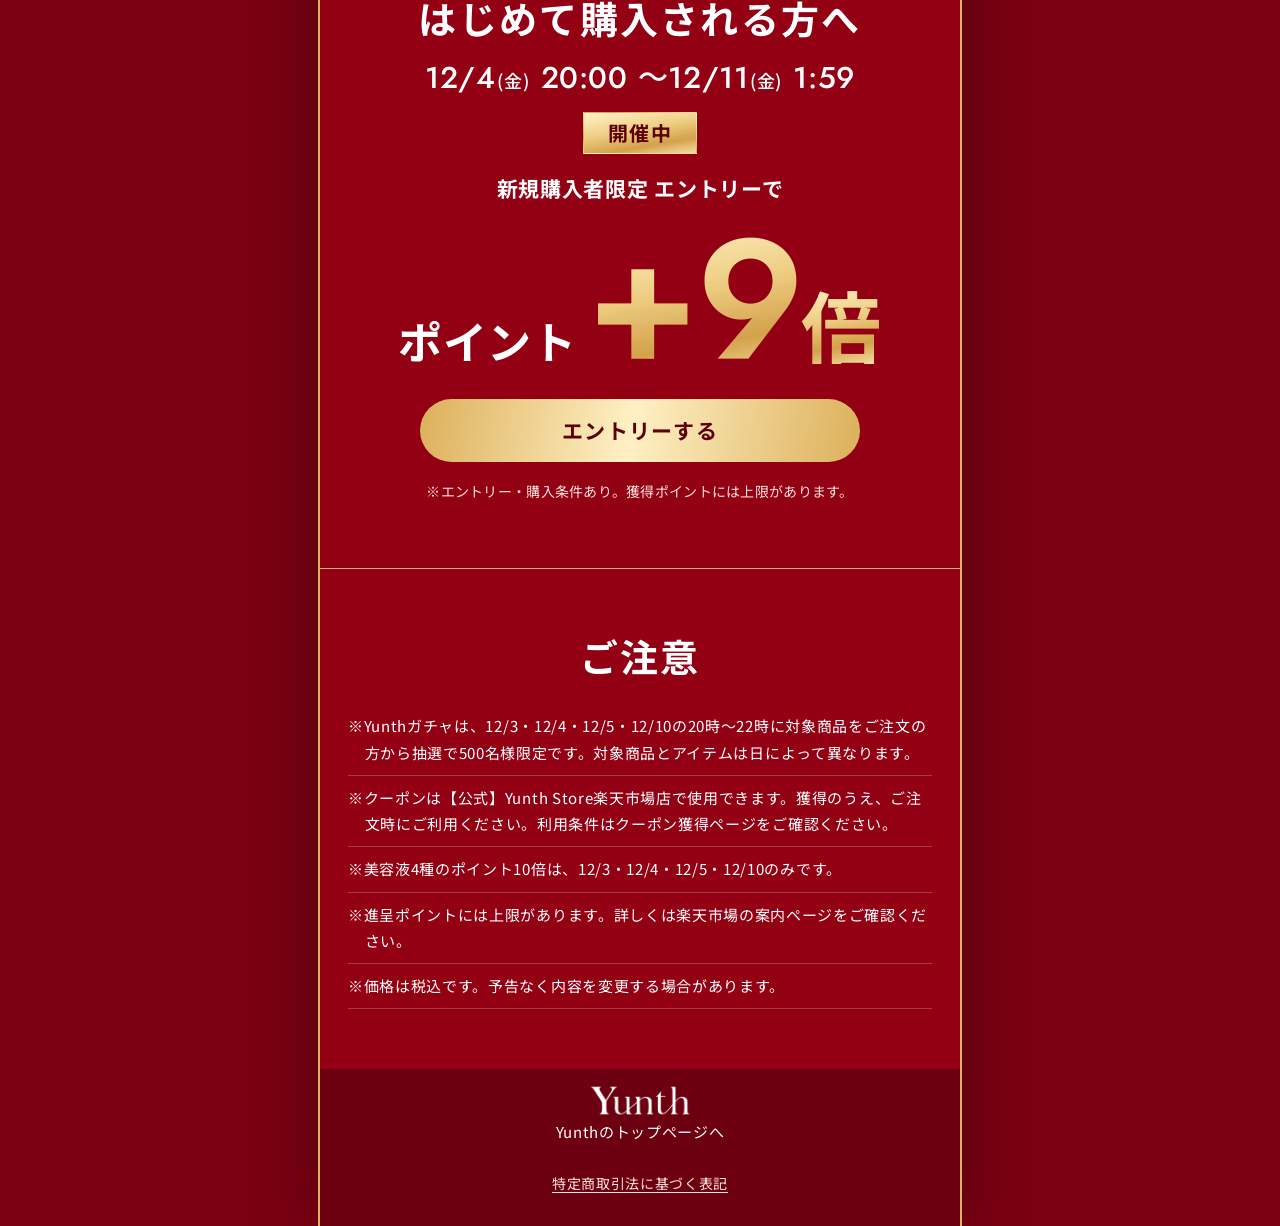
==== commit 846a80c3: "style: ガチャの日付4日分を時間の上に移動 Co-Authored-By: Claude Opus 5.5 <noreply@anthropic.com>" ====
--- a/red.html
+++ b/red.html
@@ -11,7 +11,7 @@
 <link rel="preconnect" href="https://fonts.gstatic.com" crossorigin>
 <link rel="stylesheet" href="https://fonts.googleapis.com/css2?family=Jost:wght@300;400;500;600;700&family=Noto+Sans+JP:wght@400;500;700&display=swap">
 <link rel="stylesheet" href="style.css?v=11">
-<link rel="stylesheet" href="theme.css?v=8">
+<link rel="stylesheet" href="theme.css?v=10">
 </head>
 <body>
 <canvas class="snow snow--bg" data-snow="bg" aria-hidden="true"></canvas>
@@ -96,18 +96,19 @@
     <svg class="lights" viewBox="0 0 640 84" aria-hidden="true"><path d="M-10 6Q100 62 214 18T430 20T650 8" fill="none" stroke="#c9a25a" stroke-width="1.5"/><g class="b"><circle cx="28" cy="33" r="13" fill="#e9bf6a" opacity=".22"/><path d="M28 22v6" stroke="#a67f39" stroke-width="2"/><circle cx="28" cy="33" r="5.5" fill="#e9bf6a"/></g><g class="b"><circle cx="78" cy="45" r="13" fill="#e58ba2" opacity=".22"/><path d="M78 34v6" stroke="#a67f39" stroke-width="2"/><circle cx="78" cy="45" r="5.5" fill="#e58ba2"/></g><g class="b"><circle cx="130" cy="45" r="13" fill="#e9bf6a" opacity=".22"/><path d="M130 34v6" stroke="#a67f39" stroke-width="2"/><circle cx="130" cy="45" r="5.5" fill="#e9bf6a"/></g><g class="b"><circle cx="182" cy="37" r="13" fill="#f3c9a0" opacity=".22"/><path d="M182 26v6" stroke="#a67f39" stroke-width="2"/><circle cx="182" cy="37" r="5.5" fill="#f3c9a0"/></g><g class="b"><circle cx="232" cy="24" r="13" fill="#e58ba2" opacity=".22"/><path d="M232 13v6" stroke="#a67f39" stroke-width="2"/><circle cx="232" cy="24" r="5.5" fill="#e58ba2"/></g><g class="b"><circle cx="284" cy="16" r="13" fill="#e9bf6a" opacity=".22"/><path d="M284 5v6" stroke="#a67f39" stroke-width="2"/><circle cx="284" cy="16" r="5.5" fill="#e9bf6a"/></g><g class="b"><circle cx="336" cy="18" r="13" fill="#f3c9a0" opacity=".22"/><path d="M336 7v6" stroke="#a67f39" stroke-width="2"/><circle cx="336" cy="18" r="5.5" fill="#f3c9a0"/></g><g class="b"><circle cx="388" cy="24" r="13" fill="#e9bf6a" opacity=".22"/><path d="M388 13v6" stroke="#a67f39" stroke-width="2"/><circle cx="388" cy="24" r="5.5" fill="#e9bf6a"/></g><g class="b"><circle cx="440" cy="30" r="13" fill="#e58ba2" opacity=".22"/><path d="M440 19v6" stroke="#a67f39" stroke-width="2"/><circle cx="440" cy="30" r="5.5" fill="#e58ba2"/></g><g class="b"><circle cx="492" cy="35" r="13" fill="#e9bf6a" opacity=".22"/><path d="M492 24v6" stroke="#a67f39" stroke-width="2"/><circle cx="492" cy="35" r="5.5" fill="#e9bf6a"/></g><g class="b"><circle cx="544" cy="35" r="13" fill="#f3c9a0" opacity=".22"/><path d="M544 24v6" stroke="#a67f39" stroke-width="2"/><circle cx="544" cy="35" r="5.5" fill="#f3c9a0"/></g><g class="b"><circle cx="596" cy="28" r="13" fill="#e58ba2" opacity=".22"/><path d="M596 17v6" stroke="#a67f39" stroke-width="2"/><circle cx="596" cy="28" r="5.5" fill="#e58ba2"/></g></svg>
     <svg class="gacha__box" viewBox="0 0 150 140" aria-hidden="true" fill="none" stroke="#ffe3a6" stroke-width="3" stroke-linejoin="round" stroke-linecap="round"><path d="M22 52l58 12v66l-58-14z"/><path d="M80 64l48-16v62l-48 20z"/><path d="M22 52l46-14 60 10-48 16z"/><path d="M76 46c-10-22-40-34-42-16-1 12 24 16 42 16zM76 46c2-24 34-42 40-24 4 12-22 22-40 24zM76 46c-4 8-10 13-18 16M76 46c8 4 14 7 22 8"/><text x="51" y="111" text-anchor="middle" font-family="Jost,sans-serif" font-weight="600" font-size="44" fill="#fff" stroke="none">?</text></svg>
     <h2 class="gacha__ttl">Yunthガチャ</h2>
+    <p class="gacha__dates"><span>12/3<small>(木)</small></span><span>12/4<small>(金)</small></span><span>12/5<small>(土)</small></span><span>12/10<small>(木)</small></span></p>
     <p class="gacha__rule"><b>20</b>時～<b>22</b>時にご注文の方から</p>
     <p class="gacha__500">抽選で<b>500</b>名様限定！</p>
 
 
     <div class="gcd" data-gcd><p class="gcd__l"></p><p class="gcd__n"></p></div>
 
-    <div class="daytabs" data-daytabs></div>
     <div class="dayslide">
       <button class="dayarrow dayarrow--p" type="button" data-dayprev aria-label="前の日"></button>
       <div class="days" data-days></div>
       <button class="dayarrow dayarrow--n" type="button" data-daynext aria-label="次の日"></button>
     </div>
+    <div class="daydots" data-daytabs></div>
     <p class="note">※1 メラニンの生成を抑え、しみ・そばかすを防ぐ　<span class="nw">※2 サーモン抽出物：DNA-Na(整肌)</span><br>＊医薬部外品 薬用ホワイトエッセンスPVC α／薬用VAセラム</p>
   </section>
 
@@ -219,7 +220,7 @@
   <a href="#boost">Deep<br>Boost</a>
 </nav>
 
-<script src="app.js?v=12"></script>
+<script src="app.js?v=13"></script>
 <script src="snow.js?v=1"></script>
 </body>
 </html>
--- a/theme.css
+++ b/theme.css
@@ -162,3 +162,15 @@
 .fv__note{padding:6px 8px;font-size:min(13px,3.05vw);white-space:nowrap}
 .state[hidden]{display:none}
 .day__top{padding-bottom:14px}
+
+/* ---- ガチャの日付(時間の上)とカードの位置を示す点 ---- */
+.gacha__dates{display:flex;justify-content:center;gap:18px;margin-top:10px;font-family:var(--num);font-weight:600;font-size:38px;line-height:1.25;white-space:nowrap}
+.gacha__dates small{font-family:var(--sans);font-weight:700;font-size:.5em;margin-left:1px}
+.gacha__rule{margin-top:4px}
+.dayslide{margin-top:14px}
+.daydots{display:flex;justify-content:center;margin-top:-8px}
+.daydots button{position:relative;width:34px;height:34px;padding:0;border:0;background:none;cursor:pointer}
+.daydots button::after{content:"";position:absolute;left:12px;top:12px;width:10px;height:10px;border-radius:50%;background:#ffffff66}
+.daydots .is-on::after{background:var(--cream)}
+@media (max-width:600px){.gacha__dates{display:grid;grid-template-columns:auto auto;gap:0 26px;font-size:36px;letter-spacing:0}}
+
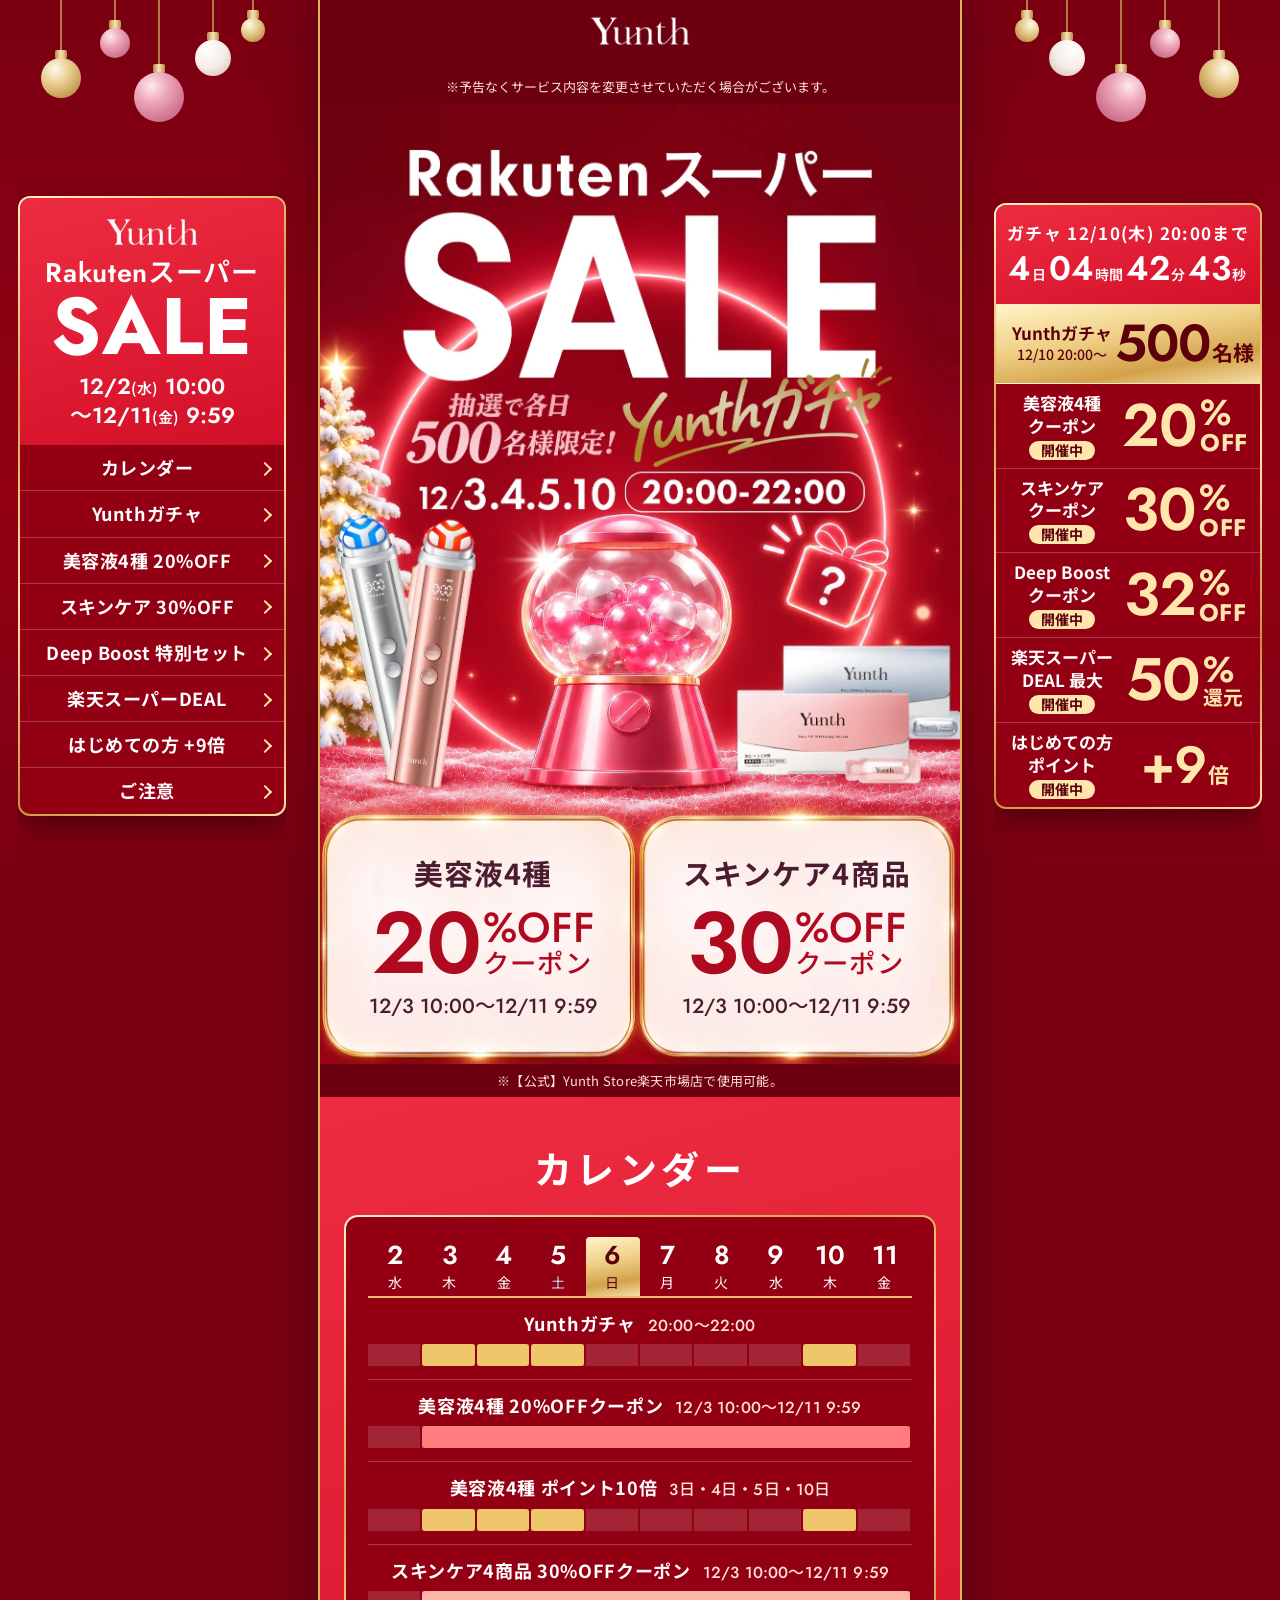
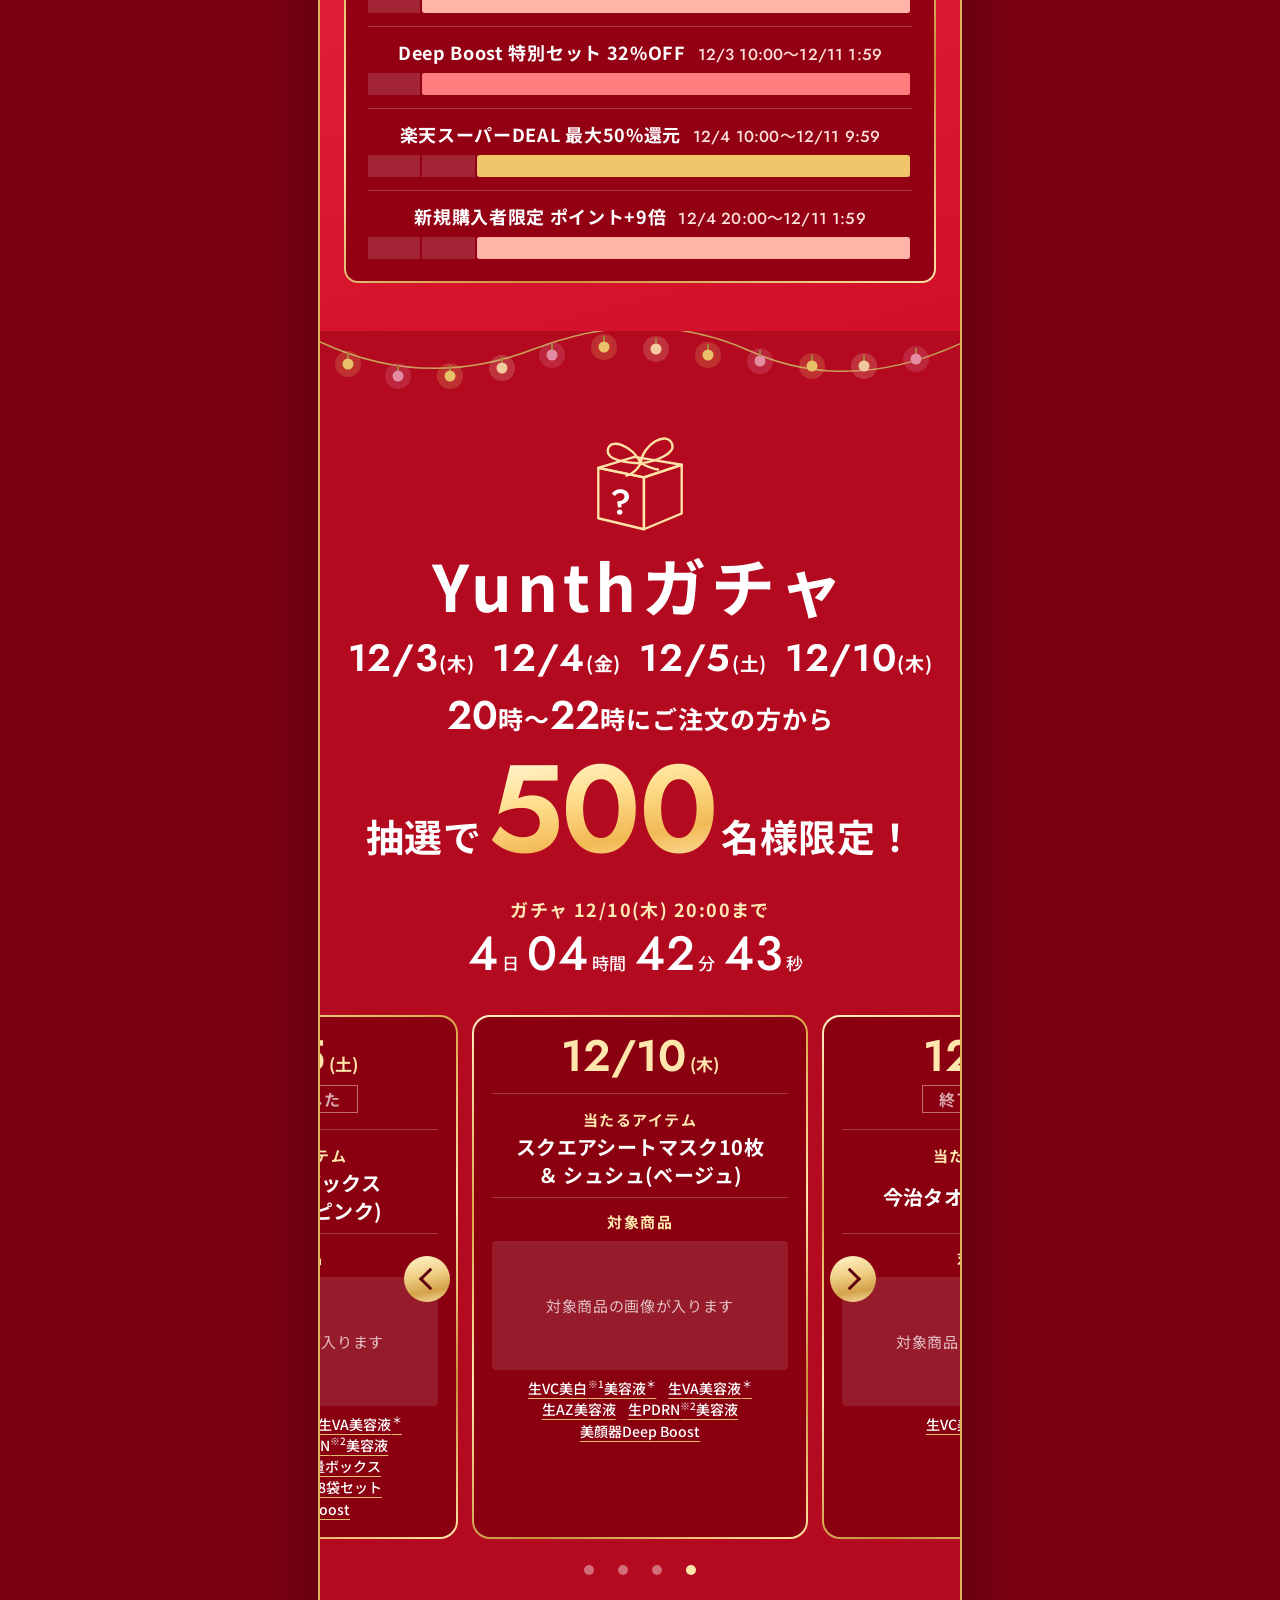
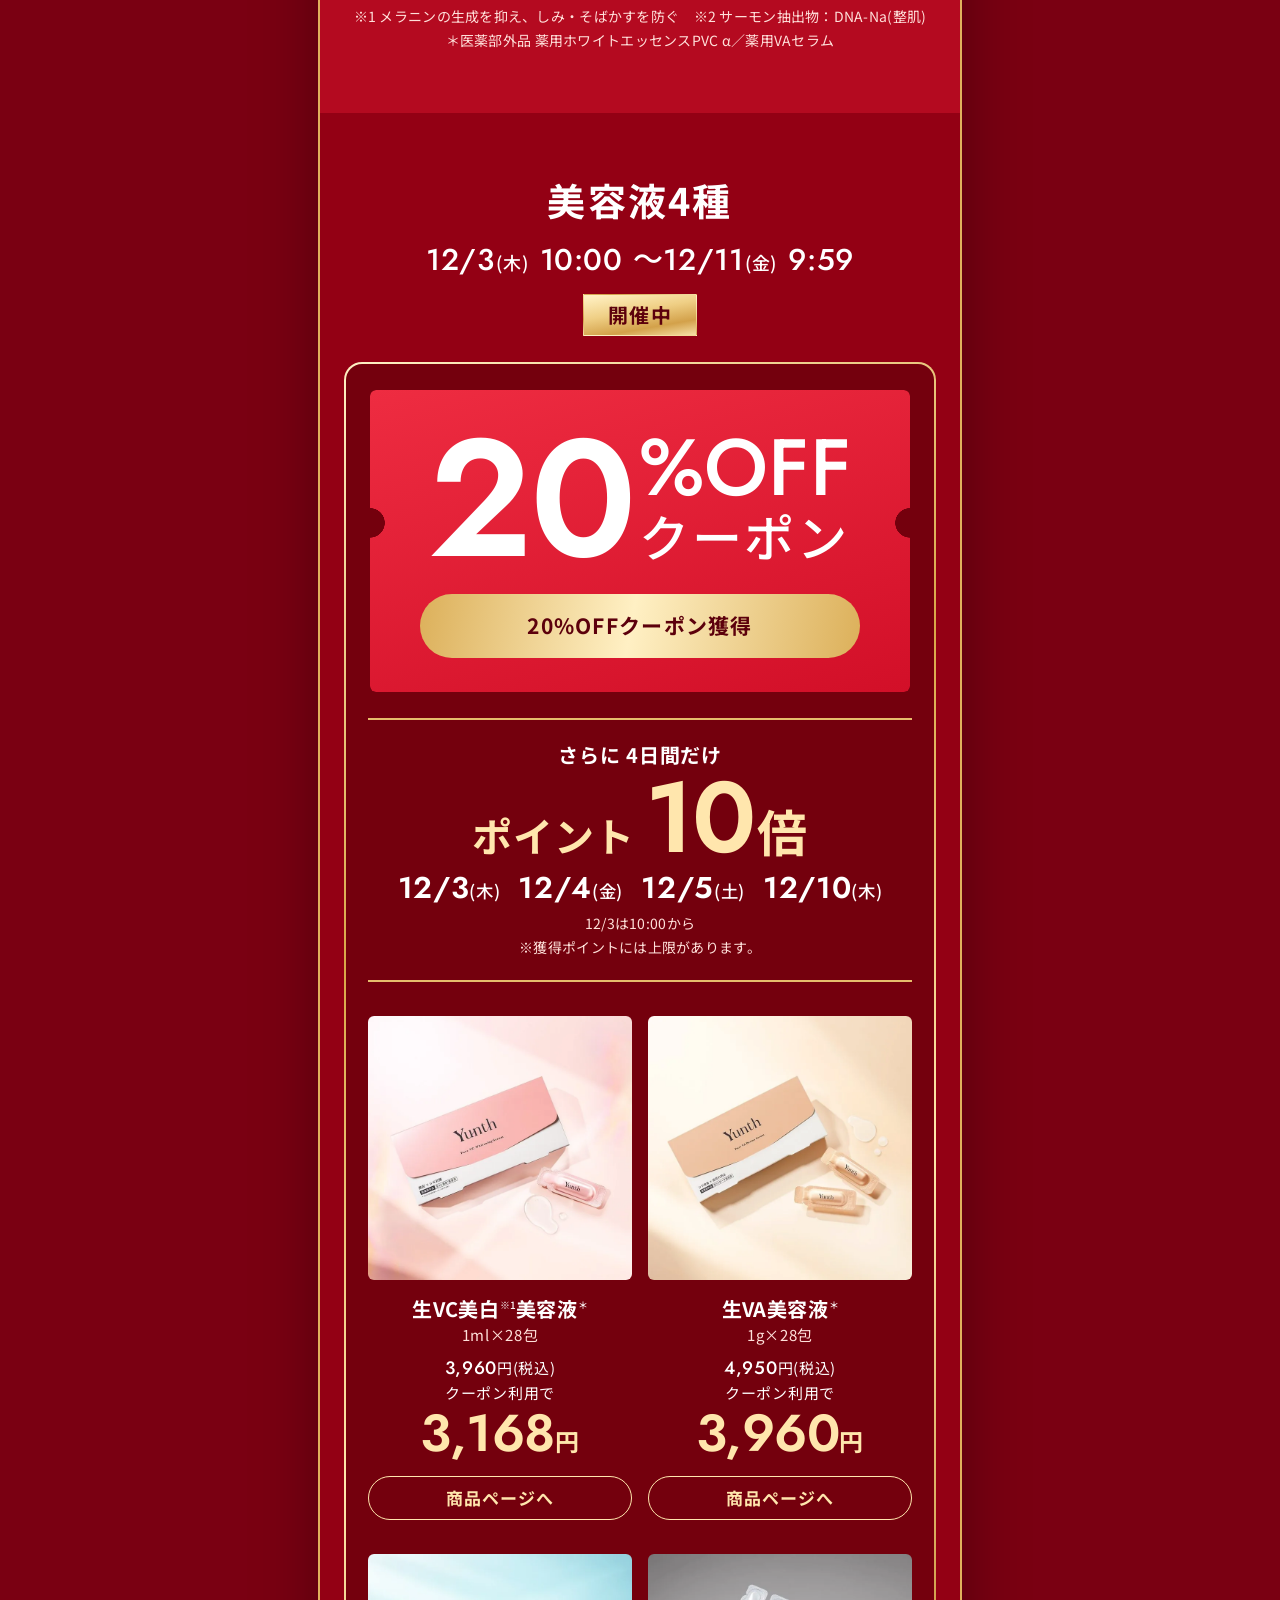
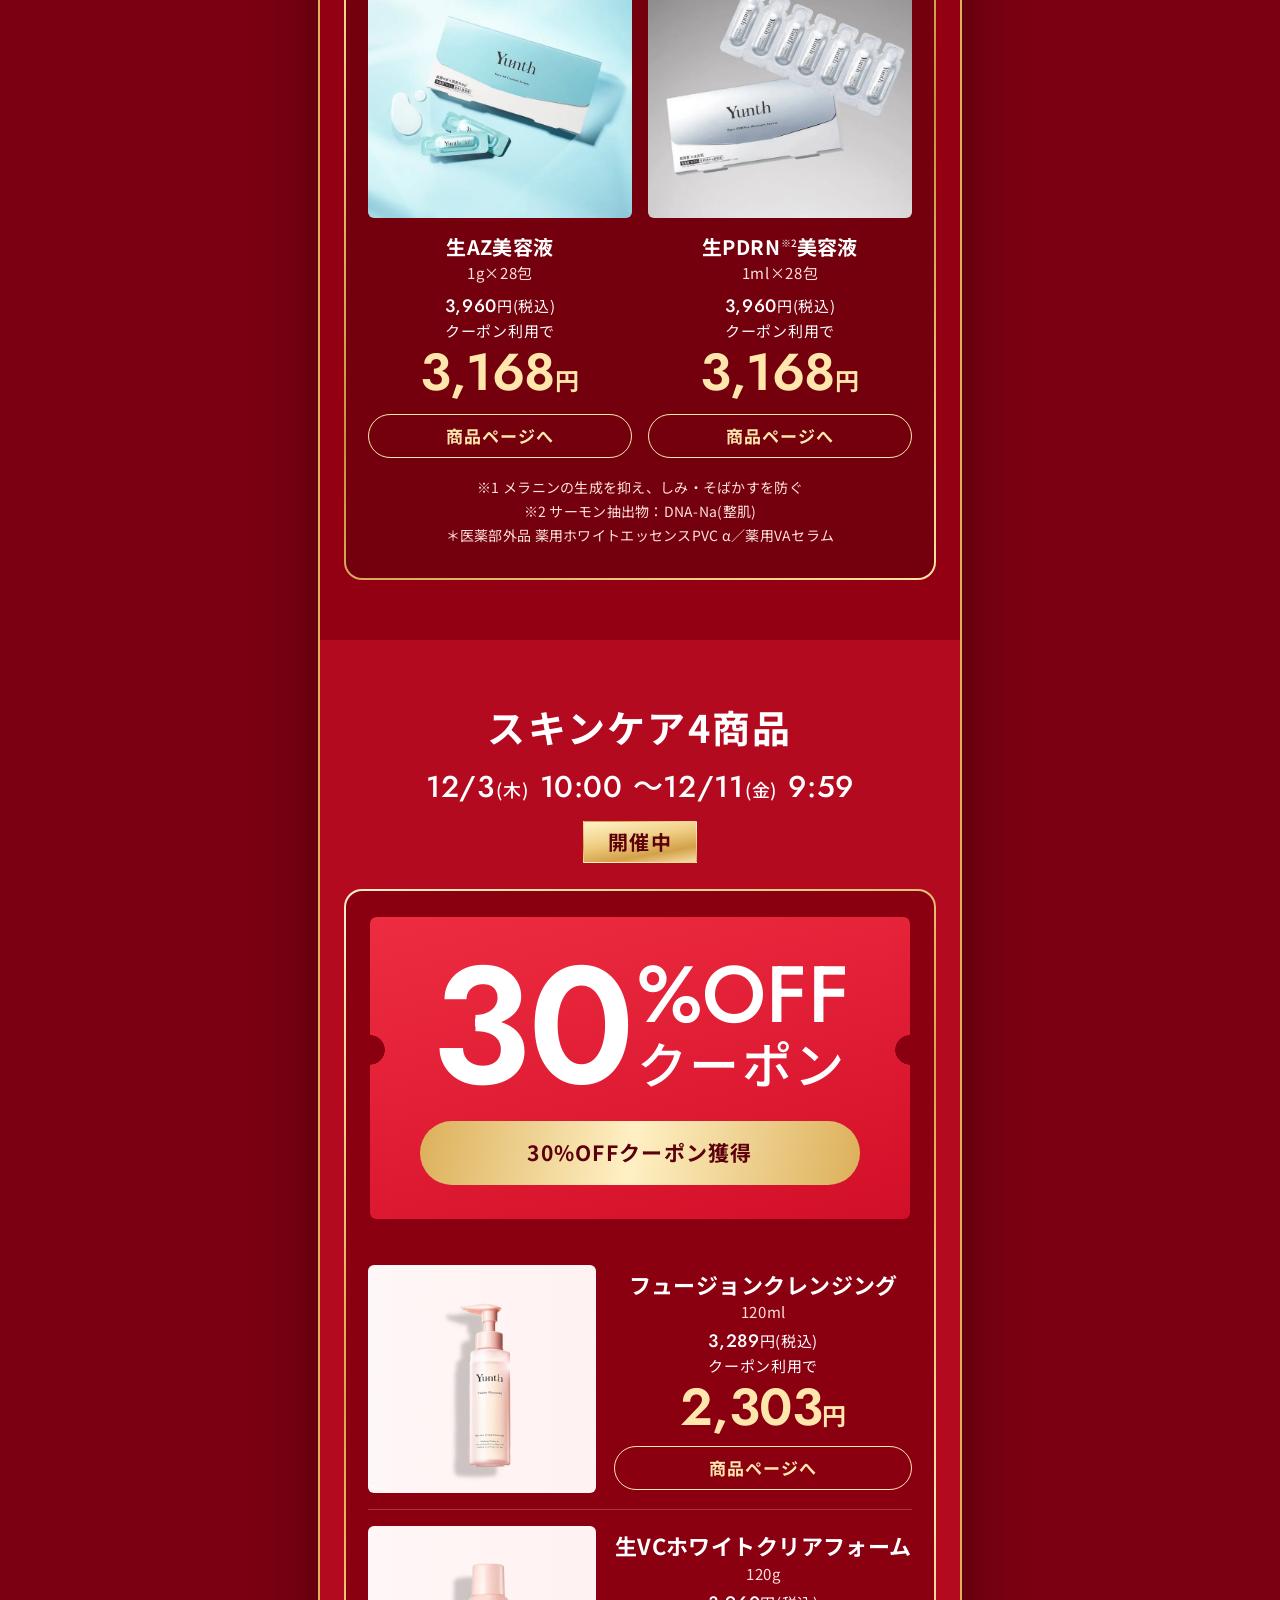
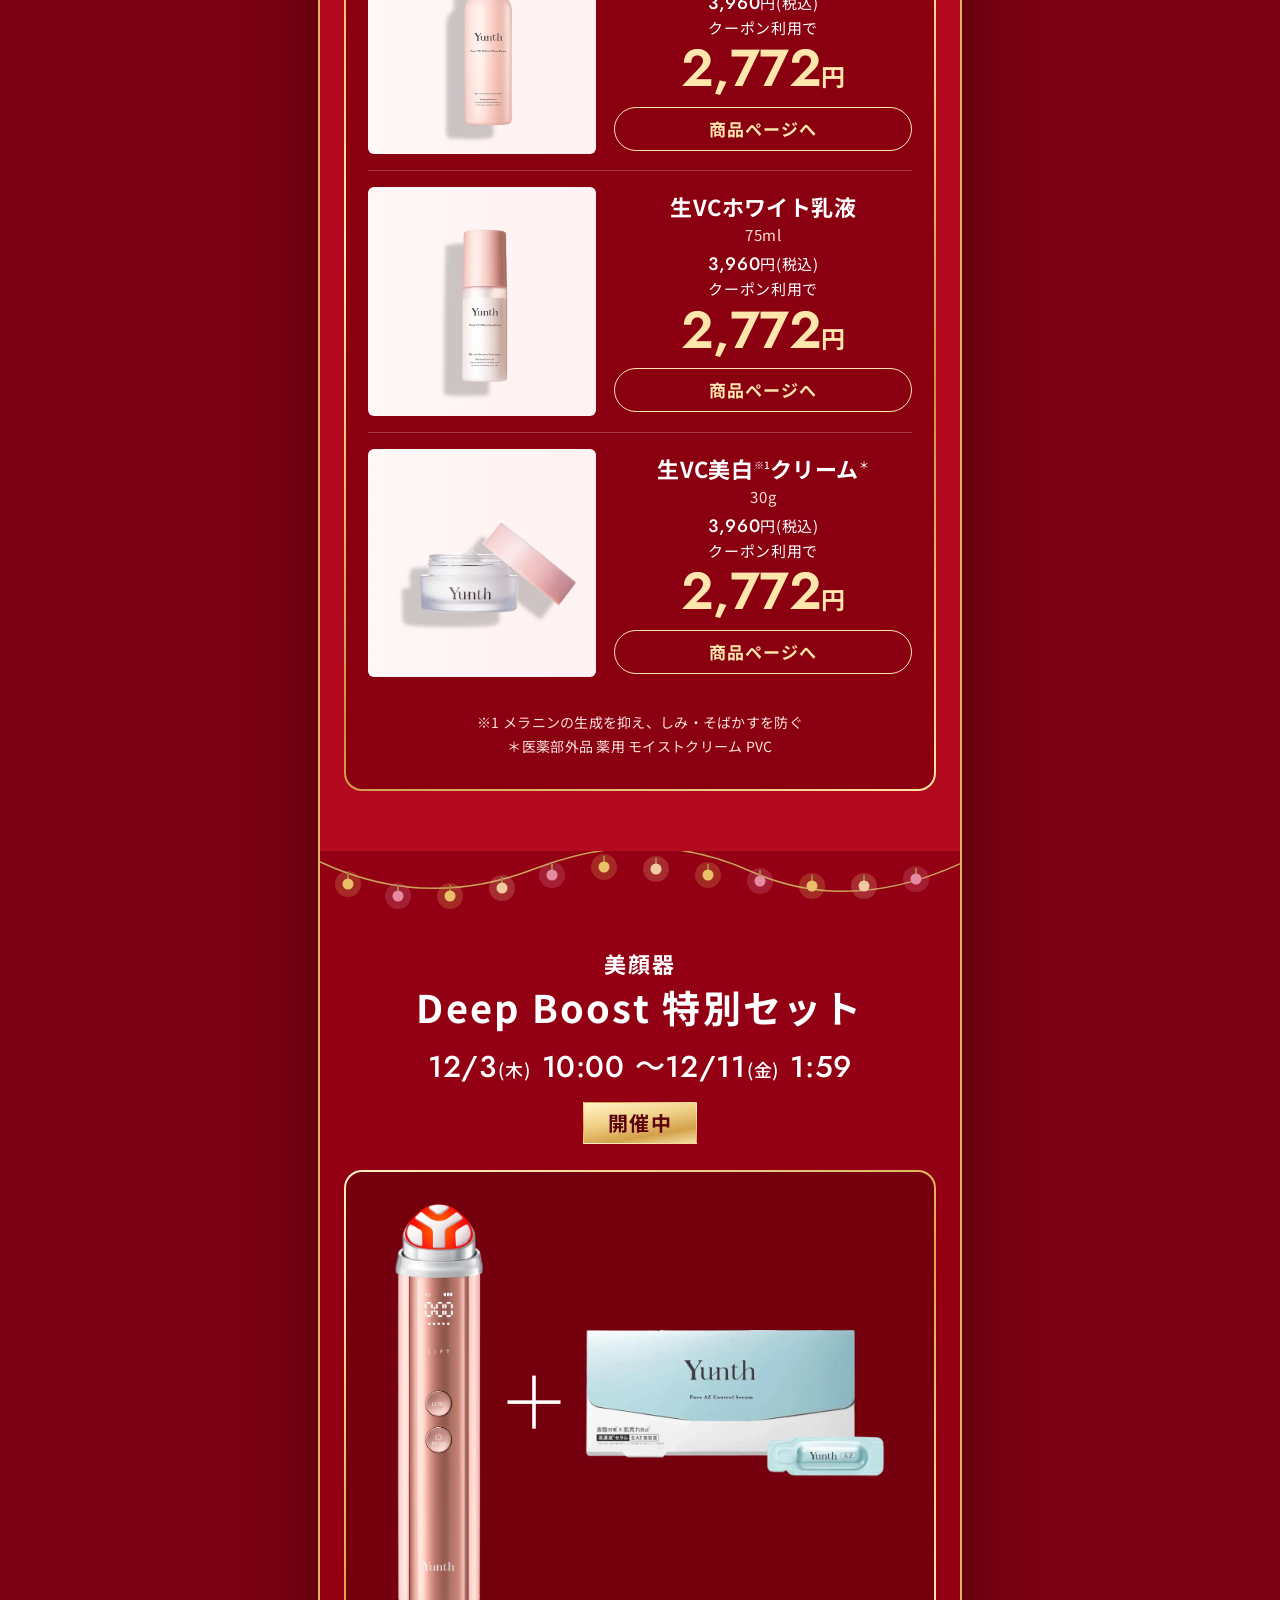
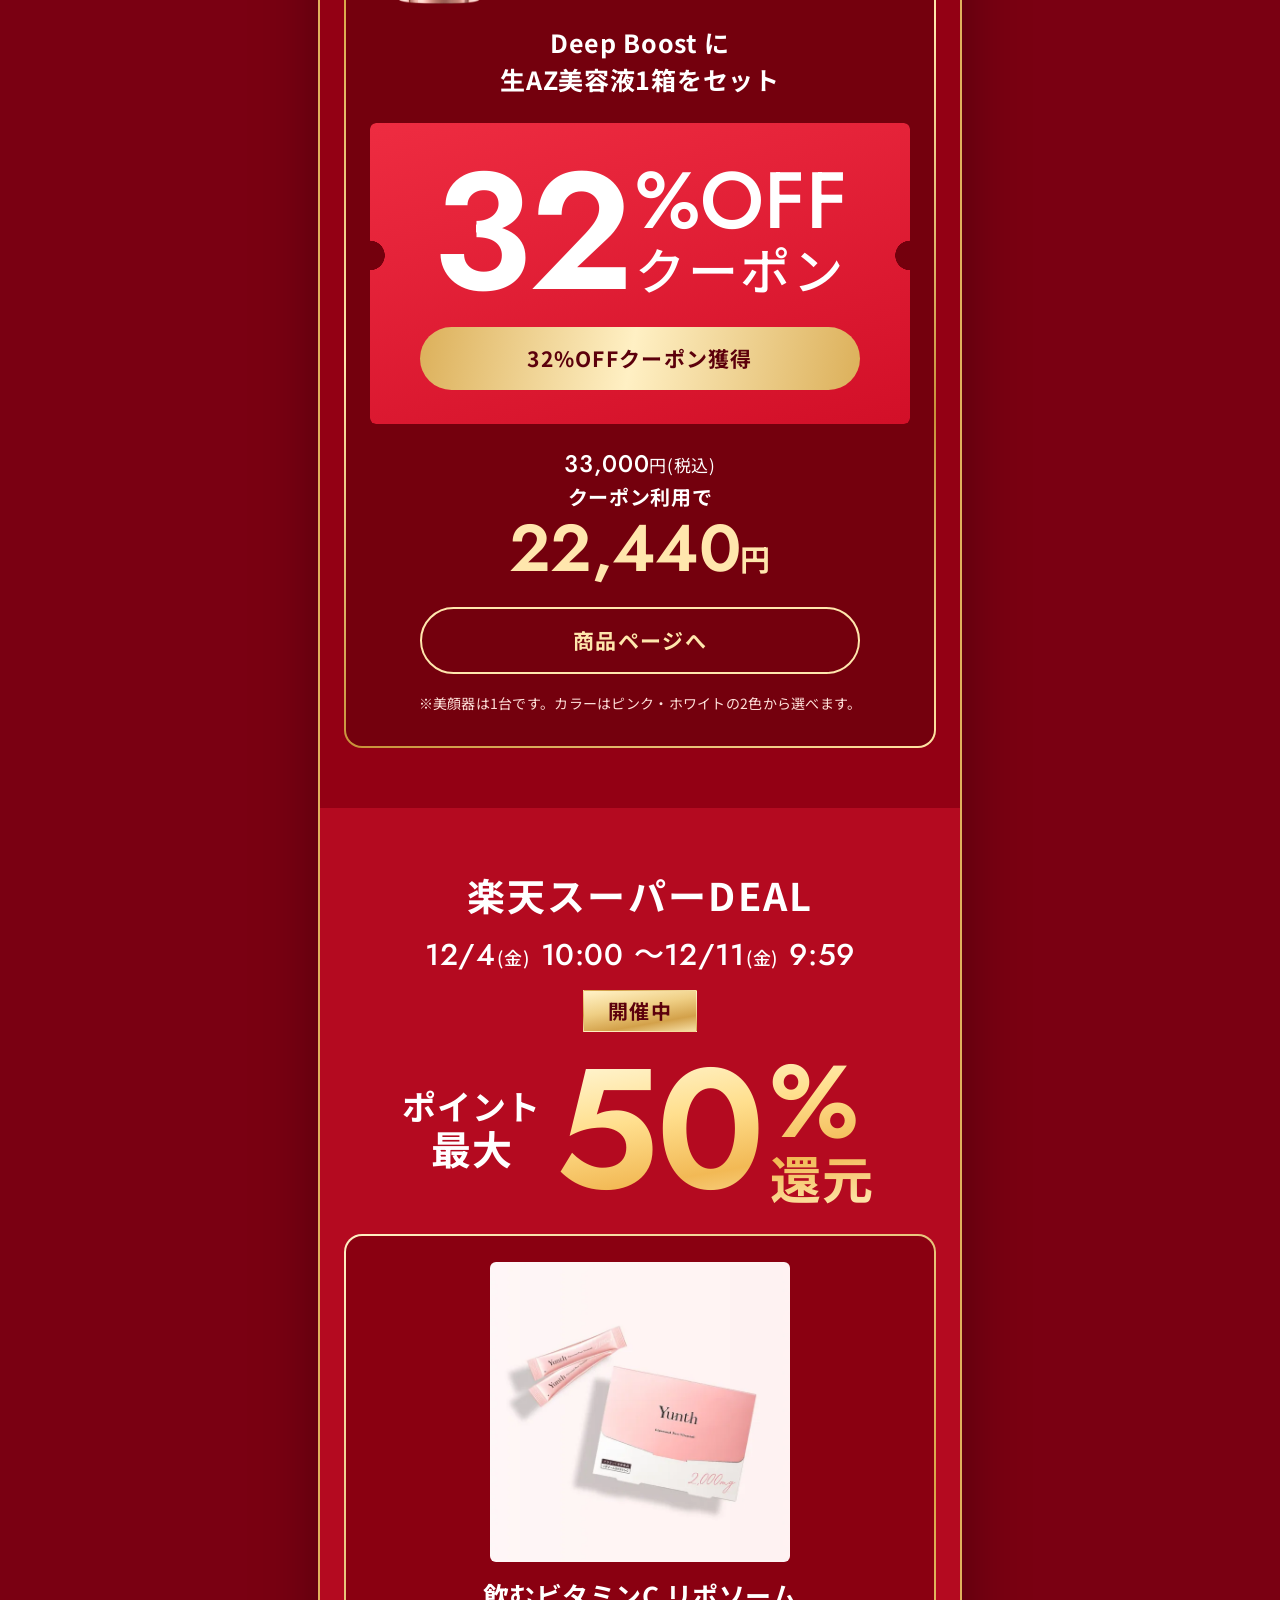
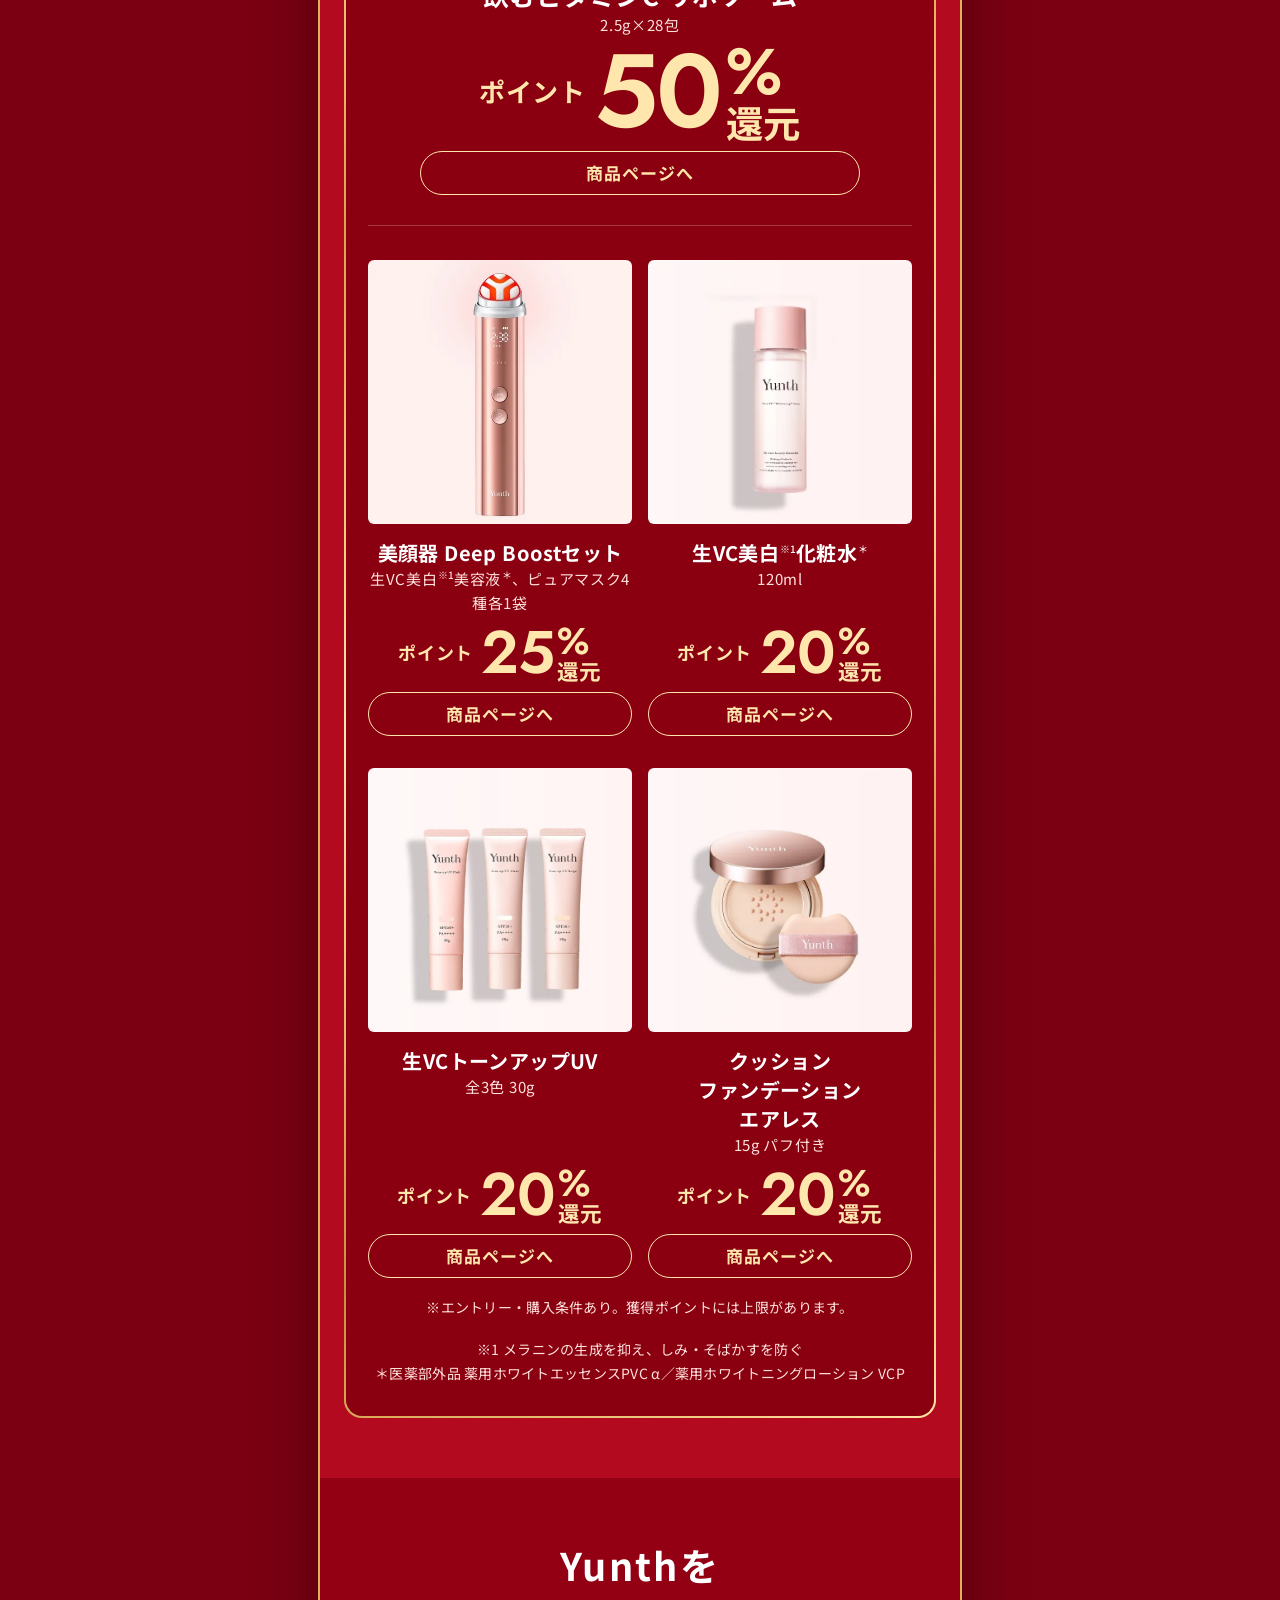
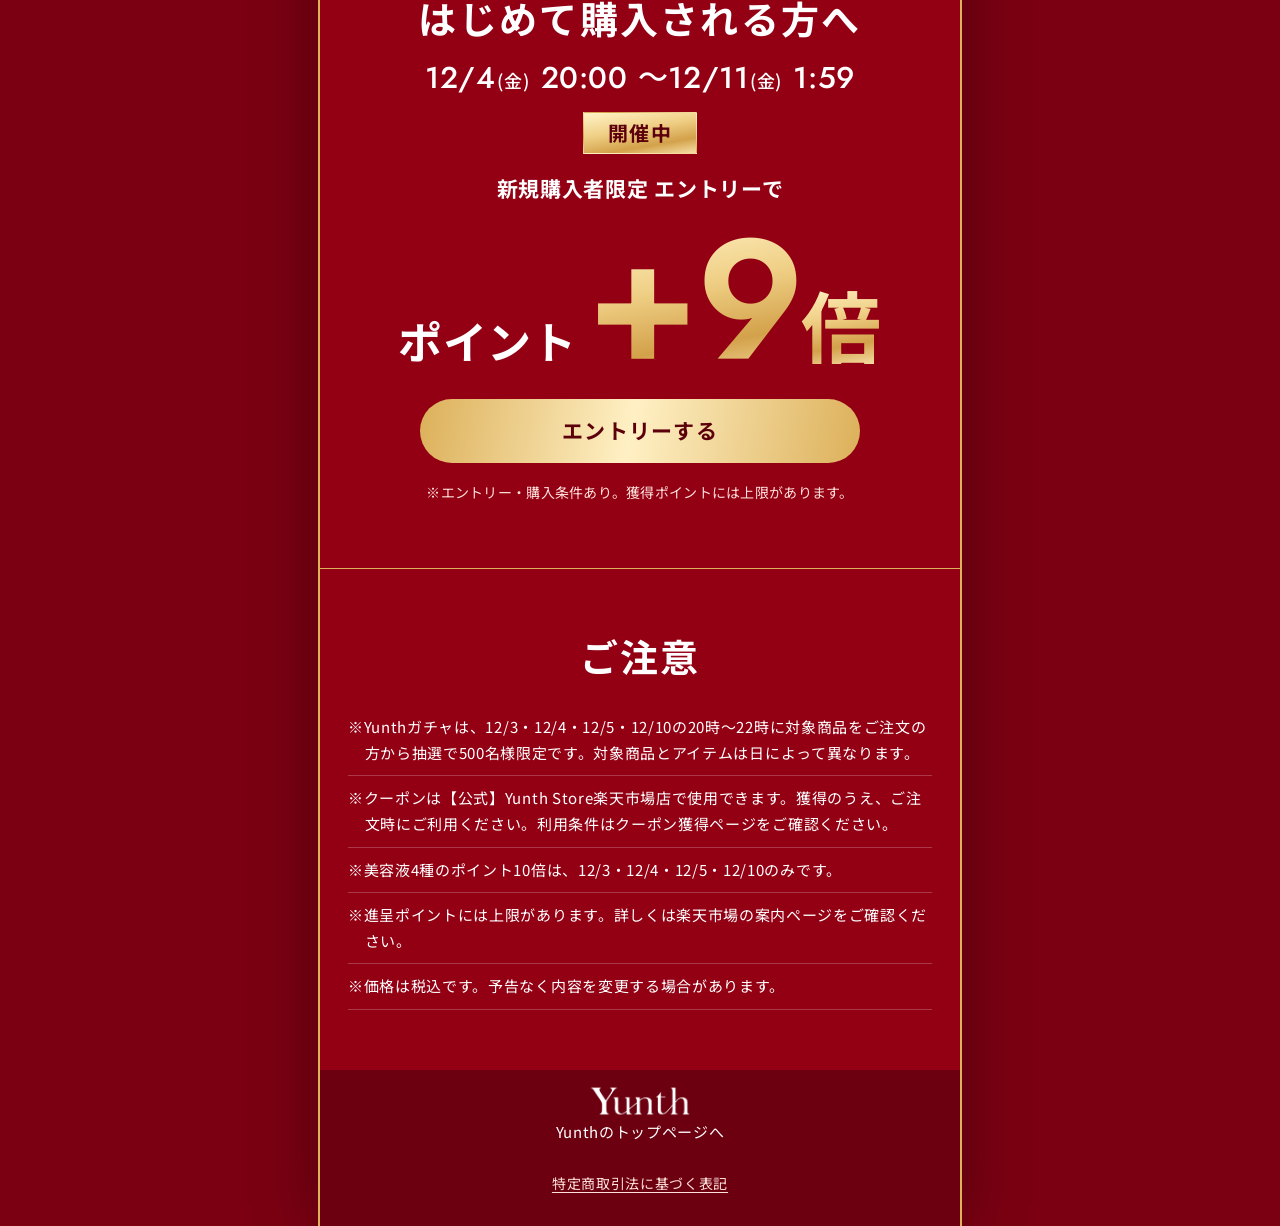
==== commit 92a043cc: "feat: 赤版のFVを差し替え Co-Authored-By: Claude Opus 5.5 <noreply@anthropic.com>" ====
--- a/red.html
+++ b/red.html
@@ -46,7 +46,7 @@
   <p class="fv__pre">※予告なくサービス内容を変更させていただく場合がございます。</p>
   <!-- FV: 画像の下2枠だけ文字をのせている。枠まで入った完成画像が届いたら .fv__p を2つとも消す -->
   <section class="fv" id="top">
-    <img class="fv__img" src="images/fv-red.webp?v=2" width="1400" height="2100" alt="Rakutenスーパー SALE 抽選で各日500名様限定 12/3・4・5・10 20:00-22:00 Yunthガチャ" fetchpriority="high">
+    <img class="fv__img" src="images/fv-red.webp?v=3" width="1400" height="2100" alt="Rakutenスーパー SALE 抽選で各日500名様限定 12/3・4・5・10 20:00-22:00 Yunthガチャ" fetchpriority="high">
     <canvas class="snow snow--fv" data-snow="fv" aria-hidden="true"></canvas>
     <a class="fv__p fv__p--l" href="#serum">
       <strong>美容液4種</strong>
